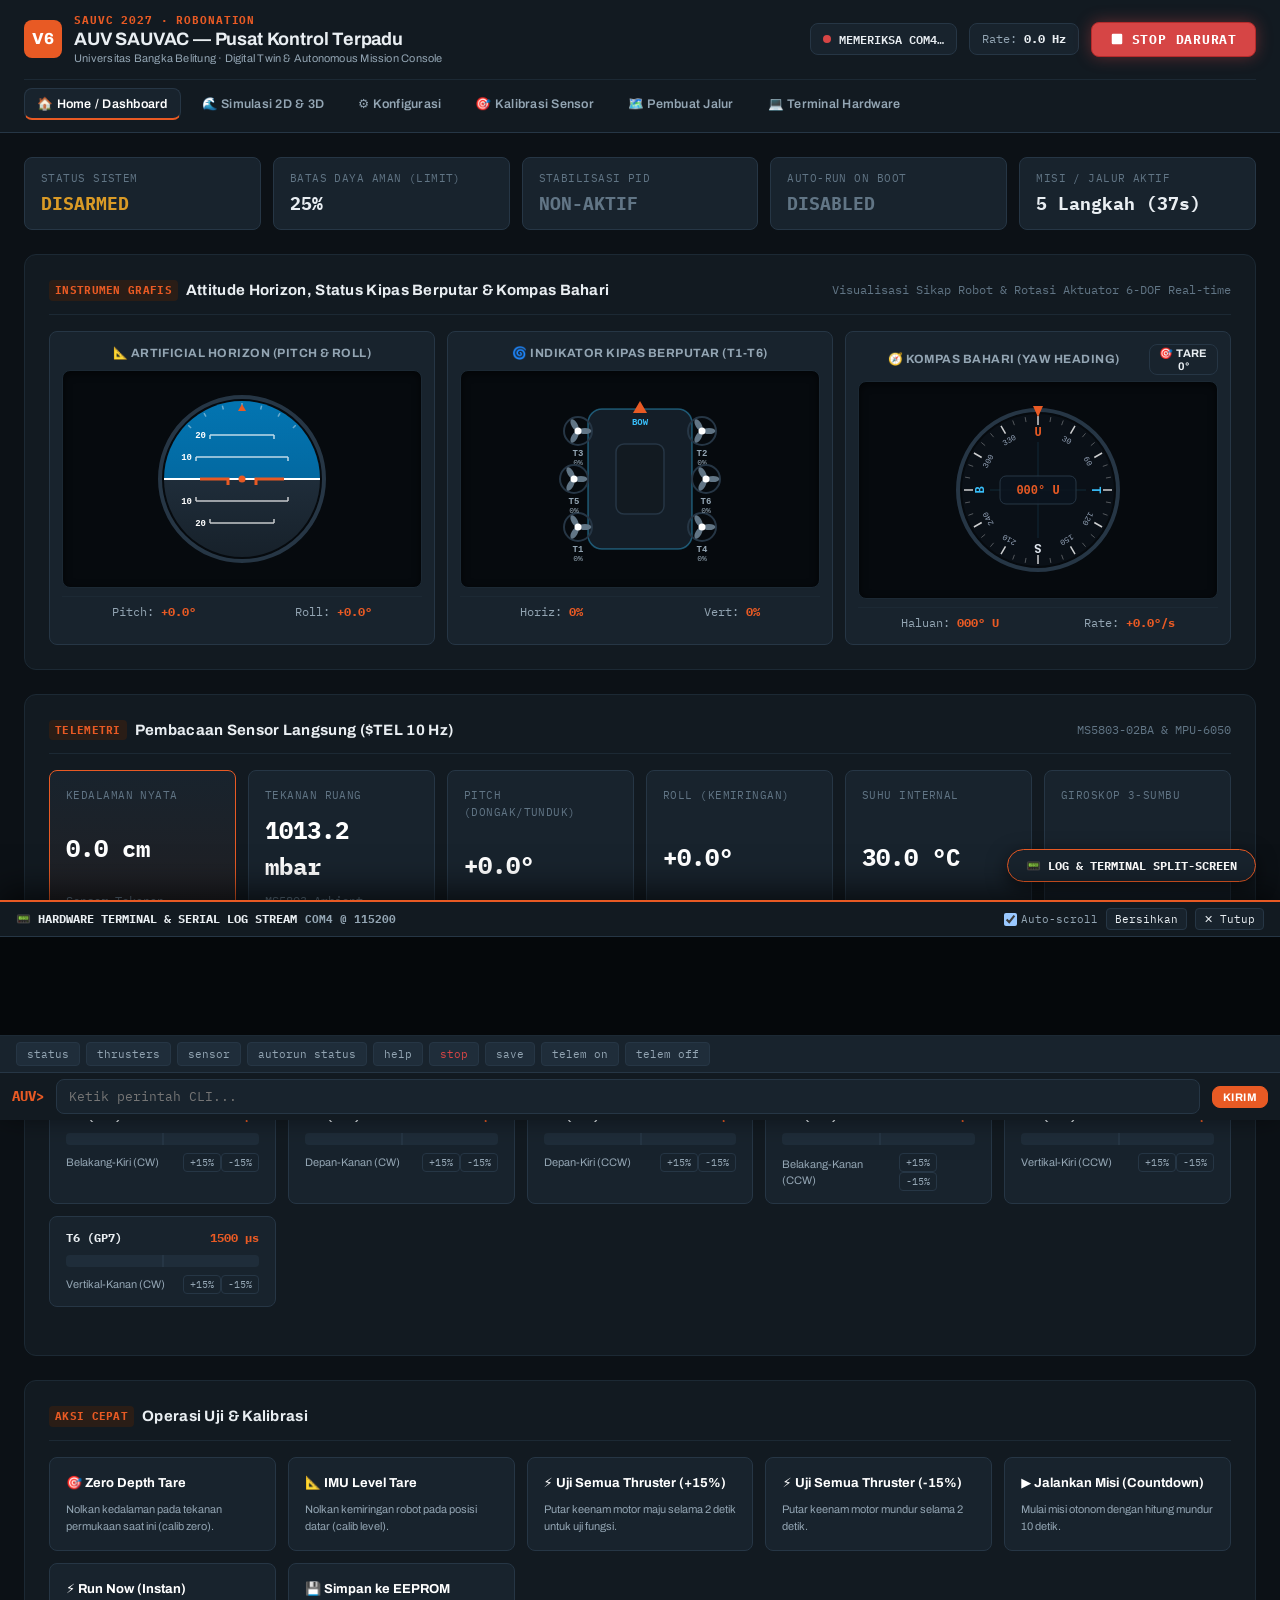
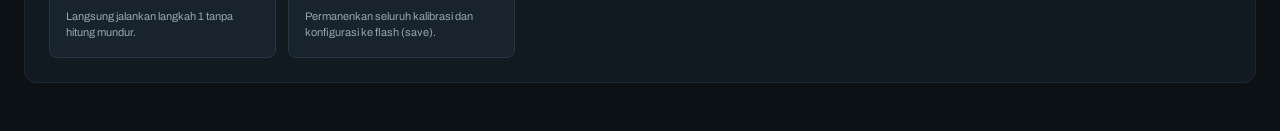
==== simulasi_auv/index.html @ d15368fb "feat: complete AUV digital twin simulator, bilingual documentation, and tools organization" ====
<!DOCTYPE html>
<html lang="id">
<head>
  <meta charset="UTF-8">
  <meta name="viewport" content="width=device-width, initial-scale=1.0">
  <title>AUV SAUVAC — Pusat Kontrol Terpadu & Digital Twin | UBB</title>
  <link rel="preconnect" href="https://fonts.googleapis.com">
  <link rel="preconnect" href="https://fonts.gstatic.com" crossorigin>
  <link href="https://fonts.googleapis.com/css2?family=Archivo:wght@400;500;600;700;800&family=IBM+Plex+Mono:wght@400;500;600;700&display=swap" rel="stylesheet">
  <!-- Three.js 3D Digital Twin Libraries -->
  <script src="libs/three.min.js"></script>
  <script src="libs/OrbitControls.js"></script>
  <script src="libs/STLLoader.js"></script>
  <!-- 2D Fossen Hydrodynamics Physics Engine & Airy Wave Model -->
  <script src="hydrodynamics.js"></script>
  <style>
    /* ============================================================
       DESIGN TOKENS — Industrial Dark Theme
       Warna: #0c1116, #121a21, Burnt Orange #e85a24
       Tipografi: Archivo (UI) & IBM Plex Mono (Data & Terminal)
       ============================================================ */
    :root {
      --bg: #0c1116;
      --surface: #121a21;
      --surface-2: #18232d;
      --surface-3: #1f2d3a;
      --line: #263645;
      --line-soft: #1c2934;
      --text: #e9eef2;
      --muted: #93a5b3;
      --faint: #617585;
      --accent: #e85a24;
      --accent-hover: #cf4c1c;
      --accent-soft: #2a1d16;
      --success: #2da57a;
      --warning: #d99a26;
      --danger: #d64545;
      --info: #4a90b8;
      --mono: "IBM Plex Mono", ui-monospace, SFMono-Regular, Menlo, monospace;
      --sans: "Archivo", system-ui, -apple-system, sans-serif;
      --s1: 4px; --s2: 8px; --s3: 12px; --s4: 16px; --s5: 24px; --s6: 32px;
      --r-s: 4px; --r-m: 8px; --r-l: 12px;
      --ease: cubic-bezier(.2, 0, 0, 1);
    }

    *, *::before, *::after { box-sizing: border-box; margin: 0; padding: 0; }
    html { color-scheme: dark; }
    body {
      background: var(--bg);
      color: var(--text);
      font-family: var(--sans);
      font-size: 14px;
      line-height: 1.5;
      min-height: 100vh;
      display: flex;
      flex-direction: column;
    }
    ::selection { background: var(--accent); color: #fff; }
    button, input, select, textarea { font-family: inherit; }
    button:focus-visible, input:focus-visible, select:focus-visible, textarea:focus-visible {
      outline: 2px solid var(--accent);
      outline-offset: 2px;
    }

    /* ---------- STICKY HEADER ---------- */
    header {
      border-bottom: 1px solid var(--line);
      background: var(--surface);
      padding: var(--s3) var(--s5);
      position: sticky;
      top: 0;
      z-index: 100;
      display: flex;
      flex-direction: column;
      gap: var(--s3);
    }
    .header-top {
      display: flex;
      justify-content: space-between;
      align-items: center;
      gap: var(--s4);
      flex-wrap: wrap;
    }
    .brand-wrap {
      display: flex;
      align-items: center;
      gap: var(--s3);
    }
    .logo-badge {
      background: var(--accent);
      color: #fff;
      width: 38px;
      height: 38px;
      border-radius: var(--r-m);
      display: flex;
      align-items: center;
      justify-content: center;
      font-weight: 800;
      font-size: 16px;
      letter-spacing: -.02em;
      flex: none;
    }
    .brand-title h1 {
      font-size: 18px;
      font-weight: 700;
      letter-spacing: -.01em;
      line-height: 1.2;
    }
    .brand-title p {
      font-size: 11px;
      color: var(--muted);
      letter-spacing: .02em;
    }
    .header-meta {
      display: flex;
      align-items: center;
      gap: var(--s3);
      flex-wrap: wrap;
    }
    .status-pill {
      display: inline-flex;
      align-items: center;
      gap: var(--s2);
      padding: 6px var(--s3);
      border-radius: var(--r-m);
      background: var(--surface-2);
      border: 1px solid var(--line);
      font-family: var(--mono);
      font-size: 12px;
      font-weight: 600;
    }
    .dot-pulse {
      width: 8px;
      height: 8px;
      border-radius: 50%;
      background: var(--success);
      flex: none;
      animation: pulse 2s var(--ease) infinite;
    }
    .dot-pulse.offline { background: var(--danger); animation: none; }
    @keyframes pulse { 0%, 100% { opacity: 1; } 50% { opacity: .35; } }

    .hz-badge {
      font-family: var(--mono);
      font-size: 12px;
      color: var(--muted);
      padding: 6px var(--s3);
      background: var(--surface-2);
      border: 1px solid var(--line);
      border-radius: var(--r-m);
    }
    .hz-badge b { color: var(--text); }

    .btn-estop {
      background: #d64545;
      color: #ffffff;
      border: 1px solid #b52b2b;
      padding: 8px 18px;
      border-radius: var(--r-m);
      font-family: var(--mono);
      font-weight: 800;
      font-size: 13px;
      letter-spacing: .06em;
      text-transform: uppercase;
      cursor: pointer;
      display: inline-flex;
      align-items: center;
      gap: 8px;
      box-shadow: 0 0 16px rgba(214, 69, 69, 0.4);
      transition: background 150ms var(--ease), transform 100ms var(--ease);
    }
    .btn-estop:hover { background: #ba2f2f; transform: scale(1.02); }
    .btn-estop:active { transform: scale(0.98); }

    /* ---------- TAB NAVIGATION BAR ---------- */
    .tab-bar {
      display: flex;
      gap: var(--s2);
      border-top: 1px solid var(--line-soft);
      padding-top: var(--s2);
      overflow-x: auto;
      scrollbar-width: none;
    }
    .tab-bar::-webkit-scrollbar { display: none; }
    .tab-btn {
      background: transparent;
      border: 1px solid transparent;
      color: var(--muted);
      padding: 7px 12px;
      border-radius: var(--r-m);
      font-size: 12.5px;
      font-weight: 600;
      letter-spacing: .02em;
      cursor: pointer;
      white-space: nowrap;
      display: inline-flex;
      align-items: center;
      gap: 6px;
      transition: color 150ms var(--ease), background 150ms var(--ease), border-color 150ms var(--ease);
    }
    .tab-btn:hover { color: var(--text); background: var(--surface-2); }
    .tab-btn.active {
      color: #fff;
      background: var(--surface-2);
      border-color: var(--line);
      border-bottom: 2px solid var(--accent);
    }

    /* ---------- MAIN WRAPPER & TAB CONTENT ---------- */
    main {
      flex: 1;
      width: 100%;
      max-width: 1560px;
      margin: 0 auto;
      padding: var(--s5);
    }
    .tab-content { display: none; }
    .tab-content.active { display: block; }

    /* ---------- COMMON CARDS & GRIDS ---------- */
    .card {
      background: var(--surface);
      border: 1px solid var(--line-soft);
      border-radius: var(--r-l);
      padding: var(--s5);
      margin-bottom: var(--s5);
    }
    .card-header {
      display: flex;
      justify-content: space-between;
      align-items: center;
      gap: var(--s3);
      padding-bottom: var(--s3);
      margin-bottom: var(--s4);
      border-bottom: 1px solid var(--line-soft);
      flex-wrap: wrap;
    }
    .card-header h2 {
      font-size: 15px;
      font-weight: 700;
      letter-spacing: .02em;
      display: flex;
      align-items: center;
      gap: var(--s2);
    }
    .card-header .sec-tag {
      font-family: var(--mono);
      font-size: 11px;
      color: var(--accent);
      background: var(--accent-soft);
      padding: 2px 6px;
      border-radius: var(--r-s);
    }
    .card-meta {
      font-family: var(--mono);
      font-size: 12px;
      color: var(--faint);
    }

    /* Common Buttons */
    .btn {
      display: inline-flex;
      align-items: center;
      gap: 6px;
      padding: 8px 16px;
      border-radius: var(--r-m);
      font-size: 12px;
      font-weight: 700;
      letter-spacing: .04em;
      text-transform: uppercase;
      cursor: pointer;
      border: 1px solid transparent;
      transition: background 150ms var(--ease), border-color 150ms var(--ease);
    }
    .btn-primary { background: var(--accent); color: #fff; border-color: var(--accent); }
    .btn-primary:hover { background: var(--accent-hover); }
    .btn-secondary { background: var(--surface-2); color: var(--text); border-color: var(--line); }
    .btn-secondary:hover { border-color: var(--muted); background: var(--surface-3); }
    .btn-danger { background: transparent; color: #f08a8a; border-color: #5a2b2b; }
    .btn-danger:hover { background: #2a1616; border-color: var(--danger); color: #fff; }
    .btn-sm { padding: 4px 10px; font-size: 11px; }

    /* Forms */
    .form-group {
      margin-bottom: var(--s4);
    }
    .form-label {
      display: flex;
      justify-content: space-between;
      font-size: 12px;
      font-weight: 600;
      color: var(--muted);
      margin-bottom: var(--s2);
    }
    .form-label b { color: var(--text); font-family: var(--mono); }
    input[type="text"], input[type="number"], select, textarea {
      width: 100%;
      background: var(--surface-2);
      border: 1px solid var(--line);
      border-radius: var(--r-m);
      color: var(--text);
      padding: 8px var(--s3);
      font-size: 13px;
    }
    input[type="range"] {
      width: 100%;
      height: 6px;
      background: var(--surface-3);
      border-radius: var(--r-s);
      outline: none;
      accent-color: var(--accent);
    }

    /* ---------- TAB 1: DASHBOARD ---------- */
    .overview-strip {
      display: grid;
      grid-template-columns: repeat(auto-fit, minmax(200px, 1fr));
      gap: var(--s3);
      margin-bottom: var(--s5);
    }
    .overview-tile {
      background: var(--surface-2);
      border: 1px solid var(--line);
      border-radius: var(--r-m);
      padding: var(--s3) var(--s4);
    }
    .overview-tile-label {
      font-size: 11px;
      color: var(--faint);
      font-family: var(--mono);
      text-transform: uppercase;
      letter-spacing: .04em;
    }
    .overview-tile-val {
      font-size: 18px;
      font-weight: 700;
      font-family: var(--mono);
      color: var(--text);
      margin-top: 4px;
    }

    .telemetry-grid {
      display: grid;
      grid-template-columns: repeat(auto-fit, minmax(180px, 1fr));
      gap: var(--s3);
      margin-bottom: var(--s5);
    }
    .telemetry-card {
      background: var(--surface-2);
      border: 1px solid var(--line);
      border-radius: var(--r-m);
      padding: var(--s4);
      display: flex;
      flex-direction: column;
      justify-content: space-between;
    }
    .telemetry-card.highlight {
      border-color: var(--accent);
      background: linear-gradient(180deg, var(--surface-2) 0%, rgba(232, 90, 36, 0.08) 100%);
    }
    .telemetry-val {
      font-size: 24px;
      font-weight: 800;
      font-family: var(--mono);
      color: #fff;
      margin: 8px 0;
    }

    /* Thrusters Grid */
    .thrusters-grid {
      display: grid;
      grid-template-columns: repeat(auto-fit, minmax(220px, 1fr));
      gap: var(--s3);
      margin-bottom: var(--s5);
    }
    .thruster-card {
      background: var(--surface-2);
      border: 1px solid var(--line);
      border-radius: var(--r-m);
      padding: var(--s3) var(--s4);
    }
    .thruster-card.active { border-color: var(--accent); }
    .thruster-header {
      display: flex;
      justify-content: space-between;
      align-items: baseline;
      font-size: 12px;
      font-weight: 700;
      font-family: var(--mono);
    }
    .thruster-pulse {
      color: var(--accent);
      font-weight: 800;
    }
    .level-bar-wrap {
      position: relative;
      height: 12px;
      background: var(--surface-3);
      border-radius: var(--r-s);
      margin: 8px 0;
      overflow: hidden;
    }
    .level-bar-center {
      position: absolute;
      left: 50%;
      top: 0;
      bottom: 0;
      width: 2px;
      background: var(--line);
      z-index: 2;
    }
    .level-bar-fill {
      position: absolute;
      top: 0;
      bottom: 0;
      background: var(--success);
      width: 0%;
      left: 50%;
      transition: width 100ms var(--ease), left 100ms var(--ease), background 100ms var(--ease);
    }
    .thruster-footer {
      display: flex;
      justify-content: space-between;
      font-size: 11px;
      color: var(--muted);
      align-items: center;
    }
    .thruster-test-btn {
      background: transparent;
      border: 1px solid var(--line);
      color: var(--muted);
      padding: 2px 6px;
      border-radius: var(--r-s);
      cursor: pointer;
      font-size: 10px;
      font-family: var(--mono);
    }
    .thruster-test-btn:hover { background: var(--surface-3); color: var(--text); }

    /* Quick Action Grid */
    .quick-actions-grid {
      display: grid;
      grid-template-columns: repeat(auto-fit, minmax(200px, 1fr));
      gap: var(--s3);
    }
    .action-tile {
      background: var(--surface-2);
      border: 1px solid var(--line);
      border-radius: var(--r-m);
      padding: var(--s4);
      display: flex;
      flex-direction: column;
      gap: 8px;
      cursor: pointer;
      text-align: left;
      transition: border-color 150ms var(--ease), transform 100ms var(--ease);
    }
    .action-tile:hover { border-color: var(--accent); transform: translateY(-2px); }
    .action-tile h4 { font-size: 13px; font-weight: 700; color: #fff; }
    .action-tile p { font-size: 11px; color: var(--muted); }

    /* ---------- TAB 2: SIMULASI 2D ---------- */
    .sim-layout {
      display: grid;
      grid-template-columns: 1fr 340px;
      gap: var(--s5);
      align-items: start;
    }
    @media (max-width: 1100px) { .sim-layout { grid-template-columns: 1fr; } }

    .canvas-box {
      background: #020b18;
      border: 1px solid var(--line);
      border-radius: var(--r-l);
      position: relative;
      overflow: hidden;
      width: 100%;
      height: 580px;
    }
    #simCanvas {
      width: 100%;
      height: 100%;
      display: block;
      touch-action: none;
      cursor: grab;
    }
    #simCanvas.grabbing { cursor: grabbing; }

    .view-switcher {
      position: absolute;
      top: 14px;
      right: 14px;
      display: flex;
      background: rgba(18, 26, 33, 0.85);
      backdrop-filter: blur(8px);
      border: 1px solid var(--line);
      border-radius: var(--r-m);
      overflow: hidden;
      z-index: 10;
    }
    .view-btn {
      background: transparent;
      border: none;
      color: var(--muted);
      padding: 6px 14px;
      font-size: 12px;
      font-weight: 700;
      cursor: pointer;
      transition: background 150ms var(--ease), color 150ms var(--ease);
    }
    .view-btn.active {
      background: var(--accent);
      color: #fff;
    }
    .canvas-hint {
      position: absolute;
      bottom: 12px;
      left: 80px;
      right: 12px;
      background: rgba(12, 17, 22, 0.75);
      backdrop-filter: blur(6px);
      border: 1px solid rgba(38, 54, 69, 0.5);
      border-radius: var(--r-s);
      padding: 6px 12px;
      font-size: 11px;
      color: var(--muted);
      pointer-events: none;
    }

    /* ---------- 3D DIGITAL TWIN VIEWPORT & MODE SWITCHER ---------- */
    .sim-mode-bar {
      display: flex;
      justify-content: space-between;
      align-items: center;
      gap: var(--s3);
      flex-wrap: wrap;
      margin-bottom: var(--s3);
      background: rgba(18, 26, 33, 0.9);
      border: 1px solid var(--line);
      border-radius: var(--r-m);
      padding: 8px 12px;
    }
    .sim-mode-pills {
      display: flex;
      gap: 4px;
      background: rgba(12, 17, 22, 0.85);
      border: 1px solid var(--line);
      border-radius: var(--r-s);
      padding: 3px;
    }
    .sim-mode-btn {
      background: transparent;
      border: none;
      color: var(--muted);
      padding: 6px 16px;
      font-size: 12.5px;
      font-weight: 700;
      border-radius: var(--r-s);
      cursor: pointer;
      transition: all 150ms var(--ease);
      display: flex;
      align-items: center;
      gap: 6px;
    }
    .sim-mode-btn.active {
      background: var(--accent);
      color: #fff;
      box-shadow: 0 2px 8px rgba(232, 90, 36, 0.35);
    }
    .sim-3d-toolbar {
      display: flex;
      align-items: center;
      gap: 8px;
      flex-wrap: wrap;
    }
    .sim-3d-cam-preset-bar {
      position: absolute;
      top: 12px;
      left: 12px;
      z-index: 10;
      display: flex;
      align-items: center;
      gap: 4px;
      background: rgba(12, 17, 22, 0.88);
      backdrop-filter: blur(8px);
      border: 1px solid var(--line);
      border-radius: var(--r-m);
      padding: 4px 8px;
      flex-wrap: wrap;
    }
    .cam-preset-btn {
      background: transparent;
      border: 1px solid transparent;
      color: var(--muted);
      padding: 4px 10px;
      font-size: 11px;
      font-weight: 600;
      border-radius: var(--r-s);
      cursor: pointer;
      transition: all 150ms var(--ease);
    }
    .cam-preset-btn:hover {
      color: var(--text);
      background: var(--surface-2);
      border-color: var(--line);
    }
    .cam-preset-btn.active {
      color: #fff;
      background: var(--surface-3);
      border-color: var(--accent);
      box-shadow: 0 1px 4px rgba(232, 90, 36, 0.3);
    }
    .sim-3d-hud-overlay {
      position: absolute;
      bottom: 44px;
      left: 14px;
      right: 14px;
      z-index: 10;
      background: rgba(12, 17, 22, 0.88);
      backdrop-filter: blur(8px);
      border: 1px solid var(--line);
      border-radius: var(--r-s);
      padding: 6px 12px;
      font-family: var(--mono);
      font-size: 11px;
      color: var(--accent);
      white-space: nowrap;
      overflow: hidden;
      text-overflow: ellipsis;
      pointer-events: none;
    }

    /* ---------- TAB 3: KONFIGURASI ---------- */
    .config-grid {
      display: grid;
      grid-template-columns: repeat(auto-fit, minmax(360px, 1fr));
      gap: var(--s5);
    }
    .config-table {
      width: 100%;
      border-collapse: collapse;
      font-size: 12px;
      margin-top: var(--s2);
    }
    .config-table th, .config-table td {
      padding: 8px 10px;
      border-bottom: 1px solid var(--line-soft);
      text-align: left;
    }
    .config-table th {
      font-family: var(--mono);
      color: var(--faint);
      font-weight: 600;
      text-transform: uppercase;
      font-size: 11px;
    }

    /* ---------- TAB 5: PEMBUAT JALUR ---------- */
    .route-table-wrapper {
      overflow-x: auto;
      margin-top: var(--s2);
      border-radius: var(--r-m);
      border: 1px solid var(--line-soft);
    }
    .route-table {
      width: 100%;
      min-width: 860px;
      border-collapse: collapse;
      font-size: 13px;
      scroll-margin-top: 150px;
    }
    .route-table th, .route-table td {
      padding: 8px 10px;
      border-bottom: 1px solid var(--line-soft);
      text-align: left;
      vertical-align: middle;
    }
    .route-table th {
      font-family: var(--mono);
      font-size: 11px;
      color: var(--muted);
      text-transform: uppercase;
      background: var(--surface);
      white-space: nowrap;
    }
    .route-table input, .route-table select {
      width: 100%;
      box-sizing: border-box;
      padding: 6px 8px;
      font-size: 12px;
      background: #0b1015;
      border: 1px solid var(--line);
      color: var(--text-bright);
      border-radius: var(--r-s);
      transition: border-color 0.15s ease;
    }
    .route-table input:focus, .route-table select:focus {
      outline: none;
      border-color: var(--accent);
    }
    .motor-badges-container {
      display: inline-flex;
      gap: 3px;
      align-items: center;
      flex-wrap: nowrap;
    }
    .thruster-badge {
      display: inline-flex;
      align-items: center;
      justify-content: center;
      width: 25px;
      height: 23px;
      border-radius: 4px;
      font-family: var(--mono);
      font-size: 10px;
      font-weight: 700;
      cursor: pointer;
      user-select: none;
      transition: all 0.15s ease;
      border: 1px solid transparent;
    }
    .thruster-badge.active-horiz {
      background: rgba(56, 189, 248, 0.18);
      color: #38bdf8;
      border-color: rgba(56, 189, 248, 0.65);
      box-shadow: 0 0 6px rgba(56, 189, 248, 0.25);
    }
    .thruster-badge.active-horiz:hover {
      background: rgba(56, 189, 248, 0.35);
      border-color: #38bdf8;
      transform: translateY(-1px);
    }
    .thruster-badge.active-vert {
      background: rgba(52, 211, 153, 0.18);
      color: #34d399;
      border-color: rgba(52, 211, 153, 0.65);
      box-shadow: 0 0 6px rgba(52, 211, 153, 0.25);
    }
    .thruster-badge.active-vert:hover {
      background: rgba(52, 211, 153, 0.35);
      border-color: #34d399;
      transform: translateY(-1px);
    }
    .thruster-badge.inactive {
      background: #151d24;
      color: #475569;
      border-color: #24303c;
      opacity: 0.7;
    }
    .thruster-badge.inactive:hover {
      background: #24303c;
      color: #94a3b8;
      opacity: 1;
    }
    .motor-legend-box {
      margin-top: var(--s4);
      padding: var(--s3) var(--s4);
      background: rgba(18, 26, 33, 0.85);
      border: 1px solid var(--line);
      border-radius: var(--r-m);
      font-size: 12px;
    }
    .motor-legend-title {
      font-weight: 700;
      color: var(--text-bright);
      margin-bottom: 8px;
      display: flex;
      align-items: center;
      justify-content: space-between;
    }
    .motor-legend-chips {
      display: flex;
      gap: 8px;
      flex-wrap: wrap;
    }
    .motor-chip {
      display: inline-flex;
      align-items: center;
      gap: 6px;
      padding: 4px 8px;
      border-radius: 4px;
      font-size: 11px;
      font-family: var(--mono);
      background: rgba(255, 255, 255, 0.03);
      border: 1px solid var(--line-soft);
    }

    /* ---------- TAB 6: TERMINAL HARDWARE ---------- */
    .terminal-container {
      background: #070b0e;
      border: 1px solid var(--line);
      border-radius: var(--r-l);
      display: flex;
      flex-direction: column;
      height: 600px;
      overflow: hidden;
    }
    .terminal-output {
      flex: 1;
      padding: var(--s4);
      overflow-y: auto;
      font-family: var(--mono);
      font-size: 12px;
      line-height: 1.6;
      scrollbar-width: thin;
      scrollbar-color: var(--line) transparent;
    }
    .term-line { margin-bottom: 2px; white-space: pre-wrap; word-break: break-all; }
    .term-line.in { color: #38bdf8; }
    .term-line.out { color: #a7f3d0; }
    .term-line.warn { color: #fde047; }
    .term-line.err { color: #f87171; }
    .terminal-bar {
      background: var(--surface);
      border-top: 1px solid var(--line);
      padding: var(--s3) var(--s4);
      display: flex;
      align-items: center;
      gap: var(--s3);
    }
    .prompt-label { font-family: var(--mono); font-weight: 700; color: var(--accent); }
    .terminal-input {
      flex: 1;
      background: var(--surface-2);
      border: 1px solid var(--line);
      border-radius: var(--r-m);
      color: #fff;
      font-family: var(--mono);
      font-size: 13px;
      padding: 8px var(--s3);
    }
    .shortcut-bar {
      display: flex;
      gap: 6px;
      padding: 6px var(--s4);
      background: var(--surface-2);
      border-top: 1px solid var(--line-soft);
      overflow-x: auto;
    }
    .shortcut-btn {
      background: var(--surface-3);
      border: 1px solid var(--line);
      color: var(--muted);
      padding: 4px 10px;
      border-radius: var(--r-s);
      font-family: var(--mono);
      font-size: 11px;
      cursor: pointer;
      white-space: nowrap;
    }
    .shortcut-btn:hover { color: #fff; border-color: var(--muted); }

    /* ---------- TOAST SYSTEM (TRUTHFUL ZERO FAKE) ---------- */
    #toastContainer {
      position: fixed;
      top: 84px;
      right: 24px;
      z-index: 9999;
      display: flex;
      flex-direction: column;
      gap: 10px;
      pointer-events: none;
      max-width: 440px;
      width: calc(100% - 48px);
    }
    .toast {
      pointer-events: auto;
      border-radius: var(--r-m);
      padding: 12px 16px;
      background: var(--surface);
      border: 1px solid var(--line);
      box-shadow: 0 8px 24px rgba(0,0,0,0.5);
      display: flex;
      align-items: flex-start;
      gap: 12px;
      animation: slideIn 200ms var(--ease);
      font-size: 13px;
    }
    @keyframes slideIn {
      from { transform: translateX(100%); opacity: 0; }
      to { transform: translateX(0); opacity: 1; }
    }
    .toast.success { border-left: 4px solid var(--success); }
    .toast.error { border-left: 4px solid var(--danger); }
    .toast.info { border-left: 4px solid var(--info); }
    .toast-icon { flex: none; font-size: 16px; margin-top: 1px; }
    .toast-content { flex: 1; }
    .toast-title { font-weight: 700; font-size: 12px; font-family: var(--mono); margin-bottom: 2px; }
    .toast.success .toast-title { color: var(--success); }
    .toast.error .toast-title { color: var(--danger); }
    .toast.info .toast-title { color: var(--info); }
    .toast-msg { color: var(--text); font-family: var(--mono); font-size: 12px; word-break: break-word; }

    /* ---------- INSTRUMENTS GRID (TAB 1 DASHBOARD) ---------- */
    .instruments-grid {
      display: grid;
      grid-template-columns: repeat(3, minmax(210px, 1fr));
      gap: var(--s3);
      margin-top: var(--s2);
    }
    @media (max-width: 900px) {
      .instruments-grid {
        grid-template-columns: 1fr;
      }
    }
    .instrument-box {
      background: var(--surface-2);
      border: 1px solid var(--line);
      border-radius: var(--r-m);
      padding: var(--s3);
      display: flex;
      flex-direction: column;
      align-items: center;
      position: relative;
    }
    .instrument-title {
      font-size: 12px;
      font-weight: 700;
      color: var(--muted);
      letter-spacing: 0.04em;
      text-transform: uppercase;
      margin-bottom: var(--s2);
      display: flex;
      align-items: center;
      gap: 6px;
      width: 100%;
      justify-content: center;
    }
    .instrument-canvas-wrap {
      display: flex;
      align-items: center;
      justify-content: center;
      background: #060a0e;
      border: 1px solid var(--line-soft);
      border-radius: var(--r-m);
      padding: 8px;
      width: 100%;
      box-shadow: inset 0 2px 8px rgba(0,0,0,0.6);
    }
    .instrument-readouts {
      display: flex;
      justify-content: space-around;
      width: 100%;
      margin-top: var(--s2);
      font-family: var(--mono);
      font-size: 12px;
      color: var(--muted);
      border-top: 1px solid var(--line-soft);
      padding-top: 6px;
    }
    .instrument-readouts b { color: var(--accent); }

    /* ---------- UNIVERSAL SPLIT-SCREEN TERMINAL DRAWER ---------- */
    body.drawer-open main {
      padding-bottom: 240px;
    }
    #splitTerminalDrawer {
      position: fixed;
      bottom: 0;
      left: 0;
      right: 0;
      height: 220px;
      max-height: 35vh;
      background: #070b0e;
      border-top: 2px solid var(--accent);
      box-shadow: 0 -8px 32px rgba(0,0,0,0.7);
      z-index: 950;
      display: flex;
      flex-direction: column;
      transform: translateY(100%);
      transition: transform 0.25s var(--ease);
    }
    #splitTerminalDrawer.open {
      transform: translateY(0);
    }
    .drawer-header {
      background: var(--surface);
      border-bottom: 1px solid var(--line);
      padding: 6px var(--s4);
      display: flex;
      align-items: center;
      justify-content: space-between;
      gap: var(--s3);
      user-select: none;
    }
    .drawer-title {
      font-family: var(--mono);
      font-size: 12px;
      font-weight: 700;
      color: var(--text);
      display: flex;
      align-items: center;
      gap: 8px;
    }
    .drawer-controls {
      display: flex;
      align-items: center;
      gap: var(--s2);
    }
    .drawer-btn {
      background: var(--surface-2);
      border: 1px solid var(--line);
      color: var(--text);
      font-family: var(--mono);
      font-size: 11px;
      padding: 3px 8px;
      border-radius: var(--r-s);
      cursor: pointer;
    }
    .drawer-btn:hover { background: var(--surface-3); border-color: var(--muted); }
    .drawer-output {
      flex: 1;
      padding: 8px var(--s4);
      overflow-y: auto;
      font-family: var(--mono);
      font-size: 11.5px;
      line-height: 1.5;
      background: #05080b;
      scrollbar-width: thin;
      scrollbar-color: var(--line) transparent;
    }
    .drawer-toggle-btn {
      position: fixed;
      bottom: 18px;
      right: 24px;
      z-index: 940;
      background: var(--surface-2);
      border: 1.5px solid var(--accent);
      color: #fff;
      border-radius: 24px;
      padding: 8px 18px;
      font-family: var(--mono);
      font-size: 12px;
      font-weight: 700;
      cursor: pointer;
      display: flex;
      align-items: center;
      gap: 8px;
      box-shadow: 0 6px 20px rgba(0,0,0,0.6);
      transition: all 0.2s var(--ease);
    }
    .drawer-toggle-btn:hover {
      background: var(--accent);
      transform: translateY(-2px);
    }
    .drawer-toggle-btn.active {
      background: var(--accent);
      border-color: #fff;
    }

    /* ---------- VIRTUAL MISSION RUNNER & MANUAL PAD (TAB 2) ---------- */
    .sim-hud-strip {
      background: rgba(11, 20, 30, 0.92);
      border: 1px solid var(--line);
      border-radius: var(--r-m);
      padding: var(--s3);
      display: flex;
      align-items: center;
      justify-content: space-between;
      gap: var(--s3);
      flex-wrap: wrap;
      margin-bottom: var(--s3);
    }
    .sim-hud-item {
      display: flex;
      flex-direction: column;
      gap: 2px;
    }
    .sim-hud-item-label {
      font-size: 10.5px;
      color: var(--muted);
      text-transform: uppercase;
      font-family: var(--mono);
    }
    .sim-hud-item-val {
      font-family: var(--mono);
      font-size: 13.5px;
      font-weight: 700;
      color: var(--text);
    }
    .sim-dpad {
      display: grid;
      grid-template-columns: repeat(3, 1fr);
      gap: 6px;
      max-width: 220px;
      margin: 8px auto;
    }
    .dpad-btn {
      background: var(--surface-2);
      border: 1px solid var(--line);
      color: var(--text);
      font-family: var(--mono);
      font-size: 11px;
      font-weight: 600;
      padding: 10px 4px;
      border-radius: var(--r-s);
      cursor: pointer;
      text-align: center;
    }
    .dpad-btn:active, .dpad-btn.pressed, .dpad-btn.active-pressing {
      background: var(--accent) !important;
      color: #fff !important;
      border-color: #fff !important;
      box-shadow: 0 0 12px var(--accent);
    }

    /* ---------- RL-PID ADAPTIVE CARD (TAB 3) ---------- */
    .rl-grid {
      display: grid;
      grid-template-columns: 1fr;
      gap: var(--s4);
      margin-top: var(--s3);
    }
    .rl-table {
      width: 100%;
      border-collapse: collapse;
      font-family: var(--mono);
      font-size: 12px;
    }
    .rl-table th, .rl-table td {
      padding: 8px 10px;
      border-bottom: 1px solid var(--line-soft);
      text-align: left;
    }
    .rl-table th {
      color: var(--muted);
      font-size: 11px;
      text-transform: uppercase;
    }
    .rl-badge {
      display: inline-block;
      padding: 2px 6px;
      border-radius: 4px;
      font-size: 10.5px;
      font-weight: 700;
    }
    .rl-badge.pos { background: rgba(45, 165, 122, 0.2); color: var(--success); border: 1px solid var(--success); }
    .rl-badge.neg { background: rgba(74, 144, 184, 0.2); color: var(--info); border: 1px solid var(--info); }
    .rl-badge.neu { background: rgba(147, 165, 179, 0.15); color: var(--muted); }
  </style>
</head>
<body>

  <!-- Toast Notification Container -->
  <div id="toastContainer"></div>

  <!-- STICKY HEADER -->
  <header>
    <div class="header-top">
      <div class="brand-wrap">
        <div class="logo-badge">V6</div>
        <div class="brand-title">
          <div style="font-family:var(--mono);font-size:11px;color:var(--accent);font-weight:700;letter-spacing:.08em;text-transform:uppercase">SAUVC 2027 · ROBONATION</div>
          <h1>AUV SAUVAC — Pusat Kontrol Terpadu</h1>
          <p>Universitas Bangka Belitung · Digital Twin &amp; Autonomous Mission Console</p>
        </div>
      </div>

      <div class="header-meta">
        <div class="status-pill">
          <span id="hwDot" class="dot-pulse offline"></span>
          <span id="hwStatusText">MEMERIKSA COM4…</span>
        </div>
        <div class="hz-badge">
          <span>Rate: </span><b id="hzVal">0.0 Hz</b>
        </div>
        <button class="btn-estop" onclick="triggerEmergencyStop()" title="Emergency Stop: Netralkan seluruh 6 thruster ke 1500us seketika">
          <svg width="14" height="14" viewBox="0 0 24 24" fill="currentColor"><rect x="3" y="3" width="18" height="18" rx="2"/></svg>
          STOP DARURAT
        </button>
      </div>
    </div>

    <!-- 6 PERSISTENT TABS -->
    <nav class="tab-bar" role="tablist">
      <button class="tab-btn active" onclick="switchTab('dashboard')">🏠 Home / Dashboard</button>
      <button class="tab-btn" onclick="switchTab('simulasi')">🌊 Simulasi 2D &amp; 3D</button>
      <button class="tab-btn" onclick="switchTab('konfigurasi')">⚙️ Konfigurasi</button>
      <button class="tab-btn" onclick="switchTab('kalibrasi')">🎯 Kalibrasi Sensor</button>
      <button class="tab-btn" onclick="switchTab('jalur')">🗺️ Pembuat Jalur</button>
      <button class="tab-btn" onclick="switchTab('terminal')">💻 Terminal Hardware</button>
    </nav>
  </header>

  <main>

    <!-- ========================================================
         TAB 1: HOME / DASHBOARD
         ======================================================== -->
    <section id="tab-dashboard" class="tab-content active">
      <!-- Status Strip -->
      <div class="overview-strip">
        <div class="overview-tile">
          <div class="overview-tile-label">Status Sistem</div>
          <div id="armStatusVal" class="overview-tile-val" style="color:var(--warning)">DISARMED</div>
        </div>
        <div class="overview-tile">
          <div class="overview-tile-label">Batas Daya Aman (Limit)</div>
          <div id="safetyLimitVal" class="overview-tile-val">25%</div>
        </div>
        <div class="overview-tile">
          <div class="overview-tile-label">Stabilisasi PID</div>
          <div id="pidStatusVal" class="overview-tile-val" style="color:var(--faint)">NON-AKTIF</div>
        </div>
        <div class="overview-tile">
          <div class="overview-tile-label">Auto-Run on Boot</div>
          <div id="autorunStatusVal" class="overview-tile-val" style="color:var(--faint)">DISABLED</div>
        </div>
        <div class="overview-tile">
          <div class="overview-tile-label">Misi / Jalur Aktif</div>
          <div id="missionSummaryVal" class="overview-tile-val">5 Langkah (37s)</div>
        </div>
      </div>

      <!-- Animated Cockpit Instruments (Attitude Horizon, Spinning Thrusters, Marine Compass) -->
      <div class="card">
        <div class="card-header">
          <h2><span class="sec-tag">INSTRUMEN GRAFIS</span> Attitude Horizon, Status Kipas Berputar &amp; Kompas Bahari</h2>
          <span class="card-meta">Visualisasi Sikap Robot &amp; Rotasi Aktuator 6-DOF Real-time</span>
        </div>
        <div class="instruments-grid">
          <!-- 1. Artificial Horizon (Attitude Gyro) -->
          <div class="instrument-box">
            <div class="instrument-title">📐 Artificial Horizon (Pitch &amp; Roll)</div>
            <div class="instrument-canvas-wrap">
              <canvas id="horizonCanvas" width="220" height="200"></canvas>
            </div>
            <div class="instrument-readouts">
              <span>Pitch: <b id="instPitchTxt">+0.0°</b></span>
              <span>Roll: <b id="instRollTxt">+0.0°</b></span>
            </div>
          </div>

          <!-- 2. Animated Thruster Layout (Spinning Propellers) -->
          <div class="instrument-box">
            <div class="instrument-title">🌀 Indikator Kipas Berputar (T1-T6)</div>
            <div class="instrument-canvas-wrap">
              <canvas id="thrusterLayoutCanvas" width="250" height="200"></canvas>
            </div>
            <div class="instrument-readouts">
              <span>Horiz: <b id="instHorizPowerTxt">0%</b></span>
              <span>Vert: <b id="instVertPowerTxt">0%</b></span>
            </div>
          </div>

          <!-- 3. Compass Heading HUD -->
          <div class="instrument-box">
            <div style="display:flex;justify-content:space-between;align-items:center;width:100%;margin-bottom:6px">
              <div class="instrument-title" style="margin:0">🧭 Kompas Bahari (Yaw Heading)</div>
              <button class="btn btn-secondary btn-sm" style="padding:2px 8px;font-size:11px" onclick="tareCompass()" title="Setel arah hadap robot saat ini sebagai 000° Utara">🎯 Tare 0°</button>
            </div>
            <div class="instrument-canvas-wrap">
              <canvas id="compassCanvas" width="220" height="200"></canvas>
            </div>
            <div class="instrument-readouts">
              <span>Haluan: <b id="instHeadingTxt">000° U</b></span>
              <span>Rate: <b id="instYawRateTxt">0.0°/s</b></span>
            </div>
          </div>
        </div>
      </div>

      <!-- Live Sensor Telemetry (Real $TEL) -->
      <div class="card">
        <div class="card-header">
          <h2><span class="sec-tag">TELEMETRI</span> Pembacaan Sensor Langsung ($TEL 10 Hz)</h2>
          <span class="card-meta">MS5803-02BA &amp; MPU-6050</span>
        </div>
        <div class="telemetry-grid">
          <div class="telemetry-card highlight">
            <span class="overview-tile-label">Kedalaman Nyata</span>
            <div id="telDepth" class="telemetry-val">0.0 cm</div>
            <span class="card-meta">Sensor Tekanan Barometrik</span>
          </div>
          <div class="telemetry-card">
            <span class="overview-tile-label">Tekanan Ruang</span>
            <div id="telPressure" class="telemetry-val">1013.2 mbar</div>
            <span class="card-meta">MS5803 Ambient Pressure</span>
          </div>
          <div class="telemetry-card">
            <span class="overview-tile-label">Pitch (Dongak/Tunduk)</span>
            <div id="telPitch" class="telemetry-val">+0.0°</div>
            <span class="card-meta">Sumbu Tilt Memanjang</span>
          </div>
          <div class="telemetry-card">
            <span class="overview-tile-label">Roll (Kemiringan)</span>
            <div id="telRoll" class="telemetry-val">+0.0°</div>
            <span class="card-meta">Sumbu Tilt Lateral</span>
          </div>
          <div class="telemetry-card">
            <span class="overview-tile-label">Suhu Internal</span>
            <div id="telTemp" class="telemetry-val">30.0 °C</div>
            <span class="card-meta">Kompartemen Tabung</span>
          </div>
          <div class="telemetry-card">
            <span class="overview-tile-label">Giroskop 3-Sumbu</span>
            <div id="telGyro" class="telemetry-val" style="font-size:16px;margin:12px 0">[0.0, 0.0, 0.0]</div>
            <span class="card-meta">GX, GY, GZ (dps)</span>
          </div>
        </div>
      </div>

      <!-- Live 6-Thruster Pulse Cards -->
      <div class="card">
        <div class="card-header">
          <h2><span class="sec-tag">AKTUATOR</span> Pulsa 6-Thruster Langsung (PWM µs)</h2>
          <span class="card-meta">Rentang: 1000 µs (Mundur) — 1500 µs (Netral) — 2000 µs (Maju)</span>
        </div>
        <div class="thrusters-grid">
          <!-- T1 -->
          <div id="cardT1" class="thruster-card">
            <div class="thruster-header"><span>T1 (GP2)</span><span id="pulseT1" class="thruster-pulse">1500 µs</span></div>
            <div class="level-bar-wrap"><div class="level-bar-center"></div><div id="barT1" class="level-bar-fill"></div></div>
            <div class="thruster-footer">
              <span>Belakang-Kiri (CW)</span>
              <div><button class="thruster-test-btn" onclick="testMotor(1, 15)">+15%</button><button class="thruster-test-btn" onclick="testMotor(1, -15)">-15%</button></div>
            </div>
          </div>
          <!-- T2 -->
          <div id="cardT2" class="thruster-card">
            <div class="thruster-header"><span>T2 (GP3)</span><span id="pulseT2" class="thruster-pulse">1500 µs</span></div>
            <div class="level-bar-wrap"><div class="level-bar-center"></div><div id="barT2" class="level-bar-fill"></div></div>
            <div class="thruster-footer">
              <span>Depan-Kanan (CW)</span>
              <div><button class="thruster-test-btn" onclick="testMotor(2, 15)">+15%</button><button class="thruster-test-btn" onclick="testMotor(2, -15)">-15%</button></div>
            </div>
          </div>
          <!-- T3 -->
          <div id="cardT3" class="thruster-card">
            <div class="thruster-header"><span>T3 (GP4)</span><span id="pulseT3" class="thruster-pulse">1500 µs</span></div>
            <div class="level-bar-wrap"><div class="level-bar-center"></div><div id="barT3" class="level-bar-fill"></div></div>
            <div class="thruster-footer">
              <span>Depan-Kiri (CCW)</span>
              <div><button class="thruster-test-btn" onclick="testMotor(3, 15)">+15%</button><button class="thruster-test-btn" onclick="testMotor(3, -15)">-15%</button></div>
            </div>
          </div>
          <!-- T4 -->
          <div id="cardT4" class="thruster-card">
            <div class="thruster-header"><span>T4 (GP5)</span><span id="pulseT4" class="thruster-pulse">1500 µs</span></div>
            <div class="level-bar-wrap"><div class="level-bar-center"></div><div id="barT4" class="level-bar-fill"></div></div>
            <div class="thruster-footer">
              <span>Belakang-Kanan (CCW)</span>
              <div><button class="thruster-test-btn" onclick="testMotor(4, 15)">+15%</button><button class="thruster-test-btn" onclick="testMotor(4, -15)">-15%</button></div>
            </div>
          </div>
          <!-- T5 -->
          <div id="cardT5" class="thruster-card">
            <div class="thruster-header"><span>T5 (GP6)</span><span id="pulseT5" class="thruster-pulse">1500 µs</span></div>
            <div class="level-bar-wrap"><div class="level-bar-center"></div><div id="barT5" class="level-bar-fill"></div></div>
            <div class="thruster-footer">
              <span>Vertikal-Kiri (CCW)</span>
              <div><button class="thruster-test-btn" onclick="testMotor(5, 15)">+15%</button><button class="thruster-test-btn" onclick="testMotor(5, -15)">-15%</button></div>
            </div>
          </div>
          <!-- T6 -->
          <div id="cardT6" class="thruster-card">
            <div class="thruster-header"><span>T6 (GP7)</span><span id="pulseT6" class="thruster-pulse">1500 µs</span></div>
            <div class="level-bar-wrap"><div class="level-bar-center"></div><div id="barT6" class="level-bar-fill"></div></div>
            <div class="thruster-footer">
              <span>Vertikal-Kanan (CW)</span>
              <div><button class="thruster-test-btn" onclick="testMotor(6, 15)">+15%</button><button class="thruster-test-btn" onclick="testMotor(6, -15)">-15%</button></div>
            </div>
          </div>
        </div>
      </div>

      <!-- Quick Action Tiles -->
      <div class="card">
        <div class="card-header">
          <h2><span class="sec-tag">AKSI CEPAT</span> Operasi Uji &amp; Kalibrasi</h2>
        </div>
        <div class="quick-actions-grid">
          <div class="action-tile" onclick="sendQuickParam('calib', {target:'zero'})">
            <h4>🎯 Zero Depth Tare</h4>
            <p>Nolkan kedalaman pada tekanan permukaan saat ini (calib zero).</p>
          </div>
          <div class="action-tile" onclick="sendQuickParam('calib', {target:'level'})">
            <h4>📐 IMU Level Tare</h4>
            <p>Nolkan kemiringan robot pada posisi datar (calib level).</p>
          </div>
          <div class="action-tile" onclick="testMotor('all', 15)">
            <h4>⚡ Uji Semua Thruster (+15%)</h4>
            <p>Putar keenam motor maju selama 2 detik untuk uji fungsi.</p>
          </div>
          <div class="action-tile" onclick="testMotor('all', -15)">
            <h4>⚡ Uji Semua Thruster (-15%)</h4>
            <p>Putar keenam motor mundur selama 2 detik.</p>
          </div>
          <div class="action-tile" onclick="triggerMissionAction('run')">
            <h4>▶ Jalankan Misi (Countdown)</h4>
            <p>Mulai misi otonom dengan hitung mundur 10 detik.</p>
          </div>
          <div class="action-tile" onclick="triggerMissionAction('run_now')">
            <h4>⚡ Run Now (Instan)</h4>
            <p>Langsung jalankan langkah 1 tanpa hitung mundur.</p>
          </div>
          <div class="action-tile" onclick="sendQuickParam('save', {})">
            <h4>💾 Simpan ke EEPROM</h4>
            <p>Permanenkan seluruh kalibrasi dan konfigurasi ke flash (save).</p>
          </div>
        </div>
      </div>
    </section>


    <!-- ========================================================
         TAB 2: SIMULASI 2D & 3D (DIGITAL TWIN POOL)
         ======================================================== -->
    <section id="tab-simulasi" class="tab-content">
      <!-- Digital Twin View Mode Switcher (2D vs 3D) -->
      <div class="sim-mode-bar">
        <div class="sim-mode-pills" role="group">
          <button id="btnMode2D" class="sim-mode-btn active" onclick="setSimDisplayMode('2d')">
            🌊 2D Kolam &amp; Grafis
          </button>
          <button id="btnMode3D" class="sim-mode-btn" onclick="setSimDisplayMode('3d')">
            🪐 3D Realistis (Three.js)
          </button>
        </div>
        <div id="sim3dToolbar" class="sim-3d-toolbar" style="display:none">
          <button id="btn3dFollow" class="btn btn-secondary btn-sm" onclick="Sim3D.toggleFollowCam()">🎥 Follow Cam: ON</button>
          <button class="btn btn-secondary btn-sm" onclick="Sim3D.resetCamera()">🎯 Reset Kamera</button>
          <button id="btn3dCadModel" class="btn btn-secondary btn-sm" onclick="Sim3D.toggleCadMode()">📦 Model: Authentic CAD STL</button>
          <button id="btn3dWireframe" class="btn btn-secondary btn-sm" onclick="Sim3D.toggleWireframe()">🕸️ Wireframe</button>
          <span class="badge" id="sim3dStlBadge" style="background:rgba(45,165,122,0.15);color:var(--success);border:1px solid var(--success);font-size:11px;padding:4px 8px;border-radius:var(--r-s)">STL: Siap</span>
        </div>
      </div>

      <!-- Virtual Mission Runner Banner -->
      <div class="sim-hud-strip">
        <div style="display:flex;align-items:center;gap:var(--s3);flex-wrap:wrap">
          <button id="simMissionRunBtn" class="btn btn-primary" onclick="startSimMission()">▶ JALANKAN SIMULASI JALUR (VIRTUAL POOL)</button>
          <button id="simMissionStopBtn" class="btn btn-danger" onclick="stopSimMission()" style="display:none">⏹ STOP SIMULASI</button>
          <button id="camFollowBtn" class="btn btn-secondary btn-sm" onclick="toggleCameraFollow()">🎥 Kamera Ikuti Robot: ON</button>
        </div>

        <div style="display:flex;align-items:center;gap:var(--s4);flex-wrap:wrap">
          <div class="sim-hud-item">
            <span class="sim-hud-item-label">Status Misi Virtual</span>
            <span id="simHudStep" class="sim-hud-item-val" style="color:var(--warning)">STANDBY</span>
          </div>
          <div class="sim-hud-item">
            <span class="sim-hud-item-label">Aksi &amp; Target</span>
            <span id="simHudAction" class="sim-hud-item-val">-</span>
          </div>
          <div class="sim-hud-item">
            <span class="sim-hud-item-label">Countdown Step</span>
            <span id="simHudTimer" class="sim-hud-item-val" style="color:var(--accent)">0.0s</span>
          </div>
          <div class="sim-hud-item">
            <span class="sim-hud-item-label">Posisi (X / Kedalaman)</span>
            <span id="simHudPos" class="sim-hud-item-val">X: 100cm | Z: 0cm</span>
          </div>
        </div>

        <!-- Progress bar container -->
        <div style="width:100%;height:6px;background:var(--surface-3);border-radius:3px;overflow:hidden;margin-top:4px">
          <div id="simHudProgressBar" style="width:0%;height:100%;background:var(--accent);transition:width 0.1s linear"></div>
        </div>
      </div>

      <div class="sim-layout">
        <!-- Canvas Stage -->
        <div class="card" style="padding:var(--s3);margin-bottom:0">
          <div class="card-header" style="margin-bottom:var(--s2);padding-bottom:var(--s2)">
            <h2><span class="sec-tag">DIGITAL TWIN</span> Kolam Simulasi Bawah Air (Digital Twin SAUVAC)</h2>
            <span id="canvasViewLabel" class="card-meta">Tampak Samping (Side View)</span>
          </div>
          <div class="canvas-box">
            <!-- 2D View Stage -->
            <div id="sim2dContainer" style="width:100%;height:100%;position:relative">
              <div class="view-switcher" role="group">
                <button id="vBtnSide" class="view-btn active" onclick="setSimView('side')">Samping</button>
                <button id="vBtnTop" class="view-btn" onclick="setSimView('top')">Atas</button>
                <button id="vBtnFront" class="view-btn" onclick="setSimView('front')">Depan</button>
              </div>
              <canvas id="simCanvas" width="1020" height="540"></canvas>
              <div class="canvas-hint">
                <b>Interaksi:</b> Seret robot untuk tenggelam/apung · Kemudikan dengan keyboard WASD / Q / E · Klik ganda untuk reset posisi.
              </div>
            </div>

            <!-- 3D Three.js View Stage -->
            <div id="sim3dContainer" style="display:none;width:100%;height:100%;position:relative">
              <!-- Floating Camera Preset Toolbar on 3D Viewport -->
              <div class="sim-3d-cam-preset-bar">
                <span style="font-size:11px;color:var(--muted);font-weight:bold;margin-right:4px">KAMERA:</span>
                <button class="cam-preset-btn active" id="btnCamChase" onclick="setCamPreset('chase')">🎥 Chase (Ikuti)</button>
                <button class="cam-preset-btn" id="btnCamSide" onclick="setCamPreset('side')">📐 Samping (12m)</button>
                <button class="cam-preset-btn" id="btnCamTop" onclick="setCamPreset('top')">🗺️ Atas</button>
                <button class="cam-preset-btn" id="btnCamFront" onclick="setCamPreset('front')">👁️ Haluan Depan</button>
                <button class="cam-preset-btn" id="btnCamGate" onclick="setCamPreset('gate')">🏁 Gawang SAUVC</button>
                <button class="cam-preset-btn" id="btnCamFree" onclick="setCamPreset('free')">🪐 Bebas Orbit</button>
              </div>

              <!-- 3D WebGL Viewport Container -->
              <div id="sim3dViewport" style="width:100%;height:100%;position:relative;background:#030b14"></div>

              <!-- Sleek Bottom Telemetry Overlay -->
              <div id="sim3dTelemetryOverlay" class="sim-3d-hud-overlay">
                POS: X: 100cm | DEPTH: 0.0cm · ATT: YAW: 0.0° | PITCH: 0.0° | ROLL: 0.0° · THRUST: IDLE
              </div>

              <!-- Floating On-Screen 3D Drive Pad Overlay -->
              <div class="sim-3d-floating-controls" style="position:absolute;bottom:48px;right:16px;z-index:25;background:rgba(12,17,22,0.88);backdrop-filter:blur(8px);border:1px solid var(--line);border-radius:var(--r-m);padding:8px 10px;box-shadow:0 8px 24px rgba(0,0,0,0.6);display:flex;flex-direction:column;align-items:center;gap:6px">
                <div style="font-size:10px;font-family:var(--mono);color:var(--muted);font-weight:700;letter-spacing:0.04em">🎮 KEMUDI 3D (WASD/QE)</div>
                <div style="display:grid;grid-template-columns:repeat(3,44px);gap:4px">
                  <button class="dpad-btn" id="dpad3dQ" onmousedown="manualDrive('dive')" onmouseup="manualDrive('idle')" ontouchstart="manualDrive('dive')" ontouchend="manualDrive('idle')" style="height:36px;font-size:10px;font-weight:700" title="Selam (Q)">⬇ Q<br><small style="font-size:8px">Selam</small></button>
                  <button class="dpad-btn" id="dpad3dW" onmousedown="manualDrive('forward')" onmouseup="manualDrive('idle')" ontouchstart="manualDrive('forward')" ontouchend="manualDrive('idle')" style="height:36px;font-size:10px;font-weight:700" title="Maju (W)">▲ W<br><small style="font-size:8px">Maju</small></button>
                  <button class="dpad-btn" id="dpad3dE" onmousedown="manualDrive('surface')" onmouseup="manualDrive('idle')" ontouchstart="manualDrive('surface')" ontouchend="manualDrive('idle')" style="height:36px;font-size:10px;font-weight:700" title="Naik (E)">⬆ E<br><small style="font-size:8px">Naik</small></button>
                  <button class="dpad-btn" id="dpad3dA" onmousedown="manualDrive('turn_left')" onmouseup="manualDrive('idle')" ontouchstart="manualDrive('turn_left')" ontouchend="manualDrive('idle')" style="height:36px;font-size:10px;font-weight:700" title="Kiri (A)">◀ A<br><small style="font-size:8px">Kiri</small></button>
                  <button class="dpad-btn" id="dpad3dStop" onclick="manualDrive('stop')" style="height:36px;font-size:10px;font-weight:700;background:var(--danger)" title="Stop">⏹<br><small style="font-size:8px">Stop</small></button>
                  <button class="dpad-btn" id="dpad3dD" onmousedown="manualDrive('turn_right')" onmouseup="manualDrive('idle')" ontouchstart="manualDrive('turn_right')" ontouchend="manualDrive('idle')" style="height:36px;font-size:10px;font-weight:700" title="Kanan (D)">▶ D<br><small style="font-size:8px">Kanan</small></button>
                  <div></div>
                  <button class="dpad-btn" id="dpad3dS" onmousedown="manualDrive('backward')" onmouseup="manualDrive('idle')" ontouchstart="manualDrive('backward')" ontouchend="manualDrive('idle')" style="height:36px;font-size:10px;font-weight:700" title="Mundur (S)">▼ S<br><small style="font-size:8px">Mundur</small></button>
                  <div></div>
                </div>
                <div style="display:flex;gap:4px;width:100%;margin-top:2px">
                  <button class="btn btn-secondary btn-sm" style="flex:1;padding:3px 4px;font-size:10px" onclick="applyDepthPreset(50)" title="Kunci Kedalaman 50cm">⚓ 50cm</button>
                  <button class="btn btn-secondary btn-sm" style="flex:1;padding:3px 4px;font-size:10px" onclick="applyDepthPreset(0)" title="Naik ke Permukaan">▲ 0cm</button>
                </div>
              </div>

              <!-- 3D Interactive Controls Hint -->
              <div class="canvas-hint" style="left:14px;right:180px">
                <b>Kontrol 3D:</b> Klik kiri &amp; seret untuk memutar kamera · Klik kanan &amp; seret untuk menggeser (pan) · Scroll untuk zoom · <b>WASD/Q/E</b> untuk mengemudi.
              </div>
            </div>
          </div>
        </div>

        <!-- Controls Sidebar -->
        <div class="card" style="margin-bottom:0">
          <div class="card-header">
            <h2><span class="sec-tag">KONTROL</span> Injeksi &amp; Kemudi Manual</h2>
          </div>

          <!-- Manual Drive Pad -->
          <div style="margin-bottom:var(--s3)">
            <div class="form-label" style="margin-bottom:4px"><b>🎮 Manual Drive Pad (WASD)</b></div>
            <div class="sim-dpad">
              <button class="dpad-btn" id="dpadBtnQ" onmousedown="manualDrive('dive')" onmouseup="manualDrive('idle')" ontouchstart="manualDrive('dive')" ontouchend="manualDrive('idle')" title="Selam (Q)">⬇ Q<br><small>Selam</small></button>
              <button class="dpad-btn" id="dpadBtnW" onmousedown="manualDrive('forward')" onmouseup="manualDrive('idle')" ontouchstart="manualDrive('forward')" ontouchend="manualDrive('idle')" title="Maju (W)">▲ W<br><small>Maju</small></button>
              <button class="dpad-btn" id="dpadBtnE" onmousedown="manualDrive('surface')" onmouseup="manualDrive('idle')" ontouchstart="manualDrive('surface')" ontouchend="manualDrive('idle')" title="Naik (E)">⬆ E<br><small>Naik</small></button>

              <button class="dpad-btn" id="dpadBtnA" onmousedown="manualDrive('turn_left')" onmouseup="manualDrive('idle')" ontouchstart="manualDrive('turn_left')" ontouchend="manualDrive('idle')" title="Kiri (A)">◀ A<br><small>Kiri</small></button>
              <button class="dpad-btn" id="dpadBtnStop" onclick="manualDrive('stop')" title="Stop (Spasi)" style="background:var(--danger)">⏹<br><small>Stop</small></button>
              <button class="dpad-btn" id="dpadBtnD" onmousedown="manualDrive('turn_right')" onmouseup="manualDrive('idle')" ontouchstart="manualDrive('turn_right')" ontouchend="manualDrive('idle')" title="Kanan (D)">▶ D<br><small>Kanan</small></button>

              <div></div>
              <button class="dpad-btn" id="dpadBtnS" onmousedown="manualDrive('backward')" onmouseup="manualDrive('idle')" ontouchstart="manualDrive('backward')" ontouchend="manualDrive('idle')" title="Mundur (S)">▼ S<br><small>Mundur</small></button>
              <div></div>
            </div>
            <div style="font-size:11px;color:var(--muted);text-align:center;margin-top:4px">
              Keyboard: <b>W/S</b> (Maju/Mundur), <b>A/D</b> (Belok), <b>Q/E</b> (Selam/Naik), <b>Spasi</b> (Stop)
            </div>
          </div>

          <hr style="border:0;border-top:1px solid var(--line-soft);margin:var(--s3) 0">

          <div class="form-group">
            <div class="form-label"><span>Kedalaman Air Manual</span><b id="simDepthTxt">0.0 cm</b></div>
            <input type="range" id="simDepthSlider" min="0" max="130" step="0.5" value="0" oninput="onSimSliderInput()">
          </div>
          <div class="form-group">
            <div class="form-label"><span>Kemiringan Roll</span><b id="simRollTxt">0.0°</b></div>
            <input type="range" id="simRollSlider" min="-30" max="30" step="0.5" value="0" oninput="onSimSliderInput()">
          </div>
          <div class="form-group">
            <div class="form-label"><span>Kemiringan Pitch</span><b id="simPitchTxt">0.0°</b></div>
            <input type="range" id="simPitchSlider" min="-30" max="30" step="0.5" value="0" oninput="onSimSliderInput()">
          </div>

          <div style="display:flex;gap:var(--s2);margin-bottom:var(--s3);flex-wrap:wrap">
            <button class="btn btn-secondary btn-sm" onclick="applyDepthPreset(0)">Permukaan (0cm)</button>
            <button class="btn btn-secondary btn-sm" onclick="applyDepthPreset(50)">Target Misi (50cm)</button>
            <button class="btn btn-secondary btn-sm" onclick="applyDepthPreset(100)">Dasar (100cm)</button>
          </div>

          <hr style="border:0;border-top:1px solid var(--line-soft);margin:var(--s3) 0">

          <!-- Parameter Fisika & Bobot Robot (Fossen 3-DOF Dynamic Mass Matrix) -->
          <div style="margin-bottom:var(--s3)">
            <div class="form-label" style="margin-bottom:6px">
              <b>⚖️ Parameter Fisika &amp; Bobot Robot</b>
              <span class="status-pill" style="font-size:9px;color:var(--accent);border-color:rgba(232,90,36,0.3)">FOSSEN 3-DOF</span>
            </div>

            <!-- Massa Kering Robot (m) -->
            <div class="form-group" style="margin-bottom:8px">
              <div class="form-label">
                <span>Massa Kering Robot (m)</span>
                <div style="display:flex;align-items:center;gap:6px">
                  <input type="number" id="simMassInput" min="8.0" max="25.0" step="0.1" value="14.5"
                         style="width:68px;padding:2px 6px;font-size:11px;background:var(--surface-3);border:1px solid var(--line);color:#fff;border-radius:4px"
                         onchange="onSimMassInputChange(this.value)">
                  <b id="simMassTxt" style="color:var(--accent)">14.5 kg</b>
                </div>
              </div>
              <input type="range" id="simMassSlider" min="8.0" max="25.0" step="0.1" value="14.5" oninput="onSimMassSliderChange(this.value)">
            </div>

            <!-- Gaya Apung Bersih (+Net Buoyancy) -->
            <div class="form-group" style="margin-bottom:8px">
              <div class="form-label">
                <span>Daya Apung Bersih (+Net Buoyancy)</span>
                <div style="display:flex;align-items:center;gap:6px">
                  <input type="number" id="simBuoyInput" min="50" max="500" step="5" value="150"
                         style="width:68px;padding:2px 6px;font-size:11px;background:var(--surface-3);border:1px solid var(--line);color:#fff;border-radius:4px"
                         onchange="onSimBuoyInputChange(this.value)">
                  <b id="simBuoyTxt" style="color:var(--success)">+150 g (+1.47N)</b>
                </div>
              </div>
              <input type="range" id="simBuoySlider" min="50" max="500" step="5" value="150" oninput="onSimBuoySliderChange(this.value)">
            </div>

            <!-- Skala Hambatan Air (Drag Multiplier) -->
            <div class="form-group" style="margin-bottom:8px">
              <div class="form-label">
                <span>Skala Drag Hidrodinamika</span>
                <b id="simDragTxt">1.00x</b>
              </div>
              <input type="range" id="simDragSlider" min="0.5" max="2.0" step="0.05" value="1.0" oninput="onSimDragSliderChange(this.value)">
            </div>

            <!-- Live Status Matriks Massa Fossen & Hidrostatis -->
            <div style="background:var(--surface-3);padding:8px 10px;border-radius:4px;border:1px solid var(--line);font-size:10px;font-family:var(--font-mono)">
              <div style="display:flex;justify-content:space-between;margin-bottom:3px">
                <span style="color:var(--muted)">Inersia Surge (M_surge):</span>
                <b id="hudMxTxt" style="color:var(--cyan)">18.00 kg</b>
              </div>
              <div style="display:flex;justify-content:space-between;margin-bottom:3px">
                <span style="color:var(--muted)">Inersia Heave (M_heave):</span>
                <b id="hudMzTxt" style="color:var(--cyan)">22.70 kg</b>
              </div>
              <div style="display:flex;justify-content:space-between;margin-bottom:3px">
                <span style="color:var(--muted)">Momen Pemulih (K_θ):</span>
                <b id="hudKthTxt" style="color:var(--warning)">6.40 N·m/rad</b>
              </div>
              <div style="display:flex;justify-content:space-between">
                <span style="color:var(--muted)">Periode Alami (T_n):</span>
                <b id="hudTnTxt" style="color:var(--success)">2.03 s</b>
              </div>
            </div>
          </div>

          <hr style="border:0;border-top:1px solid var(--line-soft);margin:var(--s3) 0">

          <!-- RL-PID Adaptif & Gangguan Hidrodinamika -->
          <div style="margin-bottom:var(--s3)">
            <div class="form-label" style="margin-bottom:6px"><b>🧠 RL-PID Adaptif &amp; Arus Air</b></div>
            <button id="simRlPidToggleBtn" class="btn btn-primary" style="width:100%;margin-bottom:8px" onclick="toggleSimRlPid()">
              🧠 RL-PID ADAPTIF: AKTIF
            </button>
            <div class="form-group" style="margin-bottom:8px">
              <div class="form-label"><span>Intensitas Arus Air &amp; Ombak</span><b id="simDistTxt">35%</b></div>
              <input type="range" id="simDistSlider" min="0" max="100" step="1" value="35" oninput="onSimDistSliderInput()">
            </div>
            <div style="display:flex;gap:4px;flex-direction:column">
              <button class="btn btn-secondary btn-sm" onclick="applyDisturbancePreset('surge')">⚡ Hantaman Arus Tiba-Tiba (+16cm/s)</button>
              <button class="btn btn-secondary btn-sm" onclick="applyDisturbancePreset('wave')">〰️ Ombak Permukaan (55%)</button>
              <button class="btn btn-secondary btn-sm" onclick="applyDisturbancePreset('calm')">🛡️ Kondisi Tenang (0%)</button>
            </div>
          </div>

          <hr style="border:0;border-top:1px solid var(--line-soft);margin:var(--s3) 0">

          <!-- Layer Overlay Visual Toggles -->
          <div style="margin-bottom:var(--s3)">
            <div class="form-label" style="margin-bottom:6px"><b>👁️ Layer Overlay Visual</b></div>
            <div style="display:grid;grid-template-columns:1fr 1fr;gap:6px">
              <button id="toggleRlHudBtn" class="btn btn-secondary btn-sm active" onclick="toggleSimLayer('hud')">🧠 HUD RL-PID</button>
              <button id="toggleCorridorBtn" class="btn btn-secondary btn-sm active" onclick="toggleSimLayer('corridor')">🎯 Koridor ±2cm</button>
              <button id="toggleFxBtn" class="btn btn-secondary btn-sm active" onclick="toggleSimLayer('fx')">✨ Kaustik &amp; Sinar</button>
              <button id="toggleGateBtn" class="btn btn-secondary btn-sm active" onclick="toggleSimLayer('gate')">🏁 Gawang SAUVC</button>
            </div>
          </div>

          <div style="display:flex;flex-direction:column;gap:var(--s2);margin-top:var(--s3)">
            <button id="waveToggleBtn" class="btn btn-secondary" onclick="toggleSimWave()">🌊 Aktifkan Ombak / Gelombang</button>
            <button class="btn btn-secondary" onclick="resetSimPosition()">🔄 Reset Posisi Robot</button>
          </div>
        </div>
      </div>
    </section>


    <!-- ========================================================
         TAB 3: KONFIGURASI PARAMETER
         ======================================================== -->
    <section id="tab-konfigurasi" class="tab-content">
      <div class="config-grid">
        <!-- Safety Cap & PID Master -->
        <div class="card">
          <div class="card-header">
            <h2><span class="sec-tag">SAFETY</span> Batas Daya &amp; Master PID</h2>
          </div>
          <div class="form-group">
            <div class="form-label"><span>Batas Daya Maksimum (Limit %)</span><b id="cfgLimitDisplay">25%</b></div>
            <input type="range" id="cfgLimitSlider" min="5" max="100" value="25" oninput="document.getElementById('cfgLimitDisplay').textContent=this.value+'%'">
            <button class="btn btn-secondary btn-sm" style="margin-top:8px" onclick="applyLimitConfig()">Terapkan Limit</button>
          </div>

          <hr style="border:0;border-top:1px solid var(--line-soft);margin:var(--s4) 0">

          <div class="form-group">
            <div class="form-label"><span>Master Stabilisasi PID Tertutup</span><b id="cfgPidStateDisplay">OFF</b></div>
            <div style="display:flex;gap:var(--s2);margin-top:6px">
              <button class="btn btn-primary btn-sm" onclick="setPidMasterState(true)">Aktifkan PID (pid on)</button>
              <button class="btn btn-danger btn-sm" onclick="setPidMasterState(false)">Non-aktifkan PID (pid off)</button>
            </div>
          </div>
        </div>

        <!-- ESC & Balance Trim -->
        <div class="card">
          <div class="card-header">
            <h2><span class="sec-tag">ESC &amp; TRIM</span> Deadband &amp; Motor Balance</h2>
          </div>
          <div class="form-group">
            <div class="form-label"><span>ESC Deadband (µs)</span><b id="cfgDeadbandDisplay">30 µs</b></div>
            <input type="range" id="cfgDeadbandSlider" min="0" max="80" value="30" oninput="document.getElementById('cfgDeadbandDisplay').textContent=this.value+' µs'">
            <button class="btn btn-secondary btn-sm" style="margin-top:8px" onclick="applyEscDeadband()">Terapkan Deadband</button>
          </div>

          <div class="form-group">
            <div class="form-label"><span>Horizontal Balance (Port T1/T3 vs Stbd T2/T4)</span><b id="cfgHorizBalanceDisplay">+0.0%</b></div>
            <input type="range" id="cfgHorizBalanceSlider" min="-20" max="20" step="0.5" value="0" oninput="document.getElementById('cfgHorizBalanceDisplay').textContent=(this.value>0?'+':'')+this.value+'%'">
            <button class="btn btn-secondary btn-sm" style="margin-top:8px" onclick="applyBalance('horiz')">Terapkan Balance Horisontal</button>
          </div>

          <div class="form-group">
            <div class="form-label"><span>Vertical Balance (T5 vs T6 Heave Trim)</span><b id="cfgVertBalanceDisplay">-2.0%</b></div>
            <input type="range" id="cfgVertBalanceSlider" min="-20" max="20" step="0.5" value="-2" oninput="document.getElementById('cfgVertBalanceDisplay').textContent=(this.value>0?'+':'')+this.value+'%'">
            <button class="btn btn-secondary btn-sm" style="margin-top:8px" onclick="applyBalance('vert')">Terapkan Balance Vertikal</button>
          </div>
        </div>

        <!-- PID Gains -->
        <div class="card">
          <div class="card-header">
            <h2><span class="sec-tag">TUNING</span> Parameter Gain PID Loop Tertutup</h2>
          </div>
          <!-- Depth PID -->
          <div style="margin-bottom:var(--s4)">
            <div class="form-label"><b>Depth PID (Kedalaman)</b></div>
            <div style="display:grid;grid-template-columns:1fr 1fr 1fr;gap:6px">
              <input type="number" id="pidDepthKp" placeholder="Kp" step="0.05" value="0.600">
              <input type="number" id="pidDepthKi" placeholder="Ki" step="0.001" value="0.000">
              <input type="number" id="pidDepthKd" placeholder="Kd" step="0.005" value="0.015">
            </div>
            <button class="btn btn-secondary btn-sm" style="margin-top:6px" onclick="applyPidGains('depth')">Update Depth PID</button>
          </div>
          <!-- Roll PID -->
          <div style="margin-bottom:var(--s4)">
            <div class="form-label"><b>Roll PID (Kemiringan Sisi)</b></div>
            <div style="display:grid;grid-template-columns:1fr 1fr 1fr;gap:6px">
              <input type="number" id="pidRollKp" placeholder="Kp" step="0.05" value="0.800">
              <input type="number" id="pidRollKi" placeholder="Ki" step="0.001" value="0.000">
              <input type="number" id="pidRollKd" placeholder="Kd" step="0.005" value="0.008">
            </div>
            <button class="btn btn-secondary btn-sm" style="margin-top:6px" onclick="applyPidGains('roll')">Update Roll PID</button>
          </div>
          <!-- Pitch PID -->
          <div>
            <div class="form-label"><b>Pitch PID (Kemiringan Depan-Belakang)</b></div>
            <div style="display:grid;grid-template-columns:1fr 1fr 1fr;gap:6px">
              <input type="number" id="pidPitchKp" placeholder="Kp" step="0.05" value="0.800">
              <input type="number" id="pidPitchKi" placeholder="Ki" step="0.001" value="0.000">
              <input type="number" id="pidPitchKd" placeholder="Kd" step="0.005" value="0.008">
            </div>
            <button class="btn btn-secondary btn-sm" style="margin-top:6px" onclick="applyPidGains('pitch')">Update Pitch PID</button>
          </div>
        </div>

        <!-- RL-PID Adaptive & Hydrodynamic Physics (Laptop Engine) -->
        <div class="card" style="grid-column: 1 / -1">
          <div class="card-header">
            <h2><span class="sec-tag">AI OPTIMIZER</span> RL-PID Adaptif &amp; Simulasi Fisika Hidrodinamika (Laptop Engine)</h2>
            <div style="display:flex;align-items:center;gap:var(--s2)">
              <span id="rlStatusBadge" class="status-pill" style="color:var(--success)">● AKTIF</span>
              <button class="btn btn-secondary btn-sm" onclick="toggleRlAdaptive()">Toggle Mode Adaptif</button>
            </div>
          </div>

          <p style="font-size:12px;color:var(--muted);margin-bottom:var(--s3)">
            Agen Reinforcement Learning Actor-Critic berjalan pada prosesor laptop, mensimulasikan persamaan gerak 6-DOF (massa, gaya apung positif, hambatan kuadratik air &amp; gelombang stokastik) untuk memodulasi gain PID secara optimal meminimalkan ITAE.
          </p>

          <!-- Gain Comparison Table -->
          <div style="overflow-x:auto;margin-bottom:var(--s3)">
            <table class="rl-table">
              <thead>
                <tr>
                  <th>Sumbu Kontrol</th>
                  <th>Baseline Kp</th>
                  <th>Baseline Ki</th>
                  <th>Baseline Kd</th>
                  <th>RL Modulated Kp</th>
                  <th>RL Modulated Ki</th>
                  <th>RL Modulated Kd</th>
                  <th>Status Adaptasi</th>
                </tr>
              </thead>
              <tbody>
                <tr>
                  <td><b>Depth (Kedalaman)</b></td>
                  <td id="rlBaseDepthKp">0.600</td>
                  <td id="rlBaseDepthKi">0.000</td>
                  <td id="rlBaseDepthKd">0.015</td>
                  <td id="rlAdpDepthKp" style="color:var(--accent);font-weight:700">0.785</td>
                  <td id="rlAdpDepthKi" style="color:var(--accent);font-weight:700">0.024</td>
                  <td id="rlAdpDepthKd" style="color:var(--accent);font-weight:700">0.038</td>
                  <td><span id="rlDepthDeltaBadge" class="rl-badge pos">+30.8%</span></td>
                </tr>
                <tr>
                  <td><b>Roll (Kemiringan)</b></td>
                  <td id="rlBaseRollKp">0.800</td>
                  <td id="rlBaseRollKi">0.000</td>
                  <td id="rlBaseRollKd">0.008</td>
                  <td id="rlAdpRollKp" style="color:var(--accent);font-weight:700">0.920</td>
                  <td id="rlAdpRollKi" style="color:var(--accent);font-weight:700">0.012</td>
                  <td id="rlAdpRollKd" style="color:var(--accent);font-weight:700">0.019</td>
                  <td><span id="rlRollDeltaBadge" class="rl-badge pos">+15.0%</span></td>
                </tr>
                <tr>
                  <td><b>Pitch (Trim Haluan)</b></td>
                  <td id="rlBasePitchKp">0.800</td>
                  <td id="rlBasePitchKi">0.000</td>
                  <td id="rlBasePitchKd">0.008</td>
                  <td id="rlAdpPitchKp" style="color:var(--accent);font-weight:700">0.890</td>
                  <td id="rlAdpPitchKi" style="color:var(--accent);font-weight:700">0.010</td>
                  <td id="rlAdpPitchKd" style="color:var(--accent);font-weight:700">0.018</td>
                  <td><span id="rlPitchDeltaBadge" class="rl-badge pos">+11.3%</span></td>
                </tr>
              </tbody>
            </table>
          </div>

          <!-- Dual Visual Canvas: Learning Curve & Step Response -->
          <div style="background:#070b0e;border:1px solid var(--line);border-radius:var(--r-m);padding:var(--s3);margin-bottom:var(--s3)">
            <div style="display:flex;justify-content:space-between;align-items:center;margin-bottom:6px">
              <span style="font-family:var(--mono);font-size:11px;color:var(--muted)">Kiri: Kurva Belajar Reward RL | Kanan: Respon Transien Step 50cm vs Gangguan Ombak</span>
              <span id="rlEpisodeTxt" style="font-family:var(--mono);font-size:11px;color:var(--accent)">Episode: 120 | Reward: -18.4</span>
            </div>
            <canvas id="rlChartCanvas" width="940" height="200" style="width:100%;height:200px;display:block"></canvas>
          </div>

          <!-- Disturbance Slider & Action Buttons -->
          <div style="display:grid;grid-template-columns:repeat(auto-fit, minmax(200px, 1fr));gap:var(--s3);align-items:center">
            <div class="form-group" style="margin-bottom:0">
              <div class="form-label"><span>Massa Kering Robot</span><b id="rlMassVal">14.5 kg</b></div>
              <input type="range" id="rlMassSlider" min="8.0" max="25.0" step="0.1" value="14.5" oninput="onRlMassSliderChange(this.value)">
            </div>
            <div class="form-group" style="margin-bottom:0">
              <div class="form-label"><span>Balas Apung (+Net Buoy)</span><b id="rlBuoyVal">+150 g</b></div>
              <input type="range" id="rlBuoySlider" min="50" max="500" step="5" value="150" oninput="onRlBuoySliderChange(this.value)">
            </div>
            <div class="form-group" style="margin-bottom:0">
              <div class="form-label"><span>Simulasi Gangguan Arus</span><b id="rlDistVal">35%</b></div>
              <input type="range" id="rlDistSlider" min="0" max="100" value="35" oninput="onRlDistSliderChange(this.value)">
            </div>
            <div style="display:flex;gap:var(--s2);flex-wrap:wrap">
              <button class="btn btn-primary" onclick="trainRlSimulation()">⚡ Latih RL-PID Sekarang</button>
              <button class="btn btn-secondary" onclick="applyRlGainsToHardware()">💾 Terapkan Hasil ke Robot</button>
            </div>
          </div>
        </div>

        <!-- Auto-Run Timing & EEPROM Actions -->
        <div class="card">
          <div class="card-header">
            <h2><span class="sec-tag">AUTORUN</span> Penjadwalan Boot &amp; Memori EEPROM</h2>
          </div>
          <div class="form-group">
            <div class="form-label"><span>Auto-Run Saat Booting</span><b id="cfgAutorunEnabledTxt">DISABLED</b></div>
            <div style="display:flex;gap:var(--s2);margin-top:6px">
              <button class="btn btn-primary btn-sm" onclick="setAutorunState(true)">Aktifkan (autorun on)</button>
              <button class="btn btn-danger btn-sm" onclick="setAutorunState(false)">Non-aktifkan (autorun off)</button>
            </div>
          </div>

          <div style="margin-bottom:var(--s4)">
            <div class="form-label"><span>Timing Countdown, Tare &amp; Level</span></div>
            <div style="display:grid;grid-template-columns:1fr 1fr 1fr;gap:6px">
              <div><small style="color:var(--faint)">Delay (s)</small><input type="number" id="cfgArDelay" value="10" min="3" max="60"></div>
              <div><small style="color:var(--faint)">Tare (T-s)</small><input type="number" id="cfgArTare" value="3" min="1" max="59"></div>
              <div><small style="color:var(--faint)">Level (T-s)</small><input type="number" id="cfgArLevel" value="6" min="1" max="59"></div>
            </div>
            <button class="btn btn-secondary btn-sm" style="margin-top:8px" onclick="applyAutorunTiming()">Terapkan Timing Autorun</button>
          </div>

          <hr style="border:0;border-top:1px solid var(--line-soft);margin:var(--s4) 0">

          <div style="display:flex;gap:var(--s2);flex-wrap:wrap">
            <button class="btn btn-primary" onclick="sendQuickParam('save', {})">💾 Simpan ke EEPROM (SAVE)</button>
            <button class="btn btn-danger" onclick="sendQuickParam('default', {})">🔄 Reset Factory Default</button>
          </div>
        </div>
      </div>

      <!-- Thrusters Table -->
      <div class="card">
        <div class="card-header">
          <h2><span class="sec-tag">TABEL</span> Konfigurasi Arah &amp; Trim Thruster</h2>
        </div>
        <table class="config-table">
          <thead>
            <tr>
              <th>ID</th>
              <th>Pin GP</th>
              <th>Posisi Thruster</th>
              <th>Arah Putaran</th>
              <th>Speed Trim / Scale</th>
              <th>Aksi Uji</th>
            </tr>
          </thead>
          <tbody id="cfgThrustersTbody">
            <!-- Rendered safely via DOM -->
          </tbody>
        </table>
      </div>
    </section>


    <!-- ========================================================
         TAB 4: KALIBRASI SENSOR
         ======================================================== -->
    <section id="tab-kalibrasi" class="tab-content">
      <div style="display:grid;grid-template-columns:repeat(auto-fit, minmax(360px, 1fr));gap:var(--s5)">
        <!-- 1-Click Depth Tare -->
        <div class="card">
          <div class="card-header">
            <h2><span class="sec-tag">DEPTH</span> 1-Klik Tare Kedalaman Permukaan</h2>
          </div>
          <p style="color:var(--muted);font-size:12px;margin-bottom:var(--s4)">
            Letakkan robot mengapung di permukaan air tenang, lalu klik tombol di bawah untuk mencatat tekanan referensi 0.0 cm.
          </p>
          <div class="overview-strip" style="margin-bottom:var(--s4)">
            <div class="overview-tile">
              <div class="overview-tile-label">Tekanan Saat Ini</div>
              <div id="calibCurPres" class="overview-tile-val">1013.2 mbar</div>
            </div>
            <div class="overview-tile">
              <div class="overview-tile-label">Kedalaman Terhitung</div>
              <div id="calibCurDepth" class="overview-tile-val">0.0 cm</div>
            </div>
          </div>
          <button class="btn btn-primary" style="width:100%;justify-content:center" onclick="sendQuickParam('calib', {target:'zero'})">
            🎯 Nolkan Kedalaman di Permukaan (calib zero)
          </button>
        </div>

        <!-- 1-Click IMU Level -->
        <div class="card">
          <div class="card-header">
            <h2><span class="sec-tag">IMU</span> 1-Klik Leveling Sikap Robot (Level Tare)</h2>
          </div>
          <p style="color:var(--muted);font-size:12px;margin-bottom:var(--s4)">
            Posisikan robot sejajar horison (level pitch &amp; roll), lalu klik tombol di bawah untuk merekam offset kemiringan 0.0°.
          </p>
          <div class="overview-strip" style="margin-bottom:var(--s4)">
            <div class="overview-tile">
              <div class="overview-tile-label">Pitch Saat Ini</div>
              <div id="calibCurPitch" class="overview-tile-val">+0.0°</div>
            </div>
            <div class="overview-tile">
              <div class="overview-tile-label">Roll Saat Ini</div>
              <div id="calibCurRoll" class="overview-tile-val">+0.0°</div>
            </div>
          </div>
          <button class="btn btn-primary" style="width:100%;justify-content:center" onclick="sendQuickParam('calib', {target:'level'})">
            📐 Level Sikap Robot (calib level)
          </button>
        </div>
      </div>
    </section>


    <!-- ========================================================
         TAB 5: PEMBUAT JALUR (MISSION ROUTE BUILDER)
         ======================================================== -->
    <section id="tab-jalur" class="tab-content">
      <!-- Mission HUD Tracker -->
      <div class="card" style="border-left:4px solid var(--accent)">
        <div class="card-header">
          <div style="display:flex;align-items:center;gap:12px">
            <span class="sec-tag">STATUS MISI</span>
            <span id="mStateTag" class="overview-tile-val" style="font-size:14px;color:var(--warning)">STANDBY</span>
          </div>
          <div style="display:flex;gap:var(--s2);flex-wrap:wrap">
            <button class="btn btn-primary btn-sm" onclick="triggerMissionAction('run')">▶ Run (10s Countdown)</button>
            <button class="btn btn-secondary btn-sm" onclick="triggerMissionAction('run_now')">⚡ Run Now</button>
            <button class="btn btn-danger btn-sm" onclick="triggerMissionAction('stop')">⏹ Stop / Abort</button>
          </div>
        </div>
        <div style="display:flex;justify-content:space-between;align-items:baseline;flex-wrap:wrap;gap:8px">
          <div id="mStepTitle" style="font-size:16px;font-weight:700">Langkah 1/5: Menyelam ke 50 cm</div>
          <div id="mTimerTxt" style="font-family:var(--mono);font-size:13px;color:var(--text)">Sisa: 5.0s</div>
        </div>
        <div style="margin-top:10px">
          <div class="level-bar-wrap" style="height:6px"><div id="mStepProgress" class="level-bar-fill" style="left:0;background:var(--accent)"></div></div>
          <div class="level-bar-wrap" style="height:4px;margin-top:4px"><div id="mOverallProgress" class="level-bar-fill" style="left:0;background:var(--info)"></div></div>
        </div>
      </div>

      <!-- Route Table Editor -->
      <div class="card">
        <div class="card-header">
          <h2><span class="sec-tag">EDITOR</span> Editor Langkah Misi Otonom Visual</h2>
          <div style="display:flex;gap:var(--s2)">
            <button class="btn btn-secondary btn-sm" onclick="addNewStep()">+ Tambah Langkah</button>
            <button class="btn btn-secondary btn-sm" onclick="loadDefaultSteps()">✨ Contoh SAUVC</button>
          </div>
        </div>

        <div class="route-table-wrapper">
          <table class="route-table">
            <thead>
              <tr>
                <th style="width:40px">No</th>
                <th style="min-width:140px">Nama Langkah</th>
                <th style="width:175px">Aksi</th>
                <th style="width:185px">Motor Aktif (Thruster)</th>
                <th style="width:80px">Daya (%)</th>
                <th style="width:80px">Durasi (s)</th>
                <th style="width:95px">Target (cm)</th>
                <th style="width:115px">Operasi</th>
              </tr>
            </thead>
            <tbody id="routeTableBody">
              <!-- Rendered safely via DOM -->
            </tbody>
          </table>
        </div>

        <!-- Panduan & Legend Motor -->
        <div class="motor-legend-box">
          <div class="motor-legend-title">
            <span>💡 PANDUAN MOTOR &amp; PENYESUAIAN PARAMETER THRUSTER</span>
            <span style="font-size:11px;color:var(--muted);font-weight:normal">Klik lencana [T1] - [T6] di tabel untuk mengubah motor aktif per langkah</span>
          </div>
          <div class="motor-legend-chips">
            <div class="motor-chip"><span class="thruster-badge active-horiz">T1</span> <span>GP2 (Rear-L) Belakang-Kiri CW</span></div>
            <div class="motor-chip"><span class="thruster-badge active-horiz">T2</span> <span>GP3 (Front-R) Depan-Kanan CW</span></div>
            <div class="motor-chip"><span class="thruster-badge active-horiz">T3</span> <span>GP4 (Front-L) Depan-Kiri CCW</span></div>
            <div class="motor-chip"><span class="thruster-badge active-horiz">T4</span> <span>GP5 (Rear-R) Belakang-Kanan CCW</span></div>
            <div class="motor-chip"><span class="thruster-badge active-vert">T5</span> <span>GP6 (Vert-L) Vertikal Kiri CCW Dive</span></div>
            <div class="motor-chip"><span class="thruster-badge active-vert">T6</span> <span>GP7 (Vert-R) Vertikal Kanan CW Dive</span></div>
          </div>
          <div style="margin-top:6px;font-size:11px;color:var(--muted);display:flex;gap:16px;flex-wrap:wrap">
            <span><span style="display:inline-block;width:8px;height:8px;border-radius:2px;background:#38bdf8;margin-right:4px"></span><b>T1–T4:</b> Vektor Horisontal 45° (Surge, Sway, Yaw)</span>
            <span><span style="display:inline-block;width:8px;height:8px;border-radius:2px;background:#34d399;margin-right:4px"></span><b>T5–T6:</b> Vertikal Heave / Depth Hold &amp; Roll Leveling</span>
            <span><span style="display:inline-block;width:8px;height:8px;border-radius:2px;background:#475569;margin-right:4px"></span><b>Abu-abu:</b> Motor Tidak Aktif / Netral (1500µs)</span>
          </div>
        </div>

        <!-- Actions -->
        <div style="display:flex;justify-content:space-between;align-items:center;margin-top:var(--s4);flex-wrap:wrap;gap:var(--s3)">
          <button class="btn btn-primary" onclick="uploadMissionToRobot()">
            🚀 Unggah Langsung ke Robot (/jalur.json)
          </button>
          <button class="btn btn-secondary btn-sm" onclick="toggleJsonEditor()">
            { } Tampilkan / Sembunyikan JSON Mentah
          </button>
        </div>

        <!-- Raw JSON Textarea (Two-Way Sync) -->
        <div id="jsonEditorWrap" style="display:none;margin-top:var(--s4)">
          <div class="form-label"><span>JSON /jalur.json Mentah</span><span>Sinkronisasi Otomatis</span></div>
          <textarea id="rawJsonTextarea" rows="10" style="font-family:var(--mono);font-size:12px"></textarea>
          <button class="btn btn-secondary btn-sm" style="margin-top:6px" onclick="applyJsonToTable()">
            📥 Terapkan JSON ke Tabel
          </button>
        </div>
      </div>
    </section>


    <!-- ========================================================
         TAB 6: TERMINAL HARDWARE
         ======================================================== -->
    <section id="tab-terminal" class="tab-content">
      <div class="terminal-container">
        <!-- Terminal Output -->
        <div id="termOutput" class="terminal-output">
          <div class="term-line out">======================================================================</div>
          <div class="term-line out"> AUV SAUVAC HARDWARE CONSOLE — COM4 @ 115200 BAUD</div>
          <div class="term-line out"> Dual-channel serial stream connected. Type 'help' for command reference.</div>
          <div class="term-line out">======================================================================</div>
        </div>

        <!-- Shortcuts Bar -->
        <div class="shortcut-bar">
          <button class="shortcut-btn" onclick="sendTerminalShortcut('status')">status</button>
          <button class="shortcut-btn" onclick="sendTerminalShortcut('thrusters')">thrusters</button>
          <button class="shortcut-btn" onclick="sendTerminalShortcut('sensor')">sensor</button>
          <button class="shortcut-btn" onclick="sendTerminalShortcut('autorun status')">autorun status</button>
          <button class="shortcut-btn" onclick="sendTerminalShortcut('help')">help</button>
          <button class="shortcut-btn" onclick="sendTerminalShortcut('save')">save</button>
          <button class="shortcut-btn" onclick="sendTerminalShortcut('default')">default</button>
          <button class="shortcut-btn" onclick="sendTerminalShortcut('telem on')">telem on</button>
          <button class="shortcut-btn" onclick="sendTerminalShortcut('telem off')">telem off</button>
          <button class="shortcut-btn" onclick="clearTerminalScreen()">bersihkan</button>
        </div>

        <!-- Command Input -->
        <div class="terminal-bar">
          <span class="prompt-label">AUV&gt;</span>
          <input type="text" id="termInput" class="terminal-input" placeholder="Ketik perintah (contoh: status, tes 1 15, limit 25)..." onkeydown="onTerminalKey(event)">
          <button class="btn btn-primary" onclick="submitTerminalCmd()">Kirim</button>
        </div>
      </div>
    </section>

  </main>

  <!-- ========================================================
       UNIVERSAL SPLIT-SCREEN TERMINAL & LOG DRAWER
       Accessible from ANY active tab!
       ======================================================== -->
  <button id="splitTermToggleBtn" class="drawer-toggle-btn" onclick="toggleSplitTerminal()">
    📟 LOG &amp; TERMINAL SPLIT-SCREEN
  </button>

  <aside id="splitTerminalDrawer" aria-label="Terminal Split Screen">
    <div class="drawer-header">
      <div class="drawer-title">
        <span>📟 HARDWARE TERMINAL &amp; SERIAL LOG STREAM</span>
        <span id="splitTermPortBadge" style="font-size:11px;color:var(--muted)">COM4 @ 115200</span>
      </div>
      <div class="drawer-controls">
        <label style="font-family:var(--mono);font-size:11px;color:var(--muted);display:flex;align-items:center;gap:4px;cursor:pointer">
          <input type="checkbox" id="splitAutoScroll" checked> Auto-scroll
        </label>
        <button class="drawer-btn" onclick="clearSplitTerminal()">Bersihkan</button>
        <button class="drawer-btn" onclick="toggleSplitTerminal()">✕ Tutup</button>
      </div>
    </div>

    <!-- Output Box -->
    <div id="splitTermOutput" class="drawer-output"></div>

    <!-- Quick Shortcuts -->
    <div class="shortcut-bar">
      <button class="shortcut-btn" onclick="sendSplitShortcut('status')">status</button>
      <button class="shortcut-btn" onclick="sendSplitShortcut('thrusters')">thrusters</button>
      <button class="shortcut-btn" onclick="sendSplitShortcut('sensor')">sensor</button>
      <button class="shortcut-btn" onclick="sendSplitShortcut('autorun status')">autorun status</button>
      <button class="shortcut-btn" onclick="sendSplitShortcut('help')">help</button>
      <button class="shortcut-btn" onclick="sendSplitShortcut('stop')" style="color:var(--danger)">stop</button>
      <button class="shortcut-btn" onclick="sendSplitShortcut('save')">save</button>
      <button class="shortcut-btn" onclick="sendSplitShortcut('telem on')">telem on</button>
      <button class="shortcut-btn" onclick="sendSplitShortcut('telem off')">telem off</button>
    </div>

    <!-- Command Input -->
    <div class="terminal-bar" style="padding:6px 12px">
      <span class="prompt-label">AUV&gt;</span>
      <input type="text" id="splitTermInput" class="terminal-input" placeholder="Ketik perintah CLI..." onkeydown="onSplitTerminalKey(event)">
      <button class="btn btn-primary btn-sm" onclick="submitSplitTerminalCmd()">Kirim</button>
    </div>
  </aside>

  <script>
    /* ============================================================
       APPLICATION LOGIC & STATE MANAGEMENT
       ============================================================ */
    let currentTab = 'dashboard';
    let appState = {
      connected: false,
      port: 'COM4',
      rate_hz: 0,
      sensors: { depth_cm: 0, pressure_mbar: 1013.25, pitch: 0, roll: 0, temp_c: 30, gyro: [0, 0, 0] },
      pulses: [1500, 1500, 1500, 1500, 1500, 1500],
      deltas: [0, 0, 0, 0, 0, 0],
      armed: 0,
      fsm_state: 0,
      config: { power_limit: 25, pid_enabled: false, thrusters: [], balance: { horiz: 0, vert: -2 }, esc: { deadband: 30 }, autorun: { enabled: false, delay: 10, tare: 3, level: 6 } },
      mission: { state: 'IDLE', steps: [] },
      logs: []
    };
    window.appState = appState;

    let missionSteps = [
      { langkah: 1, nama: "Menyelam ke 50 cm", aksi: "DIVE", daya: 15, durasi_detik: 5.0, target_cm: 50, motors: [5, 6] },
      { langkah: 2, nama: "Berenang Maju Lurus", aksi: "MAJU", daya: 20, durasi_detik: 12.0, target_cm: 50, motors: [1, 2, 3, 4, 5, 6] },
      { langkah: 3, nama: "Putar Haluan Kanan", aksi: "PUTAR", daya: 15, durasi_detik: 4.0, target_cm: 50, motors: [1, 2, 3, 4, 5, 6] },
      { langkah: 4, nama: "Berenang Kembali", aksi: "MAJU", daya: 20, durasi_detik: 12.0, target_cm: 50, motors: [1, 2, 3, 4, 5, 6] },
      { langkah: 5, nama: "Naik ke Permukaan", aksi: "SURFACE", daya: 15, durasi_detik: 4.0, target_cm: 0, motors: [5, 6] }
    ];

    // Terminal History
    let cmdHistory = [];
    let historyIdx = -1;
    let lastLogLen = 0;

    // Truthful Toast Notification System
    function showToast(type, title, msg) {
      const container = document.getElementById('toastContainer');
      const toast = document.createElement('div');
      toast.className = 'toast ' + type;
      
      const icon = document.createElement('div');
      icon.className = 'toast-icon';
      icon.textContent = type === 'success' ? '✓' : (type === 'error' ? '✕' : 'ℹ');

      const content = document.createElement('div');
      content.className = 'toast-content';

      const titleEl = document.createElement('div');
      titleEl.className = 'toast-title';
      titleEl.textContent = title || '';

      const msgEl = document.createElement('div');
      msgEl.className = 'toast-msg';
      msgEl.textContent = msg || '';

      content.appendChild(titleEl);
      content.appendChild(msgEl);
      toast.appendChild(icon);
      toast.appendChild(content);
      container.appendChild(toast);

      setTimeout(() => {
        toast.style.opacity = '0';
        toast.style.transform = 'translateX(100%)';
        toast.style.transition = 'all 200ms var(--ease)';
        setTimeout(() => toast.remove(), 250);
      }, 4500);
    }

    // Tab Navigation
    function switchTab(tabId) {
      currentTab = tabId;
      document.querySelectorAll('.tab-btn').forEach((btn, idx) => {
        const id = ['dashboard', 'simulasi', 'konfigurasi', 'kalibrasi', 'jalur', 'terminal'][idx];
        btn.classList.toggle('active', id === tabId);
      });
      document.querySelectorAll('.tab-content').forEach(sec => {
        sec.classList.remove('active');
      });
      const target = document.getElementById(`tab-${tabId}`);
      if (target) target.classList.add('active');

      if (tabId === 'jalur') renderRouteTable();
      if (tabId === 'konfigurasi') renderThrustersTable();
      if (tabId === 'simulasi') {
        if (simDisplayMode === '3d' && window.Sim3D) {
          if (!window.Sim3D.initialized) window.Sim3D.init('sim3dViewport');
          setTimeout(() => window.Sim3D.onResize(), 60);
        }
      }
    }

    // Auto switch tab if URL hash is present
    window.addEventListener('DOMContentLoaded', () => {
      const hash = window.location.hash.replace('#', '').toLowerCase();
      if (hash === '3d' || hash === 'sim3d') {
        switchTab('simulasi');
        setSimDisplayMode('3d');
      } else if (['dashboard', 'simulasi', 'konfigurasi', 'kalibrasi', 'jalur', 'terminal'].includes(hash)) {
        switchTab(hash);
      }
    });

    // Real API Polling Loop (15 Hz)
    async function pollState() {
      try {
        const res = await fetch('/api/state');
        if (res.ok) {
          appState = await res.json();
          window.appState = appState;
          if (!window._initialRouteLoaded && appState.mission && Array.isArray(appState.mission.steps) && appState.mission.steps.length > 0) {
            window._initialRouteLoaded = true;
            missionSteps = appState.mission.steps.map(s => ({
              ...s,
              motors: Array.isArray(s.motors) && s.motors.length > 0 ? s.motors : getDefaultMotors(s.aksi, s.target_cm)
            }));
            renderRouteTable();
          }
          if (!window._initialPhysicsLoaded && appState.physics) {
            window._initialPhysicsLoaded = true;
            if (hydroEngine) {
              if (appState.physics.mass_kg !== undefined) hydroEngine.setMass(appState.physics.mass_kg);
              if (appState.physics.net_buoyancy_g !== undefined) hydroEngine.setNetBuoyancy(appState.physics.net_buoyancy_g);
              if (appState.physics.drag_scale !== undefined) hydroEngine.setDragScale(appState.physics.drag_scale);
              updatePhysicsUiFromEngine();
            }
          }
          updateDashboardUi();
        }
      } catch (e) {
        appState.connected = false;
        updateDashboardUi();
      }
    }
    setInterval(pollState, 66); // ~15 Hz

    function updateDashboardUi() {
      // 1. Connection Header
      const hwDot = document.getElementById('hwDot');
      const hwStatus = document.getElementById('hwStatusText');
      const hzVal = document.getElementById('hzVal');

      if (appState.connected) {
        hwDot.className = 'dot-pulse';
        hwStatus.textContent = `${appState.port}: TERHUBUNG`;
      } else {
        hwDot.className = 'dot-pulse offline';
        hwStatus.textContent = `${appState.port}: TERPUTUS`;
      }
      hzVal.textContent = `${(appState.rate_hz || 0).toFixed(1)} Hz`;

      // 2. Overview Strip
      const armVal = document.getElementById('armStatusVal');
      if (appState.armed) {
        armVal.textContent = 'ARMED (MISI AKTIF)';
        armVal.style.color = 'var(--danger)';
      } else {
        armVal.textContent = 'DISARMED (STANDBY)';
        armVal.style.color = 'var(--success)';
      }

      document.getElementById('safetyLimitVal').textContent = (appState.config?.power_limit || 25) + '%';
      
      const pidVal = document.getElementById('pidStatusVal');
      if (appState.config?.pid_enabled) {
        pidVal.textContent = 'AKTIF (LOOP TERTUTUP)';
        pidVal.style.color = 'var(--success)';
      } else {
        pidVal.textContent = 'NON-AKTIF';
        pidVal.style.color = 'var(--faint)';
      }

      const arVal = document.getElementById('autorunStatusVal');
      arVal.textContent = appState.config?.autorun?.enabled ? 'ENABLED' : 'DISABLED';
      arVal.style.color = appState.config?.autorun?.enabled ? 'var(--success)' : 'var(--faint)';

      // 3. Sensor Cards
      const s = appState.sensors || {};
      document.getElementById('telDepth').textContent = (s.depth_cm || 0).toFixed(1) + ' cm';
      document.getElementById('telPressure').textContent = (s.pressure_mbar || 1013.2).toFixed(1) + ' mbar';
      document.getElementById('telPitch').textContent = ((s.pitch || 0) >= 0 ? '+' : '') + (s.pitch || 0).toFixed(1) + '°';
      document.getElementById('telRoll').textContent = ((s.roll || 0) >= 0 ? '+' : '') + (s.roll || 0).toFixed(1) + '°';
      document.getElementById('telTemp').textContent = (s.temp_c || 30.0).toFixed(1) + ' °C';
      
      const g = s.gyro || [0, 0, 0];
      document.getElementById('telGyro').textContent = `[${g[0].toFixed(1)}, ${g[1].toFixed(1)}, ${g[2].toFixed(1)}] dps`;

      // Calibration Tab Sync
      const curP = document.getElementById('calibCurPres');
      const curD = document.getElementById('calibCurDepth');
      const curPit = document.getElementById('calibCurPitch');
      const curRol = document.getElementById('calibCurRoll');
      if (curP) curP.textContent = (s.pressure_mbar || 1013.2).toFixed(1) + ' mbar';
      if (curD) curD.textContent = (s.depth_cm || 0).toFixed(1) + ' cm';
      if (curPit) curPit.textContent = ((s.pitch || 0) >= 0 ? '+' : '') + (s.pitch || 0).toFixed(1) + '°';
      if (curRol) curRol.textContent = ((s.roll || 0) >= 0 ? '+' : '') + (s.roll || 0).toFixed(1) + '°';

      // 4. Thruster Pulse Cards & Gauges
      for (let i = 0; i < 6; i++) {
        const id = i + 1;
        const pulse = appState.pulses[i] || 1500;
        const delta = appState.deltas[i] || 0;

        const pEl = document.getElementById(`pulseT${id}`);
        const barEl = document.getElementById(`barT${id}`);
        const cardEl = document.getElementById(`cardT${id}`);

        if (pEl) pEl.textContent = `${pulse} µs (${delta > 0 ? '+' : ''}${delta}%)`;
        if (cardEl) cardEl.classList.toggle('active', Math.abs(pulse - 1500) > 10);

        if (barEl) {
          const absD = Math.min(100, Math.abs(delta));
          const w = absD / 2.0; // 0 to 50%
          if (delta >= 0) {
            barEl.style.left = '50%';
            barEl.style.width = w + '%';
            barEl.style.background = 'var(--success)';
          } else {
            barEl.style.left = (50 - w) + '%';
            barEl.style.width = w + '%';
            barEl.style.background = 'var(--danger)';
          }
        }
      }

      // 5. Mission HUD
      const m = appState.mission || {};
      const mTag = document.getElementById('mStateTag');
      if (mTag) {
        mTag.textContent = m.state || 'IDLE';
        mTag.style.color = m.state === 'RUNNING' ? 'var(--success)' : (m.state === 'COUNTDOWN' ? 'var(--warning)' : 'var(--faint)');
      }
      const mTitle = document.getElementById('mStepTitle');
      if (mTitle) {
        if (m.state === 'COUNTDOWN') mTitle.textContent = `Persiapan Peluncuran: T-${m.countdown_remaining}s (Pre-Tare Scheduled)`;
        else if (m.state === 'RUNNING') mTitle.textContent = `Langkah ${m.current_step}/${m.total_steps}: ${m.step_name} [${m.step_action}]`;
        else if (m.state === 'COMPLETED') mTitle.textContent = '🎉 SELURUH MISI SELESAI DENGAN SUKSES!';
        else mTitle.textContent = 'Standby — Siap Menjalankan Jalur';
      }
      const mTimer = document.getElementById('mTimerTxt');
      if (mTimer) {
        if (m.state === 'COUNTDOWN') mTimer.textContent = `T-${m.countdown_remaining}s`;
        else if (m.state === 'RUNNING') mTimer.textContent = `Sisa: ${(m.remaining_sec || 0).toFixed(1)}s`;
        else mTimer.textContent = 'Standby';
      }
      const sBar = document.getElementById('mStepProgress');
      const oBar = document.getElementById('mOverallProgress');
      if (sBar) sBar.style.width = (m.step_progress_pct || 0) + '%';
      if (oBar) oBar.style.width = (m.overall_progress_pct || 0) + '%';

      // 6. Terminal stream (Synchronized to both Tab 6 & Universal Split Drawer)
      syncTerminalLogs();

      // 7. RL-PID Monitor Sync
      if (appState.rl_pid) {
        updateRlUi(appState.rl_pid);
      }
    }

    let lastRenderedLogCount = 0;
    function syncTerminalLogs() {
      if (!appState.logs) return;
      if (appState.logs.length < lastRenderedLogCount) {
        lastRenderedLogCount = 0;
      }
      if (appState.logs.length > lastRenderedLogCount) {
        const newLines = appState.logs.slice(lastRenderedLogCount);
        lastRenderedLogCount = appState.logs.length;
        newLines.forEach(line => {
          let cls = 'out';
          if (line.includes('>>>')) cls = 'in';
          else if (line.includes('ERR') || line.includes('gagal') || line.includes('Timeout')) cls = 'err';
          else if (line.includes('WARN')) cls = 'warn';
          appendTerminalLine(line, cls);
        });
      }
    }

    function appendTerminalLine(text, type = 'out') {
      const termBox = document.getElementById('termOutput');
      const splitBox = document.getElementById('splitTermOutput');
      const autoScrollSplit = document.getElementById('splitAutoScroll')?.checked ?? true;

      [termBox, splitBox].forEach(box => {
        if (!box) return;
        const div = document.createElement('div');
        div.className = `term-line ${type}`;
        div.textContent = text;
        box.appendChild(div);
      });

      if (termBox) termBox.scrollTop = termBox.scrollHeight;
      if (splitBox && autoScrollSplit) splitBox.scrollTop = splitBox.scrollHeight;
    }

    // TRUTHFUL API CALLS — ZERO FAKE TOASTS!
    async function postJson(url, payload) {
      try {
        const resp = await fetch(url, {
          method: 'POST',
          headers: { 'Content-Type': 'application/json' },
          body: JSON.stringify(payload)
        });
        const data = await resp.json();
        if (data.success) {
          const raw = data.reply || 'Perintah berhasil dieksekusi oleh Pico W';
          const cleanLine = raw.split('\n').filter(l => l.trim())[0] || raw;
          showToast('success', 'SUKSES (PERANGKAT KERAS)', cleanLine);
        } else {
          showToast('error', 'GAGAL / PERINGATAN', data.error || 'Perangkat keras tidak merespon atau terjadi kesalahan');
        }
        return data;
      } catch (err) {
        showToast('error', 'KESALAHAN KONEKSI', `Tidak dapat menghubungi server lokal: ${err.message}`);
        return { success: false, error: err.message };
      }
    }

    function triggerEmergencyStop() {
      postJson('/api/emergency_stop', {});
    }

    function testMotor(id, power) {
      postJson('/api/test_motor', { id, power });
    }

    function triggerMissionAction(action) {
      postJson('/api/mission_action', { action });
    }

    function sendQuickParam(type, extra = {}) {
      postJson('/api/param_update', { type, ...extra });
    }

    function applyLimitConfig() {
      const val = parseInt(document.getElementById('cfgLimitSlider').value);
      postJson('/api/param_update', { type: 'limit', value: val });
    }

    function setPidMasterState(enabled) {
      postJson('/api/param_update', { type: 'pid_state', enabled });
    }

    function applyPidGains(axis) {
      const kp = parseFloat(document.getElementById(`pid${axis.charAt(0).toUpperCase() + axis.slice(1)}Kp`).value);
      const ki = parseFloat(document.getElementById(`pid${axis.charAt(0).toUpperCase() + axis.slice(1)}Ki`).value);
      const kd = parseFloat(document.getElementById(`pid${axis.charAt(0).toUpperCase() + axis.slice(1)}Kd`).value);
      postJson('/api/param_update', { type: 'pid', axis, kp, ki, kd });
    }

    function applyEscDeadband() {
      const val = parseInt(document.getElementById('cfgDeadbandSlider').value);
      postJson('/api/param_update', { type: 'esc_deadband', value: val });
    }

    function applyBalance(axis) {
      const val = parseFloat(document.getElementById(`cfg${axis === 'horiz' ? 'Horiz' : 'Vert'}BalanceSlider`).value);
      postJson('/api/param_update', { type: 'balance', axis, value: val });
    }

    function setAutorunState(enabled) {
      postJson('/api/param_update', { type: 'autorun', enabled });
    }

    function applyAutorunTiming() {
      const delay = parseInt(document.getElementById('cfgArDelay').value);
      const tare = parseInt(document.getElementById('cfgArTare').value);
      const level = parseInt(document.getElementById('cfgArLevel').value);
      postJson('/api/param_update', { type: 'autorun_timing', delay, tare, level });
    }

    // Thruster Table Rendering using Safe DOM Methods
    function renderThrustersTable() {
      const tbody = document.getElementById('cfgThrustersTbody');
      if (!tbody) return;
      while (tbody.firstChild) tbody.removeChild(tbody.firstChild);

      const tList = appState.config?.thrusters || [
        { id: 1, pin: 2, pos: "Belakang-Kiri (CW)", reverse: 1, trim: 1.0 },
        { id: 2, pin: 3, pos: "Depan-Kanan (CW)", reverse: 1, trim: 1.0 },
        { id: 3, pin: 4, pos: "Depan-Kiri (CCW)", reverse: 0, trim: 1.0 },
        { id: 4, pin: 5, pos: "Belakang-Kanan (CCW)", reverse: 0, trim: 1.0 },
        { id: 5, pin: 6, pos: "Vertikal Kanan (CW Dive)", reverse: 0, trim: 1.0 },
        { id: 6, pin: 7, pos: "Vertikal Kiri (CCW Dive)", reverse: 1, trim: 1.0 }
      ];

      tList.forEach(t => {
        const tr = document.createElement('tr');

        const tdId = document.createElement('td');
        const bId = document.createElement('b');
        bId.textContent = `T${t.id}`;
        tdId.appendChild(bId);

        const tdPin = document.createElement('td');
        tdPin.textContent = `GP${t.pin}`;

        const tdPos = document.createElement('td');
        tdPos.textContent = t.pos;

        const tdRev = document.createElement('td');
        const btnRev = document.createElement('button');
        btnRev.className = 'btn btn-secondary btn-sm';
        btnRev.textContent = t.reverse ? '🔄 Reverse (1)' : '➡️ Normal (0)';
        btnRev.onclick = () => toggleThrusterRev(t.id, t.reverse ? 0 : 1);
        tdRev.appendChild(btnRev);

        const tdTrim = document.createElement('td');
        const trimWrap = document.createElement('div');
        trimWrap.style.cssText = 'display:flex;align-items:center;gap:6px';
        const trimIn = document.createElement('input');
        trimIn.type = 'number';
        trimIn.id = `trimInputT${t.id}`;
        trimIn.value = t.trim.toFixed(2);
        trimIn.min = '0.10';
        trimIn.max = '2.50';
        trimIn.step = '0.05';
        trimIn.style.width = '70px';
        const btnTrim = document.createElement('button');
        btnTrim.className = 'btn btn-secondary btn-sm';
        btnTrim.textContent = 'Set';
        btnTrim.onclick = () => applyThrusterTrim(t.id);
        trimWrap.appendChild(trimIn);
        trimWrap.appendChild(btnTrim);
        tdTrim.appendChild(trimWrap);

        const tdAction = document.createElement('td');
        const btnTestP = document.createElement('button');
        btnTestP.className = 'btn btn-secondary btn-sm';
        btnTestP.textContent = '+15%';
        btnTestP.onclick = () => testMotor(t.id, 15);
        const btnTestN = document.createElement('button');
        btnTestN.className = 'btn btn-secondary btn-sm';
        btnTestN.textContent = '-15%';
        btnTestN.style.marginLeft = '4px';
        btnTestN.onclick = () => testMotor(t.id, -15);
        tdAction.appendChild(btnTestP);
        tdAction.appendChild(btnTestN);

        tr.appendChild(tdId);
        tr.appendChild(tdPin);
        tr.appendChild(tdPos);
        tr.appendChild(tdRev);
        tr.appendChild(tdTrim);
        tr.appendChild(tdAction);
        tbody.appendChild(tr);
      });
    }

    function toggleThrusterRev(id, rev) {
      postJson('/api/param_update', { type: 'thruster', id, prop: 'reverse', value: rev });
    }

    function applyThrusterTrim(id) {
      const val = parseFloat(document.getElementById(`trimInputT${id}`).value);
      postJson('/api/param_update', { type: 'thruster', id, prop: 'trim', value: val });
    }

    function getDefaultMotors(action, targetCm) {
      const a = (action || '').toUpperCase().trim();
      if (a === 'DIVE' || a === 'SURFACE' || a === 'HOVER') return [5, 6];
      if (a === 'MAJU' || a === 'MUNDUR') return (targetCm > 0) ? [1, 2, 3, 4, 5, 6] : [1, 2, 3, 4];
      if (a === 'PUTAR' || a === 'KIRI' || a === 'KANAN') return (targetCm > 0) ? [1, 2, 3, 4, 5, 6] : [1, 2, 3, 4];
      if (a === 'TES_T1') return [1];
      if (a === 'TES_T2') return [2];
      if (a === 'TES_T3') return [3];
      if (a === 'TES_T4') return [4];
      if (a === 'TES_T5') return [5];
      if (a === 'TES_T6') return [6];
      if (a === 'TES_ALL') return [1, 2, 3, 4, 5, 6];
      return [1, 2, 3, 4, 5, 6];
    }

    function syncRawJson() {
      const el = document.getElementById('rawJsonTextarea');
      if (el) el.value = JSON.stringify(missionSteps, null, 2);
    }

    function onStepActionChange(idx, newAction) {
      if (!missionSteps[idx]) return;
      missionSteps[idx].aksi = newAction;
      missionSteps[idx].motors = getDefaultMotors(newAction, missionSteps[idx].target_cm);
      syncRawJson();
      renderRouteTable();
    }

    function toggleStepMotor(stepIdx, motorId) {
      const step = missionSteps[stepIdx];
      if (!step) return;
      if (!Array.isArray(step.motors)) {
        step.motors = getDefaultMotors(step.aksi, step.target_cm);
      }
      const mIdx = step.motors.indexOf(motorId);
      if (mIdx >= 0) {
        step.motors.splice(mIdx, 1);
      } else {
        step.motors.push(motorId);
        step.motors.sort((a, b) => a - b);
      }
      syncRawJson();
      renderRouteTable();
    }

    // ROUTE EDITOR (TAB 5) using Safe DOM construction
    function renderRouteTable() {
      const tbody = document.getElementById('routeTableBody');
      if (!tbody) return;
      while (tbody.firstChild) tbody.removeChild(tbody.firstChild);

      const thrusterTooltips = {
        1: 'T1: GP2 Rear-L (Belakang-Kiri CW)',
        2: 'T2: GP3 Front-R (Depan-Kanan CW)',
        3: 'T3: GP4 Front-L (Depan-Kiri CCW)',
        4: 'T4: GP5 Rear-R (Belakang-Kanan CCW)',
        5: 'T5: GP6 Vert-L (Vertikal Kiri CCW Dive)',
        6: 'T6: GP7 Vert-R (Vertikal Kanan CW Dive)'
      };

      missionSteps.forEach((s, idx) => {
        const tr = document.createElement('tr');

        // Ensure motors array exists
        if (!Array.isArray(s.motors)) {
          s.motors = getDefaultMotors(s.aksi, s.target_cm);
        }

        // 1. No
        const tdNo = document.createElement('td');
        const bNo = document.createElement('b');
        bNo.textContent = `#${idx + 1}`;
        tdNo.appendChild(bNo);

        // 2. Name
        const tdName = document.createElement('td');
        const inName = document.createElement('input');
        inName.type = 'text';
        inName.value = s.nama;
        inName.onchange = (e) => updateStepField(idx, 'nama', e.target.value);
        tdName.appendChild(inName);

        // 3. Action (Organized Optgroups)
        const tdAction = document.createElement('td');
        const selAction = document.createElement('select');

        const optGroupManeuver = document.createElement('optgroup');
        optGroupManeuver.label = "Manuver Robot (6-DOF)";
        const maneuvers = [
          { val: 'MAJU', label: 'MAJU (Maju Lurus)' },
          { val: 'DIVE', label: 'DIVE (Menyelam)' },
          { val: 'MUNDUR', label: 'MUNDUR (Mundur)' },
          { val: 'PUTAR', label: 'PUTAR (Putar Yaw)' },
          { val: 'KIRI', label: 'KIRI (Sway Kiri)' },
          { val: 'KANAN', label: 'KANAN (Sway Kanan)' },
          { val: 'SURFACE', label: 'SURFACE (Naik)' },
          { val: 'HOVER', label: 'HOVER (Tahan)' }
        ];
        maneuvers.forEach(m => {
          const opt = document.createElement('option');
          opt.value = m.val;
          opt.textContent = m.label;
          if (s.aksi === m.val) opt.selected = true;
          optGroupManeuver.appendChild(opt);
        });

        const optGroupTest = document.createElement('optgroup');
        optGroupTest.label = "Penyetelan & Uji Motor";
        const tests = [
          { val: 'TES_T1', label: 'TES_T1 (Rear-L)' },
          { val: 'TES_T2', label: 'TES_T2 (Front-R)' },
          { val: 'TES_T3', label: 'TES_T3 (Front-L)' },
          { val: 'TES_T4', label: 'TES_T4 (Rear-R)' },
          { val: 'TES_T5', label: 'TES_T5 (Vert-R)' },
          { val: 'TES_T6', label: 'TES_T6 (Vert-L)' },
          { val: 'TES_ALL', label: 'TES_ALL (Semua)' }
        ];
        tests.forEach(t => {
          const opt = document.createElement('option');
          opt.value = t.val;
          opt.textContent = t.label;
          if (s.aksi === t.val) opt.selected = true;
          optGroupTest.appendChild(opt);
        });

        selAction.appendChild(optGroupManeuver);
        selAction.appendChild(optGroupTest);
        selAction.onchange = (e) => onStepActionChange(idx, e.target.value);
        tdAction.appendChild(selAction);

        // 4. Motor Aktif (Interactive Badges T1..T6)
        const tdMotors = document.createElement('td');
        const badgeWrap = document.createElement('div');
        badgeWrap.className = 'motor-badges-container';

        for (let m = 1; m <= 6; m++) {
          const isActive = s.motors.includes(m);
          const badge = document.createElement('span');
          badge.className = 'thruster-badge';
          if (isActive) {
            badge.className += (m <= 4) ? ' active-horiz' : ' active-vert';
          } else {
            badge.className += ' inactive';
          }
          badge.textContent = `T${m}`;
          badge.title = `${thrusterTooltips[m]} — Status: ${isActive ? 'AKTIF (Klik untuk matikan)' : 'MATI (Klik untuk aktifkan)'}`;
          badge.onclick = () => toggleStepMotor(idx, m);
          badgeWrap.appendChild(badge);
        }
        tdMotors.appendChild(badgeWrap);

        // 5. Power
        const tdPower = document.createElement('td');
        const inPower = document.createElement('input');
        inPower.type = 'number';
        inPower.value = s.daya;
        inPower.min = '5';
        inPower.max = '100';
        inPower.style.width = '70px';
        inPower.onchange = (e) => updateStepField(idx, 'daya', parseFloat(e.target.value));
        tdPower.appendChild(inPower);

        // 6. Duration
        const tdDur = document.createElement('td');
        const inDur = document.createElement('input');
        inDur.type = 'number';
        inDur.value = s.durasi_detik;
        inDur.min = '0.5';
        inDur.max = '120';
        inDur.step = '0.5';
        inDur.style.width = '70px';
        inDur.onchange = (e) => updateStepField(idx, 'durasi_detik', parseFloat(e.target.value));
        tdDur.appendChild(inDur);

        // 7. Target Depth
        const tdTarget = document.createElement('td');
        const inTarget = document.createElement('input');
        inTarget.type = 'number';
        inTarget.value = s.target_cm || 0;
        inTarget.min = '0';
        inTarget.max = '140';
        inTarget.step = '1';
        inTarget.style.width = '80px';
        inTarget.onchange = (e) => updateStepField(idx, 'target_cm', parseFloat(e.target.value));
        tdTarget.appendChild(inTarget);

        // 8. Operations
        const tdOps = document.createElement('td');
        const btnUp = document.createElement('button');
        btnUp.className = 'btn btn-secondary btn-sm';
        btnUp.textContent = '⬆';
        btnUp.disabled = (idx === 0);
        btnUp.onclick = () => moveStep(idx, -1);

        const btnDown = document.createElement('button');
        btnDown.className = 'btn btn-secondary btn-sm';
        btnDown.textContent = '⬇';
        btnDown.style.marginLeft = '4px';
        btnDown.disabled = (idx === missionSteps.length - 1);
        btnDown.onclick = () => moveStep(idx, 1);

        const btnDel = document.createElement('button');
        btnDel.className = 'btn btn-danger btn-sm';
        btnDel.textContent = '🗑';
        btnDel.style.marginLeft = '4px';
        btnDel.onclick = () => deleteStep(idx);

        tdOps.appendChild(btnUp);
        tdOps.appendChild(btnDown);
        tdOps.appendChild(btnDel);

        tr.appendChild(tdNo);
        tr.appendChild(tdName);
        tr.appendChild(tdAction);
        tr.appendChild(tdMotors);
        tr.appendChild(tdPower);
        tr.appendChild(tdDur);
        tr.appendChild(tdTarget);
        tr.appendChild(tdOps);

        tbody.appendChild(tr);
      });

      // Update textarea
      syncRawJson();
    }

    function updateStepField(idx, field, val) {
      if (missionSteps[idx]) {
        missionSteps[idx][field] = val;
        syncRawJson();
      }
    }

    function addNewStep() {
      missionSteps.push({
        langkah: missionSteps.length + 1,
        nama: `Langkah ${missionSteps.length + 1}`,
        aksi: "MAJU",
        daya: 20,
        durasi_detik: 5.0,
        target_cm: 50.0,
        motors: [1, 2, 3, 4, 5, 6]
      });
      syncRawJson();
      renderRouteTable();
    }

    function deleteStep(idx) {
      if (missionSteps.length <= 1) {
        showToast('error', 'PERINGATAN', 'Minimal harus ada satu langkah misi!');
        return;
      }
      missionSteps.splice(idx, 1);
      missionSteps.forEach((s, i) => s.langkah = i + 1);
      syncRawJson();
      renderRouteTable();
    }

    function moveStep(idx, dir) {
      const target = idx + dir;
      if (target < 0 || target >= missionSteps.length) return;
      const tmp = missionSteps[idx];
      missionSteps[idx] = missionSteps[target];
      missionSteps[target] = tmp;
      missionSteps.forEach((s, i) => s.langkah = i + 1);
      syncRawJson();
      renderRouteTable();
    }

    function loadDefaultSteps() {
      missionSteps = [
        { langkah: 1, nama: "Menyelam ke 50 cm", aksi: "DIVE", daya: 15, durasi_detik: 5.0, target_cm: 50, motors: [5, 6] },
        { langkah: 2, nama: "Berenang Maju Lurus", aksi: "MAJU", daya: 20, durasi_detik: 12.0, target_cm: 50, motors: [1, 2, 3, 4, 5, 6] },
        { langkah: 3, nama: "Putar Haluan Kanan", aksi: "PUTAR", daya: 15, durasi_detik: 4.0, target_cm: 50, motors: [1, 2, 3, 4, 5, 6] },
        { langkah: 4, nama: "Berenang Kembali", aksi: "MAJU", daya: 20, durasi_detik: 12.0, target_cm: 50, motors: [1, 2, 3, 4, 5, 6] },
        { langkah: 5, nama: "Naik ke Permukaan", aksi: "SURFACE", daya: 15, durasi_detik: 4.0, target_cm: 0, motors: [5, 6] }
      ];
      syncRawJson();
      renderRouteTable();
      showToast('info', 'CONTOH SAUVC', '5 langkah default berhasil dimuat ke editor');
    }

    function toggleJsonEditor() {
      const wrap = document.getElementById('jsonEditorWrap');
      wrap.style.display = wrap.style.display === 'none' ? 'block' : 'none';
    }

    function applyJsonToTable() {
      try {
        const parsed = JSON.parse(document.getElementById('rawJsonTextarea').value);
        if (Array.isArray(parsed) && parsed.length > 0) {
          parsed.forEach((s, idx) => {
            if (!Array.isArray(s.motors) || s.motors.length === 0) {
              s.motors = getDefaultMotors(s.aksi, s.target_cm);
            } else {
              s.motors = s.motors.map(m => parseInt(m, 10)).filter(m => m >= 1 && m <= 6).sort((a,b)=>a-b);
            }
          });
          missionSteps = parsed;
          renderRouteTable();
          showToast('success', 'JSON DITERAPKAN', 'Data JSON berhasil disinkronkan ke tabel');
        } else {
          showToast('error', 'FORMAT SALAH', 'JSON harus berupa array tidak kosong');
        }
      } catch (e) {
        showToast('error', 'PARSING ERROR', `JSON tidak valid: ${e.message}`);
      }
    }

    async function uploadMissionToRobot() {
      showToast('info', 'MEMULAI UPLOAD', `Mengunggah ${missionSteps.length} langkah ke /jalur.json Pico W...`);
      await postJson('/api/mission_upload', { steps: missionSteps });
    }

    // TERMINAL HARDWARE (TAB 6)
    function onTerminalKey(e) {
      if (e.key === 'Enter') {
        submitTerminalCmd();
      } else if (e.key === 'ArrowUp') {
        if (cmdHistory.length > 0) {
          if (historyIdx === -1) historyIdx = cmdHistory.length - 1;
          else if (historyIdx > 0) historyIdx--;
          document.getElementById('termInput').value = cmdHistory[historyIdx] || '';
        }
      } else if (e.key === 'ArrowDown') {
        if (cmdHistory.length > 0 && historyIdx !== -1) {
          if (historyIdx < cmdHistory.length - 1) {
            historyIdx++;
            document.getElementById('termInput').value = cmdHistory[historyIdx] || '';
          } else {
            historyIdx = -1;
            document.getElementById('termInput').value = '';
          }
        }
      }
    }

    async function executeTerminalCommand(cmd, inputEl) {
      cmd = (cmd || '').trim();
      if (!cmd) return;
      if (inputEl) inputEl.value = '';

      cmdHistory.push(cmd);
      historyIdx = -1;
      splitCmdHistory.push(cmd);
      splitHistoryIdx = -1;

      // 1. Instantly display command in cyan
      appendTerminalLine(`>>> ${cmd}`, 'in');

      try {
        const resp = await fetch('/api/command', {
          method: 'POST',
          headers: { 'Content-Type': 'application/json' },
          body: JSON.stringify({ command: cmd })
        });
        const data = await resp.json();

        if (data.success) {
          if (data.reply) {
            const lines = data.reply.split('\n');
            lines.forEach(l => {
              if (l.trim()) appendTerminalLine(`<<< ${l}`, 'out');
            });
          }
        } else {
          appendTerminalLine(`❌ [GAGAL] ${data.error || 'Perangkat keras tidak merespon'}`, 'err');
        }
      } catch (err) {
        appendTerminalLine(`❌ [KONEKSI] Tidak dapat menghubungi server: ${err.message}`, 'err');
      }
    }

    function submitTerminalCmd() {
      const input = document.getElementById('termInput');
      executeTerminalCommand(input.value, input);
    }

    function sendTerminalShortcut(cmd) {
      executeTerminalCommand(cmd, document.getElementById('termInput'));
    }

    function clearTerminalScreen() {
      const box = document.getElementById('termOutput');
      if (box) {
        while (box.firstChild) box.removeChild(box.firstChild);
      }
      lastRenderedLogCount = appState.logs ? appState.logs.length : 0;
    }

    /* ============================================================
       UNIVERSAL SPLIT-SCREEN TERMINAL & LOG DRAWER LOGIC
       ============================================================ */
    let splitCmdHistory = [];
    let splitHistoryIdx = -1;

    function toggleSplitTerminal() {
      const drawer = document.getElementById('splitTerminalDrawer');
      const btn = document.getElementById('splitTermToggleBtn');
      const isOpen = drawer.classList.toggle('open');
      document.body.classList.toggle('drawer-open', isOpen);
      btn.classList.toggle('active', isOpen);
      if (isOpen) {
        document.getElementById('splitTermInput')?.focus();
        const box = document.getElementById('splitTermOutput');
        if (box) box.scrollTop = box.scrollHeight;
      }
    }

    function clearSplitTerminal() {
      const box = document.getElementById('splitTermOutput');
      if (box) {
        while (box.firstChild) box.removeChild(box.firstChild);
      }
      lastRenderedLogCount = appState.logs ? appState.logs.length : 0;
    }

    function onSplitTerminalKey(e) {
      if (e.key === 'Enter') {
        submitSplitTerminalCmd();
      } else if (e.key === 'ArrowUp') {
        if (splitCmdHistory.length > 0) {
          if (splitHistoryIdx === -1) splitHistoryIdx = splitCmdHistory.length - 1;
          else if (splitHistoryIdx > 0) splitHistoryIdx--;
          document.getElementById('splitTermInput').value = splitCmdHistory[splitHistoryIdx] || '';
        }
      } else if (e.key === 'ArrowDown') {
        if (splitCmdHistory.length > 0 && splitHistoryIdx !== -1) {
          if (splitHistoryIdx < splitCmdHistory.length - 1) {
            splitHistoryIdx++;
            document.getElementById('splitTermInput').value = splitCmdHistory[splitHistoryIdx] || '';
          } else {
            splitHistoryIdx = -1;
            document.getElementById('splitTermInput').value = '';
          }
        }
      }
    }

    function submitSplitTerminalCmd() {
      const input = document.getElementById('splitTermInput');
      executeTerminalCommand(input.value, input);
    }

    function sendSplitShortcut(cmd) {
      executeTerminalCommand(cmd, document.getElementById('splitTermInput'));
    }

    /* ============================================================
       TAB 1: COCKPIT INSTRUMENTS ANIMATION (HORIZON, MOTORS, COMPASS)
       ============================================================ */
    const instPropAngles = [0, 0, 0, 0, 0, 0];
    let instLastTime = performance.now();
    let clientHardwareYaw = 0.0;
    let clientGzBias = 0.0;

    async function tareCompass() {
      clientHardwareYaw = 0.0;
      simPhysics.yaw = 0.0;
      if (appState.sensors && Array.isArray(appState.sensors.gyro)) {
        clientGzBias = appState.sensors.gyro[2] || 0.0;
      }
      try {
        await fetch('/api/tare_compass', { method: 'POST' });
        showToast('info', 'KOMPAS DI-TARE', 'Arah hadap berhasil dinolkan ke 000° Utara!');
      } catch (e) {
        showToast('info', 'KOMPAS DI-TARE', 'Arah hadap lokal dinolkan ke 000° Utara!');
      }
    }

    function renderCockpitInstruments(now) {
      const dt = Math.min(0.06, (now - instLastTime) / 1000.0);
      instLastTime = now;

      const s = appState.sensors || {};
      const pitch = s.pitch || 0;
      const roll = s.roll || 0;
      const gyro = s.gyro || [0, 0, 0];
      const yawRate = gyro[2] || 0;

      // Real-time heading calculation from physical MPU-6050
      let yaw = 0;
      if (appState.connected) {
        if (s.yaw !== undefined) {
          let diff = (s.yaw - clientHardwareYaw);
          while (diff < -180) diff += 360;
          while (diff > 180) diff -= 360;
          clientHardwareYaw += diff * Math.min(1.0, dt * 10.0);
        }
        const effGz = yawRate - clientGzBias;
        if (Math.abs(effGz) > 0.8) {
          clientHardwareYaw = (clientHardwareYaw + effGz * dt) % 360.0;
          if (clientHardwareYaw < 0) clientHardwareYaw += 360.0;
        }
        yaw = clientHardwareYaw;
      } else {
        yaw = (simPhysics.yaw || 0);
      }

      // Update digital readout in DOM
      const headingEl = document.getElementById('instHeadingTxt');
      const yawRateEl = document.getElementById('instYawRateTxt');
      if (headingEl) {
        const normY = ((Math.round(yaw) % 360) + 360) % 360;
        let cName = 'U';
        if (normY >= 23 && normY < 68) cName = 'TL';
        else if (normY >= 68 && normY < 113) cName = 'T';
        else if (normY >= 113 && normY < 158) cName = 'TG';
        else if (normY >= 158 && normY < 203) cName = 'S';
        else if (normY >= 203 && normY < 248) cName = 'BD';
        else if (normY >= 248 && normY < 293) cName = 'B';
        else if (normY >= 293 && normY < 338) cName = 'BL';
        headingEl.textContent = `${String(normY).padStart(3, '0')}° ${cName}`;
      }
      if (yawRateEl) {
        yawRateEl.textContent = `${yawRate >= 0 ? '+' : ''}${yawRate.toFixed(1)}°/s`;
      }

      // 1. Attitude Horizon
      renderAttitudeHorizon(pitch, roll);

      // 2. Animated Thruster Layout
      renderThrusterLayout(appState.pulses, dt);

      // 3. Marine Compass HUD
      renderCompassHUD(yaw, yawRate);
    }

    function renderAttitudeHorizon(pitchDeg, rollDeg) {
      const cvs = document.getElementById('horizonCanvas');
      if (!cvs) return;
      const c = cvs.getContext('2d');
      const cx = cvs.width / 2;
      const cy = cvs.height / 2;
      const r = 78;

      c.clearRect(0, 0, cvs.width, cvs.height);

      // Outer Bezel Ring
      c.strokeStyle = '#263645';
      c.lineWidth = 4;
      c.beginPath();
      c.arc(cx, cy, r + 4, 0, Math.PI * 2);
      c.stroke();

      // Clip viewport
      c.save();
      c.beginPath();
      c.arc(cx, cy, r, 0, Math.PI * 2);
      c.clip();

      // Pitch & Roll Transform
      c.save();
      c.translate(cx, cy);
      c.rotate((-rollDeg * Math.PI) / 180.0);
      c.translate(0, pitchDeg * 2.2);

      // Sky (Upper half)
      const skyGrad = c.createLinearGradient(0, -180, 0, 0);
      skyGrad.addColorStop(0, '#0284c7');
      skyGrad.addColorStop(1, '#0369a1');
      c.fillStyle = skyGrad;
      c.fillRect(-180, -180, 360, 180);

      // Ground / Sea Floor (Lower half)
      const gndGrad = c.createLinearGradient(0, 0, 0, 180);
      gndGrad.addColorStop(0, '#1f2d3a');
      gndGrad.addColorStop(1, '#0c1116');
      c.fillStyle = gndGrad;
      c.fillRect(-180, 0, 360, 180);

      // Artificial Horizon Line
      c.strokeStyle = '#ffffff';
      c.lineWidth = 2;
      c.beginPath();
      c.moveTo(-180, 0);
      c.lineTo(180, 0);
      c.stroke();

      // Pitch Ladder Lines
      c.font = 'bold 9px monospace';
      c.fillStyle = '#ffffff';
      c.textAlign = 'right';

      // Pitch lines every 10 deg (2.2px per deg)
      const pitchMarks = [-20, -10, 10, 20];
      pitchMarks.forEach(deg => {
        const y = -deg * 2.2;
        const wLine = Math.abs(deg) === 20 ? 32 : 46;
        c.strokeStyle = 'rgba(255, 255, 255, 0.75)';
        c.lineWidth = 1.5;
        c.beginPath();
        c.moveTo(-wLine, y); c.lineTo(wLine, y);
        // End ticks
        const tickDir = deg > 0 ? 4 : -4;
        c.moveTo(-wLine, y); c.lineTo(-wLine, y + tickDir);
        c.moveTo(wLine, y); c.lineTo(wLine, y + tickDir);
        c.stroke();

        c.fillText(`${Math.abs(deg)}`, -wLine - 4, y + 3);
      });

      c.restore(); // Undo roll & pitch
      c.restore(); // Undo clip

      // Fixed Center Aircraft Symbol (Orange Crosshair / Wings)
      c.strokeStyle = '#e85a24';
      c.lineWidth = 3;
      c.beginPath();
      // Left Wing
      c.moveTo(cx - 42, cy); c.lineTo(cx - 14, cy); c.lineTo(cx - 14, cy + 6);
      // Right Wing
      c.moveTo(cx + 42, cy); c.lineTo(cx + 14, cy); c.lineTo(cx + 14, cy + 6);
      c.stroke();

      // Center Dot
      c.fillStyle = '#e85a24';
      c.beginPath();
      c.arc(cx, cy, 3.5, 0, Math.PI * 2);
      c.fill();

      // Top Roll Index Scale & Pointer
      c.strokeStyle = 'rgba(255, 255, 255, 0.4)';
      c.lineWidth = 1.5;
      [-45, -30, -15, 0, 15, 30, 45].forEach(deg => {
        const rad = (-deg - 90) * Math.PI / 180;
        const x1 = cx + (r - 2) * Math.cos(rad);
        const y1 = cy + (r - 2) * Math.sin(rad);
        const x2 = cx + (r - (deg === 0 ? 10 : 6)) * Math.cos(rad);
        const y2 = cy + (r - (deg === 0 ? 10 : 6)) * Math.sin(rad);
        c.beginPath(); c.moveTo(x1, y1); c.lineTo(x2, y2); c.stroke();
      });

      // Top zero roll marker triangle
      c.fillStyle = '#e85a24';
      c.beginPath();
      c.moveTo(cx, cy - r + 3);
      c.lineTo(cx - 4, cy - r + 10);
      c.lineTo(cx + 4, cy - r + 10);
      c.closePath();
      c.fill();

      // Digital Readouts
      const pTxt = document.getElementById('instPitchTxt');
      const rTxt = document.getElementById('instRollTxt');
      if (pTxt) pTxt.textContent = (pitchDeg >= 0 ? '+' : '') + pitchDeg.toFixed(1) + '°';
      if (rTxt) rTxt.textContent = (rollDeg >= 0 ? '+' : '') + rollDeg.toFixed(1) + '°';
    }

    function renderThrusterLayout(pulses, dt) {
      const cvs = document.getElementById('thrusterLayoutCanvas');
      if (!cvs) return;
      const c = cvs.getContext('2d');
      const cx = cvs.width / 2;
      const cy = cvs.height / 2;

      c.clearRect(0, 0, cvs.width, cvs.height);

      // Draw Mini AUV Top Hull Outline
      c.save();
      c.fillStyle = 'rgba(24, 35, 45, 0.85)';
      c.strokeStyle = 'rgba(56, 189, 248, 0.4)';
      c.lineWidth = 1.5;
      c.beginPath();
      c.roundRect(cx - 52, cy - 70, 104, 140, 14);
      c.fill();
      c.stroke();

      // Bow Arrow / Heading Marker
      c.fillStyle = '#e85a24';
      c.beginPath();
      c.moveTo(cx, cy - 78);
      c.lineTo(cx - 7, cy - 66);
      c.lineTo(cx + 7, cy - 66);
      c.closePath();
      c.fill();

      c.fillStyle = '#38bdf8';
      c.font = 'bold 9px monospace';
      c.textAlign = 'center';
      c.fillText('BOW', cx, cy - 54);

      // Center Electronics Tube
      c.fillStyle = '#121a21';
      c.strokeStyle = '#263645';
      c.beginPath();
      c.roundRect(cx - 24, cy - 35, 48, 70, 8);
      c.fill();
      c.stroke();
      c.restore();

      // Thruster Locations:
      // T3 (Front-Left), T2 (Front-Right)
      // T1 (Rear-Left),  T4 (Rear-Right)
      // T5 (Vert-Left),  T6 (Vert-Right)
      const tPos = [
        { id: 1, label: 'T1', x: cx - 62, y: cy + 48,  type: 'horiz' }, // T1 Rear-L
        { id: 2, label: 'T2', x: cx + 62, y: cy - 48,  type: 'horiz' }, // T2 Front-R
        { id: 3, label: 'T3', x: cx - 62, y: cy - 48,  type: 'horiz' }, // T3 Front-L
        { id: 4, label: 'T4', x: cx + 62, y: cy + 48,  type: 'horiz' }, // T4 Rear-R
        { id: 5, label: 'T5', x: cx - 66, y: cy,       type: 'vert'  }, // T5 Vert-L (Mid-Left)
        { id: 6, label: 'T6', x: cx + 66, y: cy,       type: 'vert'  }  // T6 Vert-R (Mid-Right)
      ];

      let horizPowerSum = 0;
      let vertPowerSum = 0;

      tPos.forEach((tp, i) => {
        const pulse = pulses[i] || 1500;
        const delta = pulse - 1500;
        const pct = Math.round(delta / 5.0);

        if (tp.type === 'horiz') horizPowerSum += Math.abs(pct);
        else vertPowerSum += Math.abs(pct);

        if (Math.abs(delta) > 5) {
          instPropAngles[i] += (delta / 500.0) * 40.0 * dt;
        }

        drawInstrumentPropeller(c, tp.x, tp.y, 14, instPropAngles[i], delta, tp.label, pct);
      });

      // Update Power Badges
      const hTxt = document.getElementById('instHorizPowerTxt');
      const vTxt = document.getElementById('instVertPowerTxt');
      if (hTxt) hTxt.textContent = `${Math.round(horizPowerSum / 4)}%`;
      if (vTxt) vTxt.textContent = `${Math.round(vertPowerSum / 2)}%`;
    }

    function drawInstrumentPropeller(c, x, y, radius, angle, delta, label, pct) {
      c.save();
      c.translate(x, y);

      const isSpinning = Math.abs(delta) > 5;
      let color = '#617585';
      let ringColor = '#263645';

      if (delta > 5) {
        color = '#34d399';
        ringColor = '#10b981';
      } else if (delta < -5) {
        color = '#f87171';
        ringColor = '#ef4444';
      }

      // Shroud Ring
      c.strokeStyle = ringColor;
      c.lineWidth = 2;
      c.beginPath();
      c.arc(0, 0, radius, 0, Math.PI * 2);
      c.stroke();

      if (isSpinning) {
        c.fillStyle = delta > 5 ? 'rgba(16, 185, 129, 0.25)' : 'rgba(239, 68, 68, 0.25)';
        c.beginPath();
        c.arc(0, 0, radius * 0.9, 0, Math.PI * 2);
        c.fill();
      }

      // 3 Blades
      c.save();
      c.rotate(angle);
      for (let b = 0; b < 3; b++) {
        c.rotate((Math.PI * 2) / 3);
        c.fillStyle = color;
        c.beginPath();
        c.ellipse(radius * 0.5, 0, radius * 0.45, radius * 0.22, 0, 0, Math.PI * 2);
        c.fill();
      }
      c.restore();

      // Hub
      c.fillStyle = '#ffffff';
      c.beginPath();
      c.arc(0, 0, radius * 0.25, 0, Math.PI * 2);
      c.fill();

      // Label & Throttle Badge
      c.fillStyle = isSpinning ? color : '#93a5b3';
      c.font = 'bold 9px monospace';
      c.textAlign = 'center';
      c.fillText(`${label}`, 0, radius + 11);
      c.font = '8px monospace';
      c.fillText(`${pct > 0 ? '+' : ''}${pct}%`, 0, radius + 20);

      c.restore();
    }

    function renderCompassHUD(yawDeg, yawRate) {
      const cvs = document.getElementById('compassCanvas');
      if (!cvs) return;
      const c = cvs.getContext('2d');
      const cx = cvs.width / 2;
      const cy = cvs.height / 2;
      const r = 76;

      c.clearRect(0, 0, cvs.width, cvs.height);

      // Outer Bezel Ring
      c.strokeStyle = '#263645';
      c.lineWidth = 4;
      c.beginPath();
      c.arc(cx, cy, r + 4, 0, Math.PI * 2);
      c.stroke();

      // Compass Rose Face
      c.fillStyle = '#0a1017';
      c.beginPath();
      c.arc(cx, cy, r, 0, Math.PI * 2);
      c.fill();

      // Rotating Compass Card
      c.save();
      c.translate(cx, cy);
      c.rotate((-yawDeg * Math.PI) / 180.0);

      // Degree ticks
      for (let deg = 0; deg < 360; deg += 10) {
        const rad = (deg - 90) * Math.PI / 180;
        const isMajor = deg % 30 === 0;
        const len = isMajor ? 9 : 5;
        const x1 = (r - 2) * Math.cos(rad);
        const y1 = (r - 2) * Math.sin(rad);
        const x2 = (r - 2 - len) * Math.cos(rad);
        const y2 = (r - 2 - len) * Math.sin(rad);

        c.strokeStyle = isMajor ? 'rgba(255, 255, 255, 0.8)' : 'rgba(255, 255, 255, 0.3)';
        c.lineWidth = isMajor ? 1.5 : 1;
        c.beginPath(); c.moveTo(x1, y1); c.lineTo(x2, y2); c.stroke();

        // Degree numbers
        if (isMajor && deg % 90 !== 0) {
          const tx = (r - 18) * Math.cos(rad);
          const ty = (r - 18) * Math.sin(rad);
          c.save();
          c.translate(tx, ty);
          c.rotate(rad + Math.PI / 2);
          c.fillStyle = '#94a3b8';
          c.font = '8px monospace';
          c.textAlign = 'center';
          c.fillText(`${deg}`, 0, 3);
          c.restore();
        }
      }

      // Cardinal Points (U, T, S, B)
      const cardinals = [
        { label: 'U', deg: 0,   color: '#e85a24' },
        { label: 'T', deg: 90,  color: '#38bdf8' },
        { label: 'S', deg: 180, color: '#e2e8f0' },
        { label: 'B', deg: 270, color: '#38bdf8' }
      ];

      cardinals.forEach(card => {
        const rad = (card.deg - 90) * Math.PI / 180;
        const tx = (r - 18) * Math.cos(rad);
        const ty = (r - 18) * Math.sin(rad);
        c.save();
        c.translate(tx, ty);
        c.rotate(rad + Math.PI / 2);
        c.fillStyle = card.color;
        c.font = 'bold 12px monospace';
        c.textAlign = 'center';
        c.fillText(card.label, 0, 4);
        c.restore();
      });

      // Internal Crosshair Lines
      c.strokeStyle = 'rgba(56, 189, 248, 0.15)';
      c.lineWidth = 1;
      c.beginPath();
      c.moveTo(-r + 28, 0); c.lineTo(r - 28, 0);
      c.moveTo(0, -r + 28); c.lineTo(0, r - 28);
      c.stroke();

      c.restore(); // Undo rotation

      // Fixed Orange Top Lubber Line / Heading Needle
      c.fillStyle = '#e85a24';
      c.beginPath();
      c.moveTo(cx, cy - r + 3);
      c.lineTo(cx - 5, cy - r - 8);
      c.lineTo(cx + 5, cy - r - 8);
      c.closePath();
      c.fill();

      // Central Digital Heading Box
      c.fillStyle = 'rgba(11, 20, 30, 0.88)';
      c.strokeStyle = '#263645';
      c.lineWidth = 1;
      c.beginPath();
      c.roundRect(cx - 38, cy - 14, 76, 28, 6);
      c.fill();
      c.stroke();

      const normYaw = ((Math.round(yawDeg) % 360) + 360) % 360;
      let cardName = 'U';
      if (normYaw >= 23 && normYaw < 68) cardName = 'TL';
      else if (normYaw >= 68 && normYaw < 113) cardName = 'T';
      else if (normYaw >= 113 && normYaw < 158) cardName = 'TG';
      else if (normYaw >= 158 && normYaw < 203) cardName = 'S';
      else if (normYaw >= 203 && normYaw < 248) cardName = 'BD';
      else if (normYaw >= 248 && normYaw < 293) cardName = 'B';
      else if (normYaw >= 293 && normYaw < 338) cardName = 'BL';

      c.fillStyle = '#e85a24';
      c.font = 'bold 12px monospace';
      c.textAlign = 'center';
      c.fillText(`${String(normYaw).padStart(3, '0')}° ${cardName}`, cx, cy + 4);

      // Digital Readout Text
      const hEl = document.getElementById('instHeadingTxt');
      const yEl = document.getElementById('instYawRateTxt');
      if (hEl) hEl.textContent = `${String(normYaw).padStart(3, '0')}° ${cardName}`;
      if (yEl) yEl.textContent = `${(yawRate >= 0 ? '+' : '') + yawRate.toFixed(1)}°/s`;
    }

    /* ============================================================
       TAB 3: RL-PID ADAPTIVE CONTROLLER & CHART (LAPTOP SIMULATION)
       ============================================================ */
    function updateRlUi(rlData) {
      if (!rlData) return;

      const badge = document.getElementById('rlStatusBadge');
      if (badge) {
        badge.textContent = `● ${rlData.status || 'AKTIF'}`;
        badge.style.color = rlData.status === 'TRAINING' ? 'var(--warning)' : (rlData.enabled ? 'var(--success)' : 'var(--faint)');
      }

      // Gains Table Update
      const bG = rlData.baseline_gains || {};
      const aG = rlData.adaptive_gains || {};
      const dG = rlData.gain_deltas || {};

      const setTxt = (id, val) => {
        const el = document.getElementById(id);
        if (el) el.textContent = val;
      };

      if (bG.depth) {
        setTxt('rlBaseDepthKp', bG.depth.kp?.toFixed(3));
        setTxt('rlBaseDepthKi', bG.depth.ki?.toFixed(3));
        setTxt('rlBaseDepthKd', bG.depth.kd?.toFixed(3));
      }
      if (aG.depth) {
        setTxt('rlAdpDepthKp', aG.depth.kp?.toFixed(3));
        setTxt('rlAdpDepthKi', aG.depth.ki?.toFixed(3));
        setTxt('rlAdpDepthKd', aG.depth.kd?.toFixed(3));
      }
      if (dG.depth) {
        const bd = document.getElementById('rlDepthDeltaBadge');
        if (bd) {
          const p = dG.depth.kp_delta_pct;
          bd.textContent = `${p >= 0 ? '+' : ''}${p.toFixed(1)}%`;
          bd.className = `rl-badge ${p > 0 ? 'pos' : p < 0 ? 'neg' : 'neu'}`;
        }
      }

      if (bG.roll) {
        setTxt('rlBaseRollKp', bG.roll.kp?.toFixed(3));
        setTxt('rlBaseRollKi', bG.roll.ki?.toFixed(3));
        setTxt('rlBaseRollKd', bG.roll.kd?.toFixed(3));
      }
      if (aG.roll) {
        setTxt('rlAdpRollKp', aG.roll.kp?.toFixed(3));
        setTxt('rlAdpRollKi', aG.roll.ki?.toFixed(3));
        setTxt('rlAdpRollKd', aG.roll.kd?.toFixed(3));
      }
      if (dG.roll) {
        const bd = document.getElementById('rlRollDeltaBadge');
        if (bd) {
          const p = dG.roll.kp_delta_pct;
          bd.textContent = `${p >= 0 ? '+' : ''}${p.toFixed(1)}%`;
          bd.className = `rl-badge ${p > 0 ? 'pos' : p < 0 ? 'neg' : 'neu'}`;
        }
      }

      if (bG.pitch) {
        setTxt('rlBasePitchKp', bG.pitch.kp?.toFixed(3));
        setTxt('rlBasePitchKi', bG.pitch.ki?.toFixed(3));
        setTxt('rlBasePitchKd', bG.pitch.kd?.toFixed(3));
      }
      if (aG.pitch) {
        setTxt('rlAdpPitchKp', aG.pitch.kp?.toFixed(3));
        setTxt('rlAdpPitchKi', aG.pitch.ki?.toFixed(3));
        setTxt('rlAdpPitchKd', aG.pitch.kd?.toFixed(3));
      }
      if (dG.pitch) {
        const bd = document.getElementById('rlPitchDeltaBadge');
        if (bd) {
          const p = dG.pitch.kp_delta_pct;
          bd.textContent = `${p >= 0 ? '+' : ''}${p.toFixed(1)}%`;
          bd.className = `rl-badge ${p > 0 ? 'pos' : p < 0 ? 'neg' : 'neu'}`;
        }
      }

      setTxt('rlEpisodeTxt', `Episode: ${rlData.episode_count || 0} | Reward: ${(rlData.current_reward || 0).toFixed(1)}`);

      // Draw RL Chart Canvas
      renderRlChart(rlData.reward_history || [], rlData.step_response || []);
    }

    function renderRlChart(rewardHistory, stepResponse) {
      const cvs = document.getElementById('rlChartCanvas');
      if (!cvs) return;
      const c = cvs.getContext('2d');
      const w = cvs.width;
      const h = cvs.height;

      c.clearRect(0, 0, w, h);

      // Background Grid
      c.fillStyle = '#060a0e';
      c.fillRect(0, 0, w, h);

      c.strokeStyle = 'rgba(38, 54, 69, 0.4)';
      c.lineWidth = 1;
      for (let x = 40; x < w; x += 40) {
        c.beginPath(); c.moveTo(x, 0); c.lineTo(x, h); c.stroke();
      }
      for (let y = 20; y < h; y += 35) {
        c.beginPath(); c.moveTo(0, y); c.lineTo(w, y); c.stroke();
      }

      // Middle Divider
      const midX = w / 2;
      c.strokeStyle = '#263645';
      c.lineWidth = 2;
      c.beginPath(); c.moveTo(midX, 0); c.lineTo(midX, h); c.stroke();

      // LEFT HALF: Reward Learning Curve
      const padL = 40, padR = midX - 20, padT = 25, padB = h - 25;
      const chartW = padR - padL;
      const chartH = padB - padT;

      c.fillStyle = '#94a3b8';
      c.font = 'bold 10px monospace';
      c.textAlign = 'left';
      c.fillText('KURVA BELAJAR REWARD (OPTIMISASI ITAE)', padL, 16);

      if (rewardHistory.length > 1) {
        const minR = Math.min(...rewardHistory) - 5;
        const maxR = Math.max(...rewardHistory) + 5;
        const rangeR = Math.max(1, maxR - minR);

        c.strokeStyle = '#38bdf8';
        c.lineWidth = 2;
        c.beginPath();
        rewardHistory.forEach((r, idx) => {
          const px = padL + (idx / (rewardHistory.length - 1)) * chartW;
          const py = padB - ((r - minR) / rangeR) * chartH;
          if (idx === 0) c.moveTo(px, py);
          else c.lineTo(px, py);
        });
        c.stroke();

        // Area under curve
        c.lineTo(padR, padB);
        c.lineTo(padL, padB);
        c.closePath();
        c.fillStyle = 'rgba(56, 189, 248, 0.08)';
        c.fill();
      }

      // RIGHT HALF: Step Response (Target 50 cm vs Actual Depth w/ Disturbance)
      const rpadL = midX + 30, rpadR = w - 20;
      const rchartW = rpadR - rpadL;

      c.fillStyle = '#94a3b8';
      c.font = 'bold 10px monospace';
      c.textAlign = 'left';
      c.fillText('RESPON KEDALAMAN SIMULASI (STEP 50 CM)', rpadL, 16);

      if (stepResponse.length > 1) {
        const maxD = 70.0; // cm scale

        // Target depth line (dashed orange)
        c.setLineDash([4, 4]);
        c.strokeStyle = '#e85a24';
        c.lineWidth = 1.5;
        c.beginPath();
        stepResponse.forEach((pt, idx) => {
          const px = rpadL + (idx / (stepResponse.length - 1)) * rchartW;
          const py = padT + (pt.target_cm / maxD) * chartH;
          if (idx === 0) c.moveTo(px, py);
          else c.lineTo(px, py);
        });
        c.stroke();
        c.setLineDash([]);

        // Actual simulated depth line (solid emerald green)
        c.strokeStyle = '#2da57a';
        c.lineWidth = 2.2;
        c.beginPath();
        stepResponse.forEach((pt, idx) => {
          const px = rpadL + (idx / (stepResponse.length - 1)) * rchartW;
          const py = padT + (pt.actual_cm / maxD) * chartH;
          if (idx === 0) c.moveTo(px, py);
          else c.lineTo(px, py);
        });
        c.stroke();

        // Legend
        c.fillStyle = '#e85a24';
        c.fillRect(rpadR - 150, 8, 12, 3);
        c.fillStyle = '#cbd5e1';
        c.font = '9px monospace';
        c.fillText('Target 50cm', rpadR - 134, 12);

        c.fillStyle = '#2da57a';
        c.fillRect(rpadR - 65, 8, 12, 3);
        c.fillStyle = '#cbd5e1';
        c.fillText('Actual RL', rpadR - 49, 12);
      }
    }

    async function trainRlSimulation() {
      showToast('info', 'PELATIHAN SIMULASI', 'Menjalankan simulasi hidrodinamika & optimisasi RL pada laptop...');
      const slider = document.getElementById('rlDistSlider');
      const disturbance = slider ? parseFloat(slider.value) / 100.0 : 0.35;
      
      const res = await postJson('/api/rl_pid/train', { disturbance, episodes: 40 });
      if (res && res.success && res.result) {
        updateRlUi(res.result);
        showToast('success', 'PELATIHAN SELESAI', `Reward optimal: ${res.result.current_reward} (Episode: ${res.result.episode_count})`);
      }
    }

    async function applyRlGainsToHardware() {
      showToast('info', 'MENERAPKAN KE ROBOT', 'Mengirim gain PID optimal ke Pico W dan menyimpan ke EEPROM...');
      const res = await postJson('/api/rl_pid/apply', {});
      if (res) {
        if (res.success) {
          showToast('success', 'BERHASIL DISIMPAN', res.reply || 'Gain PID optimal telah dipermanenkan ke EEPROM robot');
        } else if (res.offline) {
          showToast('warn', 'ROBOT OFFLINE', res.reply || 'Pico W terputus. Gain disimpan pada simulator laptop.');
        } else {
          showToast('error', 'GAGAL MENERAPKAN', res.error || 'Terjadi kesalahan serial saat memperbarui PID');
        }
      }
    }

    async function toggleRlAdaptive() {
      const isEnabled = !(appState.rl_pid?.enabled);
      const res = await postJson('/api/rl_pid/toggle', { enabled: isEnabled });
      if (res && res.status) updateRlUi(res.status);
    }

    function onRlDistSliderChange(val) {
      document.getElementById('rlDistVal').textContent = `${val}%`;
      postJson('/api/rl_pid/config', { disturbance: parseFloat(val) / 100.0 });
    }

    /* ============================================================
       TAB 2: 2D DIGITAL TWIN CANVAS (HIGH-FIDELITY UNDERWATER SIMULATION)
       Water Caustics, Volumetric God Rays, 3-Tier Particles,
       SAUVC Competition Gate, Propeller Motion Blur & RL-PID HUD
       ============================================================ */
    const canvas = document.getElementById('simCanvas');
    const ctx = canvas.getContext('2d');
    let simView = 'side'; // 'side', 'top', 'front'

    // Load CAD Sprites
    const cadImages = {
      side: new Image(),
      top: new Image(),
      front: new Image()
    };
    cadImages.side.src = '/assets/robot_side.png';
    cadImages.top.src = '/assets/robot_top.png';
    cadImages.front.src = '/assets/robot_front.png';

    // Comprehensive 2D & 3D Hydrodynamic Physics State
    const simPhysics = {
      x: 100.0,            // cm along pool (0 to 1200 cm)
      y: 0.0,              // cm lateral across pool width (-230 to +230 cm)
      depth: 0.0,          // cm depth (0 = surface, 138 = pool floor)
      vx: 0.0,             // cm/s surge velocity
      vz: 0.0,             // cm/s heave velocity
      yaw: 0.0,            // deg (0-360)
      vyaw: 0.0,           // deg/s
      pitch: 0.0,          // deg (-30 to +30)
      roll: 0.0,           // deg (-30 to +30)
      cameraX: 100.0,      // smoothly tracks x
      cameraFollow: true,
      manualDrive: 'idle',
      virtualMissionActive: false,
      virtualStepIdx: 0,
      virtualStepStartTime: 0,
      virtualMissionCompleted: false,
      virtualPulses: [1500, 1500, 1500, 1500, 1500, 1500],
      // Enhanced Hydrodynamics & RL-PID State
      disturbanceLevel: 0.35,     // 0.0 to 1.0 (water current & wave intensity)
      currentVelocityX: 6.0,      // cm/s active water flow
      surgeSpike: 0.0,            // transient impulse (cm/s)
      heaveSpike: 0.0,            // transient heave impulse (cm/s)
      targetDepthCm: 50.0,        // setpoint corridor (cm)
      rlPidEnabled: true,
      showRlHud: true,
      showCorridor: true,
      showFx: true,
      showGate: true,
      latestPhysState: null
    };
    window.simPhysics = simPhysics;

    // 2D Fossen Hydrodynamics Physics Engine Instance
    const hydroEngine = typeof AUVHydrodynamics2D !== 'undefined'
      ? new AUVHydrodynamics2D({ m: 14.5, netBuoyancyGrams: 150.0, dragScale: 1.0 })
      : null;

    // Interactive Drag & Wobble Physics
    const interact = {
      dragging: false,
      startX: 0, startY: 0,
      wobblePitch: 0,
      wobbleRoll: 0,
      shake: 0
    };

    // Propeller Angles (T1 - T6)
    const propAngles = [0, 0, 0, 0, 0, 0];

    // 1. Ambient Rising Micro-Bubbles with Sinusoidal Wobble
    const poolBubbles = [];
    for (let i = 0; i < 35; i++) {
      poolBubbles.push({
        x: 80 + Math.random() * 900,
        y: 70 + Math.random() * 435,
        r: Math.random() * 1.8 + 0.8,
        speed: Math.random() * 0.65 + 0.35,
        wobbleSpeed: Math.random() * 2.2 + 1.2,
        wobbleAmp: Math.random() * 0.7 + 0.3,
        phase: Math.random() * Math.PI * 2
      });
    }

    // 2. Suspended Marine Silt / Marine Snow (drift with current, light up in god rays)
    const marineSnow = [];
    for (let i = 0; i < 60; i++) {
      marineSnow.push({
        x: 80 + Math.random() * 900,
        y: 75 + Math.random() * 420,
        r: Math.random() * 1.2 + 0.5,
        vx: (Math.random() - 0.5) * 0.4,
        vy: Math.random() * 0.2 - 0.05,
        baseAlpha: Math.random() * 0.25 + 0.15
      });
    }

    // 3. Surface Pop Splash Rings
    const surfacePops = [];

    // 4. Cavitation Thruster Plumes
    const thrusterBubbles = [];

    // Procedural Offscreen Caustics Generator (160x80 buffer with Sine LUT)
    const causticsCanvas = document.createElement('canvas');
    causticsCanvas.width = 160;
    causticsCanvas.height = 80;
    const causticsCtx = causticsCanvas.getContext('2d');
    const causticsImgData = causticsCtx.createImageData(160, 80);
    const causticsPixels = new Uint32Array(causticsImgData.data.buffer);

    const sinLUT = new Float32Array(256);
    for (let i = 0; i < 256; i++) {
      sinLUT[i] = Math.sin((i / 256) * Math.PI * 2);
    }

    let causticsFrameCounter = 0;
    function updateCausticsTexture(timeSec) {
      const cw = 160, ch = 80;
      const p1 = Math.floor(timeSec * 35) & 255;
      const p2 = Math.floor(timeSec * 50) & 255;
      const p3 = Math.floor(timeSec * 22) & 255;
      
      let idx = 0;
      for (let y = 0; y < ch; y++) {
        const y1 = (y * 5 + p1) & 255;
        const y2 = (y * 7 - p2) & 255;
        for (let x = 0; x < cw; x++) {
          const x1 = (x * 4 + p1) & 255;
          const x2 = (x * 6 - p2) & 255;
          const x3 = ((x + y) * 3 + p3) & 255;
          
          const v = sinLUT[x1] + sinLUT[y1] + sinLUT[x2] + sinLUT[y2] + sinLUT[x3];
          const diff = 1.0 - Math.abs(v * 0.25);
          const alpha = diff > 0.45 ? Math.floor(Math.pow(diff, 3.2) * 140) : 0;
          
          // Little-endian ABGR: Alpha << 24 | Blue (255) << 16 | Green (225) << 8 | Red (150)
          causticsPixels[idx++] = (alpha << 24) | (0xFF << 16) | (0xE1 << 8) | 0x96;
        }
      }
      causticsCtx.putImageData(causticsImgData, 0, 0);
    }

    let simDisplayMode = '2d';
    function setSimDisplayMode(mode) {
      simDisplayMode = mode;
      const btn2d = document.getElementById('btnMode2D');
      const btn3d = document.getElementById('btnMode3D');
      const box2d = document.getElementById('sim2dContainer');
      const box3d = document.getElementById('sim3dContainer');
      const tb3d = document.getElementById('sim3dToolbar');
      const label = document.getElementById('canvasViewLabel');

      if (mode === '3d') {
        if (btn2d) btn2d.classList.remove('active');
        if (btn3d) btn3d.classList.add('active');
        if (box2d) box2d.style.display = 'none';
        if (box3d) box3d.style.display = 'block';
        if (tb3d) tb3d.style.display = 'flex';
        if (label) label.textContent = '3D Digital Twin Realistis (Three.js WebGL Engine)';
        if (window.Sim3D) {
          if (!window.Sim3D.initialized) {
            window.Sim3D.init('sim3dViewport');
          }
          setTimeout(() => window.Sim3D.onResize(), 50);
        }
      } else {
        if (btn3d) btn3d.classList.remove('active');
        if (btn2d) btn2d.classList.add('active');
        if (box3d) box3d.style.display = 'none';
        if (tb3d) tb3d.style.display = 'none';
        if (box2d) box2d.style.display = 'block';
        setSimView(simView);
      }
    }

    function setCamPreset(preset) {
      if (window.Sim3D && window.Sim3D.setCameraPreset) {
        window.Sim3D.setCameraPreset(preset);
      }
      document.querySelectorAll('.cam-preset-btn').forEach(btn => btn.classList.remove('active'));
      const activeBtn = document.getElementById(`btnCam${preset.charAt(0).toUpperCase() + preset.slice(1)}`);
      if (activeBtn) activeBtn.classList.add('active');
    }

    function setSimView(view) {
      simView = view;
      document.getElementById('vBtnSide')?.classList.toggle('active', view === 'side');
      document.getElementById('vBtnTop')?.classList.toggle('active', view === 'top');
      document.getElementById('vBtnFront')?.classList.toggle('active', view === 'front');

      const label = document.getElementById('canvasViewLabel');
      if (label) {
        if (view === 'side') label.textContent = 'Tampak Samping (Pitch, Heave & Jalur Kolam 12m)';
        else if (view === 'top') label.textContent = 'Tampak Atas (4 Vektor & 2 Vertikal)';
        else if (view === 'front') label.textContent = 'Tampak Depan (Roll & Vertikal)';
      }
    }

    function toggleCameraFollow() {
      simPhysics.cameraFollow = !simPhysics.cameraFollow;
      const btn = document.getElementById('camFollowBtn');
      if (btn) btn.textContent = simPhysics.cameraFollow ? '🎥 Kamera Ikuti Robot: ON' : '🌐 Tampilan Penuh Kolam: ON';
    }

    function onSimSliderInput() {
      const depth = parseFloat(document.getElementById('simDepthSlider').value);
      const roll = parseFloat(document.getElementById('simRollSlider').value);
      const pitch = parseFloat(document.getElementById('simPitchSlider').value);

      document.getElementById('simDepthTxt').textContent = depth.toFixed(1) + ' cm';
      document.getElementById('simRollTxt').textContent = roll.toFixed(1) + '°';
      document.getElementById('simPitchTxt').textContent = pitch.toFixed(1) + '°';

      simPhysics.depth = depth;
      simPhysics.roll = roll;
      simPhysics.pitch = pitch;

      fetch('/api/control', {
        method: 'POST',
        headers: { 'Content-Type': 'application/json' },
        body: JSON.stringify({ depth, roll, pitch, x: simPhysics.x, yaw: simPhysics.yaw })
      }).catch(() => {});
    }

    function applyDepthPreset(d) {
      const s = document.getElementById('simDepthSlider');
      if (s) s.value = d;
      simPhysics.depth = d;
      simPhysics.targetDepthCm = d;
      onSimSliderInput();
    }

    let waveActive = false;
    function toggleSimWave() {
      waveActive = !waveActive;
      const btn = document.getElementById('waveToggleBtn');
      if (btn) {
        btn.classList.toggle('btn-primary', waveActive);
        btn.textContent = waveActive ? '🌊 Gelombang Aktif (Non-aktifkan)' : '🌊 Aktifkan Ombak / Gelombang';
      }
      fetch('/api/control', {
        method: 'POST',
        headers: { 'Content-Type': 'application/json' },
        body: JSON.stringify({ wave: waveActive })
      }).catch(() => {});
    }

    function resetSimPosition() {
      if (hydroEngine) hydroEngine.reset(1.0, 0.0, 0.0);
      simPhysics.x = 100.0;
      simPhysics.depth = 0.0;
      simPhysics.vx = 0.0;
      simPhysics.vz = 0.0;
      simPhysics.yaw = 0.0;
      simPhysics.vyaw = 0.0;
      simPhysics.pitch = 0.0;
      simPhysics.roll = 0.0;
      simPhysics.cameraX = 100.0;
      simPhysics.surgeSpike = 0.0;
      simPhysics.heaveSpike = 0.0;
      interact.wobblePitch = 0;
      interact.wobbleRoll = 0;
      interact.shake = 0;
      applyDepthPreset(0);
      showToast('info', 'RESET POSISI', 'Posisi robot simulasi dikembalikan ke titik awal kolam (X: 100cm, Kedalaman: 0cm)');
    }

    /* ---------- CONFIGURABLE PHYSICS & VEHICLE MASS CONTROLS ---------- */
    function updatePhysicsUiFromEngine() {
      if (!hydroEngine) return;
      const s = hydroEngine.getPhysicsSummary();

      const mInput = document.getElementById('simMassInput');
      const mSlider = document.getElementById('simMassSlider');
      const mTxt = document.getElementById('simMassTxt');
      const rlMassVal = document.getElementById('rlMassVal');
      const rlMassSlider = document.getElementById('rlMassSlider');
      if (mInput && document.activeElement !== mInput) mInput.value = s.massKg;
      if (mSlider) mSlider.value = s.massKg;
      if (mTxt) mTxt.textContent = `${s.massKg.toFixed(1)} kg`;
      if (rlMassVal) rlMassVal.textContent = `${s.massKg.toFixed(1)} kg`;
      if (rlMassSlider) rlMassSlider.value = s.massKg;

      const bInput = document.getElementById('simBuoyInput');
      const bSlider = document.getElementById('simBuoySlider');
      const bTxt = document.getElementById('simBuoyTxt');
      const rlBuoyVal = document.getElementById('rlBuoyVal');
      const rlBuoySlider = document.getElementById('rlBuoySlider');
      if (bInput && document.activeElement !== bInput) bInput.value = s.netBuoyancyGrams;
      if (bSlider) bSlider.value = s.netBuoyancyGrams;
      if (bTxt) bTxt.textContent = `+${s.netBuoyancyGrams.toFixed(0)} g (+${s.buoyancyForceN.toFixed(2)}N)`;
      if (rlBuoyVal) rlBuoyVal.textContent = `+${s.netBuoyancyGrams.toFixed(0)} g`;
      if (rlBuoySlider) rlBuoySlider.value = s.netBuoyancyGrams;

      const dSlider = document.getElementById('simDragSlider');
      const dTxt = document.getElementById('simDragTxt');
      if (dSlider) dSlider.value = s.dragScale;
      if (dTxt) dTxt.textContent = `${s.dragScale.toFixed(2)}x`;

      const mxEl = document.getElementById('hudMxTxt');
      const mzEl = document.getElementById('hudMzTxt');
      const kthEl = document.getElementById('hudKthTxt');
      const tnEl = document.getElementById('hudTnTxt');
      if (mxEl) mxEl.textContent = `${s.totalMassSurge.toFixed(2)} kg`;
      if (mzEl) mzEl.textContent = `${s.totalMassHeave.toFixed(2)} kg`;
      if (kthEl) kthEl.textContent = `${s.pitchStiffness.toFixed(2)} N·m/rad`;
      if (tnEl) tnEl.textContent = `${s.naturalPeriodSec.toFixed(2)} s`;
    }

    let _physDebounceTimer = null;
    function syncPhysicsToBackend(mass, buoy, drag) {
      if (_physDebounceTimer) clearTimeout(_physDebounceTimer);
      _physDebounceTimer = setTimeout(() => {
        fetch('/api/physics_config', {
          method: 'POST',
          headers: { 'Content-Type': 'application/json' },
          body: JSON.stringify({ mass, net_buoyancy_g: buoy, drag_scale: drag })
        }).catch(() => {});
      }, 150);
    }

    function onSimMassSliderChange(val) {
      const m = parseFloat(val);
      if (hydroEngine) hydroEngine.setMass(m);
      updatePhysicsUiFromEngine();
      syncPhysicsToBackend(m, hydroEngine ? hydroEngine.netBuoyancyGrams : 150.0, hydroEngine ? hydroEngine.dragScale : 1.0);
    }

    function onSimMassInputChange(val) {
      const m = Math.max(8.0, Math.min(25.0, parseFloat(val) || 14.5));
      if (hydroEngine) hydroEngine.setMass(m);
      updatePhysicsUiFromEngine();
      syncPhysicsToBackend(m, hydroEngine ? hydroEngine.netBuoyancyGrams : 150.0, hydroEngine ? hydroEngine.dragScale : 1.0);
    }

    function onSimBuoySliderChange(val) {
      const b = parseFloat(val);
      if (hydroEngine) hydroEngine.setNetBuoyancy(b);
      updatePhysicsUiFromEngine();
      syncPhysicsToBackend(hydroEngine ? hydroEngine.m : 14.5, b, hydroEngine ? hydroEngine.dragScale : 1.0);
    }

    function onSimBuoyInputChange(val) {
      const b = Math.max(50.0, Math.min(500.0, parseFloat(val) || 150.0));
      if (hydroEngine) hydroEngine.setNetBuoyancy(b);
      updatePhysicsUiFromEngine();
      syncPhysicsToBackend(hydroEngine ? hydroEngine.m : 14.5, b, hydroEngine ? hydroEngine.dragScale : 1.0);
    }

    function onSimDragSliderChange(val) {
      const d = parseFloat(val);
      if (hydroEngine) hydroEngine.setDragScale(d);
      updatePhysicsUiFromEngine();
      syncPhysicsToBackend(hydroEngine ? hydroEngine.m : 14.5, hydroEngine ? hydroEngine.netBuoyancyGrams : 150.0, d);
    }

    function onRlMassSliderChange(val) {
      onSimMassSliderChange(val);
    }

    function onRlBuoySliderChange(val) {
      onSimBuoySliderChange(val);
    }

    /* ---------- RL-PID & DISTURBANCE INTERACTIVE CONTROLS ---------- */
    function toggleSimRlPid() {
      simPhysics.rlPidEnabled = !simPhysics.rlPidEnabled;
      if (hydroEngine) hydroEngine.rlEnabled = simPhysics.rlPidEnabled;
      const btn = document.getElementById('simRlPidToggleBtn');
      if (btn) {
        btn.classList.toggle('btn-primary', simPhysics.rlPidEnabled);
        btn.classList.toggle('btn-secondary', !simPhysics.rlPidEnabled);
        btn.textContent = simPhysics.rlPidEnabled ? '🧠 RL-PID ADAPTIF: AKTIF' : '⚙️ RL-PID ADAPTIF: NON-AKTIF';
      }
      fetch('/api/rl_pid/toggle', {
        method: 'POST',
        headers: { 'Content-Type': 'application/json' },
        body: JSON.stringify({ enabled: simPhysics.rlPidEnabled })
      }).catch(() => {});
      showToast(simPhysics.rlPidEnabled ? 'success' : 'info', 'RL-PID ADAPTIF', `Mode adaptif online ${simPhysics.rlPidEnabled ? 'DIAKTIFKAN' : 'DINON-AKTIFKAN'}.`);
    }

    function onSimDistSliderInput() {
      const slider = document.getElementById('simDistSlider');
      if (!slider) return;
      const val = parseInt(slider.value, 10);
      document.getElementById('simDistTxt').textContent = val + '%';
      simPhysics.disturbanceLevel = val / 100.0;
      simPhysics.currentVelocityX = simPhysics.disturbanceLevel * 18.0;
      if (hydroEngine) {
        hydroEngine.currentVelocityX = (simPhysics.disturbanceLevel * 18.0) / 100.0;
      }
      
      fetch('/api/rl_pid/config', {
        method: 'POST',
        headers: { 'Content-Type': 'application/json' },
        body: JSON.stringify({ disturbance: simPhysics.disturbanceLevel })
      }).catch(() => {});
    }

    function applyDisturbancePreset(type) {
      if (type === 'calm') {
        simPhysics.disturbanceLevel = 0.0;
        simPhysics.currentVelocityX = 0.0;
        simPhysics.surgeSpike = 0.0;
        simPhysics.heaveSpike = 0.0;
        waveActive = false;
        if (hydroEngine) {
          hydroEngine.waveActive = false;
          hydroEngine.currentVelocityX = 0.0;
        }
        showToast('info', 'KONDISI TENANG', 'Arus air & ombak diatur ke 0% (Air Tenang).');
      } else if (type === 'wave') {
        simPhysics.disturbanceLevel = 0.55;
        simPhysics.currentVelocityX = 8.5;
        waveActive = true;
        if (hydroEngine) {
          hydroEngine.waveActive = true;
          hydroEngine.currentVelocityX = 0.085;
        }
        showToast('warning', 'OMBAK PERMUKAAN', 'Gelombang permukaan dan arus air aktif (55%). RL-PID mengompensasi roll/pitch.');
      } else if (type === 'surge') {
        simPhysics.disturbanceLevel = 0.85;
        simPhysics.currentVelocityX = 18.0;
        simPhysics.surgeSpike = 16.0;
        simPhysics.heaveSpike = 8.0;
        if (hydroEngine) {
          hydroEngine.injectCurrentSurge(0.16, 0.08);
          hydroEngine.currentVelocityX = 0.18;
        }
        showToast('danger', 'HANTAMAN ARUS TIBA-TIBA', 'Hantaman arus air mendadak (+16 cm/s surge, +8 cm/s heave)! RL-PID merespons aktif.');
      }
      
      const s = document.getElementById('simDistSlider');
      if (s) {
        s.value = Math.round(simPhysics.disturbanceLevel * 100);
        document.getElementById('simDistTxt').textContent = s.value + '%';
      }
      const wBtn = document.getElementById('waveToggleBtn');
      if (wBtn) {
        wBtn.classList.toggle('btn-primary', waveActive);
        wBtn.textContent = waveActive ? '🌊 Gelombang Aktif (Non-aktifkan)' : '🌊 Aktifkan Ombak / Gelombang';
      }
      
      fetch('/api/rl_pid/config', {
        method: 'POST',
        headers: { 'Content-Type': 'application/json' },
        body: JSON.stringify({ disturbance: simPhysics.disturbanceLevel })
      }).catch(() => {});
    }

    function toggleSimLayer(layer) {
      if (layer === 'hud') {
        simPhysics.showRlHud = !simPhysics.showRlHud;
        document.getElementById('toggleRlHudBtn')?.classList.toggle('active', simPhysics.showRlHud);
      } else if (layer === 'corridor') {
        simPhysics.showCorridor = !simPhysics.showCorridor;
        document.getElementById('toggleCorridorBtn')?.classList.toggle('active', simPhysics.showCorridor);
      } else if (layer === 'fx') {
        simPhysics.showFx = !simPhysics.showFx;
        document.getElementById('toggleFxBtn')?.classList.toggle('active', simPhysics.showFx);
      } else if (layer === 'gate') {
        simPhysics.showGate = !simPhysics.showGate;
        document.getElementById('toggleGateBtn')?.classList.toggle('active', simPhysics.showGate);
      }
    }

    /* ---------- VIRTUAL MISSION RUNNER (JALANKAN SIMULASI JALUR) ---------- */
    function startSimMission() {
      simPhysics.virtualMissionActive = true;
      simPhysics.virtualMissionCompleted = false;
      simPhysics.virtualStepIdx = 0;
      simPhysics.virtualStepStartTime = performance.now();
      simPhysics.x = 80.0;
      simPhysics.depth = 0.0;
      simPhysics.yaw = 0.0;
      simPhysics.vx = 0.0;
      simPhysics.vz = 0.0;

      const rBtn = document.getElementById('simMissionRunBtn');
      const sBtn = document.getElementById('simMissionStopBtn');
      if (rBtn) rBtn.style.display = 'none';
      if (sBtn) sBtn.style.display = 'inline-flex';

      showToast('info', 'SIMULASI JALUR DIMULAI', `Menjalankan ${missionSteps.length} langkah misi pada kolam virtual...`);
      fetch('/api/sim_mission', {
        method: 'POST',
        headers: { 'Content-Type': 'application/json' },
        body: JSON.stringify({ action: 'start' })
      }).catch(() => {});
    }

    function stopSimMission(completed = false) {
      simPhysics.virtualMissionActive = false;
      simPhysics.virtualMissionCompleted = completed;
      simPhysics.virtualPulses = [1500, 1500, 1500, 1500, 1500, 1500];

      const rBtn = document.getElementById('simMissionRunBtn');
      const sBtn = document.getElementById('simMissionStopBtn');
      if (rBtn) rBtn.style.display = 'inline-flex';
      if (sBtn) sBtn.style.display = 'none';

      if (completed) {
        const hStep = document.getElementById('simHudStep');
        if (hStep) { hStep.textContent = '🎉 SELESAI'; hStep.style.color = 'var(--success)'; }
        const pBar = document.getElementById('simHudProgressBar');
        if (pBar) pBar.style.width = '100%';
        showToast('success', 'SIMULASI SELESAI', 'Seluruh rangkaian langkah misi virtual telah tuntas dieksekusi!');
      } else {
        const hStep = document.getElementById('simHudStep');
        if (hStep) { hStep.textContent = 'STANDBY'; hStep.style.color = 'var(--warning)'; }
        showToast('info', 'SIMULASI BERHENTI', 'Simulasi jalur virtual dihentikan.');
      }

      fetch('/api/sim_mission', {
        method: 'POST',
        headers: { 'Content-Type': 'application/json' },
        body: JSON.stringify({ action: 'stop' })
      }).catch(() => {});
    }

    /* ---------- MANUAL DRIVE PAD & KEYBOARD WASD ---------- */
    // Polaritas ESC Hardware: T1:rev=1, T2:rev=1, T3:rev=0, T4:rev=0, T5:rev=0, T6:rev=1
    function manualDrive(action) {
      simPhysics.manualDrive = action;
      if (action === 'forward') {
        // Semua motor horizontal menghasilkan gaya dorong maju:
        // T1(rev=1) -> 1350, T2(rev=1) -> 1350, T3(rev=0) -> 1650, T4(rev=0) -> 1650
        simPhysics.virtualPulses = [1350, 1350, 1650, 1650, 1500, 1500];
      } else if (action === 'backward') {
        // Semua motor horizontal menghasilkan gaya dorong mundur:
        // T1(rev=1) -> 1650, T2(rev=1) -> 1650, T3(rev=0) -> 1350, T4(rev=0) -> 1350
        simPhysics.virtualPulses = [1650, 1650, 1350, 1350, 1500, 1500];
      } else if (action === 'turn_left') {
        // Geleng Kiri (Port): Motor kiri mundur, motor kanan maju:
        // T1(RL, Port, rev=1) -> 1650, T3(FL, Port, rev=0) -> 1350
        // T2(FR, Stbd, rev=1) -> 1350, T4(RR, Stbd, rev=0) -> 1650
        simPhysics.virtualPulses = [1650, 1350, 1350, 1650, 1500, 1500];
      } else if (action === 'turn_right') {
        // Geleng Kanan (Starboard): Motor kiri maju, motor kanan mundur:
        // T1(RL, Port, rev=1) -> 1350, T3(FL, Port, rev=0) -> 1650
        // T2(FR, Stbd, rev=1) -> 1650, T4(RR, Stbd, rev=0) -> 1350
        simPhysics.virtualPulses = [1350, 1650, 1650, 1350, 1500, 1500];
      } else if (action === 'dive') {
        // Selam ke bawah (Heave Down):
        // T5(Mid-Left, rev=1) -> 1320 (dorong bawah), T6(Mid-Right, rev=0) -> 1680 (dorong bawah)
        simPhysics.virtualPulses = [1500, 1500, 1500, 1500, 1320, 1680];
        simPhysics.targetDepthCm = Math.min(138.0, (simPhysics.depth || 0) + 6.0);
        if (hydroEngine) hydroEngine.pid.targetZ = simPhysics.targetDepthCm / 100.0;
      } else if (action === 'surface') {
        // Naik ke permukaan (Heave Up):
        // T5(Mid-Left, rev=1) -> 1680 (dorong atas), T6(Mid-Right, rev=0) -> 1320 (dorong atas)
        simPhysics.virtualPulses = [1500, 1500, 1500, 1500, 1680, 1320];
        simPhysics.targetDepthCm = Math.max(0.0, (simPhysics.depth || 0) - 6.0);
        if (hydroEngine) hydroEngine.pid.targetZ = simPhysics.targetDepthCm / 100.0;
      } else if (action === 'stop') {
        simPhysics.manualDrive = 'idle';
        simPhysics.virtualPulses = [1500, 1500, 1500, 1500, 1500, 1500];
        simPhysics.targetDepthCm = simPhysics.depth || 0.0;
        if (hydroEngine) {
          hydroEngine.nu = [0, 0, 0];
          hydroEngine.actualThrustX = 0;
          hydroEngine.actualThrustZ = 0;
          hydroEngine.actualThrustQ = 0;
          hydroEngine.actualThrustYaw = 0;
          hydroEngine.pid.targetZ = simPhysics.targetDepthCm / 100.0;
        }
      } else {
        simPhysics.virtualPulses = [1500, 1500, 1500, 1500, 1500, 1500];
        simPhysics.targetDepthCm = simPhysics.depth || 0.0;
        if (hydroEngine) hydroEngine.pid.targetZ = simPhysics.targetDepthCm / 100.0;
      }
      updateDrivePadVisuals(action);
    }

    function updateDrivePadVisuals(action) {
      const padMap = {
        'forward': ['dpadBtnW', 'dpad3dW'],
        'backward': ['dpadBtnS', 'dpad3dS'],
        'turn_left': ['dpadBtnA', 'dpad3dA'],
        'turn_right': ['dpadBtnD', 'dpad3dD'],
        'dive': ['dpadBtnQ', 'dpad3dQ'],
        'surface': ['dpadBtnE', 'dpad3dE'],
        'stop': ['dpadBtnStop', 'dpad3dStop']
      };
      document.querySelectorAll('.dpad-btn').forEach(btn => btn.classList.remove('active-pressing'));
      if (padMap[action]) {
        padMap[action].forEach(id => {
          const el = document.getElementById(id);
          if (el) el.classList.add('active-pressing');
        });
      }
    }

    // Global mouseup and touchend guard so driving never gets stuck
    window.addEventListener('mouseup', () => {
      if (simPhysics.manualDrive !== 'idle') manualDrive('idle');
    });
    window.addEventListener('touchend', () => {
      if (simPhysics.manualDrive !== 'idle') manualDrive('idle');
    });

    // Keyboard listener for driving virtual robot
    window.addEventListener('keydown', e => {
      if (['INPUT', 'TEXTAREA', 'SELECT'].includes(e.target.tagName)) return;
      if (e.code === 'KeyW' || e.code === 'ArrowUp') { manualDrive('forward'); e.preventDefault(); }
      else if (e.code === 'KeyS' || e.code === 'ArrowDown') { manualDrive('backward'); e.preventDefault(); }
      else if (e.code === 'KeyA' || e.code === 'ArrowLeft') { manualDrive('turn_left'); e.preventDefault(); }
      else if (e.code === 'KeyD' || e.code === 'ArrowRight') { manualDrive('turn_right'); e.preventDefault(); }
      else if (e.code === 'KeyQ') { manualDrive('dive'); e.preventDefault(); }
      else if (e.code === 'KeyE') { manualDrive('surface'); e.preventDefault(); }
      else if (e.code === 'Space') { manualDrive('stop'); e.preventDefault(); }
    });

    window.addEventListener('keyup', e => {
      if (['INPUT', 'TEXTAREA', 'SELECT'].includes(e.target.tagName)) return;
      if (['KeyW', 'KeyS', 'KeyA', 'KeyD', 'KeyQ', 'KeyE', 'ArrowUp', 'ArrowDown', 'ArrowLeft', 'ArrowRight'].includes(e.code)) {
        manualDrive('idle');
      }
    });

    // Pointer Interaction Drag Listeners
    canvas.addEventListener('pointerdown', e => {
      const rect = canvas.getBoundingClientRect();
      const x = (e.clientX - rect.left) * (canvas.width / rect.width);
      const y = (e.clientY - rect.top) * (canvas.height / rect.height);
      interact.dragging = true;
      canvas.classList.add('grabbing');
      interact.startX = x;
      interact.startY = y;
    });

    window.addEventListener('pointermove', e => {
      if (!interact.dragging) return;
      const rect = canvas.getBoundingClientRect();
      const x = (e.clientX - rect.left) * (canvas.width / rect.width);
      const y = (e.clientY - rect.top) * (canvas.height / rect.height);
      const dx = x - interact.startX;
      const dy = y - interact.startY;

      simPhysics.x = Math.max(30, Math.min(1170, simPhysics.x + dx * 0.8));
      simPhysics.depth = Math.max(0, Math.min(138, simPhysics.depth + dy * 0.35));
      interact.wobblePitch = Math.max(-25, Math.min(25, interact.wobblePitch + dy * 0.2));
      interact.wobbleRoll = Math.max(-25, Math.min(25, interact.wobbleRoll + dx * 0.2));

      interact.startX = x;
      interact.startY = y;
    });

    window.addEventListener('pointerup', () => {
      interact.dragging = false;
      canvas.classList.remove('grabbing');
    });

    canvas.addEventListener('dblclick', resetSimPosition);

    /* ============================================================
       CANVAS HIGH-FIDELITY VISUAL EFFECT RENDERERS
       ============================================================ */

    // Render Volumetric Sunlight God Rays (Crepuscular Rays)
    function renderGodRays(nowSec, rulerX, surfaceY, bottomY) {
      if (!simPhysics.showFx) return;
      ctx.save();
      ctx.globalCompositeOperation = 'screen';
      
      const rays = [
        { x: rulerX + 80,  w1: 25, w2: 110, angle: 0.38, speed: 0.55, phase: 0.0 },
        { x: rulerX + 250, w1: 45, w2: 145, angle: 0.40, speed: 0.75, phase: 1.8 },
        { x: rulerX + 440, w1: 32, w2: 125, angle: 0.36, speed: 0.48, phase: 3.4 },
        { x: rulerX + 660, w1: 50, w2: 165, angle: 0.42, speed: 0.68, phase: 5.1 },
        { x: rulerX + 860, w1: 36, w2: 135, angle: 0.37, speed: 0.85, phase: 2.2 }
      ];
      
      for (const r of rays) {
        const pulse = Math.sin(nowSec * r.speed + r.phase) * 0.035 + 0.055;
        const dx = Math.tan(r.angle) * (bottomY - surfaceY);
        
        const grad = ctx.createLinearGradient(r.x, surfaceY, r.x + dx, bottomY);
        grad.addColorStop(0.0, `rgba(186, 230, 253, ${(pulse * 1.4).toFixed(3)})`);
        grad.addColorStop(0.3, `rgba(125, 211, 252, ${(pulse * 1.0).toFixed(3)})`);
        grad.addColorStop(0.7, `rgba(56, 189, 248, ${(pulse * 0.45).toFixed(3)})`);
        grad.addColorStop(1.0, 'rgba(14, 165, 233, 0.0)');
        
        ctx.fillStyle = grad;
        ctx.beginPath();
        ctx.moveTo(r.x - r.w1 / 2, surfaceY);
        ctx.lineTo(r.x + r.w1 / 2, surfaceY);
        ctx.lineTo(r.x + dx + r.w2 / 2, bottomY);
        ctx.lineTo(r.x + dx - r.w2 / 2, bottomY);
        ctx.closePath();
        ctx.fill();
      }
      ctx.restore();
    }

    // Render Procedural Refractive Water Caustics
    function renderProceduralCaustics(rulerX, surfaceY, bottomY, w, h, rHeight) {
      if (!simPhysics.showFx) return;
      ctx.save();
      ctx.globalCompositeOperation = 'screen';
      
      // 1. Dancing Caustics on Pool Floor
      const floorCausticY = bottomY - 60;
      const floorCausticH = h - floorCausticY;
      ctx.drawImage(causticsCanvas, rulerX, floorCausticY, w - rulerX, floorCausticH);
      
      // 2. Subtle Mid-Water Column Caustic Highlights
      ctx.globalAlpha = 0.38;
      ctx.drawImage(causticsCanvas, rulerX, surfaceY + 30, w - rulerX, rHeight * 0.65);
      
      ctx.restore();
    }

    // Render Ceramic Competition Pool Floor Tiles (0m - 12m)
    function renderPoolFloorTiles(camOffset, worldScale, rulerX, bottomY, w, h) {
      ctx.save();
      const floorH = h - bottomY;
      const tileSizeCm = 50.0;
      const tileSizePx = tileSizeCm * worldScale;
      
      // Draw alternating ceramic floor tiles
      for (let cm = 0; cm < 1250; cm += tileSizeCm) {
        const tileX = camOffset + cm * worldScale;
        if (tileX < rulerX - tileSizePx || tileX > w + tileSizePx) continue;
        
        const isAlt = (Math.floor(cm / tileSizeCm)) % 2 === 0;
        ctx.fillStyle = isAlt ? '#0b1626' : '#08101c';
        ctx.fillRect(Math.max(rulerX, tileX), bottomY, tileSizePx, floorH);
        
        // Tile grout lines
        ctx.strokeStyle = 'rgba(56, 189, 248, 0.12)';
        ctx.lineWidth = 1;
        ctx.strokeRect(Math.max(rulerX, tileX), bottomY, tileSizePx, floorH);
      }
      
      // High-Visibility Competition Lane Floor Stripe
      const startStripeX = camOffset + 0;
      const endStripeX = camOffset + 1200 * worldScale;
      ctx.strokeStyle = '#eab308'; // Competition yellow center line
      ctx.lineWidth = 4;
      ctx.beginPath();
      ctx.moveTo(Math.max(rulerX, startStripeX), bottomY + 3);
      ctx.lineTo(Math.min(w, endStripeX), bottomY + 3);
      ctx.stroke();
      
      // Top Floor Luminous Bevel
      ctx.fillStyle = 'rgba(56, 189, 248, 0.45)';
      ctx.fillRect(rulerX, bottomY, w - rulerX, 2.5);
      ctx.restore();
    }

    // Render SAUVC Competition Qualification Gate (5m Mark)
    function renderSauvcGate(camOffset, worldScale, rulerX, surfaceY, bottomY, w, rHeight) {
      if (!simPhysics.showGate) return;
      const gateWorldX = 500.0; // 5.0 meters mark (SAUVC Gate Frame)
      const screenX = camOffset + gateWorldX * worldScale;
      
      if (screenX < rulerX - 60 || screenX > w + 60) return;
      
      const gateTargetZ = 50.0; // 50 cm target qualification depth
      const gateY = surfaceY + (gateTargetZ / 140.0) * rHeight;
      const clearanceHalfH = (16.0 / 140.0) * rHeight; // ±16 cm clearance window
      
      ctx.save();
      const postW = 10;
      const postSpacing = 36;
      
      // Twin Yellow PVC Vertical Posts
      ctx.fillStyle = '#eab308';
      ctx.fillRect(screenX - postSpacing / 2, surfaceY - 6, postW, rHeight + 6);
      ctx.strokeStyle = '#ca8a04';
      ctx.lineWidth = 1.5;
      ctx.strokeRect(screenX - postSpacing / 2, surfaceY - 6, postW, rHeight + 6);
      
      ctx.fillRect(screenX + postSpacing / 2 - postW, surfaceY - 6, postW, rHeight + 6);
      ctx.strokeRect(screenX + postSpacing / 2 - postW, surfaceY - 6, postW, rHeight + 6);
      
      // Top Flotation Buoys (International Orange)
      ctx.fillStyle = '#ea580c';
      ctx.beginPath();
      ctx.ellipse(screenX - postSpacing / 2 + postW / 2, surfaceY - 8, 8, 12, 0, 0, Math.PI * 2);
      ctx.fill();
      ctx.stroke();
      
      ctx.beginPath();
      ctx.ellipse(screenX + postSpacing / 2 - postW / 2, surfaceY - 8, 8, 12, 0, 0, Math.PI * 2);
      ctx.fill();
      ctx.stroke();
      
      // Submerged Horizontal Crossbar (50 cm target)
      ctx.fillStyle = '#eab308';
      ctx.fillRect(screenX - postSpacing / 2 - 8, gateY - 6, postSpacing + 16, 12);
      ctx.strokeStyle = '#000';
      ctx.lineWidth = 1;
      ctx.strokeRect(screenX - postSpacing / 2 - 8, gateY - 6, postSpacing + 16, 12);
      
      // Black & Yellow Hazard Stripes on Crossbar
      ctx.fillStyle = '#000';
      for (let i = -14; i < postSpacing + 12; i += 10) {
        ctx.beginPath();
        ctx.moveTo(screenX - postSpacing / 2 + i, gateY + 6);
        ctx.lineTo(screenX - postSpacing / 2 + i + 5, gateY - 6);
        ctx.lineTo(screenX - postSpacing / 2 + i + 9, gateY - 6);
        ctx.lineTo(screenX - postSpacing / 2 + i + 4, gateY + 6);
        ctx.closePath();
        ctx.fill();
      }
      
      // Target Clearance Zone Envelope
      ctx.fillStyle = 'rgba(16, 185, 129, 0.16)';
      ctx.fillRect(screenX - postSpacing / 2, gateY - clearanceHalfH, postSpacing, clearanceHalfH * 2);
      ctx.strokeStyle = '#10b981';
      ctx.lineWidth = 1.5;
      ctx.setLineDash([3, 3]);
      ctx.strokeRect(screenX - postSpacing / 2, gateY - clearanceHalfH, postSpacing, clearanceHalfH * 2);
      ctx.setLineDash([]);
      
      // Gate Header Banner
      ctx.fillStyle = '#e85a24';
      ctx.fillRect(screenX - 48, surfaceY - 26, 96, 16);
      ctx.fillStyle = '#fff';
      ctx.font = 'bold 9px monospace';
      ctx.textAlign = 'center';
      ctx.fillText('GAWANG SAUVC', screenX, surfaceY - 14);
      
      // Depth Tag Beside Crossbar
      ctx.fillStyle = 'rgba(15, 23, 42, 0.88)';
      ctx.fillRect(screenX + postSpacing / 2 + 5, gateY - 8, 56, 16);
      ctx.strokeStyle = '#eab308';
      ctx.lineWidth = 1;
      ctx.strokeRect(screenX + postSpacing / 2 + 5, gateY - 8, 56, 16);
      ctx.fillStyle = '#eab308';
      ctx.font = 'bold 9px monospace';
      ctx.fillText('Z: 50cm', screenX + postSpacing / 2 + 33, gateY + 4);
      
      // Live Gate Clearance Detection Flag
      const distToGate = Math.abs(simPhysics.x - gateWorldX);
      if (distToGate < 45.0) {
        const isClearing = Math.abs(simPhysics.depth - gateTargetZ) <= 14.0;
        ctx.fillStyle = isClearing ? 'rgba(16, 185, 129, 0.92)' : 'rgba(239, 68, 68, 0.92)';
        ctx.fillRect(screenX - 58, gateY - clearanceHalfH - 22, 116, 18);
        ctx.fillStyle = '#fff';
        ctx.font = 'bold 10px monospace';
        ctx.fillText(isClearing ? '✅ LOLOS GAWANG' : '⚠️ DEVIASI KEDALAMAN', screenX, gateY - clearanceHalfH - 9);
      }
      ctx.restore();
    }

    // Render Semi-Transparent Target Depth Corridor (±2 cm tolerance)
    function renderTargetCorridor(targetDepthCm, currentDepthCm, rulerX, surfaceY, rHeight, w) {
      if (!simPhysics.showCorridor) return;
      const targetY = surfaceY + (targetDepthCm / 140.0) * rHeight;
      const tolPx = (2.0 / 140.0) * rHeight; // ±2 cm in pixels (~5.7 px)
      const inCorridor = Math.abs(currentDepthCm - targetDepthCm) <= 2.0;
      
      ctx.save();
      // Semi-transparent corridor fill
      ctx.fillStyle = inCorridor ? 'rgba(16, 185, 129, 0.12)' : 'rgba(232, 90, 36, 0.08)';
      ctx.fillRect(rulerX, targetY - tolPx, w - rulerX, tolPx * 2);
      
      // Upper & Lower Tolerance Dashed Boundaries
      ctx.strokeStyle = inCorridor ? 'rgba(16, 185, 129, 0.75)' : 'rgba(245, 158, 11, 0.65)';
      ctx.lineWidth = 1;
      ctx.setLineDash([4, 4]);
      ctx.beginPath();
      ctx.moveTo(rulerX, targetY - tolPx); ctx.lineTo(w, targetY - tolPx);
      ctx.moveTo(rulerX, targetY + tolPx); ctx.lineTo(w, targetY + tolPx);
      ctx.stroke();
      ctx.setLineDash([]);
      
      // Centerline
      ctx.strokeStyle = inCorridor ? '#10b981' : '#e85a24';
      ctx.lineWidth = 1.5;
      ctx.beginPath();
      ctx.moveTo(rulerX, targetY); ctx.lineTo(w, targetY);
      ctx.stroke();
      
      // Corridor Flag Badge on Right
      const badgeText = inCorridor 
        ? `🎯 TARGET: ${targetDepthCm.toFixed(1)}cm (±2cm TERKUNCI)` 
        : `🎯 TARGET: ${targetDepthCm.toFixed(1)}cm (DEVIASI ${(currentDepthCm - targetDepthCm > 0 ? '+' : '') + (currentDepthCm - targetDepthCm).toFixed(1)}cm)`;
      
      ctx.font = 'bold 9px monospace';
      const tw = ctx.measureText(badgeText).width;
      ctx.fillStyle = 'rgba(15, 23, 42, 0.90)';
      ctx.fillRect(w - tw - 26, targetY - 10, tw + 18, 20);
      ctx.strokeStyle = inCorridor ? '#10b981' : '#f59e0b';
      ctx.lineWidth = 1;
      ctx.strokeRect(w - tw - 26, targetY - 10, tw + 18, 20);
      
      ctx.fillStyle = inCorridor ? '#34d399' : '#fbbf24';
      ctx.textAlign = 'right';
      ctx.fillText(badgeText, w - 17, targetY + 3.5);
      ctx.restore();
    }

    // Render Water Current Disturbance Vector & Streamlines
    function renderDisturbanceVector(distLevel, currentVelX, rulerX, surfaceY, bottomY, w) {
      if (distLevel <= 0.005) return;
      
      ctx.save();
      // Flow indicator badge (Top Center-Right of water)
      const badgeX = rulerX + 310;
      const badgeY = surfaceY + 16;
      const flowSpeed = (distLevel * 0.45).toFixed(2);
      const flowDir = currentVelX >= 0 ? '➔' : '⬅';
      
      ctx.fillStyle = 'rgba(15, 23, 42, 0.88)';
      ctx.strokeStyle = 'rgba(56, 189, 248, 0.4)';
      ctx.lineWidth = 1;
      ctx.fillRect(badgeX, badgeY, 185, 24);
      ctx.strokeRect(badgeX, badgeY, 185, 24);
      
      ctx.fillStyle = '#38bdf8';
      ctx.font = 'bold 10px monospace';
      ctx.textAlign = 'left';
      ctx.fillText(`🌊 ARUS: ${flowSpeed} m/s ${flowDir} (${Math.round(distLevel * 100)}%)`, badgeX + 8, badgeY + 16);
      
      // Drifting streamline arrows
      ctx.strokeStyle = 'rgba(56, 189, 248, 0.16)';
      ctx.lineWidth = 1.2;
      const streamPhase = (performance.now() * 0.001 * currentVelX * 12.0) % 80;
      for (let sy = surfaceY + 45; sy < bottomY - 30; sy += 55) {
        for (let sx = rulerX + streamPhase; sx < w; sx += 90) {
          ctx.beginPath();
          ctx.moveTo(sx, sy);
          ctx.lineTo(sx + 20, sy);
          ctx.lineTo(sx + 16, sy - 3);
          ctx.moveTo(sx + 20, sy);
          ctx.lineTo(sx + 16, sy + 3);
          ctx.stroke();
        }
      }
      ctx.restore();
    }

    // Render Three-Tier Particle System
    function renderParticles(dt, rulerX, surfaceY, bottomY, w) {
      // 1. Ambient Micro-Bubbles with Sinusoidal Wobble & Surface Pop
      ctx.fillStyle = 'rgba(255, 255, 255, 0.28)';
      poolBubbles.forEach(b => {
        b.y -= b.speed;
        b.phase += b.wobbleSpeed * dt;
        const wobbleX = b.x + Math.sin(b.phase) * b.wobbleAmp;
        
        if (b.y <= surfaceY) {
          surfacePops.push({ x: wobbleX, y: surfaceY, r: 1.0, maxR: 7.0 + Math.random() * 3.0, alpha: 0.8 });
          b.y = bottomY - 6;
          b.x = rulerX + 15 + Math.random() * (w - rulerX - 30);
        }
        
        ctx.beginPath();
        ctx.arc(wobbleX, b.y, b.r, 0, Math.PI * 2);
        ctx.fill();
        
        // Specular highlight dot
        ctx.fillStyle = 'rgba(255, 255, 255, 0.65)';
        ctx.beginPath();
        ctx.arc(wobbleX - b.r * 0.3, b.y - b.r * 0.3, b.r * 0.35, 0, Math.PI * 2);
        ctx.fill();
        ctx.fillStyle = 'rgba(255, 255, 255, 0.28)';
      });

      // 2. Suspended Marine Silt / Marine Snow (illuminated by god rays)
      marineSnow.forEach(s => {
        s.x += (s.vx + simPhysics.currentVelocityX * 0.08) * dt * 30.0;
        s.y += s.vy * dt * 30.0;
        
        if (s.x > w) s.x = rulerX + 5;
        else if (s.x < rulerX) s.x = w - 5;
        if (s.y > bottomY - 5) s.y = surfaceY + 10;
        else if (s.y < surfaceY) s.y = bottomY - 10;
        
        // Volumetric ray lighting interaction: check if inside any god ray
        const rayMod = Math.sin((s.x - rulerX) * 0.015 + s.y * 0.008) > 0.3;
        const alpha = rayMod ? Math.min(0.75, s.baseAlpha * 2.8) : s.baseAlpha;
        
        ctx.fillStyle = rayMod ? `rgba(224, 242, 254, ${alpha.toFixed(2)})` : `rgba(186, 230, 253, ${alpha.toFixed(2)})`;
        ctx.beginPath();
        ctx.arc(s.x, s.y, rayMod ? s.r * 1.3 : s.r, 0, Math.PI * 2);
        ctx.fill();
      });

      // 3. Surface Pop Splash Rings
      for (let i = surfacePops.length - 1; i >= 0; i--) {
        const p = surfacePops[i];
        p.r += dt * 18.0;
        p.alpha -= dt * 1.8;
        if (p.alpha <= 0 || p.r >= p.maxR) {
          surfacePops.splice(i, 1);
          continue;
        }
        ctx.strokeStyle = `rgba(186, 230, 253, ${p.alpha.toFixed(2)})`;
        ctx.lineWidth = 1;
        ctx.beginPath();
        ctx.ellipse(p.x, p.y, p.r, p.r * 0.45, 0, 0, Math.PI * 2);
        ctx.stroke();
      }
    }

    // Render Live RL-PID Intelligence HUD on Canvas
    function renderRlPidCanvasHud(targetDepthCm, currentDepthCm, errZ, vz, pitchRate, rulerX, surfaceY) {
      if (!simPhysics.showRlHud) return;
      
      const rl = appState.rl_pid;
      const isEnabled = hydroEngine ? hydroEngine.rlEnabled : (rl ? rl.enabled : simPhysics.rlPidEnabled);
      const status = isEnabled ? 'AKTIF' : 'NON-AKTIF';
      
      const kp = hydroEngine ? hydroEngine.pid.activeKp_z : ((rl && rl.adaptive_gains) ? rl.adaptive_gains.depth.kp : 0.785);
      const ki = hydroEngine ? hydroEngine.pid.baseKi_z : ((rl && rl.adaptive_gains) ? rl.adaptive_gains.depth.ki : 0.024);
      const kd = hydroEngine ? hydroEngine.pid.activeKd_z : ((rl && rl.adaptive_gains) ? rl.adaptive_gains.depth.kd : 0.038);
      
      const baseKp = hydroEngine ? hydroEngine.pid.baseKp_z : 38.0;
      const baseKd = hydroEngine ? hydroEngine.pid.baseKd_z : 26.0;
      const dKp = ((kp - baseKp) / baseKp) * 100.0;
      const dKi = 0.0;
      const dKd = ((kd - baseKd) / baseKd) * 100.0;
      
      // Dynamic Color-Coded Adjustment Glow:
      // Green = Piercing deadband / current (Kp boost), Cyan = Fine setpoint lock, Amber = Damping resonance (Kd boost)
      let glowColor = hydroEngine ? hydroEngine.pid.modeGlow : '#06b6d4';
      let modeLabel = hydroEngine ? hydroEngine.pid.mode : 'SETPOINT LOCK';
      let modeDesc = 'Presisi tinggi (koridor ±2cm)';
      
      if (!isEnabled) {
        glowColor = '#64748b';
        modeLabel = 'PID BASELINE (MANUAL)';
        modeDesc = 'Adaptasi RL dinon-aktifkan';
      } else if (modeLabel === 'BOOST_DEADBAND_KP' || Math.abs(errZ) > 3.0) {
        glowColor = '#10b981'; // Green
        modeLabel = 'BOOST DEADBAND (Kp)';
        modeDesc = `Menembus deadband ESC (err ${errZ > 0 ? '+' : ''}${errZ.toFixed(1)}cm)`;
      } else if (modeLabel === 'DAMPING_KINETIK_KD' || Math.abs(vz) > 3.5 || Math.abs(pitchRate) > 4.0) {
        glowColor = '#f59e0b'; // Gold / Amber
        modeLabel = 'DAMPING KINETIK (Kd)';
        modeDesc = 'Meredam osilasi & turbulensi fluida';
      } else {
        glowColor = '#06b6d4'; // Cyan
        modeLabel = 'FINE-TUNING KORIDOR';
        modeDesc = `Menahan gaya apung (+${hydroEngine ? hydroEngine.netBuoyancy.toFixed(2) : '1.47'}N)`;
      }
      
      const hudX = rulerX + 16;
      const hudY = surfaceY + 14;
      const hudW = 280;
      const hudH = 112;
      
      ctx.save();
      // Glassmorphism Card
      ctx.fillStyle = 'rgba(12, 17, 22, 0.88)';
      ctx.strokeStyle = glowColor;
      ctx.lineWidth = 1.5;
      ctx.shadowColor = glowColor;
      ctx.shadowBlur = 10;
      ctx.beginPath();
      ctx.roundRect(hudX, hudY, hudW, hudH, 6);
      ctx.fill();
      ctx.stroke();
      ctx.shadowBlur = 0;
      
      // Header
      ctx.fillStyle = '#fff';
      ctx.font = 'bold 11px sans-serif';
      ctx.textAlign = 'left';
      ctx.fillText('🧠 RL-PID INTELLIGENCE HUD', hudX + 10, hudY + 16);
      
      // Status Pill
      ctx.fillStyle = isEnabled ? 'rgba(16, 185, 129, 0.25)' : 'rgba(100, 116, 139, 0.25)';
      ctx.fillRect(hudX + hudW - 72, hudY + 5, 62, 15);
      ctx.strokeStyle = isEnabled ? '#10b981' : '#64748b';
      ctx.lineWidth = 1;
      ctx.strokeRect(hudX + hudW - 72, hudY + 5, 62, 15);
      ctx.fillStyle = isEnabled ? '#34d399' : '#94a3b8';
      ctx.font = 'bold 9px monospace';
      ctx.textAlign = 'center';
      ctx.fillText(status, hudX + hudW - 41, hudY + 16);
      
      // Divider
      ctx.strokeStyle = 'rgba(38, 54, 69, 0.7)';
      ctx.beginPath();
      ctx.moveTo(hudX + 10, hudY + 24); ctx.lineTo(hudX + hudW - 10, hudY + 24);
      ctx.stroke();
      
      // 3 Gain Badges (Kp, Ki, Kd)
      const badgeW = 82;
      const badgeY = hudY + 30;
      const gains = [
        { label: 'Kp (Depth)', val: kp.toFixed(3), delta: (dKp >= 0 ? '+' : '') + dKp.toFixed(0) + '%', col: glowColor },
        { label: 'Ki (Trim)',  val: ki.toFixed(3), delta: (dKi >= 0 ? '+' : '') + dKi.toFixed(0) + '%', col: '#38bdf8' },
        { label: 'Kd (Damp)',  val: kd.toFixed(4), delta: (dKd >= 0 ? '+' : '') + dKd.toFixed(0) + '%', col: '#f59e0b' }
      ];
      
      for (let i = 0; i < 3; i++) {
        const g = gains[i];
        const bx = hudX + 10 + i * (badgeW + 6);
        ctx.fillStyle = 'rgba(18, 26, 33, 0.9)';
        ctx.fillRect(bx, badgeY, badgeW, 42);
        ctx.strokeStyle = 'rgba(56, 189, 248, 0.25)';
        ctx.strokeRect(bx, badgeY, badgeW, 42);
        
        ctx.fillStyle = '#94a3b8';
        ctx.font = '9px sans-serif';
        ctx.textAlign = 'center';
        ctx.fillText(g.label, bx + badgeW / 2, badgeY + 11);
        
        ctx.fillStyle = '#fff';
        ctx.font = 'bold 12px monospace';
        ctx.fillText(g.val, bx + badgeW / 2, badgeY + 25);
        
        ctx.fillStyle = g.col;
        ctx.font = 'bold 9px monospace';
        ctx.fillText(g.delta, bx + badgeW / 2, badgeY + 37);
      }
      
      // Dynamic Heuristic Explanation Line
      ctx.fillStyle = glowColor;
      ctx.font = 'bold 10px monospace';
      ctx.textAlign = 'left';
      ctx.fillText(`⚡ ${modeLabel}`, hudX + 10, hudY + 86);
      
      ctx.fillStyle = '#94a3b8';
      ctx.font = '9px sans-serif';
      ctx.fillText(modeDesc, hudX + 10, hudY + 99);
      
      ctx.restore();
    }

    // Render Floating Adaptive Gain Badges & Status directly above robot
    function renderRobotFloatingGainBadges(rx, ry, pState) {
      if (!simPhysics.showRlHud) return;
      const glow = pState ? (pState.rlGlow || '#06b6d4') : (hydroEngine ? hydroEngine.pid.modeGlow : '#06b6d4');
      const mode = pState ? (pState.rlMode || 'SETPOINT_LOCK') : (hydroEngine ? hydroEngine.pid.mode : 'SETPOINT_LOCK');
      const kp = pState ? pState.activeKp : (hydroEngine ? hydroEngine.pid.activeKp_z : 38.0);
      const ki = pState ? pState.activeKi : (hydroEngine ? hydroEngine.pid.baseKi_z : 6.0);
      const kd = pState ? pState.activeKd : (hydroEngine ? hydroEngine.pid.activeKd_z : 26.0);

      ctx.save();
      ctx.translate(rx, ry - 66);

      // Outer subtle dynamic glow
      ctx.shadowColor = glow;
      ctx.shadowBlur = 9;

      // Background card
      ctx.fillStyle = 'rgba(12, 17, 22, 0.90)';
      ctx.strokeStyle = glow;
      ctx.lineWidth = 1.4;
      ctx.beginPath();
      ctx.roundRect(-108, -17, 216, 34, 6);
      ctx.fill();
      ctx.stroke();
      ctx.shadowBlur = 0;

      // Mode label text
      let modeText = '🎯 KORIDOR LOCK (±2cm)';
      if (!simPhysics.rlPidEnabled || mode === 'BASELINE_MANUAL') {
        modeText = '⚙️ PID BASELINE (OFF)';
      } else if (mode === 'BOOST_DEADBAND_KP') {
        modeText = '⚡ BOOST DEADBAND (Kp)';
      } else if (mode === 'DAMPING_KINETIK_KD') {
        modeText = '🛡️ DAMPING OSILASI (Kd)';
      }

      ctx.fillStyle = glow;
      ctx.font = 'bold 8.5px monospace';
      ctx.textAlign = 'center';
      ctx.fillText(modeText, 0, -6);

      // 3 Mini Gain Tags: Kp, Ki, Kd
      ctx.font = 'bold 9px monospace';

      // Kp badge
      ctx.fillStyle = mode === 'BOOST_DEADBAND_KP' ? '#10b981' : '#94a3b8';
      ctx.fillText(`Kp: ${kp.toFixed(1)}`, -66, 9);

      // Ki badge
      ctx.fillStyle = '#38bdf8';
      ctx.fillText(`Ki: ${ki.toFixed(1)}`, 0, 9);

      // Kd badge
      ctx.fillStyle = mode === 'DAMPING_KINETIK_KD' ? '#f59e0b' : '#94a3b8';
      ctx.fillText(`Kd: ${kd.toFixed(1)}`, 66, 9);

      ctx.restore();
    }

    /* ============================================================
       SIMULATION MAIN RENDER LOOP (60 FPS)
       ============================================================ */
    let lastTime = performance.now();
    let ripplePhase = 0;

    function renderSim(now) {
      const dt = Math.min(0.06, (now - lastTime) / 1000.0);
      lastTime = now;
      ripplePhase += dt * 3.0;

      const w = canvas.width;
      const h = canvas.height;
      const rulerX = 75;
      const surfaceY = 70;
      const bottomY = h - 35;
      const rHeight = bottomY - surfaceY;

      // Update caustics texture every 2nd frame (30 Hz)
      causticsFrameCounter++;
      if (causticsFrameCounter % 2 === 0) {
        updateCausticsTexture(now * 0.001);
      }

      // 1. Determine active motor pulses based on mode
      let activePulses = [1500, 1500, 1500, 1500, 1500, 1500];

      if (simPhysics.virtualMissionActive) {
        if (missionSteps.length > 0 && simPhysics.virtualStepIdx < missionSteps.length) {
          const step = missionSteps[simPhysics.virtualStepIdx];
          const stepDur = step.durasi_detik || 5.0;
          const stepElapsed = (now - simPhysics.virtualStepStartTime) / 1000.0;
          const stepRem = Math.max(0.0, stepDur - stepElapsed);
          const targetZ = step.target_cm !== undefined ? step.target_cm : 50.0;
          const daya = step.daya || 15.0;
          const aksi = (step.aksi || 'IDLE').toUpperCase();
          simPhysics.targetDepthCm = targetZ;

          // Closed loop Depth Hold PID in virtual water
          const errZ = targetZ - simPhysics.depth;
          let pVert = 1500 + Math.max(-130, Math.min(130, errZ * 4.2));
          if (Math.abs(errZ) < 2.0) {
            pVert = 1515; // anti-buoyancy steady state trim
          }

          if (aksi === 'DIVE' || aksi === 'SELAM') {
            activePulses = [1500, 1500, 1500, 1500, pVert, pVert];
          } else if (aksi === 'MAJU' || aksi === 'FORWARD') {
            const pFwd = 1500 + Math.round(daya * 5.0);
            activePulses = [pFwd, pFwd, pFwd, pFwd, pVert, pVert];
          } else if (aksi === 'MUNDUR' || aksi === 'BACKWARD') {
            const pBwd = 1500 - Math.round(daya * 5.0);
            activePulses = [pBwd, pBwd, pBwd, pBwd, pVert, pVert];
          } else if (aksi === 'PUTAR' || aksi === 'TURN') {
            const pTurn = Math.round(daya * 5.0);
            activePulses = [1500 - pTurn, 1500 + pTurn, 1500 - pTurn, 1500 + pTurn, pVert, pVert];
          } else if (aksi === 'SURFACE' || aksi === 'NAIK') {
            activePulses = [1500, 1500, 1500, 1500, 1470, 1470];
          } else {
            activePulses = [1500, 1500, 1500, 1500, pVert, pVert];
          }

          simPhysics.virtualPulses = activePulses;

          if (stepElapsed >= stepDur) {
            simPhysics.virtualStepIdx++;
            simPhysics.virtualStepStartTime = now;
            if (simPhysics.virtualStepIdx >= missionSteps.length) {
              stopSimMission(true);
            }
          }

          const hStep = document.getElementById('simHudStep');
          if (hStep) {
            hStep.textContent = `Langkah ${simPhysics.virtualStepIdx + 1}/${missionSteps.length}`;
            hStep.style.color = 'var(--success)';
          }
          const hAction = document.getElementById('simHudAction');
          if (hAction) hAction.textContent = `${aksi} (${daya}%, Target ${targetZ}cm)`;
          const hTimer = document.getElementById('simHudTimer');
          if (hTimer) hTimer.textContent = `${stepRem.toFixed(1)}s`;
          const pBar = document.getElementById('simHudProgressBar');
          if (pBar) pBar.style.width = `${Math.min(100, (stepElapsed / stepDur) * 100).toFixed(1)}%`;
        }
      } else if (simPhysics.manualDrive !== 'idle') {
        activePulses = simPhysics.virtualPulses;
      } else if (appState.connected) {
        activePulses = appState.pulses || [1500, 1500, 1500, 1500, 1500, 1500];
      } else {
        activePulses = appState.pulses || [1500, 1500, 1500, 1500, 1500, 1500];
      }

      // 2. Real Hydrodynamic Physics Integration via AUVHydrodynamics2D & Fossen Planar Equations
      const physDt = Math.min(0.033, dt);
      if (hydroEngine) {
        hydroEngine.waveActive = waveActive;
        hydroEngine.currentVelocityX = simPhysics.currentVelocityX / 100.0;
        hydroEngine.rlEnabled = simPhysics.rlPidEnabled;
        hydroEngine.pid.targetZ = simPhysics.targetDepthCm / 100.0;

        if (Math.abs(simPhysics.surgeSpike) > 0.1 || Math.abs(simPhysics.heaveSpike) > 0.1) {
          hydroEngine.injectCurrentSurge(simPhysics.surgeSpike / 100.0, simPhysics.heaveSpike / 100.0);
          simPhysics.surgeSpike = 0;
          simPhysics.heaveSpike = 0;
        }

        if (!interact.dragging) {
          const phys = hydroEngine.step(physDt, { pulses: activePulses }, now * 0.001);
          simPhysics.x = phys.xCm;
          simPhysics.y = (phys.yCm !== undefined) ? phys.yCm : (simPhysics.y || 0.0);
          simPhysics.depth = phys.depthCm;
          simPhysics.vx = phys.u * 100.0;
          simPhysics.vz = phys.w * 100.0;
          simPhysics.pitch = Math.max(-35, Math.min(35, phys.pitchDeg + interact.wobblePitch));
          simPhysics.yaw = phys.yawDeg;
          simPhysics.vyaw = (phys.q * 180.0) / Math.PI;
          simPhysics.latestPhysState = phys;
        } else {
          hydroEngine.eta[0] = simPhysics.x / 100.0;
          hydroEngine.eta[1] = simPhysics.depth / 100.0;
          hydroEngine.nu[0] = 0.0;
          hydroEngine.nu[1] = 0.0;
          simPhysics.latestPhysState = {
            activeKp: hydroEngine.pid.activeKp_z,
            activeKi: hydroEngine.pid.baseKi_z,
            activeKd: hydroEngine.pid.activeKd_z,
            rlMode: 'MANUAL_DRAGGING',
            rlGlow: '#38bdf8'
          };
        }
      }

      // Roll dynamics
      const waveRoll = waveActive ? 8.0 * Math.cos(ripplePhase * 0.8) : 0;
      simPhysics.roll = Math.max(-30, Math.min(30, waveRoll + interact.wobbleRoll));

      // Propeller Rotation
      for (let i = 0; i < 6; i++) {
        const delta = activePulses[i] - 1500;
        if (Math.abs(delta) > 5) {
          propAngles[i] += (delta / 500.0) * 45.0 * dt;
        }
      }

      // Camera Tracking
      if (simPhysics.cameraFollow) {
        simPhysics.cameraX += (simPhysics.x - simPhysics.cameraX) * 0.08;
      } else {
        simPhysics.cameraX = 600.0;
      }

      // Update HUD Position readout
      const hPos = document.getElementById('simHudPos');
      if (hPos) hPos.textContent = `X: ${simPhysics.x.toFixed(0)}cm | Z: ${simPhysics.depth.toFixed(1)}cm | ${simPhysics.yaw.toFixed(0)}°`;

      // 3. LAYER 1: Draw Deep Water Underwater Gradient Background
      const waterGrad = ctx.createLinearGradient(0, surfaceY, 0, h);
      waterGrad.addColorStop(0.0, '#0284c7');
      waterGrad.addColorStop(0.25, '#0369a1');
      waterGrad.addColorStop(0.65, '#0f172a');
      waterGrad.addColorStop(1.0, '#030712');
      ctx.fillStyle = waterGrad;
      ctx.fillRect(0, 0, w, h);

      // Sky / poolside zone above water surface
      ctx.fillStyle = '#08101a';
      ctx.fillRect(0, 0, w, surfaceY);

      // Camera Offset Calculation
      const viewCenterX = rulerX + (w - rulerX) / 2.0;
      const worldScale = (w - rulerX) / 600.0;
      const camOffset = viewCenterX - simPhysics.cameraX * worldScale;

      // 4. LAYER 2: Volumetric God Rays (Crepuscular Sunlight Shafts)
      renderGodRays(now * 0.001, rulerX, surfaceY, bottomY);

      // 5. LAYER 3: Competition Pool Infrastructure (Floor Tiles, Markers & Walls)
      renderPoolFloorTiles(camOffset, worldScale, rulerX, bottomY, w, h);

      // Pool Length Markers & Lane Grid (0m to 12m)
      ctx.save();
      for (let cm = 0; cm <= 1200; cm += 100) {
        const lineX = camOffset + cm * worldScale;
        if (lineX < rulerX - 20 || lineX > w + 20) continue;

        const meter = cm / 100;
        ctx.strokeStyle = cm % 200 === 0 ? 'rgba(56, 189, 248, 0.22)' : 'rgba(56, 189, 248, 0.08)';
        ctx.lineWidth = cm % 200 === 0 ? 1.5 : 1;
        ctx.beginPath();
        ctx.moveTo(lineX, surfaceY);
        ctx.lineTo(lineX, bottomY);
        ctx.stroke();

        // Length Marker Flag at Top Air Zone
        ctx.fillStyle = cm % 200 === 0 ? '#e85a24' : '#617585';
        ctx.font = 'bold 10px monospace';
        ctx.textAlign = 'center';
        ctx.fillText(`${meter}m`, lineX, surfaceY - 14);

        // Surface Lane Float Marker
        ctx.fillStyle = cm % 200 === 0 ? '#e85a24' : '#38bdf8';
        ctx.beginPath();
        ctx.arc(lineX, surfaceY, 3.5, 0, Math.PI * 2);
        ctx.fill();

        // Floor Target Cross Marker (Optical Flow Calibration)
        ctx.strokeStyle = 'rgba(56, 189, 248, 0.40)';
        ctx.lineWidth = 2;
        ctx.beginPath();
        ctx.moveTo(lineX - 12, bottomY - 5); ctx.lineTo(lineX + 12, bottomY - 5);
        ctx.moveTo(lineX, bottomY - 15); ctx.lineTo(lineX, bottomY);
        ctx.stroke();
      }

      // Pool Start Block (0m) on Left
      const startX = camOffset + 0;
      if (startX > rulerX - 50 && startX < w) {
        ctx.fillStyle = '#18232d';
        ctx.fillRect(startX - 22, surfaceY - 26, 22, 26);
        ctx.strokeStyle = '#e85a24';
        ctx.lineWidth = 2;
        ctx.strokeRect(startX - 22, surfaceY - 26, 22, 26);
        ctx.fillStyle = '#fff';
        ctx.font = 'bold 9px monospace';
        ctx.fillText('START', startX - 11, surfaceY - 9);
      }

      // Pool Turn Wall (12m) on Right
      const endX = camOffset + 1200 * worldScale;
      if (endX > rulerX && endX < w + 50) {
        ctx.fillStyle = '#18232d';
        ctx.fillRect(endX, surfaceY, 32, rHeight);
        ctx.strokeStyle = '#38bdf8';
        ctx.strokeRect(endX, surfaceY, 32, rHeight);
        ctx.fillStyle = '#38bdf8';
        ctx.fillText('12m WALL', endX + 16, surfaceY + 22);
      }
      ctx.restore();

      // 6. LAYER 4: Procedural Refractive Water Caustics on Pool Floor
      renderProceduralCaustics(rulerX, surfaceY, bottomY, w, h, rHeight);

      // 7. LAYER 5: SAUVC Competition Qualification Gate
      renderSauvcGate(camOffset, worldScale, rulerX, surfaceY, bottomY, w, rHeight);

      // 8. LAYER 6: Semi-Transparent Target Depth Corridor (±2 cm tolerance)
      renderTargetCorridor(simPhysics.targetDepthCm, simPhysics.depth, rulerX, surfaceY, rHeight, w);

      // 9. LAYER 7: Water Current Disturbance Streamlines & Flow Vector
      renderDisturbanceVector(simPhysics.disturbanceLevel, simPhysics.currentVelocityX, rulerX, surfaceY, bottomY, w);

      // 10. LAYER 8: Three-Tier Particle System (Bubbles, Marine Snow, Surface Pops)
      renderParticles(dt, rulerX, surfaceY, bottomY, w);

      // Calculate Robot Screen Coordinates
      const robotScreenX = Math.max(rulerX + 40, Math.min(w - 40, camOffset + simPhysics.x * worldScale));
      const robotScreenY = surfaceY + (simPhysics.depth / 140.0) * rHeight;

      // 11. LAYER 9: Robot Floor Drop Shadow
      const shadowW = Math.max(70, 220 * (1.0 - (simPhysics.depth / 140.0) * 0.35));
      ctx.save();
      ctx.fillStyle = 'rgba(2, 6, 14, 0.50)';
      ctx.beginPath();
      ctx.ellipse(robotScreenX, bottomY - 3, shadowW / 2, 7, 0, 0, Math.PI * 2);
      ctx.fill();
      ctx.restore();

      // 12. LAYER 10: Draw Robot (CAD Model with Rim Lighting & Actuators)
      if (simView === 'side') {
        renderCadSide(robotScreenX, robotScreenY, simPhysics.pitch, dt, activePulses);
      } else if (simView === 'top') {
        renderCadTop(robotScreenX, robotScreenY, dt, activePulses);
      } else {
        renderCadFront(robotScreenX, robotScreenY, simPhysics.roll, dt, activePulses);
      }

      // 12b. LAYER 10b: Floating Adaptive Gain Badges & Status directly above robot
      if (simPhysics.showRlHud) {
        renderRobotFloatingGainBadges(robotScreenX, robotScreenY, simPhysics.latestPhysState);
      }

      // 13. LAYER 11: Thruster Cavitation Plumes
      renderCavitationBubbles();

      // 14. LAYER 12: Water Surface Dynamics & Wave Crests
      ctx.beginPath();
      ctx.moveTo(rulerX, surfaceY);
      for (let x = rulerX; x <= w; x += 8) {
        const waveAmp = waveActive ? (6.0 + simPhysics.disturbanceLevel * 4.0) : 2.5;
        const yW = surfaceY + Math.sin(x * 0.025 + ripplePhase) * waveAmp + Math.sin(x * 0.06 - ripplePhase * 1.5) * (waveAmp * 0.3);
        ctx.lineTo(x, yW);
      }
      ctx.strokeStyle = 'rgba(125, 211, 252, 0.85)';
      ctx.lineWidth = 2.5;
      ctx.stroke();

      // 15. LAYER 13: Pool Depth Ruler (0 to 140 cm) on Left Margin
      ctx.fillStyle = 'rgba(15, 23, 42, 0.96)';
      ctx.fillRect(0, 0, rulerX, h);
      ctx.strokeStyle = 'rgba(56, 189, 248, 0.35)';
      ctx.lineWidth = 2;
      ctx.beginPath(); ctx.moveTo(rulerX, 0); ctx.lineTo(rulerX, h); ctx.stroke();

      ctx.textAlign = 'right';
      ctx.font = '10px monospace';
      for (let cm = 0; cm <= 140; cm += 10) {
        const mY = surfaceY + (cm / 140.0) * rHeight;
        ctx.beginPath();
        if (cm % 20 === 0) {
          ctx.strokeStyle = 'rgba(255, 255, 255, 0.7)';
          ctx.moveTo(rulerX - 16, mY); ctx.lineTo(rulerX, mY);
          ctx.fillStyle = '#38bdf8';
          ctx.fillText(`${cm} cm`, rulerX - 20, mY + 3);
        } else {
          ctx.strokeStyle = 'rgba(255, 255, 255, 0.3)';
          ctx.moveTo(rulerX - 8, mY); ctx.lineTo(rulerX, mY);
        }
        ctx.stroke();
      }

      // Live Depth Pointer Indicator on Ruler
      ctx.fillStyle = '#e85a24';
      ctx.beginPath();
      ctx.moveTo(rulerX, robotScreenY);
      ctx.lineTo(rulerX - 10, robotScreenY - 5);
      ctx.lineTo(rulerX - 10, robotScreenY + 5);
      ctx.closePath();
      ctx.fill();

      // 16. LAYER 14: Interactive RL-PID Intelligence HUD Overlay
      const errZ = simPhysics.targetDepthCm - simPhysics.depth;
      renderRlPidCanvasHud(simPhysics.targetDepthCm, simPhysics.depth, errZ, simPhysics.vz, simPhysics.pitch, rulerX, surfaceY);

      // Animate Tab 1 Cockpit Instruments at 60 FPS
      renderCockpitInstruments(now);

      requestAnimationFrame(renderSim);
    }

    // Propeller Drawing with Radial Motion Blur Disc & Aluminum Shroud
    function draw3BladePropeller(x, y, radius, angle, pulse, label) {
      ctx.save();
      ctx.translate(x, y);

      const delta = pulse - 1500;
      const isSpinning = Math.abs(delta) > 5;
      
      let bladeColor = '#94a3b8';
      let glowColor = 'rgba(148, 163, 184, 0.2)';
      if (delta > 5) {
        bladeColor = '#34d399';
        glowColor = 'rgba(16, 185, 129, 0.6)';
      } else if (delta < -5) {
        bladeColor = '#f87171';
        glowColor = 'rgba(239, 68, 68, 0.6)';
      }

      // Metallic Nozzle Shroud Ring
      ctx.strokeStyle = isSpinning ? (delta > 5 ? '#10b981' : '#ef4444') : '#475569';
      ctx.lineWidth = 2.5;
      ctx.beginPath();
      ctx.arc(0, 0, radius, 0, Math.PI * 2);
      ctx.stroke();

      // High-RPM Radial Motion Blur Disc
      if (Math.abs(delta) > 35) {
        const blurAlpha = Math.min(0.40, (Math.abs(delta) / 500.0) * 0.45);
        ctx.fillStyle = delta > 0 ? `rgba(52, 211, 153, ${blurAlpha})` : `rgba(248, 113, 113, ${blurAlpha})`;
        ctx.beginPath();
        ctx.arc(0, 0, radius * 0.92, 0, Math.PI * 2);
        ctx.fill();
      }

      // 3 Blades
      ctx.save();
      ctx.rotate(angle);
      for (let b = 0; b < 3; b++) {
        ctx.rotate((Math.PI * 2) / 3);
        ctx.fillStyle = bladeColor;
        ctx.beginPath();
        ctx.ellipse(radius * 0.48, 0, radius * 0.46, radius * 0.22, 0, 0, Math.PI * 2);
        ctx.fill();
        ctx.strokeStyle = '#0f172a';
        ctx.lineWidth = 1;
        ctx.stroke();
      }
      ctx.restore();

      // Hub
      ctx.fillStyle = '#ffffff';
      ctx.beginPath();
      ctx.arc(0, 0, radius * 0.24, 0, Math.PI * 2);
      ctx.fill();

      // Label Badge
      if (label) {
        ctx.fillStyle = 'rgba(15, 23, 42, 0.90)';
        ctx.fillRect(-28, radius + 4, 56, 16);
        ctx.strokeStyle = isSpinning ? (delta > 5 ? '#10b981' : '#ef4444') : 'rgba(255, 255, 255, 0.2)';
        ctx.strokeRect(-28, radius + 4, 56, 16);
        ctx.fillStyle = isSpinning ? (delta > 5 ? '#34d399' : '#f87171') : '#cbd5e1';
        ctx.font = 'bold 9px monospace';
        ctx.textAlign = 'center';
        ctx.fillText(label, 0, radius + 15);
      }

      ctx.restore();
    }

    // Thrust Vector Directional Arrow with Real Newton Force Readout
    function drawThrustVector(x, y, angleRad, pulse) {
      const delta = pulse - 1500;
      if (Math.abs(delta) < 8) return;
      
      const frac = delta / 500.0;
      // Reverse thrust camber factor penalty 1.35x
      const forceN = delta > 0 
        ? Math.pow(Math.abs(frac), 1.8) * 26.0 
        : -Math.pow(Math.abs(frac), 1.8) * (26.0 / 1.35);
      const len = Math.min(42, Math.abs(frac) * 44 + 10);
      const dir = delta > 0 ? 1 : -1;
      const effAngle = angleRad + (dir > 0 ? 0 : Math.PI);

      ctx.save();
      ctx.translate(x, y);
      ctx.rotate(effAngle);
      
      const col = delta > 0 ? '#34d399' : '#f87171';
      ctx.strokeStyle = col;
      ctx.lineWidth = 3;
      ctx.beginPath();
      ctx.moveTo(0, 0); ctx.lineTo(0, -len);
      ctx.lineTo(-4, -len + 6); ctx.moveTo(0, -len); ctx.lineTo(4, -len + 6);
      ctx.stroke();
      
      // Real Newton Force Readout Tag
      ctx.rotate(-effAngle);
      ctx.fillStyle = 'rgba(15, 23, 42, 0.94)';
      ctx.fillRect(-22, -len - 14, 44, 13);
      ctx.strokeStyle = col;
      ctx.lineWidth = 1;
      ctx.strokeRect(-22, -len - 14, 44, 13);
      ctx.fillStyle = col;
      ctx.font = 'bold 8.5px monospace';
      ctx.textAlign = 'center';
      ctx.fillText(`${forceN > 0 ? '+' : ''}${forceN.toFixed(1)}N`, 0, -len - 4);
      
      ctx.restore();
    }

    function renderCadSide(cx, cy, pitchDeg, dt, pulses) {
      const p = pulses || appState.pulses || [1500, 1500, 1500, 1500, 1500, 1500];
      ctx.save();
      ctx.translate(cx, cy);
      ctx.rotate((-pitchDeg * Math.PI) / 180.0);

      const img = cadImages.side;
      const targetW = 215;
      const targetH = targetW * (424 / 738);

      // Transparent CAD Hull Rim-Lighting & Acrylic Reflection
      ctx.shadowColor = 'rgba(56, 189, 248, 0.35)';
      ctx.shadowBlur = 8;
      if (img.complete && img.naturalWidth > 0) {
        ctx.drawImage(img, -targetW / 2, -targetH / 2, targetW, targetH);
      } else {
        ctx.fillStyle = '#0284c7';
        ctx.strokeStyle = '#38bdf8';
        ctx.lineWidth = 2;
        ctx.beginPath(); ctx.roundRect(-85, -30, 170, 60, 14); ctx.fill(); ctx.stroke();
      }
      ctx.shadowBlur = 0;

      const leftNozzleX = ((98.5 - 369.0) / 738.0) * targetW;
      const leftNozzleY = ((200.0 - 212.0) / 424.0) * targetH;

      const rightNozzleX = ((624.4 - 369.0) / 738.0) * targetW;
      const rightNozzleY = ((202.7 - 212.0) / 424.0) * targetH;

      const vertNozzleX = ((361.8 - 369.0) / 738.0) * targetW;
      const vertNozzleY = ((83.5 - 212.0) / 424.0) * targetH;

      const pRear = (p[0] + p[3]) / 2.0;
      draw3BladePropeller(leftNozzleX, leftNozzleY, 10, propAngles[0], pRear, 'T1/T4');
      drawThrustVector(leftNozzleX, leftNozzleY, Math.PI, pRear);

      const pFront = (p[1] + p[2]) / 2.0;
      draw3BladePropeller(rightNozzleX, rightNozzleY, 10, propAngles[1], pFront, 'T2/T3');
      drawThrustVector(rightNozzleX, rightNozzleY, 0, pFront);

      const pVert = (p[4] + p[5]) / 2.0;
      draw3BladePropeller(vertNozzleX, vertNozzleY, 11, propAngles[4], pVert, 'T5/T6');
      drawThrustVector(vertNozzleX, vertNozzleY, Math.PI / 2, pVert);

      // Attitude Horizon Guide
      ctx.strokeStyle = 'rgba(16, 185, 129, 0.7)';
      ctx.lineWidth = 1.2;
      ctx.beginPath();
      ctx.moveTo(-targetW / 2 - 18, 0); ctx.lineTo(targetW / 2 + 18, 0);
      ctx.stroke();

      // Pitch angle readout
      ctx.fillStyle = 'rgba(3, 7, 18, 0.85)';
      ctx.fillRect(-30, -targetH / 2 - 18, 60, 16);
      ctx.fillStyle = '#38bdf8';
      ctx.font = 'bold 9px monospace';
      ctx.textAlign = 'center';
      ctx.fillText(`P: ${pitchDeg.toFixed(1)}°`, 0, -targetH / 2 - 6);

      if (Math.abs(pFront - 1500) > 15 && Math.random() < 0.35) {
        spawnThrusterBubble(cx + rightNozzleX, cy + rightNozzleY, pFront - 1500, 'horiz');
      }
      if (Math.abs(pRear - 1500) > 15 && Math.random() < 0.35) {
        spawnThrusterBubble(cx + leftNozzleX, cy + leftNozzleY, pRear - 1500, 'horiz');
      }

      ctx.restore();
    }

    function renderCadTop(cx, cy, dt, pulses) {
      const p = pulses || appState.pulses || [1500, 1500, 1500, 1500, 1500, 1500];
      ctx.save();
      ctx.translate(cx, cy);

      const img = cadImages.top;
      const targetW = 175;
      const targetH = targetW * (536 / 473);

      ctx.shadowColor = 'rgba(56, 189, 248, 0.35)';
      ctx.shadowBlur = 8;
      if (img.complete && img.naturalWidth > 0) {
        ctx.drawImage(img, -targetW / 2, -targetH / 2, targetW, targetH);
      } else {
        ctx.fillStyle = '#0284c7';
        ctx.strokeStyle = '#38bdf8';
        ctx.lineWidth = 2;
        ctx.beginPath(); ctx.roundRect(-60, -70, 120, 140, 14); ctx.fill(); ctx.stroke();
      }
      ctx.shadowBlur = 0;

      const t3X = ((45.0 - 236.5) / 473.0) * targetW;
      const t3Y = ((55.0 - 268.0) / 536.0) * targetH;

      const t2X = ((428.0 - 236.5) / 473.0) * targetW;
      const t2Y = ((55.0 - 268.0) / 536.0) * targetH;

      const t1X = ((45.0 - 236.5) / 473.0) * targetW;
      const t1Y = ((475.0 - 268.0) / 536.0) * targetH;

      const t4X = ((428.0 - 236.5) / 473.0) * targetW;
      const t4Y = ((475.0 - 268.0) / 536.0) * targetH;

      // Authentic Central Ducted Vertical Thrusters:
      // T5 (Mid-Left Vert) sits in the left duct (Col 126.0)
      // T6 (Mid-Right Vert) sits in the right duct (Col 347.0)
      const t5X = ((126.0 - 236.5) / 473.0) * targetW;
      const t5Y = ((268.0 - 268.0) / 536.0) * targetH;

      const t6X = ((347.0 - 236.5) / 473.0) * targetW;
      const t6Y = ((268.0 - 268.0) / 536.0) * targetH;

      draw3BladePropeller(t3X, t3Y, 11, propAngles[2], p[2], 'T3-FL');
      drawThrustVector(t3X, t3Y, -Math.PI / 4, p[2]);

      draw3BladePropeller(t2X, t2Y, 11, propAngles[1], p[1], 'T2-FR');
      drawThrustVector(t2X, t2Y, Math.PI / 4, p[1]);

      draw3BladePropeller(t1X, t1Y, 11, propAngles[0], p[0], 'T1-RL');
      drawThrustVector(t1X, t1Y, -3 * Math.PI / 4, p[0]);

      draw3BladePropeller(t4X, t4Y, 11, propAngles[3], p[3], 'T4-RR');
      drawThrustVector(t4X, t4Y, 3 * Math.PI / 4, p[3]);

      draw3BladePropeller(t5X, t5Y, 13, propAngles[4], p[4], 'T5-ML');
      draw3BladePropeller(t6X, t6Y, 13, propAngles[5], p[5], 'T6-MR');

      ctx.fillStyle = '#38bdf8';
      ctx.font = 'bold 9px sans-serif';
      ctx.textAlign = 'center';
      ctx.fillText('⬆ HALUAN / BOW (FORWARD)', 0, -targetH / 2 - 10);

      ctx.restore();
    }

    function renderCadFront(cx, cy, rollDeg, dt, pulses) {
      const p = pulses || appState.pulses || [1500, 1500, 1500, 1500, 1500, 1500];
      ctx.save();
      ctx.translate(cx, cy);
      ctx.rotate((-rollDeg * Math.PI) / 180.0);

      const img = cadImages.front;
      const targetW = 245;
      const targetH = targetW * (424 / 838);

      ctx.shadowColor = 'rgba(56, 189, 248, 0.35)';
      ctx.shadowBlur = 8;
      if (img.complete && img.naturalWidth > 0) {
        ctx.drawImage(img, -targetW / 2, -targetH / 2, targetW, targetH);
      } else {
        ctx.fillStyle = '#0284c7';
        ctx.strokeStyle = '#38bdf8';
        ctx.lineWidth = 2;
        ctx.beginPath(); ctx.roundRect(-80, -30, 160, 60, 14); ctx.fill(); ctx.stroke();
      }
      ctx.shadowBlur = 0;

      const t5X = ((126.0 - 419.0) / 838.0) * targetW;
      const t5Y = ((131.0 - 212.0) / 424.0) * targetH;

      const t6X = ((712.0 - 419.0) / 838.0) * targetW;
      const t6Y = ((130.0 - 212.0) / 424.0) * targetH;

      draw3BladePropeller(t5X, t5Y, 12, propAngles[4], p[4], 'T5');
      drawThrustVector(t5X, t5Y, Math.PI / 2, p[4]);

      draw3BladePropeller(t6X, t6Y, 12, propAngles[5], p[5], 'T6');
      drawThrustVector(t6X, t6Y, Math.PI / 2, p[5]);

      ctx.strokeStyle = 'rgba(255, 255, 255, 0.4)';
      ctx.lineWidth = 1;
      ctx.beginPath();
      ctx.moveTo(-targetW / 2 - 20, 0); ctx.lineTo(-targetW / 2, 0);
      ctx.moveTo(targetW / 2, 0); ctx.lineTo(targetW / 2 + 20, 0);
      ctx.stroke();

      ctx.fillStyle = 'rgba(3, 7, 18, 0.88)';
      ctx.fillRect(-25, targetH / 2 + 8, 50, 16);
      ctx.strokeStyle = '#0284c7';
      ctx.strokeRect(-25, targetH / 2 + 8, 50, 16);
      ctx.fillStyle = '#38bdf8';
      ctx.font = 'bold 9px monospace';
      ctx.textAlign = 'center';
      ctx.fillText(`R: ${rollDeg.toFixed(1)}°`, 0, targetH / 2 + 20);

      if (Math.abs(p[4] - 1500) > 15 && Math.random() < 0.4) {
        spawnThrusterBubble(cx + t5X, cy + t5Y, p[4] - 1500, 'vert');
      }
      if (Math.abs(p[5] - 1500) > 15 && Math.random() < 0.4) {
        spawnThrusterBubble(cx + t6X, cy + t6Y, p[5] - 1500, 'vert');
      }

      ctx.restore();
    }

    function spawnThrusterBubble(tx, ty, delta, type) {
      const dir = delta > 0 ? 1 : -1;
      thrusterBubbles.push({
        x: tx + (Math.random() - 0.5) * 8,
        y: ty + (Math.random() - 0.5) * 8,
        vx: type === 'horiz' ? -dir * (Math.random() * 3 + 2.5) : (Math.random() - 0.5) * 2,
        vy: type === 'vert' ? -dir * (Math.random() * 3 + 2.5) : (Math.random() - 0.5) * 2,
        r: Math.random() * 2 + 1,
        life: 1.0,
        decay: Math.random() * 0.035 + 0.02
      });
    }

    function renderCavitationBubbles() {
      for (let i = thrusterBubbles.length - 1; i >= 0; i--) {
        const tb = thrusterBubbles[i];
        tb.x += tb.vx;
        tb.y += tb.vy;
        tb.vx *= 0.95;
        tb.vy *= 0.95;
        tb.vy -= 0.05; // slight buoyant rise
        tb.life -= tb.decay;
        if (tb.life <= 0) {
          thrusterBubbles.splice(i, 1);
          continue;
        }
        ctx.fillStyle = `rgba(255, 255, 255, ${(tb.life * 0.65).toFixed(2)})`;
        ctx.beginPath();
        ctx.arc(tb.x, tb.y, tb.r * (2.0 - tb.life), 0, Math.PI * 2);
        ctx.fill();
      }
    }

    // Initialize Animations, Telemetry & Tables
    updatePhysicsUiFromEngine();
    pollState();
    requestAnimationFrame(renderSim);
    renderRouteTable();
    renderThrustersTable();
  </script>
  <!-- Three.js 3D Simulation Digital Twin Engine -->
  <script src="sim3d.js"></script>
  <script>
    // Pre-initialize 3D Engine on load
    window.addEventListener('DOMContentLoaded', () => {
      if (window.Sim3D && !window.Sim3D.initialized) {
        window.Sim3D.init('sim3dViewport');
      }
    });
  </script>
</body>
</html>
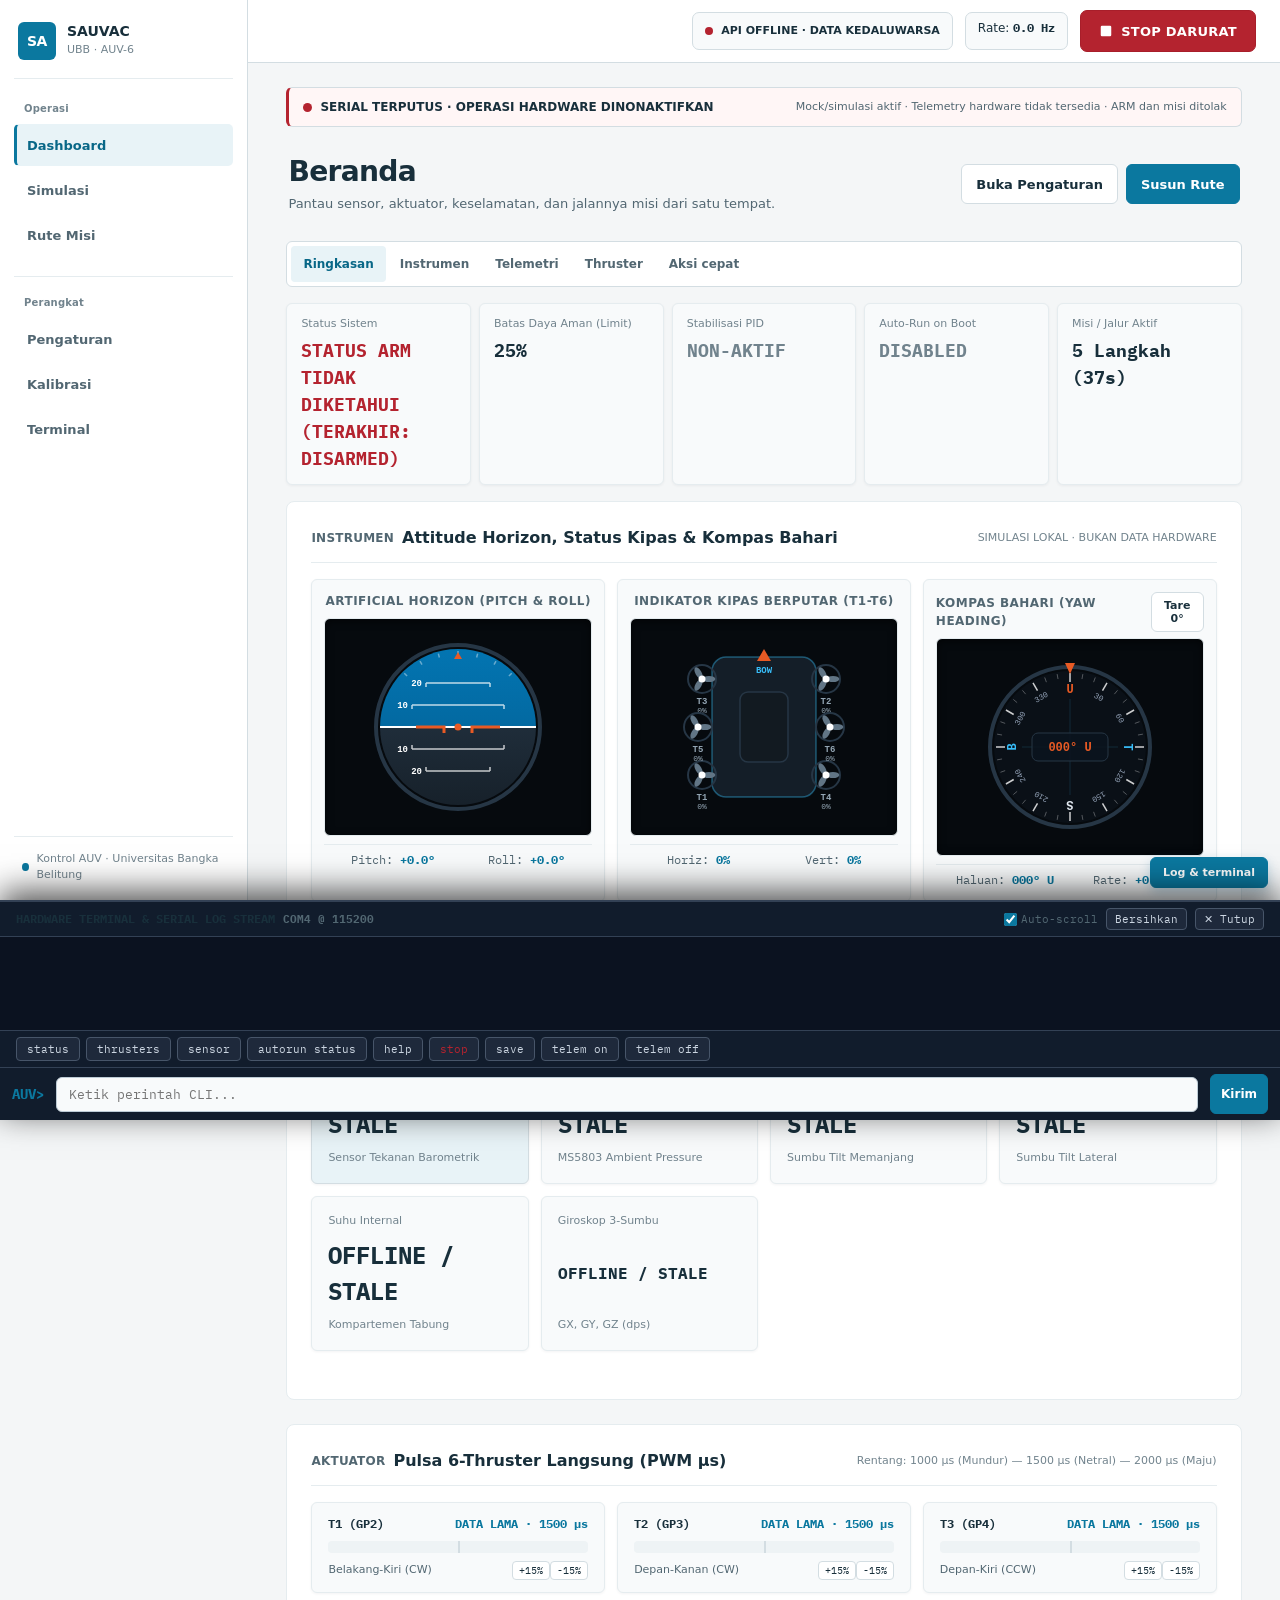
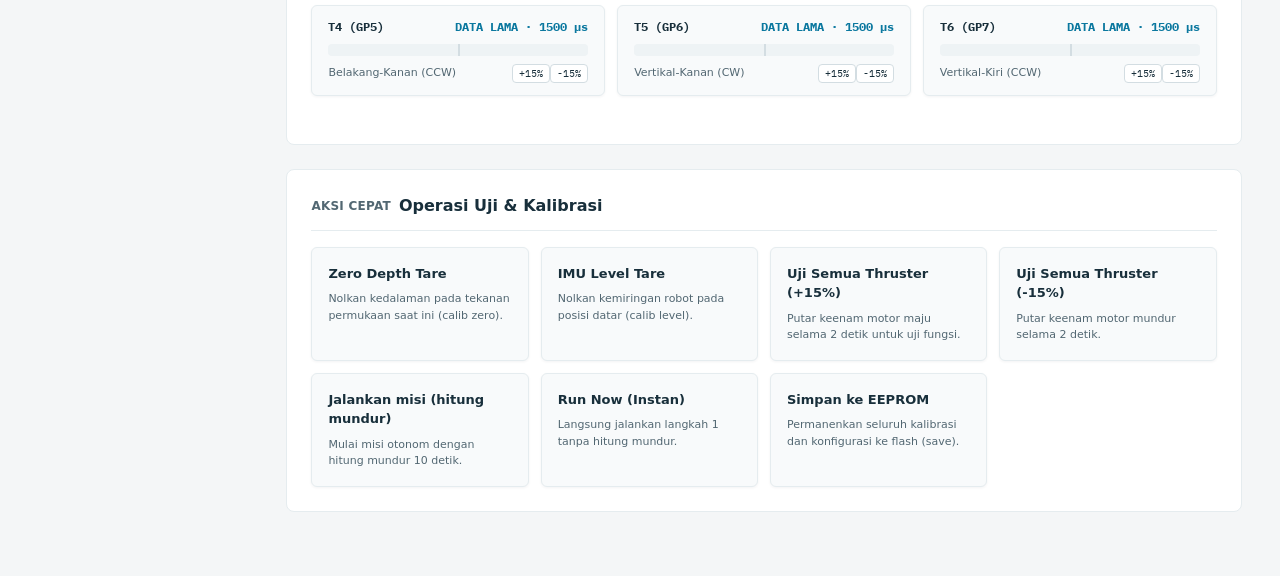
==== commit 3db57393: "chore: organize repository structure and documentation - Move HIL_GUIDE.md to docs/guides/ - Move AN" ====
--- a/simulasi_auv/index.html
+++ b/simulasi_auv/index.html
@@ -3,7 +3,7 @@
 <head>
   <meta charset="UTF-8">
   <meta name="viewport" content="width=device-width, initial-scale=1.0">
-  <title>AUV SAUVAC — Pusat Kontrol Terpadu & Digital Twin | UBB</title>
+  <title>SAUVAC | Dashboard AUV</title>
   <link rel="preconnect" href="https://fonts.googleapis.com">
   <link rel="preconnect" href="https://fonts.gstatic.com" crossorigin>
   <link href="https://fonts.googleapis.com/css2?family=Archivo:wght@400;500;600;700;800&family=IBM+Plex+Mono:wght@400;500;600;700&display=swap" rel="stylesheet">
@@ -12,30 +12,35 @@
   <script src="libs/OrbitControls.js"></script>
   <script src="libs/STLLoader.js"></script>
   <!-- 2D Fossen Hydrodynamics Physics Engine & Airy Wave Model -->
-  <script src="hydrodynamics.js"></script>
+  <script src="hydrodynamics.js?v=3"></script>
   <style>
     /* ============================================================
-       DESIGN TOKENS — Industrial Dark Theme
-       Warna: #0c1116, #121a21, Burnt Orange #e85a24
+       DESIGN TOKENS — Bright Engineering Dashboard
        Tipografi: Archivo (UI) & IBM Plex Mono (Data & Terminal)
        ============================================================ */
     :root {
-      --bg: #0c1116;
-      --surface: #121a21;
-      --surface-2: #18232d;
-      --surface-3: #1f2d3a;
-      --line: #263645;
-      --line-soft: #1c2934;
-      --text: #e9eef2;
-      --muted: #93a5b3;
-      --faint: #617585;
-      --accent: #e85a24;
-      --accent-hover: #cf4c1c;
-      --accent-soft: #2a1d16;
-      --success: #2da57a;
-      --warning: #d99a26;
-      --danger: #d64545;
-      --info: #4a90b8;
+      --bg: #f1f5f9;
+      --surface: #ffffff;
+      --surface-2: #f8fafc;
+      --surface-3: #eef4f9;
+      --line: #cbd5e1;
+      --line-soft: #e2e8f0;
+      --text: #0f172a;
+      --muted: #475569;
+      --faint: #64748b;
+      --accent: #0369a1;
+      --accent-hover: #075985;
+      --accent-ink: #ffffff;
+      --accent-soft: #e0f2fe;
+      --success: #15803d;
+      --warning: #a16207;
+      --danger: #b91c1c;
+      --info: #0369a1;
+      --terminal-bg: #0b1220;
+      --terminal-panel: #111c2c;
+      --terminal-line: #334155;
+      --terminal-text: #e2e8f0;
+      --sidebar-width: 248px;
       --mono: "IBM Plex Mono", ui-monospace, SFMono-Regular, Menlo, monospace;
       --sans: "Archivo", system-ui, -apple-system, sans-serif;
       --s1: 4px; --s2: 8px; --s3: 12px; --s4: 16px; --s5: 24px; --s6: 32px;
@@ -44,7 +49,7 @@
     }
 
     *, *::before, *::after { box-sizing: border-box; margin: 0; padding: 0; }
-    html { color-scheme: dark; }
+    html { color-scheme: light; }
     body {
       background: var(--bg);
       color: var(--text);
@@ -76,40 +81,10 @@
     }
     .header-top {
       display: flex;
-      justify-content: space-between;
+      justify-content: flex-end;
       align-items: center;
       gap: var(--s4);
       flex-wrap: wrap;
-    }
-    .brand-wrap {
-      display: flex;
-      align-items: center;
-      gap: var(--s3);
-    }
-    .logo-badge {
-      background: var(--accent);
-      color: #fff;
-      width: 38px;
-      height: 38px;
-      border-radius: var(--r-m);
-      display: flex;
-      align-items: center;
-      justify-content: center;
-      font-weight: 800;
-      font-size: 16px;
-      letter-spacing: -.02em;
-      flex: none;
-    }
-    .brand-title h1 {
-      font-size: 18px;
-      font-weight: 700;
-      letter-spacing: -.01em;
-      line-height: 1.2;
-    }
-    .brand-title p {
-      font-size: 11px;
-      color: var(--muted);
-      letter-spacing: .02em;
     }
     .header-meta {
       display: flex;
@@ -125,7 +100,7 @@
       border-radius: var(--r-m);
       background: var(--surface-2);
       border: 1px solid var(--line);
-      font-family: var(--mono);
+      font-family: var(--sans);
       font-size: 12px;
       font-weight: 600;
     }
@@ -135,13 +110,12 @@
       border-radius: 50%;
       background: var(--success);
       flex: none;
-      animation: pulse 2s var(--ease) infinite;
+      animation: none;
     }
     .dot-pulse.offline { background: var(--danger); animation: none; }
-    @keyframes pulse { 0%, 100% { opacity: 1; } 50% { opacity: .35; } }
 
     .hz-badge {
-      font-family: var(--mono);
+      font-family: var(--sans);
       font-size: 12px;
       color: var(--muted);
       padding: 6px var(--s3);
@@ -157,20 +131,20 @@
       border: 1px solid #b52b2b;
       padding: 8px 18px;
       border-radius: var(--r-m);
-      font-family: var(--mono);
-      font-weight: 800;
-      font-size: 13px;
-      letter-spacing: .06em;
+      font-family: var(--sans);
+      font-weight: 700;
+      font-size: 12px;
+      letter-spacing: .02em;
       text-transform: uppercase;
       cursor: pointer;
       display: inline-flex;
       align-items: center;
       gap: 8px;
-      box-shadow: 0 0 16px rgba(214, 69, 69, 0.4);
-      transition: background 150ms var(--ease), transform 100ms var(--ease);
-    }
-    .btn-estop:hover { background: #ba2f2f; transform: scale(1.02); }
-    .btn-estop:active { transform: scale(0.98); }
+      box-shadow: none;
+      transition: background 150ms var(--ease), border-color 150ms var(--ease);
+    }
+    .btn-estop:hover { background: #ba2f2f; transform: none; }
+    .btn-estop:active { transform: none; }
 
     /* ---------- TAB NAVIGATION BAR ---------- */
     .tab-bar {
@@ -210,9 +184,9 @@
     main {
       flex: 1;
       width: 100%;
-      max-width: 1560px;
+      max-width: 1520px;
       margin: 0 auto;
-      padding: var(--s5);
+      padding: var(--s4) var(--s5) var(--s6);
     }
     .tab-content { display: none; }
     .tab-content.active { display: block; }
@@ -244,7 +218,7 @@
       gap: var(--s2);
     }
     .card-header .sec-tag {
-      font-family: var(--mono);
+      font-family: var(--sans);
       font-size: 11px;
       color: var(--accent);
       background: var(--accent-soft);
@@ -252,7 +226,7 @@
       border-radius: var(--r-s);
     }
     .card-meta {
-      font-family: var(--mono);
+      font-family: var(--sans);
       font-size: 12px;
       color: var(--faint);
     }
@@ -266,8 +240,8 @@
       border-radius: var(--r-m);
       font-size: 12px;
       font-weight: 700;
-      letter-spacing: .04em;
-      text-transform: uppercase;
+      letter-spacing: 0;
+      text-transform: none;
       cursor: pointer;
       border: 1px solid transparent;
       transition: background 150ms var(--ease), border-color 150ms var(--ease);
@@ -314,7 +288,7 @@
     /* ---------- TAB 1: DASHBOARD ---------- */
     .overview-strip {
       display: grid;
-      grid-template-columns: repeat(auto-fit, minmax(200px, 1fr));
+      grid-template-columns: repeat(5, minmax(0, 1fr));
       gap: var(--s3);
       margin-bottom: var(--s5);
     }
@@ -327,9 +301,9 @@
     .overview-tile-label {
       font-size: 11px;
       color: var(--faint);
-      font-family: var(--mono);
-      text-transform: uppercase;
-      letter-spacing: .04em;
+      font-family: var(--sans);
+      text-transform: none;
+      letter-spacing: 0;
     }
     .overview-tile-val {
       font-size: 18px;
@@ -337,6 +311,111 @@
       font-family: var(--mono);
       color: var(--text);
       margin-top: 4px;
+    }
+    .dashboard-heading {
+      display: flex;
+      align-items: flex-end;
+      justify-content: space-between;
+      gap: var(--s4);
+      margin: 4px 0 var(--s3);
+      padding: var(--s2) 2px var(--s3);
+    }
+    .dashboard-heading h2 {
+      color: var(--text);
+      font-size: 24px;
+      font-weight: 700;
+      letter-spacing: -.02em;
+      line-height: 1.2;
+    }
+    .dashboard-heading p { margin-top: 5px; color: var(--muted); font-size: 13px; }
+    .dashboard-shortcuts { display: flex; flex-wrap: wrap; gap: var(--s2); }
+    .dashboard-section-nav {
+      position: sticky;
+      top: var(--dashboard-sticky-top, 120px);
+      z-index: 80;
+      display: flex;
+      align-items: center;
+      gap: var(--s2);
+      overflow-x: auto;
+      margin: 0 0 var(--s5);
+      padding: var(--s2) 0 0;
+      border: 0;
+      border-top: 1px solid var(--line-soft);
+      border-radius: 0;
+      background: rgba(255, 255, 255, .97);
+      box-shadow: 0 2px 8px rgba(15, 23, 42, .04);
+      scrollbar-width: none;
+      backdrop-filter: none;
+    }
+    .dashboard-section-nav::-webkit-scrollbar { display: none; }
+    .dashboard-section-nav a {
+      display: inline-flex;
+      align-items: center;
+      justify-content: center;
+      gap: 7px;
+      min-height: 40px;
+      padding: 8px 14px;
+      border: 1px solid transparent;
+      border-radius: var(--r-m);
+      color: var(--muted);
+      font-size: 12px;
+      font-weight: 700;
+      text-decoration: none;
+      white-space: nowrap;
+      transition: color 180ms var(--ease), background 180ms var(--ease), border-color 180ms var(--ease);
+    }
+    .dashboard-section-nav a:hover { background: var(--surface-2); color: var(--text); }
+    .dashboard-section-nav a.active {
+      border-color: var(--accent);
+      background: var(--accent);
+      color: #fff;
+    }
+    #tab-dashboard .card { border-radius: 8px; }
+    #tab-dashboard .card-header h2 { font-size: 16px; }
+    #tab-dashboard .card-header .sec-tag {
+      padding: 0;
+      border-radius: 0;
+      background: transparent;
+      font-size: 12px;
+      font-weight: 600;
+    }
+    #dashboard-status, #dashboard-instruments, #dashboard-telemetry,
+    #dashboard-thrusters, #dashboard-actions {
+      scroll-margin-top: calc(var(--dashboard-sticky-top, 120px) + 56px);
+    }
+    #dashboard-status .overview-tile {
+      border-color: var(--line-soft);
+      border-top: 1px solid var(--line-soft);
+      border-radius: var(--r-m);
+      background: var(--surface-2);
+      box-shadow: 0 1px 3px rgba(15, 23, 42, .05);
+    }
+    @media (max-width: 1180px) {
+      .overview-strip { grid-template-columns: repeat(3, minmax(0, 1fr)); }
+      main { padding-inline: var(--s4); }
+    }
+    @media (max-width: 720px) {
+      header { padding: var(--s3); }
+      .header-top { align-items: flex-start; }
+      .header-meta { width: 100%; }
+      .btn-estop { margin-left: auto; }
+      main { padding: var(--s3); }
+      .overview-strip { grid-template-columns: repeat(2, minmax(0, 1fr)); }
+      .card { padding: var(--s4); margin-bottom: var(--s4); }
+      .card-header { align-items: flex-start; }
+      .card-meta { width: 100%; }
+      .telemetry-grid { grid-template-columns: repeat(2, minmax(0, 1fr)); }
+      .thrusters-grid { grid-template-columns: repeat(2, minmax(0, 1fr)); }
+      .dashboard-heading { align-items: flex-start; flex-direction: column; }
+      .dashboard-shortcuts { width: 100%; }
+      .dashboard-shortcuts .btn { flex: 1 1 auto; }
+      .dashboard-section-nav { top: var(--dashboard-sticky-top, 150px); margin-inline: calc(var(--s3) * -1); padding-inline: var(--s3); border-radius: 0; }
+    }
+    @media (max-width: 480px) {
+      .overview-strip,
+      .telemetry-grid,
+      .thrusters-grid { grid-template-columns: 1fr; }
+      .header-meta .hz-badge { display: none; }
     }
 
     .telemetry-grid {
@@ -356,13 +435,13 @@
     }
     .telemetry-card.highlight {
       border-color: var(--accent);
-      background: linear-gradient(180deg, var(--surface-2) 0%, rgba(232, 90, 36, 0.08) 100%);
+      background: var(--accent-soft);
     }
     .telemetry-val {
       font-size: 24px;
       font-weight: 800;
       font-family: var(--mono);
-      color: #fff;
+      color: var(--text);
       margin: 8px 0;
     }
 
@@ -462,11 +541,70 @@
     /* ---------- TAB 2: SIMULASI 2D ---------- */
     .sim-layout {
       display: grid;
-      grid-template-columns: 1fr 340px;
+      grid-template-columns: minmax(0, 1fr) minmax(300px, 340px);
       gap: var(--s5);
       align-items: start;
     }
+    .sim-layout > .card,
+    .canvas-box,
+    #sim3dContainer,
+    #sim3dViewport {
+      min-width: 0;
+      max-width: 100%;
+    }
+    #sim3dViewport canvas { max-width: 100%; }
     @media (max-width: 1100px) { .sim-layout { grid-template-columns: 1fr; } }
+    .sim-control-group {
+      margin-bottom: var(--s2);
+      border: 1px solid var(--line-soft);
+      border-radius: var(--r-m);
+      background: rgba(2, 11, 24, 0.35);
+      overflow: hidden;
+    }
+    .sim-control-group > summary {
+      display: flex;
+      align-items: center;
+      justify-content: space-between;
+      gap: var(--s2);
+      min-height: 46px;
+      padding: 10px 12px;
+      color: var(--text);
+      font-weight: 700;
+      cursor: pointer;
+      list-style: none;
+    }
+    .sim-control-group > summary::-webkit-details-marker { display: none; }
+    .sim-control-group > summary::after {
+      content: '+';
+      color: var(--muted);
+      font-family: var(--mono);
+      font-size: 16px;
+    }
+    .sim-control-group[open] > summary::after { content: '-'; }
+    .sim-control-group > summary:focus-visible {
+      outline: 2px solid var(--accent);
+      outline-offset: -2px;
+    }
+    .sim-control-content { padding: 0 12px 12px; }
+    .sim-control-summary-meta {
+      margin-left: auto;
+      color: var(--muted);
+      font-size: 12px;
+      font-weight: 500;
+      text-align: right;
+    }
+    .sim-control-note {
+      margin: 0 0 var(--s3);
+      color: var(--muted);
+      font-size: 12px;
+      line-height: 1.5;
+    }
+    .sim-sync-status {
+      margin: 8px 0 0;
+      color: var(--muted);
+      font-size: 12px;
+      line-height: 1.45;
+    }
 
     .canvas-box {
       background: #020b18;
@@ -490,28 +628,27 @@
       position: absolute;
       top: 14px;
       right: 14px;
-      display: flex;
       background: rgba(18, 26, 33, 0.85);
       backdrop-filter: blur(8px);
       border: 1px solid var(--line);
       border-radius: var(--r-m);
-      overflow: hidden;
       z-index: 10;
     }
-    .view-btn {
+    .view-switcher select {
+      min-height: 44px;
+      padding: 8px 34px 8px 12px;
+      border: none;
       background: transparent;
-      border: none;
-      color: var(--muted);
-      padding: 6px 14px;
+      color: var(--text);
       font-size: 12px;
       font-weight: 700;
       cursor: pointer;
-      transition: background 150ms var(--ease), color 150ms var(--ease);
-    }
-    .view-btn.active {
-      background: var(--accent);
-      color: #fff;
-    }
+    }
+    .view-switcher select:focus-visible {
+      outline: 2px solid var(--accent);
+      outline-offset: 2px;
+    }
+    .view-switcher option { background: #121a21; color: var(--text); }
     .canvas-hint {
       position: absolute;
       bottom: 12px;
@@ -522,7 +659,7 @@
       border: 1px solid rgba(38, 54, 69, 0.5);
       border-radius: var(--r-s);
       padding: 6px 12px;
-      font-size: 11px;
+      font-size: 12px;
       color: var(--muted);
       pointer-events: none;
     }
@@ -609,6 +746,17 @@
       background: var(--surface-3);
       border-color: var(--accent);
       box-shadow: 0 1px 4px rgba(232, 90, 36, 0.3);
+    }
+    @media (max-width: 720px) {
+      .canvas-box { height: 420px; }
+      .sim-3d-cam-preset-bar {
+        max-width: calc(100% - 24px);
+        flex-wrap: nowrap;
+        overflow-x: auto;
+        scrollbar-width: none;
+      }
+      .sim-3d-cam-preset-bar::-webkit-scrollbar { display: none; }
+      .cam-preset-btn { flex: 0 0 auto; white-space: nowrap; }
     }
     .sim-3d-hud-overlay {
       position: absolute;
@@ -690,13 +838,344 @@
       font-size: 12px;
       background: #0b1015;
       border: 1px solid var(--line);
-      color: var(--text-bright);
+      color: var(--text);
       border-radius: var(--r-s);
       transition: border-color 0.15s ease;
     }
     .route-table input:focus, .route-table select:focus {
       outline: none;
       border-color: var(--accent);
+    }
+    .route-builder-panel {
+      margin: var(--s4) 0;
+      padding: 18px;
+      border: 1px solid var(--line-soft);
+      border-radius: 12px;
+      background: var(--surface);
+    }
+    .route-builder-heading {
+      display: flex;
+      justify-content: space-between;
+      align-items: flex-start;
+      gap: var(--s3);
+      flex-wrap: wrap;
+      margin-bottom: var(--s3);
+    }
+    .route-builder-heading h3 { font-size: 14px; }
+    .route-builder-heading p { margin-top: 3px; color: var(--muted); font-size: 12px; }
+    .route-canvas-layout {
+      display: grid;
+      grid-template-columns: minmax(0, 196px) minmax(0, 1fr);
+      gap: var(--s4);
+      align-items: stretch;
+      transition: none;
+    }
+    .route-piece-tray {
+      min-width: 0;
+      overflow: hidden;
+      padding: var(--s3);
+      border: 1px solid var(--line-soft);
+      border-radius: 10px;
+      background: var(--surface-2);
+      transition: transform 160ms ease, opacity 160ms ease, visibility 0s;
+    }
+    .route-canvas-layout.tray-collapsed {
+      grid-template-columns: 0 minmax(0, 1fr);
+      gap: 0;
+    }
+    .route-canvas-layout.tray-collapsed .route-piece-tray {
+      transform: translateX(-12px);
+      opacity: 0;
+      visibility: hidden;
+      pointer-events: none;
+      padding: 0;
+      border-width: 0;
+      transition: transform 160ms ease, opacity 160ms ease, visibility 0s linear 160ms;
+    }
+    .route-tray-heading, .route-canvas-toolbar {
+      display: flex;
+      align-items: center;
+      justify-content: space-between;
+      gap: var(--s2);
+    }
+    .route-tray-heading { margin-bottom: var(--s3); font-size: 12px; font-weight: 700; }
+    .route-tray-heading small { color: var(--faint); font-size: 10px; font-weight: 500; }
+    .route-action-palette {
+      display: grid;
+      grid-template-columns: 1fr;
+      gap: 7px;
+    }
+    .route-add-btn {
+      position: relative;
+      display: inline-flex;
+      align-items: center;
+      gap: 7px;
+      width: 100%;
+      min-height: 40px;
+      padding: 6px 11px;
+      border: 1px solid var(--line);
+      border-left: 3px solid #38bdf8;
+      border-radius: var(--r-m);
+      background: var(--surface);
+      color: var(--text);
+      font: 600 12px var(--sans);
+      cursor: grab;
+      user-select: none;
+      transition: background 160ms var(--ease), border-color 160ms var(--ease), color 160ms var(--ease);
+    }
+    .route-add-btn::after {
+      position: absolute;
+      top: calc(50% - 6px);
+      right: -7px;
+      width: 12px;
+      height: 12px;
+      border: 2px solid #7dd3fc;
+      border-radius: 50%;
+      background: var(--surface);
+      content: "";
+    }
+    .route-add-btn:active { cursor: grabbing; }
+    .route-add-btn:hover { border-color: var(--accent); background: var(--accent-soft); color: var(--accent-hover); }
+    .route-add-btn span {
+      display: grid;
+      place-items: center;
+      width: 20px;
+      height: 20px;
+      border-radius: 6px;
+      background: var(--accent-soft);
+      color: var(--accent);
+      font-family: var(--mono);
+      font-size: 14px;
+      line-height: 1;
+    }
+    .route-tray-note { margin-top: var(--s3); color: var(--faint); font-size: 11px; line-height: 1.45; }
+    .route-canvas-shell { min-width: 0; }
+    .route-canvas-toolbar { min-height: 28px; margin-bottom: 6px; }
+    .route-canvas-toolbar-actions { display: flex; align-items: center; gap: 10px; }
+    .route-canvas-label {
+      display: inline-flex;
+      align-items: center;
+      gap: 7px;
+      color: var(--muted);
+      font: 700 10px var(--mono);
+      letter-spacing: .08em;
+    }
+    .route-canvas-dot { width: 7px; height: 7px; border-radius: 50%; background: var(--success); }
+    .route-canvas-hint { color: var(--faint); font-size: 10px; }
+    .route-fullscreen-btn {
+      display: inline-flex;
+      align-items: center;
+      justify-content: center;
+      gap: 6px;
+      min-height: 36px;
+      white-space: nowrap;
+    }
+    .route-tray-toggle-btn {
+      display: inline-flex;
+      align-items: center;
+      justify-content: center;
+      gap: 6px;
+      min-height: 36px;
+      white-space: nowrap;
+    }
+    .route-tray-toggle-btn svg { width: 14px; height: 14px; }
+    .route-fullscreen-btn svg { width: 14px; height: 14px; }
+    .route-builder-panel:fullscreen {
+      display: flex;
+      flex-direction: column;
+      width: 100vw;
+      height: 100vh;
+      box-sizing: border-box;
+      margin: 0;
+      overflow: auto;
+      border: 0;
+      border-radius: 0;
+      padding: clamp(16px, 2vw, 32px);
+      background: var(--surface);
+    }
+    .route-builder-panel:fullscreen .route-canvas-layout {
+      flex: 1 1 auto;
+      min-height: 0;
+    }
+    .route-builder-panel:fullscreen .route-canvas-shell {
+      display: flex;
+      flex-direction: column;
+      min-height: 0;
+    }
+    .route-builder-panel:fullscreen .route-canvas-surface {
+      flex: 1 1 auto;
+      min-height: 0;
+    }
+    .route-canvas-surface {
+      display: flex;
+      align-items: stretch;
+      min-height: 220px;
+      overflow: hidden;
+      border: 1px solid #cbd5e1;
+      border-radius: 10px;
+      background-color: #f8fafc;
+      background-image: radial-gradient(#cbd5e1 0.8px, transparent 0.8px);
+      background-size: 16px 16px;
+    }
+    .route-endpoint {
+      display: flex;
+      align-items: center;
+      justify-content: center;
+      flex: 0 0 56px;
+      color: var(--faint);
+      font: 700 9px var(--mono);
+      letter-spacing: .06em;
+    }
+    .route-endpoint span {
+      padding: 5px 6px;
+      border: 1px solid var(--line);
+      border-radius: 5px;
+      background: #fff;
+    }
+    .route-endpoint.start span { border-color: #86efac; color: #166534; }
+    .route-endpoint.finish span { border-color: #fcd34d; color: #92400e; }
+    .route-board {
+      display: flex;
+      flex: 1 1 auto;
+      align-items: center;
+      min-width: 0;
+      gap: 0;
+      overflow-x: auto;
+      padding: 14px 4px;
+      scrollbar-width: thin;
+      scrollbar-color: var(--line) transparent;
+    }
+    .route-node-wrap {
+      display: flex;
+      align-items: center;
+      flex: 0 0 230px;
+      cursor: grab;
+    }
+    .route-node-wrap:active { cursor: grabbing; }
+    .route-node-wrap.dragging { opacity: .45; }
+    .route-node-wrap.drop-target .route-node { border-color: var(--accent); box-shadow: 0 0 0 2px var(--accent-soft); }
+    .route-node {
+      position: relative;
+      width: 202px;
+      min-height: 156px;
+      padding: var(--s3);
+      border: 1px solid #94a3b8;
+      border-radius: 10px;
+      background: var(--surface);
+      box-shadow: 0 3px 8px rgba(15, 23, 42, .08);
+      transition: border-color 160ms var(--ease), box-shadow 160ms var(--ease), transform 160ms var(--ease);
+    }
+    .route-node::before, .route-node::after {
+      position: absolute;
+      top: calc(50% - 8px);
+      width: 16px;
+      height: 16px;
+      border: 2px solid #7dd3fc;
+      border-radius: 50%;
+      content: "";
+      z-index: 1;
+    }
+    .route-node::before { left: -9px; background: #f8fafc; }
+    .route-node::after { right: -9px; background: var(--surface); }
+    .route-node:hover { border-color: #7dd3fc; transform: translateY(-2px); }
+    .route-node-top, .route-node-controls { display: flex; align-items: center; justify-content: space-between; gap: var(--s2); }
+    .route-node-number {
+      display: grid;
+      place-items: center;
+      width: 28px;
+      height: 28px;
+      border-radius: 50%;
+      background: var(--accent-soft);
+      color: var(--accent-hover);
+      font: 700 11px var(--mono);
+    }
+    .route-node-action {
+      padding: 3px 7px;
+      border: 1px solid var(--line-soft);
+      border-radius: 5px;
+      background: var(--surface-2);
+      color: var(--accent-hover);
+      font: 700 10px var(--mono);
+      letter-spacing: .04em;
+    }
+    .route-node-name {
+      display: block;
+      margin: var(--s2) 0 6px;
+      overflow: hidden;
+      color: var(--text);
+      font-size: 13px;
+      font-weight: 700;
+      text-overflow: ellipsis;
+      white-space: nowrap;
+    }
+    .route-node-meta, .route-node-motors { color: var(--muted); font: 11px/1.5 var(--mono); }
+    .route-node-motors { margin-top: 3px; color: var(--faint); }
+    .route-node-controls { justify-content: flex-end; margin-top: var(--s2); }
+    .route-node-controls button {
+      min-width: 36px;
+      min-height: 36px;
+      border: 1px solid var(--line);
+      border-radius: 6px;
+      background: var(--surface);
+      color: var(--text);
+      cursor: pointer;
+    }
+    .route-node-controls button:hover:not(:disabled) { border-color: var(--accent); color: var(--accent); }
+    .route-node-controls button:disabled { cursor: not-allowed; opacity: .45; }
+    .route-connector {
+      position: relative;
+      flex: 1 1 28px;
+      min-width: 28px;
+      height: 2px;
+      margin: 0 8px;
+      background: #7dd3fc;
+    }
+    .route-connector::after {
+      position: absolute;
+      top: -4px;
+      right: -1px;
+      width: 8px;
+      height: 8px;
+      border-top: 2px solid var(--accent);
+      border-right: 2px solid var(--accent);
+      content: "";
+      transform: rotate(45deg);
+    }
+    .route-board-empty { padding: var(--s4); color: var(--muted); font-size: 13px; text-align: center; }
+    @media (max-width: 720px) {
+      .route-builder-panel { padding: var(--s3); }
+      .route-canvas-layout { position: relative; display: block; }
+      .route-piece-tray {
+        position: absolute;
+        z-index: 5;
+        top: 34px;
+        bottom: 0;
+        left: 0;
+        width: min(240px, calc(100% - 32px));
+        overflow: auto;
+        box-shadow: 0 12px 30px rgba(15, 23, 42, .18);
+      }
+      .route-action-palette { grid-template-columns: repeat(2, minmax(0, 1fr)); }
+      .route-canvas-surface { flex-direction: column; }
+      .route-endpoint { flex: 0 0 36px; }
+      .route-board { flex-direction: column; overflow-x: visible; }
+      .route-node-wrap { flex: none; flex-direction: column; align-items: stretch; }
+      .route-node { width: 100%; min-height: 0; }
+      .route-node::before, .route-node::after { left: calc(50% - 8px); right: auto; }
+      .route-node::before { top: -9px; background: #f8fafc; }
+      .route-node::after { top: auto; bottom: -9px; background: var(--surface); }
+      .route-connector { flex: none; width: 2px; min-width: 0; height: 22px; margin: 4px auto; }
+      .route-connector::after { top: auto; right: -3px; bottom: 0; transform: rotate(135deg); }
+      .route-add-btn { justify-content: flex-start; }
+      .route-add-btn::after { right: 6px; }
+      .route-canvas-hint { max-width: 120px; text-align: right; }
+      .route-canvas-toolbar-actions { gap: 6px; }
+      .route-fullscreen-btn { min-height: 44px; padding: 6px 8px; }
+      .route-fullscreen-btn span { font-size: 11px; }
+      .route-tray-toggle-btn { min-height: 44px; padding: 6px 8px; }
+      .route-tray-toggle-btn span { font-size: 11px; }
+      .route-builder-panel:fullscreen .route-canvas-layout { display: flex; flex-direction: column; }
+      .route-builder-panel:fullscreen .route-canvas-shell { flex: 1 1 auto; }
     }
     .motor-badges-container {
       display: inline-flex;
@@ -762,7 +1241,7 @@
     }
     .motor-legend-title {
       font-weight: 700;
-      color: var(--text-bright);
+      color: var(--text);
       margin-bottom: 8px;
       display: flex;
       align-items: center;
@@ -1021,31 +1500,33 @@
     }
     .drawer-toggle-btn {
       position: fixed;
-      bottom: 18px;
-      right: 24px;
+      bottom: 12px;
+      right: 12px;
       z-index: 940;
-      background: var(--surface-2);
-      border: 1.5px solid var(--accent);
-      color: #fff;
-      border-radius: 24px;
-      padding: 8px 18px;
-      font-family: var(--mono);
-      font-size: 12px;
-      font-weight: 700;
+      background: #fff;
+      border: 1px solid var(--line);
+      color: var(--text);
+      border-radius: var(--r-m);
+      padding: 8px 12px;
+      font-family: var(--sans);
+      font-size: 11px;
+      font-weight: 600;
       cursor: pointer;
       display: flex;
       align-items: center;
-      gap: 8px;
-      box-shadow: 0 6px 20px rgba(0,0,0,0.6);
-      transition: all 0.2s var(--ease);
+      gap: 6px;
+      box-shadow: 0 2px 6px rgba(16, 38, 53, .12);
+      transition: background-color 150ms ease, border-color 150ms ease, color 150ms ease;
     }
     .drawer-toggle-btn:hover {
-      background: var(--accent);
-      transform: translateY(-2px);
+      background: var(--accent-soft);
+      border-color: var(--accent);
+      color: var(--accent-hover);
     }
     .drawer-toggle-btn.active {
       background: var(--accent);
-      border-color: #fff;
+      border-color: var(--accent);
+      color: #fff;
     }
 
     /* ---------- VIRTUAL MISSION RUNNER & MANUAL PAD (TAB 2) ---------- */
@@ -1097,6 +1578,7 @@
       cursor: pointer;
       text-align: center;
     }
+    .sim-dpad .dpad-btn { min-height: 44px; font-size: 12px; }
     .dpad-btn:active, .dpad-btn.pressed, .dpad-btn.active-pressing {
       background: var(--accent) !important;
       color: #fff !important;
@@ -1104,7 +1586,7 @@
       box-shadow: 0 0 12px var(--accent);
     }
 
-    /* ---------- RL-PID ADAPTIVE CARD (TAB 3) ---------- */
+    /* ---------- Experimental PID gain search card (TAB 3) ---------- */
     .rl-grid {
       display: grid;
       grid-template-columns: 1fr;
@@ -1137,59 +1619,551 @@
     .rl-badge.pos { background: rgba(45, 165, 122, 0.2); color: var(--success); border: 1px solid var(--success); }
     .rl-badge.neg { background: rgba(74, 144, 184, 0.2); color: var(--info); border: 1px solid var(--info); }
     .rl-badge.neu { background: rgba(147, 165, 179, 0.15); color: var(--muted); }
+
+    /* ---------- BRIGHT PROFESSIONAL CONTROL SURFACE ---------- */
+    body { background: var(--bg); color: var(--text); }
+    header {
+      background: rgba(255, 255, 255, .97);
+      border-bottom-color: var(--line);
+      box-shadow: 0 2px 12px rgba(15, 23, 42, .06);
+    }
+    .tab-bar {
+      border-top-color: var(--line-soft);
+      gap: var(--s2);
+      padding-top: var(--s3);
+    }
+    .tab-btn {
+      min-height: 42px;
+      padding: 7px 12px;
+      border-radius: 9px;
+      color: var(--muted);
+      font-size: 13px;
+      font-weight: 650;
+      letter-spacing: .01em;
+      transition: color 180ms var(--ease), background 180ms var(--ease), border-color 180ms var(--ease);
+    }
+    .tab-btn:hover { background: #f1f5f9; color: var(--text); }
+    .tab-btn.active {
+      background: var(--accent);
+      border-color: var(--accent);
+      border-bottom: 1px solid var(--accent);
+      color: #fff;
+    }
+    .tab-index {
+      display: inline-grid;
+      place-items: center;
+      min-width: 24px;
+      height: 24px;
+      padding: 0 4px;
+      border-radius: 6px;
+      background: #e0f2fe;
+      color: #075985;
+      font-family: var(--mono);
+      font-size: 10px;
+      font-weight: 700;
+    }
+    .tab-btn.active .tab-index { background: rgba(255, 255, 255, .18); color: #fff; }
+    .status-pill, .hz-badge {
+      background: var(--surface-2);
+      border-color: var(--line);
+      color: var(--text);
+    }
+    .btn, .btn-estop, .tab-btn, .sim-mode-btn, .cam-preset-btn,
+    .thruster-test-btn, .dpad-btn, .shortcut-btn, .drawer-btn, .drawer-toggle-btn,
+    .btn-motion, .btn-heave, .preset-pill {
+      transition: color 180ms var(--ease), background-color 180ms var(--ease),
+        border-color 180ms var(--ease), box-shadow 180ms var(--ease), transform 180ms var(--ease);
+    }
+    .btn {
+      min-height: 40px;
+      padding: 8px 14px;
+      border-radius: 9px;
+      font-size: 13px;
+      letter-spacing: .01em;
+      text-transform: none;
+    }
+    .btn-primary, .btn-action {
+      background: var(--accent);
+      border-color: var(--accent);
+      color: #fff;
+    }
+    .btn-primary:hover, .btn-action:hover {
+      background: var(--accent-hover);
+      border-color: var(--accent-hover);
+      transform: translateY(-1px);
+    }
+    .btn-secondary {
+      background: #fff;
+      border-color: var(--line);
+      color: var(--text);
+    }
+    .btn-secondary:hover {
+      background: #f0f9ff;
+      border-color: var(--accent);
+      color: var(--accent);
+    }
+    .btn-danger {
+      background: #fff1f2;
+      border-color: #fecdd3;
+      color: #991b1b;
+    }
+    .btn-danger:hover {
+      background: #ffe4e6;
+      border-color: #fda4af;
+      color: #7f1d1d;
+    }
+    .btn-sm { min-height: 36px; padding: 6px 10px; font-size: 12px; }
+    .btn-estop {
+      min-height: 42px;
+      background: var(--danger);
+      border-color: #991b1b;
+      border-radius: 9px;
+      box-shadow: 0 2px 5px rgba(185, 28, 28, .18);
+      font-family: var(--sans);
+      font-size: 13px;
+      letter-spacing: .02em;
+    }
+    .btn-estop:hover { background: #991b1b; transform: translateY(-1px); }
+    body.wifi-parameter-mode #experimentalPidCard {
+      display: none !important;
+    }
+    body.wifi-parameter-mode #cfgThrustersTbody .btn-sm { min-height: 44px; }
+    button:disabled {
+      cursor: not-allowed;
+      opacity: .58;
+      transform: none;
+      box-shadow: none;
+    }
+    button:focus-visible, a:focus-visible, input:focus-visible,
+    select:focus-visible, textarea:focus-visible {
+      outline: 3px solid #38bdf8;
+      outline-offset: 2px;
+    }
+    .card, .overview-tile, .telemetry-card, .thruster-card, .instrument-box, .action-tile {
+      border-color: var(--line-soft);
+      box-shadow: 0 1px 3px rgba(15, 23, 42, .05);
+    }
+    .card { background: #fff; }
+    .overview-tile, .telemetry-card, .thruster-card, .instrument-box, .action-tile {
+      background: var(--surface-2);
+    }
+    .telemetry-val, .action-tile h4 { color: var(--text); }
+    .telemetry-card.highlight { background: #f0f9ff; }
+    .thruster-card.active { background: #f0f9ff; }
+    .thruster-test-btn, .dpad-btn, .btn-motion, .btn-heave {
+      background: #fff;
+      border-color: var(--line);
+      color: var(--text);
+    }
+    .thruster-test-btn:hover, .dpad-btn:hover, .btn-motion:hover, .btn-heave:hover {
+      background: #e0f2fe;
+      border-color: var(--accent);
+      color: var(--accent);
+    }
+    .btn-motion.center-stop {
+      background: #fee2e2;
+      border-color: #fecaca;
+      color: #991b1b;
+    }
+    .btn-motion.center-stop:hover { background: #fecaca; color: #7f1d1d; }
+    .sim-hud-strip, .sim-mode-bar {
+      background: #fff;
+      border-color: var(--line);
+      box-shadow: 0 1px 3px rgba(15, 23, 42, .04);
+    }
+    .sim-mode-pills { background: #f1f5f9; border-color: var(--line); }
+    .sim-mode-btn.active { box-shadow: none; }
+    .cam-preset-btn { color: #cbd5e1; }
+    .cam-preset-btn:hover { background: #334155; border-color: #475569; color: #fff; }
+    .cam-preset-btn.active {
+      background: var(--accent);
+      border-color: var(--accent);
+      color: #fff;
+      box-shadow: none;
+    }
+    .canvas-hint { color: #e2e8f0; }
+    .sim-3d-hud-overlay { color: #7dd3fc; }
+    .route-table th { background: #f1f5f9; }
+    .route-table input, .route-table select {
+      background: #fff;
+      border-color: var(--line);
+      color: var(--text);
+    }
+    .thruster-badge.active-horiz {
+      background: #e0f2fe;
+      color: #075985;
+      border-color: #7dd3fc;
+      box-shadow: none;
+    }
+    .thruster-badge.active-vert {
+      background: #dcfce7;
+      color: #166534;
+      border-color: #86efac;
+      box-shadow: none;
+    }
+    .thruster-badge.inactive { background: #f1f5f9; color: #64748b; border-color: #cbd5e1; }
+    .motor-legend-box { background: #fff; border-color: var(--line); }
+    .motor-chip { background: #f8fafc; border-color: var(--line-soft); }
+    .tab-content input:not([type="range"]):not([type="checkbox"]):not(.terminal-input),
+    .tab-content select, .tab-content textarea {
+      background: #fff;
+      border-color: var(--line);
+      color: var(--text);
+    }
+    input[type="range"] { accent-color: var(--accent); }
+    input[type="checkbox"] { accent-color: var(--accent); }
+    .terminal-container, #splitTerminalDrawer {
+      background: var(--terminal-bg);
+      border-color: var(--terminal-line);
+    }
+    .terminal-output, .drawer-output {
+      background: var(--terminal-bg);
+      color: var(--terminal-text);
+      scrollbar-color: var(--terminal-line) transparent;
+    }
+    .term-line.in { color: #38bdf8; }
+    .term-line.out { color: #4ade80; }
+    .term-line.warn { color: #fde047; }
+    .term-line.err { color: #f87171; }
+    .terminal-bar, .shortcut-bar, .drawer-header {
+      background: var(--terminal-panel);
+      border-color: var(--terminal-line);
+      color: var(--terminal-text);
+    }
+    .terminal-input {
+      background: var(--terminal-bg);
+      border-color: var(--terminal-line);
+      color: var(--terminal-text);
+    }
+    .shortcut-btn, .drawer-btn {
+      background: #1e293b;
+      border-color: #475569;
+      color: #cbd5e1;
+    }
+    .shortcut-btn:hover, .drawer-btn:hover {
+      background: #334155;
+      border-color: #94a3b8;
+      color: #fff;
+    }
+    .drawer-toggle-btn {
+      background: var(--accent);
+      border-color: var(--accent);
+      color: #fff;
+      box-shadow: 0 4px 12px rgba(3, 105, 161, .22);
+    }
+    .drawer-toggle-btn:hover { background: var(--accent-hover); }
+    .toast {
+      background: #fff;
+      border-color: var(--line);
+      box-shadow: 0 8px 24px rgba(15, 23, 42, .14);
+    }
+    @media (max-width: 720px) {
+      .tab-bar { margin-inline: -12px; padding-inline: 12px; }
+      .tab-btn, .btn, .btn-sm, .btn-estop, .cam-preset-btn,
+      .thruster-test-btn, .shortcut-btn, .drawer-btn, .preset-pill {
+        min-height: 44px;
+      }
+    }
+    .app-shell { position: relative; flex: 1; min-height: 100vh; }
+    .app-content {
+      display: flex;
+      flex-direction: column;
+      width: calc(100% - var(--sidebar-width));
+      min-width: 0;
+      min-height: 100vh;
+      margin-left: var(--sidebar-width);
+      transition: none;
+    }
+    .app-sidebar {
+      position: fixed;
+      inset: 0 auto 0 0;
+      z-index: 120;
+      display: flex;
+      flex-direction: column;
+      gap: 24px;
+      width: var(--sidebar-width);
+      height: 100vh;
+      padding: 22px 14px 16px;
+      background: #fff;
+      border-right: 1px solid var(--line);
+      box-shadow: 2px 0 12px rgba(15, 23, 42, .04);
+      transition: transform 220ms var(--ease), visibility 0s linear;
+    }
+    .sidebar-brand { display: flex; align-items: center; gap: 11px; padding: 0 6px; }
+    .sidebar-close-btn {
+      display: inline-grid;
+      place-items: center;
+      width: 36px;
+      height: 36px;
+      flex: none;
+      margin-left: auto;
+      border: 1px solid var(--line-soft);
+      border-radius: 8px;
+      background: #fff;
+      color: var(--muted);
+      cursor: pointer;
+    }
+    .sidebar-close-btn:hover { border-color: var(--accent); background: #f0f9ff; color: var(--accent); }
+    .sidebar-close-btn svg { width: 16px; height: 16px; }
+    .sidebar-logo {
+      display: grid;
+      place-items: center;
+      width: 40px;
+      height: 40px;
+      flex: none;
+      border-radius: 10px;
+      background: var(--accent);
+      color: #fff;
+      font-weight: 800;
+      letter-spacing: -.03em;
+    }
+    .sidebar-brand-copy { display: flex; flex-direction: column; gap: 2px; }
+    .sidebar-brand-copy strong { color: var(--text); font-size: 14px; line-height: 1.2; }
+    .sidebar-section-label {
+      margin: 0 8px -14px;
+      color: var(--faint);
+      font-size: 10px;
+      font-weight: 700;
+      letter-spacing: .02em;
+      text-transform: none;
+    }
+    .sidebar-config-link {
+      display: flex;
+      align-items: center;
+      gap: 10px;
+      min-height: 52px;
+      padding: 8px 10px;
+      border: 1px solid var(--line-soft);
+      border-radius: 9px;
+      background: var(--surface-2);
+      color: var(--text);
+      text-decoration: none;
+      transition: background 180ms var(--ease), border-color 180ms var(--ease), color 180ms var(--ease);
+    }
+    .sidebar-config-link:hover {
+      background: #e0f2fe;
+      border-color: #bae6fd;
+      color: #075985;
+    }
+    .sidebar-config-link svg { flex: none; color: var(--accent); }
+    .sidebar-config-link span { display: flex; flex-direction: column; gap: 2px; }
+    .sidebar-config-link strong { font-size: 12px; line-height: 1.3; }
+    .sidebar-config-link small { color: var(--faint); font-size: 10px; line-height: 1.3; }
+    .app-sidebar .tab-bar {
+      display: flex;
+      flex-direction: column;
+      gap: 6px;
+      overflow: visible;
+      border: 0;
+      padding: 0;
+    }
+    .app-sidebar .tab-btn {
+      justify-content: flex-start;
+      width: 100%;
+      min-height: 44px;
+      padding: 8px 10px;
+      border: 1px solid transparent;
+      border-radius: 9px;
+      color: var(--muted);
+      font-size: 13px;
+      text-align: left;
+    }
+    .app-sidebar .tab-btn:hover { background: #f1f5f9; color: var(--text); }
+    .app-sidebar .tab-btn.active {
+      background: #e0f2fe;
+      border-color: #bae6fd;
+      border-bottom: 1px solid #bae6fd;
+      color: #075985;
+    }
+    .app-sidebar .tab-index { background: #fff; color: #075985; }
+    .app-sidebar .tab-btn.active .tab-index { background: var(--accent); color: #fff; }
+    .sidebar-footer {
+      display: flex;
+      align-items: center;
+      gap: 9px;
+      margin-top: auto;
+      padding: 12px 9px 2px;
+      border-top: 1px solid var(--line-soft);
+      color: var(--faint);
+      font-size: 11px;
+    }
+    .sidebar-footer-mark { width: 8px; height: 8px; border-radius: 50%; background: var(--accent); }
+    .sidebar-toggle {
+      display: none;
+      align-items: center;
+      justify-content: center;
+      gap: 7px;
+      min-height: 40px;
+      padding: 7px 10px;
+      border: 1px solid var(--line);
+      border-radius: 9px;
+      background: #fff;
+      color: var(--text);
+      font: 600 12px var(--sans);
+      cursor: pointer;
+    }
+    .sidebar-toggle:hover { background: #f0f9ff; border-color: var(--accent); color: var(--accent); }
+    .sidebar-backdrop { display: none; }
+    body.sidebar-collapsed .app-sidebar {
+      transform: translateX(-102%);
+      visibility: hidden;
+      transition: transform 220ms var(--ease), visibility 0s linear 220ms;
+    }
+    body.sidebar-collapsed .app-content { width: 100%; margin-left: 0; }
+    body.sidebar-collapsed .sidebar-toggle { display: inline-flex; }
+    .skip-link {
+      position: fixed;
+      top: -60px;
+      left: 12px;
+      z-index: 10000;
+      padding: 10px 14px;
+      border-radius: 8px;
+      background: var(--accent);
+      color: #fff;
+      font-weight: 700;
+      text-decoration: none;
+    }
+    .skip-link:focus { top: 12px; }
+    @media (max-width: 900px) {
+      :root { --sidebar-width: 0px; }
+      .app-content { width: 100%; margin-left: 0; }
+      .app-sidebar {
+        z-index: 980;
+        width: min(280px, calc(100vw - 48px));
+        transform: translateX(-102%);
+        visibility: hidden;
+        transition: transform 220ms var(--ease), visibility 0s linear 220ms;
+      }
+      .app-sidebar.open { transform: translateX(0); visibility: visible; transition-delay: 0s; }
+      .sidebar-toggle { display: inline-flex; }
+      .sidebar-backdrop {
+        position: fixed;
+        inset: 0;
+        z-index: 970;
+        display: block;
+        border: 0;
+        background: rgba(15, 23, 42, .38);
+        cursor: pointer;
+      }
+      .sidebar-backdrop[hidden] { display: none; }
+      body.sidebar-open { overflow: hidden; }
+      .app-sidebar .tab-bar { margin-inline: 0; padding-inline: 0; }
+      .header-meta { gap: 8px; }
+    }
   </style>
+  <link rel="stylesheet" href="ui.css?v=7">
 </head>
 <body>
 
   <!-- Toast Notification Container -->
   <div id="toastContainer"></div>
-
-  <!-- STICKY HEADER -->
-  <header>
-    <div class="header-top">
-      <div class="brand-wrap">
-        <div class="logo-badge">V6</div>
-        <div class="brand-title">
-          <div style="font-family:var(--mono);font-size:11px;color:var(--accent);font-weight:700;letter-spacing:.08em;text-transform:uppercase">SAUVC 2027 · ROBONATION</div>
-          <h1>AUV SAUVAC — Pusat Kontrol Terpadu</h1>
-          <p>Universitas Bangka Belitung · Digital Twin &amp; Autonomous Mission Console</p>
+  <a class="skip-link" href="#mainContent">Lewati ke konten utama</a>
+
+  <div class="app-shell">
+    <div class="app-content">
+      <!-- STICKY HEADER -->
+      <header>
+        <div class="header-top">
+          <div class="header-meta">
+            <button id="sidebarToggleBtn" class="sidebar-toggle" type="button" aria-controls="appSidebar" aria-expanded="false" onclick="toggleSidebar()">
+              <svg width="16" height="16" viewBox="0 0 24 24" fill="none" stroke="currentColor" stroke-width="2" aria-hidden="true"><path d="M4 6h16M4 12h16M4 18h16"/></svg>
+              Menu
+            </button>
+            <nav id="appSidebar" class="app-sidebar" aria-label="Navigasi utama" aria-hidden="true" inert>
+              <div class="sidebar-brand">
+                <div class="sidebar-logo" aria-hidden="true">SA</div>
+                <div class="sidebar-brand-copy">
+                  <strong>SAUVAC</strong>
+                  <small>UBB · AUV-6</small>
+                </div>
+                <button class="sidebar-close-btn" type="button" aria-label="Tutup menu" onclick="toggleSidebar(false)">
+                  <svg viewBox="0 0 24 24" fill="none" stroke="currentColor" stroke-width="2" aria-hidden="true"><path d="m6 6 12 12M18 6 6 18"/></svg>
+                </button>
+              </div>
+              <div class="sidebar-nav-group">
+                <div class="sidebar-section-label">Operasi</div>
+                <div class="tab-bar">
+                  <button id="nav-dashboard" class="tab-btn active" aria-current="page" aria-controls="tab-dashboard" onclick="switchTab('dashboard')">
+                    Dashboard
+                  </button>
+                  <button id="nav-simulasi" class="tab-btn" aria-controls="tab-simulasi" onclick="switchTab('simulasi')">
+                    Simulasi
+                  </button>
+                  <button id="nav-jalur" class="tab-btn" aria-controls="tab-jalur" onclick="switchTab('jalur')">
+                    Rute Misi
+                  </button>
+                </div>
+              </div>
+              <div class="sidebar-nav-group">
+                <div class="sidebar-section-label">Perangkat</div>
+                <div class="tab-bar">
+                  <button id="nav-konfigurasi" class="tab-btn" aria-controls="tab-konfigurasi" onclick="switchTab('konfigurasi')">
+                    Pengaturan
+                  </button>
+                  <button id="nav-kalibrasi" class="tab-btn" aria-controls="tab-kalibrasi" onclick="switchTab('kalibrasi')">
+                    Kalibrasi
+                  </button>
+                  <button id="nav-terminal" class="tab-btn" aria-controls="tab-terminal" onclick="switchTab('terminal')">
+                    Terminal
+                  </button>
+                </div>
+              </div>
+              <div class="sidebar-footer">
+                <span class="sidebar-footer-mark" aria-hidden="true"></span>
+                <span>Kontrol AUV · Universitas Bangka Belitung</span>
+              </div>
+            </nav>
+            <div class="status-pill">
+              <span id="hwDot" class="dot-pulse offline"></span>
+              <span id="hwStatusText">MEMERIKSA USB SERIAL…</span>
+            </div>
+            <div class="hz-badge">
+              <span>Rate: </span><b id="hzVal">0.0 Hz</b>
+            </div>
+            <button class="btn-estop" onclick="triggerEmergencyStop()" title="Emergency Stop: Netralkan seluruh 6 thruster ke 1500us seketika">
+              <svg width="14" height="14" viewBox="0 0 24 24" fill="currentColor"><rect x="3" y="3" width="18" height="18" rx="2"/></svg>
+              STOP DARURAT
+            </button>
+          </div>
         </div>
-      </div>
-
-      <div class="header-meta">
-        <div class="status-pill">
-          <span id="hwDot" class="dot-pulse offline"></span>
-          <span id="hwStatusText">MEMERIKSA COM4…</span>
+      </header>
+      <button id="sidebarBackdrop" class="sidebar-backdrop" type="button" aria-label="Tutup menu navigasi" onclick="toggleSidebar(false)" hidden></button>
+
+      <main id="mainContent" tabindex="-1">
+        <div id="safetyStatusBanner" class="safety-status-banner" role="status" aria-live="polite">
+          <div class="safety-status-main">
+            <span id="safetyStatusDot" class="safety-status-dot"></span>
+            <strong id="safetyStatusTitle">Memeriksa keamanan sistem…</strong>
+          </div>
+          <div id="safetyStatusDetails" class="safety-status-details">
+            Serial · Telemetry · Sensor · ARM · Watchdog
+          </div>
         </div>
-        <div class="hz-badge">
-          <span>Rate: </span><b id="hzVal">0.0 Hz</b>
-        </div>
-        <button class="btn-estop" onclick="triggerEmergencyStop()" title="Emergency Stop: Netralkan seluruh 6 thruster ke 1500us seketika">
-          <svg width="14" height="14" viewBox="0 0 24 24" fill="currentColor"><rect x="3" y="3" width="18" height="18" rx="2"/></svg>
-          STOP DARURAT
-        </button>
-      </div>
-    </div>
-
-    <!-- 6 PERSISTENT TABS -->
-    <nav class="tab-bar" role="tablist">
-      <button class="tab-btn active" onclick="switchTab('dashboard')">🏠 Home / Dashboard</button>
-      <button class="tab-btn" onclick="switchTab('simulasi')">🌊 Simulasi 2D &amp; 3D</button>
-      <button class="tab-btn" onclick="switchTab('konfigurasi')">⚙️ Konfigurasi</button>
-      <button class="tab-btn" onclick="switchTab('kalibrasi')">🎯 Kalibrasi Sensor</button>
-      <button class="tab-btn" onclick="switchTab('jalur')">🗺️ Pembuat Jalur</button>
-      <button class="tab-btn" onclick="switchTab('terminal')">💻 Terminal Hardware</button>
-    </nav>
-  </header>
-
-  <main>
 
     <!-- ========================================================
          TAB 1: HOME / DASHBOARD
          ======================================================== -->
     <section id="tab-dashboard" class="tab-content active">
+      <div class="dashboard-heading">
+        <div>
+          <h2>Beranda</h2>
+          <p>Pantau sensor, aktuator, keselamatan, dan jalannya misi dari satu tempat.</p>
+        </div>
+        <div class="dashboard-shortcuts">
+          <button type="button" class="btn btn-secondary" onclick="switchTab('konfigurasi')">Buka Pengaturan</button>
+          <button type="button" class="btn btn-primary" onclick="switchTab('jalur')">Susun Rute</button>
+        </div>
+      </div>
+      <nav id="dashboardSectionNav" class="dashboard-section-nav" aria-label="Navigasi bagian beranda">
+        <a class="active" href="#dashboard-status" aria-current="location">Ringkasan</a>
+        <a href="#dashboard-instruments">Instrumen</a>
+        <a href="#dashboard-telemetry">Telemetri</a>
+        <a href="#dashboard-thrusters">Thruster</a>
+        <a href="#dashboard-actions">Aksi cepat</a>
+      </nav>
+
       <!-- Status Strip -->
-      <div class="overview-strip">
+      <div id="dashboard-status" class="overview-strip">
         <div class="overview-tile">
           <div class="overview-tile-label">Status Sistem</div>
           <div id="armStatusVal" class="overview-tile-val" style="color:var(--warning)">DISARMED</div>
@@ -1213,15 +2187,15 @@
       </div>
 
       <!-- Animated Cockpit Instruments (Attitude Horizon, Spinning Thrusters, Marine Compass) -->
-      <div class="card">
+      <div id="dashboard-instruments" class="card">
         <div class="card-header">
-          <h2><span class="sec-tag">INSTRUMEN GRAFIS</span> Attitude Horizon, Status Kipas Berputar &amp; Kompas Bahari</h2>
-          <span class="card-meta">Visualisasi Sikap Robot &amp; Rotasi Aktuator 6-DOF Real-time</span>
+          <h2><span class="sec-tag">INSTRUMEN</span> Attitude Horizon, Status Kipas &amp; Kompas Bahari</h2>
+          <span id="instrumentSourceLabel" class="card-meta">Visualisasi sikap &amp; rotasi aktuator (bukan simulasi 6-DOF tervalidasi)</span>
         </div>
         <div class="instruments-grid">
           <!-- 1. Artificial Horizon (Attitude Gyro) -->
           <div class="instrument-box">
-            <div class="instrument-title">📐 Artificial Horizon (Pitch &amp; Roll)</div>
+            <div class="instrument-title">Artificial Horizon (Pitch &amp; Roll)</div>
             <div class="instrument-canvas-wrap">
               <canvas id="horizonCanvas" width="220" height="200"></canvas>
             </div>
@@ -1233,7 +2207,7 @@
 
           <!-- 2. Animated Thruster Layout (Spinning Propellers) -->
           <div class="instrument-box">
-            <div class="instrument-title">🌀 Indikator Kipas Berputar (T1-T6)</div>
+            <div class="instrument-title">Indikator Kipas Berputar (T1-T6)</div>
             <div class="instrument-canvas-wrap">
               <canvas id="thrusterLayoutCanvas" width="250" height="200"></canvas>
             </div>
@@ -1246,8 +2220,8 @@
           <!-- 3. Compass Heading HUD -->
           <div class="instrument-box">
             <div style="display:flex;justify-content:space-between;align-items:center;width:100%;margin-bottom:6px">
-              <div class="instrument-title" style="margin:0">🧭 Kompas Bahari (Yaw Heading)</div>
-              <button class="btn btn-secondary btn-sm" style="padding:2px 8px;font-size:11px" onclick="tareCompass()" title="Setel arah hadap robot saat ini sebagai 000° Utara">🎯 Tare 0°</button>
+              <div class="instrument-title" style="margin:0">Kompas Bahari (Yaw Heading)</div>
+              <button class="btn btn-secondary btn-sm" style="padding:2px 8px;font-size:11px" onclick="tareCompass()" title="Nolkan heading pada tampilan kontrol; tidak mengubah kalibrasi sensor Pico W">Tare 0°</button>
             </div>
             <div class="instrument-canvas-wrap">
               <canvas id="compassCanvas" width="220" height="200"></canvas>
@@ -1261,14 +2235,17 @@
       </div>
 
       <!-- Live Sensor Telemetry (Real $TEL) -->
-      <div class="card">
+      <div id="dashboard-telemetry" class="card">
         <div class="card-header">
-          <h2><span class="sec-tag">TELEMETRI</span> Pembacaan Sensor Langsung ($TEL 10 Hz)</h2>
-          <span class="card-meta">MS5803-02BA &amp; MPU-6050</span>
+          <h2><span class="sec-tag">TELEMETRI</span> Data Sensor ($TEL 10 Hz)</h2>
+          <div style="display:flex;align-items:center;gap:8px;flex-wrap:wrap;justify-content:flex-end">
+            <span id="sensorSourceVal" class="card-meta" role="status" aria-live="polite">SUMBER DATA MENUNGGU</span>
+            <span class="card-meta">MS5803-02BA &amp; MPU-6050</span>
+          </div>
         </div>
         <div class="telemetry-grid">
           <div class="telemetry-card highlight">
-            <span class="overview-tile-label">Kedalaman Nyata</span>
+            <span class="overview-tile-label">Kedalaman</span>
             <div id="telDepth" class="telemetry-val">0.0 cm</div>
             <span class="card-meta">Sensor Tekanan Barometrik</span>
           </div>
@@ -1301,7 +2278,7 @@
       </div>
 
       <!-- Live 6-Thruster Pulse Cards -->
-      <div class="card">
+      <div id="dashboard-thrusters" class="card">
         <div class="card-header">
           <h2><span class="sec-tag">AKTUATOR</span> Pulsa 6-Thruster Langsung (PWM µs)</h2>
           <span class="card-meta">Rentang: 1000 µs (Mundur) — 1500 µs (Netral) — 2000 µs (Maju)</span>
@@ -1348,7 +2325,7 @@
             <div class="thruster-header"><span>T5 (GP6)</span><span id="pulseT5" class="thruster-pulse">1500 µs</span></div>
             <div class="level-bar-wrap"><div class="level-bar-center"></div><div id="barT5" class="level-bar-fill"></div></div>
             <div class="thruster-footer">
-              <span>Vertikal-Kiri (CCW)</span>
+              <span>Vertikal-Kanan (CW)</span>
               <div><button class="thruster-test-btn" onclick="testMotor(5, 15)">+15%</button><button class="thruster-test-btn" onclick="testMotor(5, -15)">-15%</button></div>
             </div>
           </div>
@@ -1357,7 +2334,7 @@
             <div class="thruster-header"><span>T6 (GP7)</span><span id="pulseT6" class="thruster-pulse">1500 µs</span></div>
             <div class="level-bar-wrap"><div class="level-bar-center"></div><div id="barT6" class="level-bar-fill"></div></div>
             <div class="thruster-footer">
-              <span>Vertikal-Kanan (CW)</span>
+              <span>Vertikal-Kiri (CCW)</span>
               <div><button class="thruster-test-btn" onclick="testMotor(6, 15)">+15%</button><button class="thruster-test-btn" onclick="testMotor(6, -15)">-15%</button></div>
             </div>
           </div>
@@ -1365,37 +2342,37 @@
       </div>
 
       <!-- Quick Action Tiles -->
-      <div class="card">
+      <div id="dashboard-actions" class="card">
         <div class="card-header">
           <h2><span class="sec-tag">AKSI CEPAT</span> Operasi Uji &amp; Kalibrasi</h2>
         </div>
         <div class="quick-actions-grid">
           <div class="action-tile" onclick="sendQuickParam('calib', {target:'zero'})">
-            <h4>🎯 Zero Depth Tare</h4>
+            <h4>Zero Depth Tare</h4>
             <p>Nolkan kedalaman pada tekanan permukaan saat ini (calib zero).</p>
           </div>
           <div class="action-tile" onclick="sendQuickParam('calib', {target:'level'})">
-            <h4>📐 IMU Level Tare</h4>
+            <h4>IMU Level Tare</h4>
             <p>Nolkan kemiringan robot pada posisi datar (calib level).</p>
           </div>
           <div class="action-tile" onclick="testMotor('all', 15)">
-            <h4>⚡ Uji Semua Thruster (+15%)</h4>
+            <h4>Uji Semua Thruster (+15%)</h4>
             <p>Putar keenam motor maju selama 2 detik untuk uji fungsi.</p>
           </div>
           <div class="action-tile" onclick="testMotor('all', -15)">
-            <h4>⚡ Uji Semua Thruster (-15%)</h4>
+            <h4>Uji Semua Thruster (-15%)</h4>
             <p>Putar keenam motor mundur selama 2 detik.</p>
           </div>
           <div class="action-tile" onclick="triggerMissionAction('run')">
-            <h4>▶ Jalankan Misi (Countdown)</h4>
+            <h4>Jalankan misi (hitung mundur)</h4>
             <p>Mulai misi otonom dengan hitung mundur 10 detik.</p>
           </div>
           <div class="action-tile" onclick="triggerMissionAction('run_now')">
-            <h4>⚡ Run Now (Instan)</h4>
+            <h4>Run Now (Instan)</h4>
             <p>Langsung jalankan langkah 1 tanpa hitung mundur.</p>
           </div>
           <div class="action-tile" onclick="sendQuickParam('save', {})">
-            <h4>💾 Simpan ke EEPROM</h4>
+            <h4>Simpan ke EEPROM</h4>
             <p>Permanenkan seluruh kalibrasi dan konfigurasi ke flash (save).</p>
           </div>
         </div>
@@ -1410,18 +2387,18 @@
       <!-- Digital Twin View Mode Switcher (2D vs 3D) -->
       <div class="sim-mode-bar">
         <div class="sim-mode-pills" role="group">
-          <button id="btnMode2D" class="sim-mode-btn active" onclick="setSimDisplayMode('2d')">
-            🌊 2D Kolam &amp; Grafis
+          <button id="btnMode2D" class="sim-mode-btn" onclick="setSimDisplayMode('2d')">
+            2D Profil
           </button>
-          <button id="btnMode3D" class="sim-mode-btn" onclick="setSimDisplayMode('3d')">
-            🪐 3D Realistis (Three.js)
+          <button id="btnMode3D" class="sim-mode-btn active" onclick="setSimDisplayMode('3d')">
+            3D Realistis (Three.js)
           </button>
         </div>
-        <div id="sim3dToolbar" class="sim-3d-toolbar" style="display:none">
-          <button id="btn3dFollow" class="btn btn-secondary btn-sm" onclick="Sim3D.toggleFollowCam()">🎥 Follow Cam: ON</button>
-          <button class="btn btn-secondary btn-sm" onclick="Sim3D.resetCamera()">🎯 Reset Kamera</button>
-          <button id="btn3dCadModel" class="btn btn-secondary btn-sm" onclick="Sim3D.toggleCadMode()">📦 Model: Authentic CAD STL</button>
-          <button id="btn3dWireframe" class="btn btn-secondary btn-sm" onclick="Sim3D.toggleWireframe()">🕸️ Wireframe</button>
+        <div id="sim3dToolbar" class="sim-3d-toolbar" style="display:flex">
+          <button id="btn3dFollow" class="btn btn-secondary btn-sm" onclick="Sim3D.toggleFollowCam()">Kolam Utuh</button>
+          <button class="btn btn-secondary btn-sm" onclick="Sim3D.resetCamera()">Reset Kamera</button>
+          <button id="btn3dCadModel" class="btn btn-secondary btn-sm" onclick="Sim3D.toggleCadMode()">Model: CAD STL</button>
+          <button id="btn3dWireframe" class="btn btn-secondary btn-sm" onclick="Sim3D.toggleWireframe()">Wireframe</button>
           <span class="badge" id="sim3dStlBadge" style="background:rgba(45,165,122,0.15);color:var(--success);border:1px solid var(--success);font-size:11px;padding:4px 8px;border-radius:var(--r-s)">STL: Siap</span>
         </div>
       </div>
@@ -1429,12 +2406,19 @@
       <!-- Virtual Mission Runner Banner -->
       <div class="sim-hud-strip">
         <div style="display:flex;align-items:center;gap:var(--s3);flex-wrap:wrap">
-          <button id="simMissionRunBtn" class="btn btn-primary" onclick="startSimMission()">▶ JALANKAN SIMULASI JALUR (VIRTUAL POOL)</button>
-          <button id="simMissionStopBtn" class="btn btn-danger" onclick="stopSimMission()" style="display:none">⏹ STOP SIMULASI</button>
-          <button id="camFollowBtn" class="btn btn-secondary btn-sm" onclick="toggleCameraFollow()">🎥 Kamera Ikuti Robot: ON</button>
+          <button id="simStartBtn" class="btn btn-primary" onclick="startSimulation()">Mulai simulasi</button>
+          <button id="simMissionRunBtn" class="btn btn-secondary" onclick="startSimMission()">Jalankan misi dari permukaan</button>
+          <button id="simMissionPauseBtn" class="btn btn-secondary" onclick="pauseVirtualMission()" style="display:none">Jeda misi</button>
+          <button id="simMissionResumeBtn" class="btn btn-primary" onclick="resumeVirtualMission()" style="display:none">Lanjutkan misi</button>
+          <button id="simMissionStopBtn" class="btn btn-danger" onclick="stopSimMission()" style="display:none">Hentikan simulasi</button>
+          <button id="camFollowBtn" class="btn btn-secondary btn-sm" onclick="toggleCameraFollow()" style="display:none">Kamera Ikuti Robot: ON</button>
         </div>
 
         <div style="display:flex;align-items:center;gap:var(--s4);flex-wrap:wrap">
+          <div class="sim-hud-item">
+            <span class="sim-hud-item-label">Status Simulasi</span>
+            <span id="simRuntimeStatus" class="sim-hud-item-val" style="color:var(--warning)" aria-live="polite">BERHENTI</span>
+          </div>
           <div class="sim-hud-item">
             <span class="sim-hud-item-label">Status Misi Virtual</span>
             <span id="simHudStep" class="sim-hud-item-val" style="color:var(--warning)">STANDBY</span>
@@ -1459,38 +2443,61 @@
         </div>
       </div>
 
+      <div class="card" style="margin-bottom:var(--s3)" role="region" aria-labelledby="hilPanelTitle">
+        <div style="display:flex;align-items:center;justify-content:space-between;gap:var(--s4);flex-wrap:wrap">
+          <div style="min-width:240px;flex:1">
+            <h3 id="hilPanelTitle" style="margin:0 0 6px">HIL Aktuator Fisik <span class="badge">DEFAULT OFF</span></h3>
+            <p style="margin:0;color:var(--muted);font-size:12px;line-height:1.5">
+              Simulasi tetap virtual kecuali HIL di-arm. Saat aktif, perintah thruster simulasi dikirim ke Pico W dengan batas ±75µs dari netral dan watchdog 350ms. Ini menguji aktuator, bukan gaya dorong di dalam air.
+            </p>
+          </div>
+          <label for="hilSafetyCheck" style="display:flex;align-items:flex-start;gap:10px;max-width:390px;font-size:12px;line-height:1.45">
+            <input id="hilSafetyCheck" type="checkbox" style="margin-top:3px;width:18px;height:18px;flex:0 0 auto">
+            <span>Saya sudah melepas propeller, mengikat robot, dan memastikan cutoff daya dapat dijangkau.</span>
+          </label>
+          <div style="display:flex;align-items:center;gap:8px;flex-wrap:wrap">
+            <button id="hilArmBtn" class="btn btn-danger" onclick="armHil()" disabled>ARM HIL</button>
+            <button id="hilStopBtn" class="btn btn-secondary" onclick="stopHil()" disabled>STOP / DISARM</button>
+            <span id="hilStatus" class="badge" aria-live="polite">VIRTUAL ONLY</span>
+          </div>
+        </div>
+      </div>
+
       <div class="sim-layout">
         <!-- Canvas Stage -->
         <div class="card" style="padding:var(--s3);margin-bottom:0">
           <div class="card-header" style="margin-bottom:var(--s2);padding-bottom:var(--s2)">
             <h2><span class="sec-tag">DIGITAL TWIN</span> Kolam Simulasi Bawah Air (Digital Twin SAUVAC)</h2>
-            <span id="canvasViewLabel" class="card-meta">Tampak Samping (Side View)</span>
+            <span id="canvasViewLabel" class="card-meta">Kolam utuh · kamera isometrik</span>
           </div>
           <div class="canvas-box">
             <!-- 2D View Stage -->
-            <div id="sim2dContainer" style="width:100%;height:100%;position:relative">
+            <div id="sim2dContainer" style="display:none;width:100%;height:100%;position:relative">
               <div class="view-switcher" role="group">
-                <button id="vBtnSide" class="view-btn active" onclick="setSimView('side')">Samping</button>
-                <button id="vBtnTop" class="view-btn" onclick="setSimView('top')">Atas</button>
-                <button id="vBtnFront" class="view-btn" onclick="setSimView('front')">Depan</button>
+                <select id="simViewSelect" aria-label="Sudut pandang simulasi 2D" onchange="setSimView(this.value)">
+                  <option value="side">Samping</option>
+                  <option value="top">Atas</option>
+                  <option value="front">Depan</option>
+                </select>
               </div>
               <canvas id="simCanvas" width="1020" height="540"></canvas>
               <div class="canvas-hint">
-                <b>Interaksi:</b> Seret robot untuk tenggelam/apung · Kemudikan dengan keyboard WASD / Q / E · Klik ganda untuk reset posisi.
+                <b>Interaksi:</b> Seret robot untuk tenggelam/apung · WASD/Q/E untuk mengemudi · Klik ganda untuk reset. Putaran kipas mengikuti PWM dan deadband, bukan RPM terukur.
               </div>
             </div>
 
             <!-- 3D Three.js View Stage -->
-            <div id="sim3dContainer" style="display:none;width:100%;height:100%;position:relative">
+            <div id="sim3dContainer" style="width:100%;height:100%;position:relative">
               <!-- Floating Camera Preset Toolbar on 3D Viewport -->
               <div class="sim-3d-cam-preset-bar">
                 <span style="font-size:11px;color:var(--muted);font-weight:bold;margin-right:4px">KAMERA:</span>
-                <button class="cam-preset-btn active" id="btnCamChase" onclick="setCamPreset('chase')">🎥 Chase (Ikuti)</button>
-                <button class="cam-preset-btn" id="btnCamSide" onclick="setCamPreset('side')">📐 Samping (12m)</button>
-                <button class="cam-preset-btn" id="btnCamTop" onclick="setCamPreset('top')">🗺️ Atas</button>
-                <button class="cam-preset-btn" id="btnCamFront" onclick="setCamPreset('front')">👁️ Haluan Depan</button>
-                <button class="cam-preset-btn" id="btnCamGate" onclick="setCamPreset('gate')">🏁 Gawang SAUVC</button>
-                <button class="cam-preset-btn" id="btnCamFree" onclick="setCamPreset('free')">🪐 Bebas Orbit</button>
+                <button class="cam-preset-btn active" id="btnCamPool" onclick="setCamPreset('pool')">Kolam Utuh</button>
+                <button class="cam-preset-btn" id="btnCamChase" onclick="setCamPreset('chase')">Chase (Ikuti)</button>
+                <button class="cam-preset-btn" id="btnCamSide" onclick="setCamPreset('side')">Samping (12m)</button>
+                <button class="cam-preset-btn" id="btnCamTop" onclick="setCamPreset('top')">Atas</button>
+                <button class="cam-preset-btn" id="btnCamFront" onclick="setCamPreset('front')">Haluan Depan</button>
+                <button class="cam-preset-btn" id="btnCamGate" onclick="setCamPreset('gate')">Gawang SAUVC</button>
+                <button class="cam-preset-btn" id="btnCamFree" onclick="setCamPreset('free')">Bebas Orbit</button>
               </div>
 
               <!-- 3D WebGL Viewport Container -->
@@ -1503,20 +2510,20 @@
 
               <!-- Floating On-Screen 3D Drive Pad Overlay -->
               <div class="sim-3d-floating-controls" style="position:absolute;bottom:48px;right:16px;z-index:25;background:rgba(12,17,22,0.88);backdrop-filter:blur(8px);border:1px solid var(--line);border-radius:var(--r-m);padding:8px 10px;box-shadow:0 8px 24px rgba(0,0,0,0.6);display:flex;flex-direction:column;align-items:center;gap:6px">
-                <div style="font-size:10px;font-family:var(--mono);color:var(--muted);font-weight:700;letter-spacing:0.04em">🎮 KEMUDI 3D (WASD/QE)</div>
+                <div style="font-size:10px;font-family:var(--sans);color:var(--muted);font-weight:700;letter-spacing:0.02em">KEMUDI 3D (WASD/QE)</div>
                 <div style="display:grid;grid-template-columns:repeat(3,44px);gap:4px">
                   <button class="dpad-btn" id="dpad3dQ" onmousedown="manualDrive('dive')" onmouseup="manualDrive('idle')" ontouchstart="manualDrive('dive')" ontouchend="manualDrive('idle')" style="height:36px;font-size:10px;font-weight:700" title="Selam (Q)">⬇ Q<br><small style="font-size:8px">Selam</small></button>
                   <button class="dpad-btn" id="dpad3dW" onmousedown="manualDrive('forward')" onmouseup="manualDrive('idle')" ontouchstart="manualDrive('forward')" ontouchend="manualDrive('idle')" style="height:36px;font-size:10px;font-weight:700" title="Maju (W)">▲ W<br><small style="font-size:8px">Maju</small></button>
                   <button class="dpad-btn" id="dpad3dE" onmousedown="manualDrive('surface')" onmouseup="manualDrive('idle')" ontouchstart="manualDrive('surface')" ontouchend="manualDrive('idle')" style="height:36px;font-size:10px;font-weight:700" title="Naik (E)">⬆ E<br><small style="font-size:8px">Naik</small></button>
                   <button class="dpad-btn" id="dpad3dA" onmousedown="manualDrive('turn_left')" onmouseup="manualDrive('idle')" ontouchstart="manualDrive('turn_left')" ontouchend="manualDrive('idle')" style="height:36px;font-size:10px;font-weight:700" title="Kiri (A)">◀ A<br><small style="font-size:8px">Kiri</small></button>
-                  <button class="dpad-btn" id="dpad3dStop" onclick="manualDrive('stop')" style="height:36px;font-size:10px;font-weight:700;background:var(--danger)" title="Stop">⏹<br><small style="font-size:8px">Stop</small></button>
+                  <button class="dpad-btn" id="dpad3dStop" onclick="manualDrive('stop')" style="height:36px;font-size:10px;font-weight:700;background:var(--danger)" title="Netralisasi thruster; jika misi berjalan, misi dan simulasi dihentikan">⏹<br><small style="font-size:8px">Netral</small></button>
                   <button class="dpad-btn" id="dpad3dD" onmousedown="manualDrive('turn_right')" onmouseup="manualDrive('idle')" ontouchstart="manualDrive('turn_right')" ontouchend="manualDrive('idle')" style="height:36px;font-size:10px;font-weight:700" title="Kanan (D)">▶ D<br><small style="font-size:8px">Kanan</small></button>
                   <div></div>
                   <button class="dpad-btn" id="dpad3dS" onmousedown="manualDrive('backward')" onmouseup="manualDrive('idle')" ontouchstart="manualDrive('backward')" ontouchend="manualDrive('idle')" style="height:36px;font-size:10px;font-weight:700" title="Mundur (S)">▼ S<br><small style="font-size:8px">Mundur</small></button>
                   <div></div>
                 </div>
                 <div style="display:flex;gap:4px;width:100%;margin-top:2px">
-                  <button class="btn btn-secondary btn-sm" style="flex:1;padding:3px 4px;font-size:10px" onclick="applyDepthPreset(50)" title="Kunci Kedalaman 50cm">⚓ 50cm</button>
+                  <button class="btn btn-secondary btn-sm" style="flex:1;padding:3px 4px;font-size:10px" onclick="applyDepthPreset(50)" title="Kunci Kedalaman 50cm">50cm</button>
                   <button class="btn btn-secondary btn-sm" style="flex:1;padding:3px 4px;font-size:10px" onclick="applyDepthPreset(0)" title="Naik ke Permukaan">▲ 0cm</button>
                 </div>
               </div>
@@ -1532,154 +2539,122 @@
         <!-- Controls Sidebar -->
         <div class="card" style="margin-bottom:0">
           <div class="card-header">
-            <h2><span class="sec-tag">KONTROL</span> Injeksi &amp; Kemudi Manual</h2>
+            <h2><span class="sec-tag">KONTROL</span> Simulasi 2D</h2>
           </div>
 
-          <!-- Manual Drive Pad -->
-          <div style="margin-bottom:var(--s3)">
-            <div class="form-label" style="margin-bottom:4px"><b>🎮 Manual Drive Pad (WASD)</b></div>
-            <div class="sim-dpad">
-              <button class="dpad-btn" id="dpadBtnQ" onmousedown="manualDrive('dive')" onmouseup="manualDrive('idle')" ontouchstart="manualDrive('dive')" ontouchend="manualDrive('idle')" title="Selam (Q)">⬇ Q<br><small>Selam</small></button>
-              <button class="dpad-btn" id="dpadBtnW" onmousedown="manualDrive('forward')" onmouseup="manualDrive('idle')" ontouchstart="manualDrive('forward')" ontouchend="manualDrive('idle')" title="Maju (W)">▲ W<br><small>Maju</small></button>
-              <button class="dpad-btn" id="dpadBtnE" onmousedown="manualDrive('surface')" onmouseup="manualDrive('idle')" ontouchstart="manualDrive('surface')" ontouchend="manualDrive('idle')" title="Naik (E)">⬆ E<br><small>Naik</small></button>
-
-              <button class="dpad-btn" id="dpadBtnA" onmousedown="manualDrive('turn_left')" onmouseup="manualDrive('idle')" ontouchstart="manualDrive('turn_left')" ontouchend="manualDrive('idle')" title="Kiri (A)">◀ A<br><small>Kiri</small></button>
-              <button class="dpad-btn" id="dpadBtnStop" onclick="manualDrive('stop')" title="Stop (Spasi)" style="background:var(--danger)">⏹<br><small>Stop</small></button>
-              <button class="dpad-btn" id="dpadBtnD" onmousedown="manualDrive('turn_right')" onmouseup="manualDrive('idle')" ontouchstart="manualDrive('turn_right')" ontouchend="manualDrive('idle')" title="Kanan (D)">▶ D<br><small>Kanan</small></button>
-
-              <div></div>
-              <button class="dpad-btn" id="dpadBtnS" onmousedown="manualDrive('backward')" onmouseup="manualDrive('idle')" ontouchstart="manualDrive('backward')" ontouchend="manualDrive('idle')" title="Mundur (S)">▼ S<br><small>Mundur</small></button>
-              <div></div>
-            </div>
-            <div style="font-size:11px;color:var(--muted);text-align:center;margin-top:4px">
-              Keyboard: <b>W/S</b> (Maju/Mundur), <b>A/D</b> (Belok), <b>Q/E</b> (Selam/Naik), <b>Spasi</b> (Stop)
-            </div>
-          </div>
-
-          <hr style="border:0;border-top:1px solid var(--line-soft);margin:var(--s3) 0">
-
-          <div class="form-group">
-            <div class="form-label"><span>Kedalaman Air Manual</span><b id="simDepthTxt">0.0 cm</b></div>
-            <input type="range" id="simDepthSlider" min="0" max="130" step="0.5" value="0" oninput="onSimSliderInput()">
-          </div>
-          <div class="form-group">
-            <div class="form-label"><span>Kemiringan Roll</span><b id="simRollTxt">0.0°</b></div>
-            <input type="range" id="simRollSlider" min="-30" max="30" step="0.5" value="0" oninput="onSimSliderInput()">
-          </div>
-          <div class="form-group">
-            <div class="form-label"><span>Kemiringan Pitch</span><b id="simPitchTxt">0.0°</b></div>
-            <input type="range" id="simPitchSlider" min="-30" max="30" step="0.5" value="0" oninput="onSimSliderInput()">
-          </div>
-
-          <div style="display:flex;gap:var(--s2);margin-bottom:var(--s3);flex-wrap:wrap">
-            <button class="btn btn-secondary btn-sm" onclick="applyDepthPreset(0)">Permukaan (0cm)</button>
-            <button class="btn btn-secondary btn-sm" onclick="applyDepthPreset(50)">Target Misi (50cm)</button>
-            <button class="btn btn-secondary btn-sm" onclick="applyDepthPreset(100)">Dasar (100cm)</button>
-          </div>
-
-          <hr style="border:0;border-top:1px solid var(--line-soft);margin:var(--s3) 0">
-
-          <!-- Parameter Fisika & Bobot Robot (Fossen 3-DOF Dynamic Mass Matrix) -->
-          <div style="margin-bottom:var(--s3)">
-            <div class="form-label" style="margin-bottom:6px">
-              <b>⚖️ Parameter Fisika &amp; Bobot Robot</b>
-              <span class="status-pill" style="font-size:9px;color:var(--accent);border-color:rgba(232,90,36,0.3)">FOSSEN 3-DOF</span>
-            </div>
-
-            <!-- Massa Kering Robot (m) -->
-            <div class="form-group" style="margin-bottom:8px">
-              <div class="form-label">
-                <span>Massa Kering Robot (m)</span>
-                <div style="display:flex;align-items:center;gap:6px">
-                  <input type="number" id="simMassInput" min="8.0" max="25.0" step="0.1" value="14.5"
-                         style="width:68px;padding:2px 6px;font-size:11px;background:var(--surface-3);border:1px solid var(--line);color:#fff;border-radius:4px"
-                         onchange="onSimMassInputChange(this.value)">
-                  <b id="simMassTxt" style="color:var(--accent)">14.5 kg</b>
-                </div>
+          <details class="sim-control-group" open>
+            <summary><span>Kemudi &amp; posisi</span><span class="sim-control-summary-meta">WASD / Q-E</span></summary>
+            <div class="sim-control-content">
+              <div class="form-label" style="margin-bottom:4px"><b>Kemudi manual</b></div>
+              <div class="sim-dpad">
+                <button class="dpad-btn" id="dpadBtnQ" onmousedown="manualDrive('dive')" onmouseup="manualDrive('idle')" ontouchstart="manualDrive('dive')" ontouchend="manualDrive('idle')" title="Selam (Q)">⬇ Q<br><small>Selam</small></button>
+                <button class="dpad-btn" id="dpadBtnW" onmousedown="manualDrive('forward')" onmouseup="manualDrive('idle')" ontouchstart="manualDrive('forward')" ontouchend="manualDrive('idle')" title="Maju (W)">▲ W<br><small>Maju</small></button>
+                <button class="dpad-btn" id="dpadBtnE" onmousedown="manualDrive('surface')" onmouseup="manualDrive('idle')" ontouchstart="manualDrive('surface')" ontouchend="manualDrive('idle')" title="Naik (E)">⬆ E<br><small>Naik</small></button>
+                <button class="dpad-btn" id="dpadBtnA" onmousedown="manualDrive('turn_left')" onmouseup="manualDrive('idle')" ontouchstart="manualDrive('turn_left')" ontouchend="manualDrive('idle')" title="Kiri (A)">◀ A<br><small>Kiri</small></button>
+                <button class="dpad-btn" id="dpadBtnStop" onclick="manualDrive('stop')" title="Netralisasi thruster; jika misi berjalan, misi dan simulasi dihentikan (Spasi)" style="background:var(--danger)">⏹<br><small>Netral</small></button>
+                <button class="dpad-btn" id="dpadBtnD" onmousedown="manualDrive('turn_right')" onmouseup="manualDrive('idle')" ontouchstart="manualDrive('turn_right')" ontouchend="manualDrive('idle')" title="Kanan (D)">▶ D<br><small>Kanan</small></button>
+                <div></div>
+                <button class="dpad-btn" id="dpadBtnS" onmousedown="manualDrive('backward')" onmouseup="manualDrive('idle')" ontouchstart="manualDrive('backward')" ontouchend="manualDrive('idle')" title="Mundur (S)">▼ S<br><small>Mundur</small></button>
+                <div></div>
               </div>
-              <input type="range" id="simMassSlider" min="8.0" max="25.0" step="0.1" value="14.5" oninput="onSimMassSliderChange(this.value)">
-            </div>
-
-            <!-- Gaya Apung Bersih (+Net Buoyancy) -->
-            <div class="form-group" style="margin-bottom:8px">
-              <div class="form-label">
-                <span>Daya Apung Bersih (+Net Buoyancy)</span>
-                <div style="display:flex;align-items:center;gap:6px">
-                  <input type="number" id="simBuoyInput" min="50" max="500" step="5" value="150"
-                         style="width:68px;padding:2px 6px;font-size:11px;background:var(--surface-3);border:1px solid var(--line);color:#fff;border-radius:4px"
-                         onchange="onSimBuoyInputChange(this.value)">
-                  <b id="simBuoyTxt" style="color:var(--success)">+150 g (+1.47N)</b>
-                </div>
+              <p class="sim-control-note" style="text-align:center">Keyboard: W/S maju-mundur, A/D belok, Q/E selam-naik, Spasi stop.</p>
+              <div class="form-group">
+                <div class="form-label"><span>Kedalaman</span><b id="simDepthTxt">0.0 cm</b></div>
+                <input type="range" id="simDepthSlider" min="0" max="130" step="0.5" value="0" oninput="onSimSliderInput()">
               </div>
-              <input type="range" id="simBuoySlider" min="50" max="500" step="5" value="150" oninput="onSimBuoySliderChange(this.value)">
-            </div>
-
-            <!-- Skala Hambatan Air (Drag Multiplier) -->
-            <div class="form-group" style="margin-bottom:8px">
-              <div class="form-label">
-                <span>Skala Drag Hidrodinamika</span>
-                <b id="simDragTxt">1.00x</b>
+              <div class="form-group">
+                <div class="form-label"><span>Roll</span><b id="simRollTxt">0.0°</b></div>
+                <input type="range" id="simRollSlider" min="-30" max="30" step="0.5" value="0" oninput="onSimSliderInput()">
               </div>
-              <input type="range" id="simDragSlider" min="0.5" max="2.0" step="0.05" value="1.0" oninput="onSimDragSliderChange(this.value)">
-            </div>
-
-            <!-- Live Status Matriks Massa Fossen & Hidrostatis -->
-            <div style="background:var(--surface-3);padding:8px 10px;border-radius:4px;border:1px solid var(--line);font-size:10px;font-family:var(--font-mono)">
-              <div style="display:flex;justify-content:space-between;margin-bottom:3px">
-                <span style="color:var(--muted)">Inersia Surge (M_surge):</span>
-                <b id="hudMxTxt" style="color:var(--cyan)">18.00 kg</b>
+              <div class="form-group">
+                <div class="form-label"><span>Pitch</span><b id="simPitchTxt">0.0°</b></div>
+                <input type="range" id="simPitchSlider" min="-30" max="30" step="0.5" value="0" oninput="onSimSliderInput()">
               </div>
-              <div style="display:flex;justify-content:space-between;margin-bottom:3px">
-                <span style="color:var(--muted)">Inersia Heave (M_heave):</span>
-                <b id="hudMzTxt" style="color:var(--cyan)">22.70 kg</b>
-              </div>
-              <div style="display:flex;justify-content:space-between;margin-bottom:3px">
-                <span style="color:var(--muted)">Momen Pemulih (K_θ):</span>
-                <b id="hudKthTxt" style="color:var(--warning)">6.40 N·m/rad</b>
-              </div>
-              <div style="display:flex;justify-content:space-between">
-                <span style="color:var(--muted)">Periode Alami (T_n):</span>
-                <b id="hudTnTxt" style="color:var(--success)">2.03 s</b>
+              <div style="display:flex;gap:var(--s2);flex-wrap:wrap">
+                <button class="btn btn-secondary btn-sm" onclick="applyDepthPreset(0)">Permukaan (0 cm)</button>
+                <button class="btn btn-secondary btn-sm" onclick="applyDepthPreset(50)">Target (50 cm)</button>
+                <button class="btn btn-secondary btn-sm" onclick="applyDepthPreset(100)">Dasar (100 cm)</button>
               </div>
             </div>
-          </div>
-
-          <hr style="border:0;border-top:1px solid var(--line-soft);margin:var(--s3) 0">
-
-          <!-- RL-PID Adaptif & Gangguan Hidrodinamika -->
-          <div style="margin-bottom:var(--s3)">
-            <div class="form-label" style="margin-bottom:6px"><b>🧠 RL-PID Adaptif &amp; Arus Air</b></div>
-            <button id="simRlPidToggleBtn" class="btn btn-primary" style="width:100%;margin-bottom:8px" onclick="toggleSimRlPid()">
-              🧠 RL-PID ADAPTIF: AKTIF
-            </button>
-            <div class="form-group" style="margin-bottom:8px">
-              <div class="form-label"><span>Intensitas Arus Air &amp; Ombak</span><b id="simDistTxt">35%</b></div>
-              <input type="range" id="simDistSlider" min="0" max="100" step="1" value="35" oninput="onSimDistSliderInput()">
+          </details>
+
+          <details class="sim-control-group">
+            <summary><span>Fisika kendaraan</span><span id="simPhysicsSummary" class="sim-control-summary-meta">14.5 kg / +150 g / drag 1.00x</span></summary>
+            <div class="sim-control-content">
+              <p class="sim-control-note">Pengaturan ini hanya untuk simulator laptop, bukan konfigurasi Pico. Gunakan massa kering dan daya apung bersih hasil pengukuran; nilai awal bukan hasil ukur robot.</p>
+              <div class="form-label" style="margin-bottom:var(--s3)">
+                <span>Parameter model</span>
+                <span class="status-pill" style="font-size:10px;color:var(--accent);border-color:rgba(232,90,36,0.3)">4-DOF TEREDUKSI</span>
+              </div>
+              <div class="form-group">
+                <div class="form-label">
+                  <label for="simMassInput">Massa kering</label>
+                  <div style="display:flex;align-items:center;gap:6px">
+                    <input type="number" id="simMassInput" min="5" max="50" step="0.1" value="14.5"
+                           style="width:76px;padding:4px 6px;font-size:12px;background:var(--surface-3);border:1px solid var(--line);color:#fff;border-radius:4px"
+                           onchange="onSimMassInputChange(this.value)">
+                    <b id="simMassTxt" style="color:var(--accent)">14.5 kg</b>
+                  </div>
+                </div>
+                <input type="range" id="simMassSlider" min="5" max="50" step="0.1" value="14.5" aria-label="Massa kering simulasi dalam kilogram" oninput="onSimMassSliderChange(this.value)">
+              </div>
+              <div class="form-group">
+                <div class="form-label">
+                  <label for="simBuoyInput">Daya apung bersih (negatif turun, positif naik)</label>
+                  <div style="display:flex;align-items:center;gap:6px">
+                    <input type="number" id="simBuoyInput" min="-1000" max="1000" step="5" value="150"
+                           style="width:76px;padding:4px 6px;font-size:12px;background:var(--surface-3);border:1px solid var(--line);color:#fff;border-radius:4px"
+                           onchange="onSimBuoyInputChange(this.value)">
+                    <b id="simBuoyTxt" style="color:var(--success)">+150 g (+1.47 N)</b>
+                  </div>
+                </div>
+                <input type="range" id="simBuoySlider" min="-1000" max="1000" step="5" value="150" aria-label="Daya apung bersih simulasi dalam gram; negatif turun, positif naik" oninput="onSimBuoySliderChange(this.value)">
+              </div>
+              <div class="form-group">
+                <div class="form-label"><label for="simDragSlider">Skala hambatan air</label><b id="simDragTxt">1.00x</b></div>
+                <input type="range" id="simDragSlider" min="0.2" max="5" step="0.05" value="1" aria-label="Skala drag hidrodinamika" oninput="onSimDragSliderChange(this.value)">
+              </div>
+              <div style="background:var(--surface-3);padding:8px 10px;border-radius:4px;border:1px solid var(--line);font-size:11px;font-family:var(--mono)">
+                <div style="display:flex;justify-content:space-between;margin-bottom:3px"><span style="color:var(--muted)">Inersia surge:</span><b id="hudMxTxt" style="color:var(--info)">18.00 kg</b></div>
+                <div style="display:flex;justify-content:space-between;margin-bottom:3px"><span style="color:var(--muted)">Inersia heave:</span><b id="hudMzTxt" style="color:var(--info)">22.70 kg</b></div>
+                <div style="display:flex;justify-content:space-between;margin-bottom:3px"><span style="color:var(--muted)">Momen pemulih pitch:</span><b id="hudKthTxt" style="color:var(--warning)">6.40 N·m/rad</b></div>
+                <div style="display:flex;justify-content:space-between"><span style="color:var(--muted)">Periode alami:</span><b id="hudTnTxt" style="color:var(--success)">2.03 s</b></div>
+              </div>
+              <p id="simPhysicsSyncStatus" class="sim-sync-status" role="status" aria-live="polite">Perubahan akan disinkronkan ke server simulasi, tidak ke Pico.</p>
             </div>
-            <div style="display:flex;gap:4px;flex-direction:column">
-              <button class="btn btn-secondary btn-sm" onclick="applyDisturbancePreset('surge')">⚡ Hantaman Arus Tiba-Tiba (+16cm/s)</button>
-              <button class="btn btn-secondary btn-sm" onclick="applyDisturbancePreset('wave')">〰️ Ombak Permukaan (55%)</button>
-              <button class="btn btn-secondary btn-sm" onclick="applyDisturbancePreset('calm')">🛡️ Kondisi Tenang (0%)</button>
+          </details>
+
+          <details class="sim-control-group">
+            <summary><span>PID &amp; kondisi air</span><span class="sim-control-summary-meta">simulasi</span></summary>
+            <div class="sim-control-content">
+              <p class="sim-control-note">PID heuristik dan arus/ombak ini untuk eksperimen model laptop; tidak membuktikan performa kontrol pada robot nyata.</p>
+              <button id="simRlPidToggleBtn" class="btn btn-secondary" style="width:100%;margin-bottom:var(--s3)" onclick="toggleSimRlPid()">PID HEURISTIK: NON-AKTIF</button>
+              <div class="form-group">
+                <div class="form-label"><label for="simDistSlider">Intensitas arus</label><b id="simDistTxt">0%</b></div>
+                <input type="range" id="simDistSlider" min="0" max="100" step="1" value="0" aria-label="Intensitas arus simulasi" oninput="onSimDistSliderInput()">
+              </div>
+              <div style="display:flex;gap:var(--s2);flex-direction:column">
+                <button class="btn btn-secondary btn-sm" onclick="applyDisturbancePreset('surge')">Hantaman arus (+16 cm/s)</button>
+                <button class="btn btn-secondary btn-sm" onclick="applyDisturbancePreset('wave')">Ombak permukaan (55%)</button>
+                <button class="btn btn-secondary btn-sm" onclick="applyDisturbancePreset('calm')">Kondisi tenang (0%)</button>
+              </div>
+              <button id="waveToggleBtn" class="btn btn-secondary" style="width:100%;margin-top:var(--s3)" onclick="toggleSimWave()">Aktifkan ombak / gelombang</button>
             </div>
-          </div>
-
-          <hr style="border:0;border-top:1px solid var(--line-soft);margin:var(--s3) 0">
-
-          <!-- Layer Overlay Visual Toggles -->
-          <div style="margin-bottom:var(--s3)">
-            <div class="form-label" style="margin-bottom:6px"><b>👁️ Layer Overlay Visual</b></div>
-            <div style="display:grid;grid-template-columns:1fr 1fr;gap:6px">
-              <button id="toggleRlHudBtn" class="btn btn-secondary btn-sm active" onclick="toggleSimLayer('hud')">🧠 HUD RL-PID</button>
-              <button id="toggleCorridorBtn" class="btn btn-secondary btn-sm active" onclick="toggleSimLayer('corridor')">🎯 Koridor ±2cm</button>
-              <button id="toggleFxBtn" class="btn btn-secondary btn-sm active" onclick="toggleSimLayer('fx')">✨ Kaustik &amp; Sinar</button>
-              <button id="toggleGateBtn" class="btn btn-secondary btn-sm active" onclick="toggleSimLayer('gate')">🏁 Gawang SAUVC</button>
+          </details>
+
+          <details class="sim-control-group">
+            <summary><span>Tampilan &amp; overlay</span><span class="sim-control-summary-meta">visual saja</span></summary>
+            <div class="sim-control-content">
+              <div style="display:grid;grid-template-columns:1fr 1fr;gap:var(--s2)">
+                <button id="toggleRlHudBtn" class="btn btn-secondary btn-sm active" onclick="toggleSimLayer('hud')">HUD PID</button>
+                <button id="toggleCorridorBtn" class="btn btn-secondary btn-sm active" onclick="toggleSimLayer('corridor')">Koridor ±2 cm</button>
+                <button id="toggleFxBtn" class="btn btn-secondary btn-sm active" onclick="toggleSimLayer('fx')">Kaustik &amp; sinar</button>
+                <button id="toggleGateBtn" class="btn btn-secondary btn-sm active" onclick="toggleSimLayer('gate')">Gawang SAUVC</button>
+              </div>
             </div>
-          </div>
-
-          <div style="display:flex;flex-direction:column;gap:var(--s2);margin-top:var(--s3)">
-            <button id="waveToggleBtn" class="btn btn-secondary" onclick="toggleSimWave()">🌊 Aktifkan Ombak / Gelombang</button>
-            <button class="btn btn-secondary" onclick="resetSimPosition()">🔄 Reset Posisi Robot</button>
-          </div>
+          </details>
+
+          <button class="btn btn-secondary" style="width:100%" onclick="resetSimPosition()">Reset posisi robot</button>
         </div>
       </div>
     </section>
@@ -1689,6 +2664,128 @@
          TAB 3: KONFIGURASI PARAMETER
          ======================================================== -->
     <section id="tab-konfigurasi" class="tab-content">
+      <div class="card" aria-labelledby="configTransportHeading">
+        <div class="card-header">
+          <h2 id="configTransportHeading"><span class="sec-tag">TRANSPORT</span> Koneksi Konfigurasi Pico W</h2>
+        </div>
+        <div class="form-group">
+          <label class="form-label" for="configTransportSelect">Transport konfigurasi</label>
+          <select id="configTransportSelect" onchange="setConfigTransport(this.value)" style="min-height:44px;width:min(100%,360px)">
+            <option value="serial" selected>USB Serial (default)</option>
+            <option value="wifi">Pico W Wi-Fi (kontrol &amp; parameter)</option>
+          </select>
+          <p style="font-size:12px;color:var(--muted);margin-top:8px">
+            USB Serial menggunakan bridge laptop yang sudah ada. Wi-Fi memakai access point Pico W
+            ber-password dan UDP <code>192.168.4.1:4210</code>; sambungkan laptop ke SSID
+            <code>SAUVAC-XXXX</code> (suffix dari MAC) menggunakan kredensial privat firmware terlebih dahulu.
+            AP hanya aktif bila firmware dibangun dengan password WPA privat non-placeholder sepanjang
+            12–63 karakter. Server web/API tetap hanya mendengarkan loopback laptop.
+          </p>
+          <div id="firmwareIdentityStatus" style="margin-top:10px;padding:10px;border:1px solid var(--line);border-radius:8px;font-family:var(--mono);font-size:11px">
+            Firmware/board: menunggu telemetry.
+          </div>
+          <div style="margin-top:10px;padding:10px;border:1px solid var(--warning);border-radius:8px;font-size:12px;color:var(--muted)">
+            <strong>Persiapan OTA:</strong> firmware OTA-capable pertama kali tetap harus dipasang lewat USB/BOOTSEL.
+            Setelah itu, firmware <code>.bin</code> dapat diteruskan dashboard melalui Python ke Pico W lewat Wi-Fi.
+            File UF2 hanya untuk pemulihan BOOTSEL.
+          </div>
+        </div>
+        <div id="wifiConfigPanel" hidden>
+          <div id="wifiConnectionStatus" role="status" aria-live="polite" style="padding:10px;border:1px solid var(--line);border-radius:8px;margin-bottom:10px">
+            Wi-Fi belum diperiksa. Pilih Pico W Wi-Fi lalu baca konfigurasi.
+          </div>
+          <p style="font-size:12px;color:var(--muted)">
+            Kanal Wi-Fi sekarang menyediakan parameter, terminal CLI aman, telemetri/status polling,
+            kontrol motor, misi, kalibrasi, Auto-Run, dan emergency stop. Perintah HIL fisik
+            tetap membutuhkan interlock USB/serial. Status koneksi adalah hasil readback terakhir,
+            bukan substitusi watchdog USB.
+          </p>
+          <div id="wifiFirmwareStatus" class="card-meta" role="status" aria-live="polite">Status firmware belum dibaca.</div>
+          <div class="wifi-firmware-update" aria-labelledby="wifiFirmwareUpdateHeading">
+            <h3 id="wifiFirmwareUpdateHeading">Pembaruan firmware lewat Wi-Fi</h3>
+            <p>
+              Python lokal hanya menjadi perantara upload ke endpoint OTA Pico W; kanal perintah UDP berhenti
+              sementara saat perangkat menulis dan restart. Gunakan password AP Pico W yang sama.
+            </p>
+            <div class="wifi-firmware-grid">
+              <div>
+                <label for="wifiFirmwareFile">Firmware Pico W (.bin, maks. 800 KiB)</label>
+                <input id="wifiFirmwareFile" type="file" accept=".bin,application/octet-stream"
+                  aria-describedby="wifiFirmwareSafetyNote" onchange="updateWifiControls()">
+              </div>
+              <div>
+                <label for="wifiFirmwarePassword">Password privat AP Pico W</label>
+                <input id="wifiFirmwarePassword" type="password" autocomplete="off"
+                  aria-describedby="wifiFirmwareSafetyNote" oninput="updateWifiControls()">
+              </div>
+            </div>
+            <p id="wifiFirmwareSafetyNote" class="wifi-firmware-warning">
+              Lepas propeler/isolasi thruster, pastikan perangkat idle dan disarmed serta Auto-Run nonaktif.
+              Firmware memeriksa kondisi aman lagi sebelum menerima file. Jangan matikan daya selama upload.
+            </p>
+            <div class="wifi-firmware-actions">
+              <button type="button" id="wifiFirmwareUpdateButton" class="btn btn-primary"
+                onclick="uploadWifiFirmware()" disabled>Upload firmware &amp; restart Pico</button>
+              <progress id="wifiFirmwareProgress" max="100" value="0" aria-label="Progres upload firmware" hidden></progress>
+            </div>
+            <div id="wifiFirmwareUploadStatus" class="wifi-firmware-upload-status" role="status" aria-live="polite">
+              Hubungkan dan baca status Pico W. Upload baru aktif saat idle, disarmed, dan Auto-Run nonaktif.
+            </div>
+          </div>
+          <div id="wifiDirtyStatus" role="status" aria-live="polite" style="margin-top:8px"></div>
+          <div style="display:flex;gap:var(--s2);flex-wrap:wrap;margin-top:12px">
+            <button type="button" id="wifiReadButton" class="btn btn-secondary" onclick="refreshWifiConfig()">Hubungkan / Baca Ulang</button>
+            <button type="button" id="wifiApplyButton" class="btn btn-primary" onclick="sendWifiOperation('apply')" disabled>Terapkan ke perangkat</button>
+            <button type="button" id="wifiSaveButton" class="btn btn-primary" onclick="sendWifiOperation('save')" disabled>Simpan ke EEPROM</button>
+            <button type="button" id="wifiDiscardButton" class="btn btn-secondary" onclick="sendWifiOperation('discard')" disabled>Buang perubahan</button>
+          </div>
+          <p style="font-size:12px;color:var(--warning);margin-top:10px">
+            Perubahan pertama-tama ditahapkan. “Terapkan” mengubah konfigurasi aktif, “Simpan” menulis
+            EEPROM, dan “Buang” memulihkan konfigurasi tersimpan. Perangkat harus idle dan disarmed.
+          </p>
+        </div>
+      </div>
+      <div class="card" aria-labelledby="configAuditHeading">
+        <div class="card-header">
+          <h2 id="configAuditHeading"><span class="sec-tag">AUDIT</span> Riwayat Konfigurasi &amp; Operasi Kritis</h2>
+          <button type="button" class="btn btn-secondary btn-sm" onclick="refreshConfigAudit()">Muat Ulang</button>
+        </div>
+        <div id="configAuditList" role="log" aria-live="polite"
+          style="max-height:180px;overflow:auto;font-family:var(--mono);font-size:11px;color:var(--muted);line-height:1.6">
+          Riwayat perubahan belum dimuat.
+        </div>
+      </div>
+      <div class="card" aria-labelledby="configBackupHeading">
+        <div class="card-header">
+          <h2 id="configBackupHeading"><span class="sec-tag">BACKUP</span> Ekspor &amp; Restore Konfigurasi</h2>
+        </div>
+        <p style="font-size:12px;color:var(--muted)">
+          Backup disimpan di server dan berisi konfigurasi parameter aktif. Restore hanya USB Serial,
+          memerlukan perangkat idle/disarmed, dan selalu diakhiri dengan <code>save</code> ke EEPROM.
+        </p>
+        <div style="display:flex;gap:var(--s2);flex-wrap:wrap;margin-top:10px">
+          <button type="button" class="btn btn-secondary" onclick="exportConfigBackup()">Ekspor JSON / Backup Server</button>
+          <label class="btn btn-primary" style="cursor:pointer">
+            Pilih &amp; Restore JSON
+            <input id="configBackupFile" type="file" accept=".json,application/json" hidden
+              onchange="importConfigBackup(this.files?.[0])">
+          </label>
+        </div>
+        <div id="configBackupStatus" role="status" aria-live="polite"
+          style="margin-top:10px;font-family:var(--mono);font-size:11px;color:var(--muted)">
+          Belum ada operasi backup.
+        </div>
+      </div>
+      <div class="card" aria-labelledby="configDiffHeading">
+        <div class="card-header">
+          <h2 id="configDiffHeading"><span class="sec-tag">DRAFT</span> Live Diff Konfigurasi</h2>
+          <button type="button" class="btn btn-secondary btn-sm" onclick="refreshConfigDiff()">Perbarui Diff</button>
+        </div>
+        <div id="configDiffList" role="list"
+          style="max-height:220px;overflow:auto;font-family:var(--mono);font-size:11px;line-height:1.7">
+          Belum ada perubahan draft.
+        </div>
+      </div>
       <div class="config-grid">
         <!-- Safety Cap & PID Master -->
         <div class="card">
@@ -1698,14 +2795,14 @@
           <div class="form-group">
             <div class="form-label"><span>Batas Daya Maksimum (Limit %)</span><b id="cfgLimitDisplay">25%</b></div>
             <input type="range" id="cfgLimitSlider" min="5" max="100" value="25" oninput="document.getElementById('cfgLimitDisplay').textContent=this.value+'%'">
-            <button class="btn btn-secondary btn-sm" style="margin-top:8px" onclick="applyLimitConfig()">Terapkan Limit</button>
+            <button id="cfgLimitApplyButton" class="btn btn-secondary btn-sm" style="margin-top:8px" onclick="applyLimitConfig()">Terapkan Limit</button>
           </div>
 
           <hr style="border:0;border-top:1px solid var(--line-soft);margin:var(--s4) 0">
 
           <div class="form-group">
             <div class="form-label"><span>Master Stabilisasi PID Tertutup</span><b id="cfgPidStateDisplay">OFF</b></div>
-            <div style="display:flex;gap:var(--s2);margin-top:6px">
+            <div id="configPidStateActions" style="display:flex;gap:var(--s2);margin-top:6px">
               <button class="btn btn-primary btn-sm" onclick="setPidMasterState(true)">Aktifkan PID (pid on)</button>
               <button class="btn btn-danger btn-sm" onclick="setPidMasterState(false)">Non-aktifkan PID (pid off)</button>
             </div>
@@ -1720,19 +2817,19 @@
           <div class="form-group">
             <div class="form-label"><span>ESC Deadband (µs)</span><b id="cfgDeadbandDisplay">30 µs</b></div>
             <input type="range" id="cfgDeadbandSlider" min="0" max="80" value="30" oninput="document.getElementById('cfgDeadbandDisplay').textContent=this.value+' µs'">
-            <button class="btn btn-secondary btn-sm" style="margin-top:8px" onclick="applyEscDeadband()">Terapkan Deadband</button>
+            <button id="cfgDeadbandApplyButton" class="btn btn-secondary btn-sm" style="margin-top:8px" onclick="applyEscDeadband()">Terapkan Deadband</button>
           </div>
 
           <div class="form-group">
             <div class="form-label"><span>Horizontal Balance (Port T1/T3 vs Stbd T2/T4)</span><b id="cfgHorizBalanceDisplay">+0.0%</b></div>
             <input type="range" id="cfgHorizBalanceSlider" min="-20" max="20" step="0.5" value="0" oninput="document.getElementById('cfgHorizBalanceDisplay').textContent=(this.value>0?'+':'')+this.value+'%'">
-            <button class="btn btn-secondary btn-sm" style="margin-top:8px" onclick="applyBalance('horiz')">Terapkan Balance Horisontal</button>
+            <button id="cfgHorizApplyButton" class="btn btn-secondary btn-sm" style="margin-top:8px" onclick="applyBalance('horiz')">Terapkan Balance Horisontal</button>
           </div>
 
           <div class="form-group">
             <div class="form-label"><span>Vertical Balance (T5 vs T6 Heave Trim)</span><b id="cfgVertBalanceDisplay">-2.0%</b></div>
             <input type="range" id="cfgVertBalanceSlider" min="-20" max="20" step="0.5" value="-2" oninput="document.getElementById('cfgVertBalanceDisplay').textContent=(this.value>0?'+':'')+this.value+'%'">
-            <button class="btn btn-secondary btn-sm" style="margin-top:8px" onclick="applyBalance('vert')">Terapkan Balance Vertikal</button>
+            <button id="cfgVertApplyButton" class="btn btn-secondary btn-sm" style="margin-top:8px" onclick="applyBalance('vert')">Terapkan Balance Vertikal</button>
           </div>
         </div>
 
@@ -1749,7 +2846,7 @@
               <input type="number" id="pidDepthKi" placeholder="Ki" step="0.001" value="0.000">
               <input type="number" id="pidDepthKd" placeholder="Kd" step="0.005" value="0.015">
             </div>
-            <button class="btn btn-secondary btn-sm" style="margin-top:6px" onclick="applyPidGains('depth')">Update Depth PID</button>
+            <button id="cfgDepthPidApplyButton" class="btn btn-secondary btn-sm" style="margin-top:6px" onclick="applyPidGains('depth')">Update Depth PID</button>
           </div>
           <!-- Roll PID -->
           <div style="margin-bottom:var(--s4)">
@@ -1759,32 +2856,25 @@
               <input type="number" id="pidRollKi" placeholder="Ki" step="0.001" value="0.000">
               <input type="number" id="pidRollKd" placeholder="Kd" step="0.005" value="0.008">
             </div>
-            <button class="btn btn-secondary btn-sm" style="margin-top:6px" onclick="applyPidGains('roll')">Update Roll PID</button>
+            <button id="cfgRollPidApplyButton" class="btn btn-secondary btn-sm" style="margin-top:6px" onclick="applyPidGains('roll')">Update Roll PID</button>
           </div>
-          <!-- Pitch PID -->
-          <div>
-            <div class="form-label"><b>Pitch PID (Kemiringan Depan-Belakang)</b></div>
-            <div style="display:grid;grid-template-columns:1fr 1fr 1fr;gap:6px">
-              <input type="number" id="pidPitchKp" placeholder="Kp" step="0.05" value="0.800">
-              <input type="number" id="pidPitchKi" placeholder="Ki" step="0.001" value="0.000">
-              <input type="number" id="pidPitchKd" placeholder="Kd" step="0.005" value="0.008">
-            </div>
-            <button class="btn btn-secondary btn-sm" style="margin-top:6px" onclick="applyPidGains('pitch')">Update Pitch PID</button>
+          <div role="note" style="padding:10px;border:1px solid var(--line);border-radius:8px;color:var(--warning)">
+            Pitch stabilization is disabled until the thruster geometry and pitch authority are verified.
           </div>
         </div>
 
-        <!-- RL-PID Adaptive & Hydrodynamic Physics (Laptop Engine) -->
-        <div class="card" style="grid-column: 1 / -1">
+        <!-- Experimental PID Gain Search (Laptop Model) -->
+        <div id="experimentalPidCard" class="card" style="grid-column: 1 / -1">
           <div class="card-header">
-            <h2><span class="sec-tag">AI OPTIMIZER</span> RL-PID Adaptif &amp; Simulasi Fisika Hidrodinamika (Laptop Engine)</h2>
+            <h2><span class="sec-tag">EKSPERIMEN</span> Pencarian Gain PID &amp; Respons Kedalaman Model Laptop</h2>
             <div style="display:flex;align-items:center;gap:var(--s2)">
-              <span id="rlStatusBadge" class="status-pill" style="color:var(--success)">● AKTIF</span>
-              <button class="btn btn-secondary btn-sm" onclick="toggleRlAdaptive()">Toggle Mode Adaptif</button>
+              <span id="rlStatusBadge" class="status-pill" style="color:var(--success)">● EKSPERIMEN</span>
+              <button class="btn btn-secondary btn-sm" onclick="toggleRlAdaptive()">Toggle Mode Gain Simulasi</button>
             </div>
           </div>
 
           <p style="font-size:12px;color:var(--muted);margin-bottom:var(--s3)">
-            Agen Reinforcement Learning Actor-Critic berjalan pada prosesor laptop, mensimulasikan persamaan gerak 6-DOF (massa, gaya apung positif, hambatan kuadratik air &amp; gelombang stokastik) untuk memodulasi gain PID secara optimal meminimalkan ITAE.
+            Experimental laptop-only gain search over a reduced depth-response model. It is not reinforcement learning, a full 6-DOF model, or evidence of safe hardware tuning.
           </p>
 
           <!-- Gain Comparison Table -->
@@ -1796,10 +2886,10 @@
                   <th>Baseline Kp</th>
                   <th>Baseline Ki</th>
                   <th>Baseline Kd</th>
-                  <th>RL Modulated Kp</th>
-                  <th>RL Modulated Ki</th>
-                  <th>RL Modulated Kd</th>
-                  <th>Status Adaptasi</th>
+                  <th>Gain Kandidat Kp</th>
+                  <th>Gain Kandidat Ki</th>
+                  <th>Gain Kandidat Kd</th>
+                  <th>Status Pencarian</th>
                 </tr>
               </thead>
               <tbody>
@@ -1824,45 +2914,31 @@
                   <td><span id="rlRollDeltaBadge" class="rl-badge pos">+15.0%</span></td>
                 </tr>
                 <tr>
-                  <td><b>Pitch (Trim Haluan)</b></td>
-                  <td id="rlBasePitchKp">0.800</td>
-                  <td id="rlBasePitchKi">0.000</td>
-                  <td id="rlBasePitchKd">0.008</td>
-                  <td id="rlAdpPitchKp" style="color:var(--accent);font-weight:700">0.890</td>
-                  <td id="rlAdpPitchKi" style="color:var(--accent);font-weight:700">0.010</td>
-                  <td id="rlAdpPitchKd" style="color:var(--accent);font-weight:700">0.018</td>
-                  <td><span id="rlPitchDeltaBadge" class="rl-badge pos">+11.3%</span></td>
+                  <td><b>Pitch</b></td>
+                  <td colspan="6">Unsupported — no verified pitch actuator authority</td>
                 </tr>
               </tbody>
             </table>
           </div>
 
-          <!-- Dual Visual Canvas: Learning Curve & Step Response -->
+          <!-- Candidate score and reduced-model depth response -->
           <div style="background:#070b0e;border:1px solid var(--line);border-radius:var(--r-m);padding:var(--s3);margin-bottom:var(--s3)">
             <div style="display:flex;justify-content:space-between;align-items:center;margin-bottom:6px">
-              <span style="font-family:var(--mono);font-size:11px;color:var(--muted)">Kiri: Kurva Belajar Reward RL | Kanan: Respon Transien Step 50cm vs Gangguan Ombak</span>
-              <span id="rlEpisodeTxt" style="font-family:var(--mono);font-size:11px;color:var(--accent)">Episode: 120 | Reward: -18.4</span>
+              <span style="font-family:var(--mono);font-size:11px;color:var(--muted)">Kiri: Skor pencarian kandidat | Kanan: Respons kedalaman pada model tereduksi</span>
+              <span id="rlEpisodeTxt" style="font-family:var(--mono);font-size:11px;color:var(--accent)">Kandidat: 120 | Skor: -18.4</span>
             </div>
             <canvas id="rlChartCanvas" width="940" height="200" style="width:100%;height:200px;display:block"></canvas>
           </div>
 
-          <!-- Disturbance Slider & Action Buttons -->
           <div style="display:grid;grid-template-columns:repeat(auto-fit, minmax(200px, 1fr));gap:var(--s3);align-items:center">
-            <div class="form-group" style="margin-bottom:0">
-              <div class="form-label"><span>Massa Kering Robot</span><b id="rlMassVal">14.5 kg</b></div>
-              <input type="range" id="rlMassSlider" min="8.0" max="25.0" step="0.1" value="14.5" oninput="onRlMassSliderChange(this.value)">
-            </div>
-            <div class="form-group" style="margin-bottom:0">
-              <div class="form-label"><span>Balas Apung (+Net Buoy)</span><b id="rlBuoyVal">+150 g</b></div>
-              <input type="range" id="rlBuoySlider" min="50" max="500" step="5" value="150" oninput="onRlBuoySliderChange(this.value)">
-            </div>
-            <div class="form-group" style="margin-bottom:0">
-              <div class="form-label"><span>Simulasi Gangguan Arus</span><b id="rlDistVal">35%</b></div>
-              <input type="range" id="rlDistSlider" min="0" max="100" value="35" oninput="onRlDistSliderChange(this.value)">
+            <div class="sim-control-note" style="margin:0">
+              <div>Fisika aktif: <b id="rlPhysicsSummary">14.5 kg / +150 g / drag 1.00x</b></div>
+              <div>Gangguan dari Simulasi 2D: <b id="rlDistVal">0%</b></div>
+              <div>Nilai ini hanya untuk eksperimen laptop, bukan setelan Pico.</div>
             </div>
             <div style="display:flex;gap:var(--s2);flex-wrap:wrap">
-              <button class="btn btn-primary" onclick="trainRlSimulation()">⚡ Latih RL-PID Sekarang</button>
-              <button class="btn btn-secondary" onclick="applyRlGainsToHardware()">💾 Terapkan Hasil ke Robot</button>
+              <button class="btn btn-primary" onclick="trainRlSimulation()">Cari Gain PID Kandidat</button>
+              <button class="btn btn-secondary" onclick="applyRlGainsToHardware()">Terapkan Gain Depth/Roll ke Robot</button>
             </div>
           </div>
         </div>
@@ -1874,7 +2950,7 @@
           </div>
           <div class="form-group">
             <div class="form-label"><span>Auto-Run Saat Booting</span><b id="cfgAutorunEnabledTxt">DISABLED</b></div>
-            <div style="display:flex;gap:var(--s2);margin-top:6px">
+            <div id="configAutorunStateActions" style="display:flex;gap:var(--s2);margin-top:6px">
               <button class="btn btn-primary btn-sm" onclick="setAutorunState(true)">Aktifkan (autorun on)</button>
               <button class="btn btn-danger btn-sm" onclick="setAutorunState(false)">Non-aktifkan (autorun off)</button>
             </div>
@@ -1887,14 +2963,14 @@
               <div><small style="color:var(--faint)">Tare (T-s)</small><input type="number" id="cfgArTare" value="3" min="1" max="59"></div>
               <div><small style="color:var(--faint)">Level (T-s)</small><input type="number" id="cfgArLevel" value="6" min="1" max="59"></div>
             </div>
-            <button class="btn btn-secondary btn-sm" style="margin-top:8px" onclick="applyAutorunTiming()">Terapkan Timing Autorun</button>
+            <button id="cfgAutorunTimingButton" class="btn btn-secondary btn-sm" style="margin-top:8px" onclick="applyAutorunTiming()">Terapkan Timing Autorun</button>
           </div>
 
           <hr style="border:0;border-top:1px solid var(--line-soft);margin:var(--s4) 0">
 
           <div style="display:flex;gap:var(--s2);flex-wrap:wrap">
-            <button class="btn btn-primary" onclick="sendQuickParam('save', {})">💾 Simpan ke EEPROM (SAVE)</button>
-            <button class="btn btn-danger" onclick="sendQuickParam('default', {})">🔄 Reset Factory Default</button>
+            <button id="cfgSaveButton" class="btn btn-primary" onclick="sendQuickParam('save', {})">Simpan ke EEPROM (SAVE)</button>
+            <button id="cfgFactoryResetButton" class="btn btn-danger" onclick="sendQuickParam('default', {})">Reset Factory Default</button>
           </div>
         </div>
       </div>
@@ -1904,21 +2980,26 @@
         <div class="card-header">
           <h2><span class="sec-tag">TABEL</span> Konfigurasi Arah &amp; Trim Thruster</h2>
         </div>
-        <table class="config-table">
-          <thead>
-            <tr>
-              <th>ID</th>
-              <th>Pin GP</th>
-              <th>Posisi Thruster</th>
-              <th>Arah Putaran</th>
-              <th>Speed Trim / Scale</th>
-              <th>Aksi Uji</th>
-            </tr>
-          </thead>
-          <tbody id="cfgThrustersTbody">
-            <!-- Rendered safely via DOM -->
-          </tbody>
-        </table>
+        <div class="config-table-wrapper">
+          <table class="config-table">
+            <thead>
+              <tr>
+                <th>ID</th>
+                <th>Pin GP</th>
+                <th>Posisi Thruster</th>
+                <th>Arah Putaran</th>
+                <th>Speed Trim / Scale</th>
+                <th>Pulse Min (µs)</th>
+                <th>Neutral (µs)</th>
+                <th>Pulse Max (µs)</th>
+                <th id="cfgActionHeading">Aksi Uji</th>
+              </tr>
+            </thead>
+            <tbody id="cfgThrustersTbody">
+              <!-- Rendered safely via DOM -->
+            </tbody>
+          </table>
+        </div>
       </div>
     </section>
 
@@ -1947,7 +3028,7 @@
             </div>
           </div>
           <button class="btn btn-primary" style="width:100%;justify-content:center" onclick="sendQuickParam('calib', {target:'zero'})">
-            🎯 Nolkan Kedalaman di Permukaan (calib zero)
+            Nolkan Kedalaman di Permukaan (calib zero)
           </button>
         </div>
 
@@ -1970,7 +3051,7 @@
             </div>
           </div>
           <button class="btn btn-primary" style="width:100%;justify-content:center" onclick="sendQuickParam('calib', {target:'level'})">
-            📐 Level Sikap Robot (calib level)
+            Level Sikap Robot (calib level)
           </button>
         </div>
       </div>
@@ -1981,6 +3062,15 @@
          TAB 5: PEMBUAT JALUR (MISSION ROUTE BUILDER)
          ======================================================== -->
     <section id="tab-jalur" class="tab-content">
+      <div id="missionSafetyStrip" class="mission-safety-strip" role="status" aria-live="polite">
+        <div>
+          <span class="sec-tag">VALIDASI MISI</span>
+          <strong id="missionSafetyTitle">Memeriksa rute dan perangkat…</strong>
+        </div>
+        <div id="missionSafetyChecks" class="mission-safety-checks">
+          <span>Rute</span><span>Serial</span><span>Idle/Disarmed</span><span>Telemetry</span>
+        </div>
+      </div>
       <!-- Mission HUD Tracker -->
       <div class="card" style="border-left:4px solid var(--accent)">
         <div class="card-header">
@@ -1989,9 +3079,11 @@
             <span id="mStateTag" class="overview-tile-val" style="font-size:14px;color:var(--warning)">STANDBY</span>
           </div>
           <div style="display:flex;gap:var(--s2);flex-wrap:wrap">
-            <button class="btn btn-primary btn-sm" onclick="triggerMissionAction('run')">▶ Run (10s Countdown)</button>
-            <button class="btn btn-secondary btn-sm" onclick="triggerMissionAction('run_now')">⚡ Run Now</button>
-            <button class="btn btn-danger btn-sm" onclick="triggerMissionAction('stop')">⏹ Stop / Abort</button>
+            <button class="btn btn-primary btn-sm" onclick="triggerMissionAction('run')">Jalankan (10 dtk)</button>
+            <button class="btn btn-secondary btn-sm" onclick="triggerMissionAction('run_now')">Run Now</button>
+            <button id="hardwareMissionPauseBtn" class="btn btn-secondary btn-sm" onclick="pauseHardwareMission()">Jeda</button>
+            <button id="hardwareMissionResumeBtn" class="btn btn-primary btn-sm" onclick="resumeHardwareMission()" style="display:none">Lanjutkan</button>
+            <button class="btn btn-danger btn-sm" onclick="triggerMissionAction('stop')">Hentikan / batalkan</button>
           </div>
         </div>
         <div style="display:flex;justify-content:space-between;align-items:baseline;flex-wrap:wrap;gap:8px">
@@ -2010,9 +3102,136 @@
           <h2><span class="sec-tag">EDITOR</span> Editor Langkah Misi Otonom Visual</h2>
           <div style="display:flex;gap:var(--s2)">
             <button class="btn btn-secondary btn-sm" onclick="addNewStep()">+ Tambah Langkah</button>
-            <button class="btn btn-secondary btn-sm" onclick="loadDefaultSteps()">✨ Contoh SAUVC</button>
+            <button class="btn btn-secondary btn-sm" onclick="loadDefaultSteps()">Contoh SAUVC</button>
           </div>
         </div>
+
+        <div class="route-builder-panel">
+          <div class="route-builder-heading">
+            <div>
+              <h3>Canvas Puzzle Misi</h3>
+              <p>Seret keping aksi ke canvas, lalu susun checkpoint menjadi urutan misi.</p>
+            </div>
+            <span id="routeStepCount" class="card-meta">0 checkpoint</span>
+          </div>
+          <div id="routeCanvasLayout" class="route-canvas-layout">
+            <aside id="routePieceTray" class="route-piece-tray" aria-label="Keping aksi misi">
+              <div class="route-tray-heading"><span>Keping Aksi</span><small>Seret ke canvas</small></div>
+              <div class="route-action-palette" aria-label="Tambah aksi ke jalur">
+                <button type="button" class="route-add-btn" data-action="DIVE" draggable="true" onclick="addRouteAction('DIVE')" ondragstart="startRouteActionDrag(event, 'DIVE')"><span>+</span>Selam</button>
+                <button type="button" class="route-add-btn" data-action="MAJU" draggable="true" onclick="addRouteAction('MAJU')" ondragstart="startRouteActionDrag(event, 'MAJU')"><span>+</span>Maju</button>
+                <button type="button" class="route-add-btn" data-action="MUNDUR" draggable="true" onclick="addRouteAction('MUNDUR')" ondragstart="startRouteActionDrag(event, 'MUNDUR')"><span>+</span>Mundur</button>
+                <button type="button" class="route-add-btn" data-action="PUTAR" draggable="true" onclick="addRouteAction('PUTAR')" ondragstart="startRouteActionDrag(event, 'PUTAR')"><span>+</span>Putar</button>
+                <button type="button" class="route-add-btn" data-action="KIRI" draggable="true" onclick="addRouteAction('KIRI')" ondragstart="startRouteActionDrag(event, 'KIRI')"><span>+</span>Geser kiri</button>
+                <button type="button" class="route-add-btn" data-action="KANAN" draggable="true" onclick="addRouteAction('KANAN')" ondragstart="startRouteActionDrag(event, 'KANAN')"><span>+</span>Geser kanan</button>
+                <button type="button" class="route-add-btn" data-action="HOVER" draggable="true" onclick="addRouteAction('HOVER')" ondragstart="startRouteActionDrag(event, 'HOVER')"><span>+</span>Tahan posisi</button>
+                <button type="button" class="route-add-btn" data-action="SURFACE" draggable="true" onclick="addRouteAction('SURFACE')" ondragstart="startRouteActionDrag(event, 'SURFACE')"><span>+</span>Naik</button>
+              </div>
+              <p class="route-tray-note">Klik keping untuk menambah di akhir jalur, atau seret ke checkpoint untuk menyisipkan.</p>
+            </aside>
+            <div class="route-canvas-shell">
+              <div class="route-canvas-toolbar">
+                <span class="route-canvas-label"><span class="route-canvas-dot"></span>CANVAS MISI</span>
+                <div class="route-canvas-toolbar-actions">
+                  <span class="route-canvas-hint">Klik aksi untuk tambah · geser untuk lihat rute</span>
+                  <button id="routeTrayToggleButton" type="button" class="btn btn-secondary btn-sm route-tray-toggle-btn" aria-controls="routePieceTray" aria-expanded="true" aria-label="Sembunyikan sidebar keping aksi" onclick="toggleRouteTray()">
+                    <svg viewBox="0 0 16 16" fill="none" aria-hidden="true">
+                      <rect x="1.75" y="2.25" width="12.5" height="11.5" rx="1.5" stroke="currentColor" stroke-width="1.4"/>
+                      <path d="M6 2.75v10.5" stroke="currentColor" stroke-width="1.4"/>
+                    </svg>
+                    <span>Keping aksi</span>
+                  </button>
+                  <button id="routeFullscreenButton" type="button" class="btn btn-secondary btn-sm route-fullscreen-btn" aria-label="Buka canvas misi layar penuh" aria-pressed="false" onclick="toggleRouteFullscreen()">
+                    <svg viewBox="0 0 16 16" fill="none" aria-hidden="true">
+                      <path d="M2.5 6V2.5H6M10 2.5h3.5V6M13.5 10v3.5H10M6 13.5H2.5V10" stroke="currentColor" stroke-width="1.6" stroke-linecap="round" stroke-linejoin="round"/>
+                    </svg>
+                    <span>Layar penuh</span>
+                  </button>
+                </div>
+              </div>
+              <div class="route-canvas-surface">
+                <div class="route-endpoint start"><span>MULAI</span></div>
+                <div id="routeBoard" class="route-board" role="list" aria-label="Urutan checkpoint rute misi" aria-live="polite"></div>
+                <div class="route-endpoint finish"><span>SELESAI</span></div>
+              </div>
+            </div>
+          </div>
+        </div>
+
+        <dialog id="routeStepSettingsDialog" class="route-settings-dialog" aria-labelledby="routeStepSettingsTitle" aria-describedby="routeStepSettingsSummary">
+          <form id="routeStepSettingsForm" class="route-settings-form">
+            <header class="route-settings-header">
+              <div>
+                <h3 id="routeStepSettingsTitle">Pengaturan checkpoint</h3>
+                <p id="routeStepSettingsSummary" class="route-settings-summary"></p>
+              </div>
+              <button id="routeStepSettingsClose" class="route-settings-close" type="button" aria-label="Tutup pengaturan checkpoint">
+                <svg viewBox="0 0 20 20" fill="none" aria-hidden="true">
+                  <path d="m5 5 10 10M15 5 5 15" stroke="currentColor" stroke-width="1.8" stroke-linecap="round"/>
+                </svg>
+              </button>
+            </header>
+            <div class="route-settings-fields">
+              <label class="route-settings-field route-settings-field-wide">
+                <span>Nama langkah</span>
+                <input name="nama" type="text" maxlength="60" required autocomplete="off">
+              </label>
+              <label class="route-settings-field route-settings-field-wide">
+                <span>Aksi</span>
+                <select name="aksi" required>
+                  <optgroup label="Manuver">
+                    <option value="MAJU">Maju</option>
+                    <option value="DIVE">Selam</option>
+                    <option value="MUNDUR">Mundur</option>
+                    <option value="PUTAR">Putar</option>
+                    <option value="KIRI">Geser kiri</option>
+                    <option value="KANAN">Geser kanan</option>
+                    <option value="SURFACE">Naik ke permukaan</option>
+                    <option value="HOVER">Tahan posisi</option>
+                  </optgroup>
+                  <optgroup label="Tes motor">
+                    <option value="TES_T1">Tes T1</option>
+                    <option value="TES_T2">Tes T2</option>
+                    <option value="TES_T3">Tes T3</option>
+                    <option value="TES_T4">Tes T4</option>
+                    <option value="TES_T5">Tes T5</option>
+                    <option value="TES_T6">Tes T6</option>
+                    <option value="TES_ALL">Tes semua motor</option>
+                  </optgroup>
+                </select>
+              </label>
+              <label class="route-settings-field">
+                <span>Daya (%)</span>
+                <input name="daya" type="number" min="5" max="100" step="1" required>
+              </label>
+              <label class="route-settings-field">
+                <span>Durasi (detik)</span>
+                <input name="durasi_detik" type="number" min="0.5" max="120" step="0.5" required>
+              </label>
+              <label class="route-settings-field route-settings-field-wide">
+                <span>Target kedalaman (cm)</span>
+                <input name="target_cm" type="number" min="0" max="140" step="1" required>
+              </label>
+              <fieldset class="route-settings-motors route-settings-field-wide">
+                <legend>Motor aktif</legend>
+                <div class="route-settings-motor-grid">
+                  <label><input type="checkbox" name="motors" value="1"><span>T1</span></label>
+                  <label><input type="checkbox" name="motors" value="2"><span>T2</span></label>
+                  <label><input type="checkbox" name="motors" value="3"><span>T3</span></label>
+                  <label><input type="checkbox" name="motors" value="4"><span>T4</span></label>
+                  <label><input type="checkbox" name="motors" value="5"><span>T5</span></label>
+                  <label><input type="checkbox" name="motors" value="6"><span>T6</span></label>
+                </div>
+              </fieldset>
+            </div>
+            <p id="routeStepSettingsError" class="route-settings-error" role="alert" hidden></p>
+            <p class="route-settings-note">Perubahan diterapkan ke editor misi, belum dikirim ke perangkat.</p>
+            <footer class="route-settings-actions">
+              <button id="routeStepSettingsCancel" class="btn btn-secondary" type="button">Batal</button>
+              <button class="btn btn-primary" type="submit">Terapkan ke editor</button>
+            </footer>
+          </form>
+        </dialog>
 
         <div class="route-table-wrapper">
           <table class="route-table">
@@ -2037,7 +3256,7 @@
         <!-- Panduan & Legend Motor -->
         <div class="motor-legend-box">
           <div class="motor-legend-title">
-            <span>💡 PANDUAN MOTOR &amp; PENYESUAIAN PARAMETER THRUSTER</span>
+            <span>PANDUAN MOTOR &amp; PENYESUAIAN PARAMETER THRUSTER</span>
             <span style="font-size:11px;color:var(--muted);font-weight:normal">Klik lencana [T1] - [T6] di tabel untuk mengubah motor aktif per langkah</span>
           </div>
           <div class="motor-legend-chips">
@@ -2058,7 +3277,7 @@
         <!-- Actions -->
         <div style="display:flex;justify-content:space-between;align-items:center;margin-top:var(--s4);flex-wrap:wrap;gap:var(--s3)">
           <button class="btn btn-primary" onclick="uploadMissionToRobot()">
-            🚀 Unggah Langsung ke Robot (/jalur.json)
+            Unggah Langsung ke Robot (/jalur.json)
           </button>
           <button class="btn btn-secondary btn-sm" onclick="toggleJsonEditor()">
             { } Tampilkan / Sembunyikan JSON Mentah
@@ -2070,7 +3289,7 @@
           <div class="form-label"><span>JSON /jalur.json Mentah</span><span>Sinkronisasi Otomatis</span></div>
           <textarea id="rawJsonTextarea" rows="10" style="font-family:var(--mono);font-size:12px"></textarea>
           <button class="btn btn-secondary btn-sm" style="margin-top:6px" onclick="applyJsonToTable()">
-            📥 Terapkan JSON ke Tabel
+            Terapkan JSON ke Tabel
           </button>
         </div>
       </div>
@@ -2085,8 +3304,8 @@
         <!-- Terminal Output -->
         <div id="termOutput" class="terminal-output">
           <div class="term-line out">======================================================================</div>
-          <div class="term-line out"> AUV SAUVAC HARDWARE CONSOLE — COM4 @ 115200 BAUD</div>
-          <div class="term-line out"> Dual-channel serial stream connected. Type 'help' for command reference.</div>
+          <div id="terminalPortTitle" class="term-line out"> AUV SAUVAC HARDWARE CONSOLE — USB SERIAL</div>
+          <div class="term-line out"> USB Serial / Pico Wi-Fi transport; connection status is shown in the header.</div>
           <div class="term-line out">======================================================================</div>
         </div>
 
@@ -2114,20 +3333,22 @@
     </section>
 
   </main>
+    </div>
+  </div>
 
   <!-- ========================================================
        UNIVERSAL SPLIT-SCREEN TERMINAL & LOG DRAWER
        Accessible from ANY active tab!
        ======================================================== -->
   <button id="splitTermToggleBtn" class="drawer-toggle-btn" onclick="toggleSplitTerminal()">
-    📟 LOG &amp; TERMINAL SPLIT-SCREEN
+    Log &amp; terminal
   </button>
 
   <aside id="splitTerminalDrawer" aria-label="Terminal Split Screen">
     <div class="drawer-header">
       <div class="drawer-title">
-        <span>📟 HARDWARE TERMINAL &amp; SERIAL LOG STREAM</span>
-        <span id="splitTermPortBadge" style="font-size:11px;color:var(--muted)">COM4 @ 115200</span>
+        <span>HARDWARE TERMINAL &amp; SERIAL LOG STREAM</span>
+        <span id="splitTermPortBadge" style="font-size:11px;color:var(--muted)">USB SERIAL</span>
       </div>
       <div class="drawer-controls">
         <label style="font-family:var(--mono);font-size:11px;color:var(--muted);display:flex;align-items:center;gap:4px;cursor:pointer">
@@ -2162,25 +3383,81 @@
     </div>
   </aside>
 
+  <script src="android-bridge.js"></script>
   <script>
     /* ============================================================
        APPLICATION LOGIC & STATE MANAGEMENT
        ============================================================ */
     let currentTab = 'dashboard';
+    let configTransport = 'serial';
+    let wifiConfigSnapshot = null;
+    let wifiConnected = false;
+    let wifiBusy = false;
+    let wifiFirmwareUploadBusy = false;
+    let wifiOutcomeUnknownOperation = null;
+    try {
+      wifiOutcomeUnknownOperation = sessionStorage.getItem('auvWifiPendingOperation');
+    } catch { }
+    let wifiOutcomeUnknown = Boolean(wifiOutcomeUnknownOperation);
+    let wifiLastReadAt = null;
+    const nativeFetch = window.fetch.bind(window);
+    function markWifiOutcomeUnknown(operation) {
+      wifiOutcomeUnknown = true;
+      wifiOutcomeUnknownOperation = operation;
+      try {
+        sessionStorage.setItem('auvWifiPendingOperation', operation);
+      } catch { }
+    }
+
+    function clearWifiOutcomeUnknown() {
+      wifiOutcomeUnknown = false;
+      wifiOutcomeUnknownOperation = null;
+      try {
+        sessionStorage.removeItem('auvWifiPendingOperation');
+      } catch { }
+    }
+
+    window.fetch = (input, init = {}) => {
+      if (configTransport === 'wifi') {
+        const requestUrl = new URL(
+          typeof input === 'string' ? input : input.url,
+          window.location.href
+        );
+        const requestMethod = (init.method || (typeof input === 'string' ? 'GET' : input.method) || 'GET').toUpperCase();
+        const allowedWifiRequest =
+          (requestMethod === 'GET' && requestUrl.pathname === '/api/wifi/status') ||
+          (requestMethod === 'POST' && ['/api/wifi/config', '/api/wifi/command', '/api/wifi/mission_upload'].includes(requestUrl.pathname));
+        if (requestUrl.pathname.startsWith('/api/') && !allowedWifiRequest) {
+          return Promise.reject(new Error('Wi-Fi mode permits only Pico parameter configuration requests.'));
+        }
+      }
+      return nativeFetch(input, init);
+    };
     let appState = {
       connected: false,
       port: 'COM4',
       rate_hz: 0,
-      sensors: { depth_cm: 0, pressure_mbar: 1013.25, pitch: 0, roll: 0, temp_c: 30, gyro: [0, 0, 0] },
+      sensors: { depth_cm: 0, pressure_mbar: 1013.25, pitch: 0, roll: 0, temp_c: 30, gyro: [0, 0, 0], imu_ready: false, pressure_ready: false, i2c_ready: false },
       pulses: [1500, 1500, 1500, 1500, 1500, 1500],
       deltas: [0, 0, 0, 0, 0, 0],
       armed: 0,
       fsm_state: 0,
       config: { power_limit: 25, pid_enabled: false, thrusters: [], balance: { horiz: 0, vert: -2 }, esc: { deadband: 30 }, autorun: { enabled: false, delay: 10, tare: 3, level: 6 } },
       mission: { state: 'IDLE', steps: [] },
+      hil: { active: false, max_delta_us: 75, watchdog_ms: 350 },
+      sensor_source: 'unavailable',
+      sensor_age_ms: null,
+      state_stale: false,
+      telemetry_health: 'simulation_offline',
+      firmware: null,
       logs: []
     };
     window.appState = appState;
+    let hilUiArmed = false;
+    let hilRequestInFlight = false;
+    let hilLastSendAt = 0;
+    let hilArmConfirmedAt = 0;
+    let hilStartupChecked = false;
 
     let missionSteps = [
       { langkah: 1, nama: "Menyelam ke 50 cm", aksi: "DIVE", daya: 15, durasi_detik: 5.0, target_cm: 50, motors: [5, 6] },
@@ -2233,9 +3510,12 @@
     // Tab Navigation
     function switchTab(tabId) {
       currentTab = tabId;
-      document.querySelectorAll('.tab-btn').forEach((btn, idx) => {
-        const id = ['dashboard', 'simulasi', 'konfigurasi', 'kalibrasi', 'jalur', 'terminal'][idx];
+      if (tabId !== 'simulasi' && hilUiArmed) void stopHil(false);
+      document.querySelectorAll('.tab-btn').forEach(btn => {
+        const id = btn.getAttribute('aria-controls')?.replace(/^tab-/, '');
         btn.classList.toggle('active', id === tabId);
+        if (id === tabId) btn.setAttribute('aria-current', 'page');
+        else btn.removeAttribute('aria-current');
       });
       document.querySelectorAll('.tab-content').forEach(sec => {
         sec.classList.remove('active');
@@ -2249,14 +3529,94 @@
         if (simDisplayMode === '3d' && window.Sim3D) {
           if (!window.Sim3D.initialized) window.Sim3D.init('sim3dViewport');
           setTimeout(() => window.Sim3D.onResize(), 60);
+          setTimeout(() => {
+            window.Sim3D.onResize();
+            window.Sim3D.syncAnimationState();
+            window.Sim3D.animate();
+          }, 240);
         }
       }
-    }
+      if (window.Sim3D?.syncAnimationState) window.Sim3D.syncAnimationState();
+      scheduleRenderSim();
+      setSidebarOpen(false);
+    }
+
+    function setSidebarOpen(open) {
+      const sidebar = document.getElementById('appSidebar');
+      const toggle = document.getElementById('sidebarToggleBtn');
+      const backdrop = document.getElementById('sidebarBackdrop');
+      if (!sidebar || !toggle) return;
+
+      const isMobile = window.matchMedia('(max-width: 900px)').matches;
+      if (!isMobile) {
+        sidebar.classList.remove('open');
+        sidebar.inert = false;
+        sidebar.setAttribute('aria-hidden', 'false');
+        toggle.hidden = true;
+        toggle.setAttribute('aria-expanded', 'false');
+        toggle.setAttribute('aria-label', 'Navigasi utama');
+        if (backdrop) backdrop.hidden = true;
+        document.body.classList.remove('sidebar-open');
+        return;
+      }
+
+      const visible = Boolean(open);
+      const shouldReturnFocus = sidebar.contains(document.activeElement);
+      const shouldFocusMenu = document.activeElement === toggle;
+      sidebar.classList.toggle('open', visible);
+      sidebar.inert = !visible;
+      sidebar.setAttribute('aria-hidden', String(!visible));
+      toggle.hidden = false;
+      toggle.setAttribute('aria-expanded', String(visible));
+      toggle.setAttribute('aria-label', visible ? 'Tutup menu navigasi' : 'Buka menu navigasi');
+      if (backdrop) backdrop.hidden = !visible;
+      document.body.classList.toggle('sidebar-open', visible);
+
+      if (visible && shouldFocusMenu) {
+        requestAnimationFrame(() => {
+          if (!sidebar.inert) {
+            sidebar.querySelector('.tab-btn.active')?.focus();
+          }
+        });
+      } else if (!visible && shouldReturnFocus) {
+        requestAnimationFrame(() => toggle.focus());
+      }
+    }
+
+    function toggleSidebar(forceOpen) {
+      const sidebar = document.getElementById('appSidebar');
+      if (!sidebar) return;
+      const isOpen = sidebar.classList.contains('open');
+      const open = typeof forceOpen === 'boolean' ? forceOpen : !isOpen;
+      setSidebarOpen(open);
+    }
+
+    window.addEventListener('DOMContentLoaded', () => setSidebarOpen(false));
+    window.addEventListener('resize', () => setSidebarOpen(false));
+    document.addEventListener('pointerdown', event => {
+      const sidebar = document.getElementById('appSidebar');
+      const toggle = document.getElementById('sidebarToggleBtn');
+      if (sidebar?.classList.contains('open') &&
+          !sidebar.contains(event.target) &&
+          !toggle?.contains(event.target)) {
+        setSidebarOpen(false);
+      }
+    });
+    document.addEventListener('keydown', event => {
+      const sidebar = document.getElementById('appSidebar');
+      if (event.key === 'Escape' && sidebar?.classList.contains('open')) {
+        setSidebarOpen(false);
+      }
+    });
 
     // Auto switch tab if URL hash is present
     window.addEventListener('DOMContentLoaded', () => {
       const hash = window.location.hash.replace('#', '').toLowerCase();
-      if (hash === '3d' || hash === 'sim3d') {
+      const legacySettingsPath = ['/config', '/config.html'].includes(window.location.pathname.toLowerCase());
+      if (!hash && legacySettingsPath) {
+        history.replaceState(null, '', '/#konfigurasi');
+        switchTab('konfigurasi');
+      } else if (hash === '3d' || hash === 'sim3d') {
         switchTab('simulasi');
         setSimDisplayMode('3d');
       } else if (['dashboard', 'simulasi', 'konfigurasi', 'kalibrasi', 'jalur', 'terminal'].includes(hash)) {
@@ -2264,46 +3624,347 @@
       }
     });
 
-    // Real API Polling Loop (15 Hz)
+    // Real API Polling Loop (15 Hz, without overlapping requests)
     async function pollState() {
-      try {
-        const res = await fetch('/api/state');
-        if (res.ok) {
-          appState = await res.json();
+      if (configTransport === 'wifi') {
+        try {
+          const response = await fetchWifiReadback();
+          const status = response.status || {};
+          const settings = response.settings || {};
+          const sensorAge = Number(status.sensor_age_ms);
+          const fresh = Number.isFinite(sensorAge) && sensorAge < 0xffffffff && sensorAge <= 500;
+          appState = {
+            ...appState,
+            connected: wifiConnected,
+            sensor_source: fresh ? 'wifi_hardware' : 'wifi_stale',
+            sensor_age_ms: Number.isFinite(sensorAge) ? sensorAge : null,
+            state_stale: !fresh,
+            armed: status.armed ? 1 : 0,
+            fsm_state: Number(status.fsm_state || 0),
+            pulses: Array.isArray(status.pulses) ? status.pulses : [1500,1500,1500,1500,1500,1500],
+            sensors: {
+              depth_cm: Number(status.depth_cm || 0),
+              pressure_mbar: Number(status.pressure_mbar || 1013.2),
+              pitch: Number(status.pitch || 0),
+              roll: Number(status.roll || 0),
+              temp_c: Number(status.temperature_c || 30),
+              gyro: [0,0,0],
+              yaw: 0,
+              imu_ready: fresh && !!status.imu_ready,
+              pressure_ready: fresh && !!status.pressure_ready,
+              i2c_ready: fresh
+            },
+            config: {
+              ...appState.config,
+              power_limit: settings.power_limit,
+              esc: { ...(appState.config?.esc || {}), deadband: settings.esc_deadband_us },
+              balance: { horiz: settings.balance_horiz, vert: settings.balance_vert },
+              pid: settings.pid || appState.config?.pid,
+              thrusters: settings.thrusters || appState.config?.thrusters,
+              autorun: settings.autorun || appState.config?.autorun
+            },
+            telemetry_health: fresh ? 'wifi_live' : 'wifi_stale'
+          };
+          wifiConnected = true;
           window.appState = appState;
-          if (!window._initialRouteLoaded && appState.mission && Array.isArray(appState.mission.steps) && appState.mission.steps.length > 0) {
-            window._initialRouteLoaded = true;
-            missionSteps = appState.mission.steps.map(s => ({
-              ...s,
-              motors: Array.isArray(s.motors) && s.motors.length > 0 ? s.motors : getDefaultMotors(s.aksi, s.target_cm)
-            }));
-            renderRouteTable();
-          }
-          if (!window._initialPhysicsLoaded && appState.physics) {
-            window._initialPhysicsLoaded = true;
-            if (hydroEngine) {
-              if (appState.physics.mass_kg !== undefined) hydroEngine.setMass(appState.physics.mass_kg);
-              if (appState.physics.net_buoyancy_g !== undefined) hydroEngine.setNetBuoyancy(appState.physics.net_buoyancy_g);
-              if (appState.physics.drag_scale !== undefined) hydroEngine.setDragScale(appState.physics.drag_scale);
-              updatePhysicsUiFromEngine();
-            }
-          }
+          updateDashboardUi();
+        } catch (error) {
+          wifiConnected = false;
+          appState.connected = false;
+          appState.sensor_source = 'unavailable';
+          appState.sensor_age_ms = null;
+          appState.state_stale = true;
+          window.appState = appState;
           updateDashboardUi();
         }
+        setTimeout(pollState, 250);
+        return;
+      }
+      const controller = new AbortController();
+      const timeoutId = setTimeout(() => controller.abort(), 2000);
+      try {
+        const res = await fetch('/api/state', { signal: controller.signal });
+        if (!res.ok) throw new Error(`State API returned HTTP ${res.status}`);
+        const nextState = await res.json();
+        if (!nextState || typeof nextState !== 'object' || Array.isArray(nextState)) {
+          throw new Error('State API returned an invalid payload');
+        }
+        appState = { ...appState, ...nextState, state_stale: false };
+        window.appState = appState;
+          syncThrusterConfigFromAppState();
+        if (!window._initialRouteLoaded && appState.mission && Array.isArray(appState.mission.steps) && appState.mission.steps.length > 0) {
+          window._initialRouteLoaded = true;
+          missionSteps = appState.mission.steps.map(s => ({
+            ...s,
+            motors: Array.isArray(s.motors) && s.motors.length > 0 ? s.motors : getDefaultMotors(s.aksi, s.target_cm)
+          }));
+          renderRouteTable();
+        }
+        if (!window._initialPhysicsLoaded && appState.physics) {
+          window._initialPhysicsLoaded = true;
+          if (hydroEngine) {
+            if (appState.physics.mass_kg !== undefined) hydroEngine.setMass(appState.physics.mass_kg);
+            if (appState.physics.net_buoyancy_g !== undefined) hydroEngine.setNetBuoyancy(appState.physics.net_buoyancy_g);
+            if (appState.physics.drag_scale !== undefined) hydroEngine.setDragScale(appState.physics.drag_scale);
+            updatePhysicsUiFromEngine();
+          }
+        }
+        updateDashboardUi();
+        updateHilUi();
       } catch (e) {
         appState.connected = false;
+        appState.sensor_source = 'unavailable';
+        appState.sensor_age_ms = null;
+        appState.state_stale = true;
+        appState.sensors = {
+          ...appState.sensors,
+          imu_ready: false,
+          pressure_ready: false,
+          i2c_ready: false
+        };
+        window.appState = appState;
         updateDashboardUi();
-      }
-    }
-    setInterval(pollState, 66); // ~15 Hz
+        if (hilUiArmed) markHilLost('Koneksi dashboard atau telemetry terputus.');
+      } finally {
+        clearTimeout(timeoutId);
+        setTimeout(pollState, 66);
+      }
+    }
+
+    async function hilRequest(path, payload) {
+      if (configTransport === 'wifi') {
+        throw new Error('HIL tidak tersedia pada mode konfigurasi Wi-Fi.');
+      }
+      const response = await fetch(path, {
+        method: 'POST',
+        headers: { 'Content-Type': 'application/json' },
+        body: JSON.stringify(payload || {})
+      });
+      const responseText = await response.text();
+      let result = null;
+      if (responseText.trim()) {
+        try {
+          result = JSON.parse(responseText);
+        } catch {
+          throw new Error(`HIL API returned invalid JSON (HTTP ${response.status}).`);
+        }
+      }
+      if (!response.ok || !result?.success) {
+        if (result && typeof result.error === 'string' && result.error) {
+          throw new Error(result.error);
+        }
+        if (!responseText.trim()) {
+          throw new Error(`HIL API returned an empty response (HTTP ${response.status}). Check that the simulator server is running the current HIL-enabled app.`);
+        }
+        throw new Error(`HIL API returned HTTP ${response.status} with an invalid response.`);
+      }
+      return result;
+    }
+
+    function updateHilUi() {
+      const armButton = document.getElementById('hilArmBtn');
+      const stopButton = document.getElementById('hilStopBtn');
+      const safeCheck = document.getElementById('hilSafetyCheck');
+      const status = document.getElementById('hilStatus');
+      if (!armButton || !stopButton || !safeCheck || !status) return;
+
+      const backendActive = appState.hil && appState.hil.active === true;
+      if (!hilStartupChecked) {
+        hilStartupChecked = true;
+        if (backendActive) {
+          hilUiArmed = true;
+          void stopHil(false);
+          showToast('error', 'HIL SESSION RECOVERY', 'Sesi HIL sebelumnya ditemukan. Output dihentikan demi keamanan.');
+          return;
+        }
+      }
+      if (hilUiArmed && (!appState.connected || appState.state_stale)) {
+        markHilLost('Hardware atau telemetry tidak lagi tersedia.');
+        return;
+      }
+      if (hilUiArmed && !backendActive && Date.now() - hilArmConfirmedAt > 600) {
+        markHilLost('Firmware melaporkan HIL tidak aktif; output dihentikan.');
+        return;
+      }
+
+      const telemetryFresh = Number.isFinite(appState.sensor_age_ms) && appState.sensor_age_ms <= 500;
+      const canArm = safeCheck.checked && appState.connected && !appState.state_stale &&
+        telemetryFresh && !appState.armed && appState.fsm_state === 0;
+      armButton.disabled = hilUiArmed || !canArm;
+      stopButton.disabled = !hilUiArmed;
+      safeCheck.disabled = hilUiArmed;
+      status.textContent = hilUiArmed
+        ? 'HIL ARMED · ±75µs'
+        : (canArm ? 'VIRTUAL ONLY · siap di-arm' : 'VIRTUAL ONLY');
+      status.style.color = hilUiArmed ? 'var(--danger)' : 'var(--muted)';
+    }
+
+    function markHilLost(message) {
+      if (!hilUiArmed) return;
+      hilUiArmed = false;
+      hilArmConfirmedAt = 0;
+      hilRequestInFlight = false;
+      if (simPhysics.simulationRunning || simPhysics.virtualMissionActive) {
+        stopSimMission(false, false, false);
+      }
+      if (configTransport !== 'wifi') {
+        fetch('/api/hil/stop', {
+          method: 'POST',
+          headers: { 'Content-Type': 'application/json' },
+          body: '{}',
+          keepalive: true
+        }).catch(() => {});
+      }
+      showToast('error', 'HIL DINONAKTIFKAN', `${message} Firmware watchdog akan menetralkan output jika perintah STOP tidak sampai.`);
+      updateHilUi();
+    }
+
+    async function armHil() {
+      const safeCheck = document.getElementById('hilSafetyCheck');
+      if (!safeCheck?.checked) {
+        showToast('error', 'INTERLOCK HIL', 'Konfirmasi pelepasan propeller dan pengamanan bench wajib dipilih.');
+        return;
+      }
+      if (!appState.connected || appState.state_stale ||
+          !Number.isFinite(appState.sensor_age_ms) || appState.sensor_age_ms > 500) {
+        showToast('error', 'HIL TIDAK SIAP', 'Pico W dan telemetry hardware yang segar harus tersedia sebelum arm.');
+        return;
+      }
+      if (!window.confirm('HIL dapat menggerakkan thruster fisik. Propeller harus dilepas dan cutoff daya siap. Lanjutkan dengan batas output ±75µs?')) {
+        return;
+      }
+
+      const button = document.getElementById('hilArmBtn');
+      if (button) button.disabled = true;
+      try {
+        await hilRequest('/api/hil/arm', { safe_to_test: true });
+        hilUiArmed = true;
+        hilArmConfirmedAt = Date.now();
+        hilLastSendAt = 0;
+        simPhysics.manualDrive = 'idle';
+        simPhysics.virtualMissionActive = false;
+        simPhysics.virtualPulses = [1500, 1500, 1500, 1500, 1500, 1500];
+        startSimulation();
+        showToast('info', 'HIL AKTIF', 'Output tetap netral sampai simulasi jalur atau kemudi virtual memberi perintah.');
+      } catch (error) {
+        showToast('error', 'GAGAL ARM HIL', error.message);
+      } finally {
+        updateHilUi();
+      }
+    }
+
+    async function stopHil(showNotice = true) {
+      const wasArmed = hilUiArmed;
+      hilUiArmed = false;
+      hilArmConfirmedAt = 0;
+      hilRequestInFlight = false;
+      if (simPhysics.virtualMissionActive) stopSimMission(false, false);
+      updateHilUi();
+      try {
+        await hilRequest('/api/hil/stop', {});
+        if (showNotice && wasArmed) showToast('success', 'HIL DISARMED', 'Firmware diminta menetralkan seluruh thruster.');
+      } catch (error) {
+        if (showNotice && wasArmed) {
+          showToast('error', 'STOP HIL GAGAL', `${error.message} Watchdog firmware tetap menjadi lapisan fallback.`);
+        }
+      } finally {
+        updateHilUi();
+      }
+    }
+
+    function sendHilFrame(pulses, now) {
+      if (!hilUiArmed || hilRequestInFlight || now - hilLastSendAt < 100) return;
+      hilLastSendAt = now;
+      hilRequestInFlight = true;
+      const limited = pulses.map(pulse => Math.max(1425, Math.min(1575, Math.round(pulse))));
+      const sensors = {
+        depth_cm: simPhysics.depth,
+        pitch: simPhysics.pitch,
+        roll: simPhysics.roll,
+        gyro_dps: [0, 0, simPhysics.vyaw || 0]
+      };
+      hilRequest('/api/hil/frame', { pulses: limited, sensors })
+        .catch(error => markHilLost(error.message))
+        .finally(() => { hilRequestInFlight = false; });
+    }
+
+    document.getElementById('hilSafetyCheck')?.addEventListener('change', updateHilUi);
+    window.addEventListener('pagehide', () => {
+      if (hilUiArmed && configTransport !== 'wifi') {
+        navigator.sendBeacon(
+          '/api/hil/stop',
+          new Blob(['{}'], { type: 'application/json' })
+        );
+      }
+    });
 
     function updateDashboardUi() {
       // 1. Connection Header
+      const safetyBanner = document.getElementById('safetyStatusBanner');
+      const safetyTitle = document.getElementById('safetyStatusTitle');
+      const safetyDetails = document.getElementById('safetyStatusDetails');
+      const safetyDot = document.getElementById('safetyStatusDot');
+      if (safetyBanner && safetyTitle && safetyDetails && safetyDot) {
+        if (configTransport === 'wifi') {
+          if (!wifiConnected) {
+            safetyBanner.dataset.state = 'warning';
+            safetyTitle.textContent = 'PICO WI-FI · BELUM TERHUBUNG';
+            safetyDetails.textContent = 'Parameter, terminal, misi, dan motor melalui UDP akan aktif setelah readback berhasil';
+          } else if (appState.armed || appState.fsm_state !== 0) {
+            safetyBanner.dataset.state = 'danger';
+            safetyTitle.textContent = 'PICO WI-FI · ARMED / TIDAK IDLE';
+            safetyDetails.textContent = 'Motor dan misi dibatasi · hanya stop/status/dan konfigurasi sesuai interlock';
+          } else {
+            safetyBanner.dataset.state = 'safe';
+            safetyTitle.textContent = 'PICO WI-FI · IDLE / DISARMED';
+            safetyDetails.textContent = `Readback Wi-Fi berhasil · sensor age ${appState.sensor_age_ms ?? '—'} ms`;
+          }
+        } else {
+        const telemetryFresh = Number.isFinite(appState.sensor_age_ms) && appState.sensor_age_ms <= 500;
+        const sensorsReady = !!(appState.sensors?.imu_ready && appState.sensors?.pressure_ready);
+        if (!appState.connected) {
+          safetyBanner.dataset.state = 'danger';
+          safetyTitle.textContent = 'SERIAL TERPUTUS · OPERASI HARDWARE DINONAKTIFKAN';
+          safetyDetails.textContent = 'Mock/simulasi aktif · Telemetry hardware tidak tersedia · ARM dan misi ditolak';
+        } else if (appState.state_stale || !telemetryFresh) {
+          safetyBanner.dataset.state = 'warning';
+          safetyTitle.textContent = 'TELEMETRY STALE · WATCHDOG SIAGA';
+          safetyDetails.textContent = `Serial terhubung · umur sensor ${appState.sensor_age_ms ?? '—'} ms · ARM/motor dibatasi`;
+        } else if (appState.armed || appState.fsm_state !== 0) {
+          safetyBanner.dataset.state = 'danger';
+          safetyTitle.textContent = 'PERANGKAT ARMED / TIDAK IDLE';
+          safetyDetails.textContent = 'Sensor segar · konfirmasi CUT-OFF fisik tetap wajib · motor/misi kritis dibatasi';
+        } else if (!sensorsReady) {
+          safetyBanner.dataset.state = 'warning';
+          safetyTitle.textContent = 'SENSOR BELUM SIAP';
+          safetyDetails.textContent = 'Telemetry segar · IMU atau pressure belum siap · jangan ARM';
+        } else {
+          safetyBanner.dataset.state = 'safe';
+          safetyTitle.textContent = 'SIAP · HARDWARE IDLE & DISARMED';
+          safetyDetails.textContent = `Serial live · telemetry segar · sensor siap · firmware config v${appState.firmware?.config_version ?? '—'}`;
+        }
+      }
+      }
       const hwDot = document.getElementById('hwDot');
       const hwStatus = document.getElementById('hwStatusText');
       const hzVal = document.getElementById('hzVal');
-
-      if (appState.connected) {
+      const portLabel = configTransport === 'wifi'
+        ? 'PICO WI-FI UDP 4210'
+        : `${appState.port || 'USB SERIAL'} @ 115200`;
+      document.getElementById('terminalPortTitle').textContent =
+        ` AUV SAUVAC HARDWARE CONSOLE — ${portLabel}`;
+      document.getElementById('splitTermPortBadge').textContent = portLabel;
+
+      if (configTransport === 'wifi') {
+        hwDot.className = wifiConnected ? 'dot-pulse' : 'dot-pulse offline';
+        hwStatus.textContent = wifiConnected
+          ? `PICO WI-FI · LIVE STATUS ${wifiLastReadAt || 'OK'}`
+          : 'PICO WI-FI · BELUM TERHUBUNG';
+        hzVal.textContent = '—';
+      } else if (appState.state_stale) {
+        hwDot.className = 'dot-pulse offline';
+        hwStatus.textContent = 'API OFFLINE · DATA KEDALUWARSA';
+      } else if (appState.connected) {
         hwDot.className = 'dot-pulse';
         hwStatus.textContent = `${appState.port}: TERHUBUNG`;
       } else {
@@ -2311,10 +3972,20 @@
         hwStatus.textContent = `${appState.port}: TERPUTUS`;
       }
       hzVal.textContent = `${(appState.rate_hz || 0).toFixed(1)} Hz`;
+      const firmwareStatus = document.getElementById('firmwareIdentityStatus');
+      if (firmwareStatus) {
+        const firmware = appState.firmware;
+        firmwareStatus.textContent = firmware
+          ? `Firmware: board ${firmware.board} · config v${firmware.config_version} · protocol v${firmware.protocol_version} · compatibility ${firmware.compatibility}`
+          : 'Firmware/board: metadata belum dibaca.';
+      }
 
       // 2. Overview Strip
       const armVal = document.getElementById('armStatusVal');
-      if (appState.armed) {
+      if (appState.state_stale) {
+        armVal.textContent = `STATUS ARM TIDAK DIKETAHUI (TERAKHIR: ${appState.armed ? 'ARMED' : 'DISARMED'})`;
+        armVal.style.color = 'var(--danger)';
+      } else if (appState.armed) {
         armVal.textContent = 'ARMED (MISI AKTIF)';
         armVal.style.color = 'var(--danger)';
       } else {
@@ -2339,24 +4010,47 @@
 
       // 3. Sensor Cards
       const s = appState.sensors || {};
-      document.getElementById('telDepth').textContent = (s.depth_cm || 0).toFixed(1) + ' cm';
-      document.getElementById('telPressure').textContent = (s.pressure_mbar || 1013.2).toFixed(1) + ' mbar';
-      document.getElementById('telPitch').textContent = ((s.pitch || 0) >= 0 ? '+' : '') + (s.pitch || 0).toFixed(1) + '°';
-      document.getElementById('telRoll').textContent = ((s.roll || 0) >= 0 ? '+' : '') + (s.roll || 0).toFixed(1) + '°';
-      document.getElementById('telTemp').textContent = (s.temp_c || 30.0).toFixed(1) + ' °C';
+      const source = appState.sensor_source || (appState.connected ? 'hardware' : 'unavailable');
+      const sensorAge = Number.isFinite(appState.sensor_age_ms) ? appState.sensor_age_ms : null;
+      const hardwareFresh = appState.connected && source === 'hardware' && sensorAge !== null && sensorAge <= 500;
+      const hilSensorsFresh = appState.connected && source === 'hil_virtual_sensors' && sensorAge !== null && sensorAge <= 500;
+      const mockReady = !appState.connected && source === 'simulation';
+      const depthReady = (hardwareFresh || hilSensorsFresh || mockReady) && !!s.pressure_ready;
+      const attitudeReady = (hardwareFresh || hilSensorsFresh || mockReady) && !!s.imu_ready;
+      const sourceLabel = document.getElementById('sensorSourceVal');
+      if (sourceLabel) {
+        if (hardwareFresh) {
+          sourceLabel.textContent = `HARDWARE LIVE · ${sensorAge} ms`;
+          sourceLabel.style.color = 'var(--success)';
+        } else if (hilSensorsFresh) {
+          sourceLabel.textContent = `HIL · SENSOR VIRTUAL KE PICO · ${sensorAge} ms`;
+          sourceLabel.style.color = 'var(--accent)';
+        } else if (mockReady) {
+          sourceLabel.textContent = 'SIMULASI LOKAL · BUKAN DATA HARDWARE';
+          sourceLabel.style.color = 'var(--warning)';
+        } else {
+          sourceLabel.textContent = 'DATA OFFLINE / KEDALUWARSA';
+          sourceLabel.style.color = 'var(--danger)';
+        }
+      }
+      document.getElementById('telDepth').textContent = depthReady ? (s.depth_cm || 0).toFixed(1) + ' cm' : 'OFFLINE / STALE';
+      document.getElementById('telPressure').textContent = depthReady ? (s.pressure_mbar || 1013.2).toFixed(1) + ' mbar' : 'OFFLINE / STALE';
+      document.getElementById('telPitch').textContent = attitudeReady ? ((s.pitch || 0) >= 0 ? '+' : '') + (s.pitch || 0).toFixed(1) + '°' : 'OFFLINE / STALE';
+      document.getElementById('telRoll').textContent = attitudeReady ? ((s.roll || 0) >= 0 ? '+' : '') + (s.roll || 0).toFixed(1) + '°' : 'OFFLINE / STALE';
+      document.getElementById('telTemp').textContent = depthReady ? (s.temp_c || 30.0).toFixed(1) + ' °C' : 'OFFLINE / STALE';
       
       const g = s.gyro || [0, 0, 0];
-      document.getElementById('telGyro').textContent = `[${g[0].toFixed(1)}, ${g[1].toFixed(1)}, ${g[2].toFixed(1)}] dps`;
+      document.getElementById('telGyro').textContent = attitudeReady ? `[${g[0].toFixed(1)}, ${g[1].toFixed(1)}, ${g[2].toFixed(1)}] dps` : 'OFFLINE / STALE';
 
       // Calibration Tab Sync
       const curP = document.getElementById('calibCurPres');
       const curD = document.getElementById('calibCurDepth');
       const curPit = document.getElementById('calibCurPitch');
       const curRol = document.getElementById('calibCurRoll');
-      if (curP) curP.textContent = (s.pressure_mbar || 1013.2).toFixed(1) + ' mbar';
-      if (curD) curD.textContent = (s.depth_cm || 0).toFixed(1) + ' cm';
-      if (curPit) curPit.textContent = ((s.pitch || 0) >= 0 ? '+' : '') + (s.pitch || 0).toFixed(1) + '°';
-      if (curRol) curRol.textContent = ((s.roll || 0) >= 0 ? '+' : '') + (s.roll || 0).toFixed(1) + '°';
+      if (curP) curP.textContent = depthReady ? (s.pressure_mbar || 1013.2).toFixed(1) + ' mbar' : 'OFFLINE / STALE';
+      if (curD) curD.textContent = depthReady ? (s.depth_cm || 0).toFixed(1) + ' cm' : 'OFFLINE / STALE';
+      if (curPit) curPit.textContent = attitudeReady ? ((s.pitch || 0) >= 0 ? '+' : '') + (s.pitch || 0).toFixed(1) + '°' : 'OFFLINE / STALE';
+      if (curRol) curRol.textContent = attitudeReady ? ((s.roll || 0) >= 0 ? '+' : '') + (s.roll || 0).toFixed(1) + '°' : 'OFFLINE / STALE';
 
       // 4. Thruster Pulse Cards & Gauges
       for (let i = 0; i < 6; i++) {
@@ -2368,12 +4062,15 @@
         const barEl = document.getElementById(`barT${id}`);
         const cardEl = document.getElementById(`cardT${id}`);
 
-        if (pEl) pEl.textContent = `${pulse} µs (${delta > 0 ? '+' : ''}${delta}%)`;
-        if (cardEl) cardEl.classList.toggle('active', Math.abs(pulse - 1500) > 10);
+        if (pEl) pEl.textContent = appState.state_stale
+          ? `DATA LAMA · ${pulse} µs`
+          : `${pulse} µs (${delta > 0 ? '+' : ''}${delta}%)`;
+        if (cardEl) cardEl.classList.toggle('active', !appState.state_stale && Math.abs(pulse - 1500) > 10);
 
         if (barEl) {
           const absD = Math.min(100, Math.abs(delta));
           const w = absD / 2.0; // 0 to 50%
+          barEl.style.opacity = appState.state_stale ? '0.35' : '1';
           if (delta >= 0) {
             barEl.style.left = '50%';
             barEl.style.width = w + '%';
@@ -2390,34 +4087,48 @@
       const m = appState.mission || {};
       const mTag = document.getElementById('mStateTag');
       if (mTag) {
-        mTag.textContent = m.state || 'IDLE';
-        mTag.style.color = m.state === 'RUNNING' ? 'var(--success)' : (m.state === 'COUNTDOWN' ? 'var(--warning)' : 'var(--faint)');
+        mTag.textContent = appState.state_stale ? 'STATUS MISI KEDALUWARSA' : (m.state || 'IDLE');
+        mTag.style.color = appState.state_stale ? 'var(--danger)' : (m.state === 'RUNNING' ? 'var(--success)' : (m.state === 'COUNTDOWN' ? 'var(--warning)' : 'var(--faint)'));
       }
       const mTitle = document.getElementById('mStepTitle');
       if (mTitle) {
-        if (m.state === 'COUNTDOWN') mTitle.textContent = `Persiapan Peluncuran: T-${m.countdown_remaining}s (Pre-Tare Scheduled)`;
+        if (appState.state_stale) mTitle.textContent = 'Server tidak dapat memperbarui status misi.';
+        else if (m.state === 'COUNTDOWN') mTitle.textContent = `Persiapan Peluncuran: T-${m.countdown_remaining}s (Pre-Tare Scheduled)`;
         else if (m.state === 'RUNNING') mTitle.textContent = `Langkah ${m.current_step}/${m.total_steps}: ${m.step_name} [${m.step_action}]`;
-        else if (m.state === 'COMPLETED') mTitle.textContent = '🎉 SELURUH MISI SELESAI DENGAN SUKSES!';
+        else if (m.state === 'COMPLETED') mTitle.textContent = 'Seluruh misi selesai dengan sukses.';
         else mTitle.textContent = 'Standby — Siap Menjalankan Jalur';
       }
       const mTimer = document.getElementById('mTimerTxt');
       if (mTimer) {
-        if (m.state === 'COUNTDOWN') mTimer.textContent = `T-${m.countdown_remaining}s`;
+        if (appState.state_stale) mTimer.textContent = 'DATA LAMA';
+        else if (m.state === 'COUNTDOWN') mTimer.textContent = `T-${m.countdown_remaining}s`;
         else if (m.state === 'RUNNING') mTimer.textContent = `Sisa: ${(m.remaining_sec || 0).toFixed(1)}s`;
         else mTimer.textContent = 'Standby';
       }
       const sBar = document.getElementById('mStepProgress');
       const oBar = document.getElementById('mOverallProgress');
-      if (sBar) sBar.style.width = (m.step_progress_pct || 0) + '%';
-      if (oBar) oBar.style.width = (m.overall_progress_pct || 0) + '%';
+      if (sBar) {
+        sBar.style.width = (m.step_progress_pct || 0) + '%';
+        sBar.style.opacity = appState.state_stale ? '0.35' : '1';
+      }
+      if (oBar) {
+        oBar.style.width = (m.overall_progress_pct || 0) + '%';
+        oBar.style.opacity = appState.state_stale ? '0.35' : '1';
+      }
 
       // 6. Terminal stream (Synchronized to both Tab 6 & Universal Split Drawer)
       syncTerminalLogs();
 
-      // 7. RL-PID Monitor Sync
+      // 7. Experimental PID gain-search monitor sync
       if (appState.rl_pid) {
         updateRlUi(appState.rl_pid);
       }
+
+      if (!simPhysics.simulationRunning) {
+        renderCockpitInstruments(performance.now());
+      }
+      refreshConfigDiff();
+      updateMissionSafetyStrip();
     }
 
     let lastRenderedLogCount = 0;
@@ -2456,8 +4167,632 @@
       if (splitBox && autoScrollSplit) splitBox.scrollTop = splitBox.scrollHeight;
     }
 
+    const WIFI_FORM_IDS = [
+      'cfgLimitSlider', 'cfgDeadbandSlider', 'cfgHorizBalanceSlider', 'cfgVertBalanceSlider',
+      'pidDepthKp', 'pidDepthKi', 'pidDepthKd', 'pidRollKp', 'pidRollKi', 'pidRollKd',
+      'cfgArDelay', 'cfgArTare', 'cfgArLevel'
+    ];
+    let serialConfigFormSnapshot = null;
+
+    function setConfigTransport(transport) {
+      const nextTransport = transport === 'wifi' ? 'wifi' : 'serial';
+      if (nextTransport === configTransport) return;
+
+      if (nextTransport === 'wifi') {
+        serialConfigFormSnapshot = Object.fromEntries(WIFI_FORM_IDS.map(id => [
+          id, document.getElementById(id)?.value ?? ''
+        ]));
+      }
+      configTransport = nextTransport;
+      document.body.classList.toggle('wifi-parameter-mode', configTransport === 'wifi');
+      document.getElementById('wifiConfigPanel').hidden = configTransport !== 'wifi';
+      document.getElementById('configTransportSelect').value = configTransport;
+      updateWifiControls();
+
+      if (configTransport === 'wifi') {
+        wifiConnected = false;
+        wifiConfigSnapshot = null;
+        wifiLastReadAt = null;
+        appState.connected = false;
+        appState.sensor_source = 'unavailable';
+        appState.sensor_age_ms = null;
+        appState.state_stale = true;
+        window.appState = appState;
+        document.getElementById('wifiConnectionStatus').textContent =
+          'Mencari Pico W di 192.168.4.1:4210… Pastikan laptop tersambung ke access point Pico W.';
+        document.getElementById('wifiFirmwareStatus').textContent =
+          'Status hanya berasal dari readback konfigurasi, bukan aliran telemetri.';
+        document.getElementById('wifiDirtyStatus').textContent = '';
+        renderThrustersTable();
+        updateDashboardUi();
+        void refreshConfigAudit();
+        void refreshWifiConfig();
+        return;
+      }
+
+      wifiConnected = false;
+      wifiConfigSnapshot = null;
+      if (serialConfigFormSnapshot) {
+        for (const [id, value] of Object.entries(serialConfigFormSnapshot)) {
+          const field = document.getElementById(id);
+          if (field) {
+            field.value = value;
+            if (field.type === 'range') {
+              field.dispatchEvent(new Event('input', { bubbles: true }));
+            }
+          }
+        }
+      }
+      serialConfigFormSnapshot = null;
+      renderThrustersTable();
+      updateWifiControls();
+      updateDashboardUi();
+    }
+
+    function updateWifiControls() {
+      const isWifi = configTransport === 'wifi';
+      const status = wifiConfigSnapshot?.status;
+      const idleDisarmed = wifiConnected && status?.armed === false &&
+        Number(status.fsm_state) === 0 && !wifiOutcomeUnknown;
+      const canEdit = isWifi && idleDisarmed && !wifiBusy;
+
+      document.getElementById('configTransportSelect').disabled = wifiBusy;
+      document.getElementById('wifiReadButton').disabled = wifiBusy;
+      document.querySelectorAll('#tab-konfigurasi .config-grid input, #tab-konfigurasi .config-grid button')
+        .forEach(element => {
+          element.disabled = false;
+        });
+      document.querySelectorAll('#cfgThrustersTbody input, #cfgThrustersTbody button')
+        .forEach(element => {
+          element.disabled = isWifi ? !canEdit : false;
+        });
+      document.querySelectorAll('#configPidStateActions button, #configAutorunStateActions button')
+        .forEach(element => {
+          element.disabled = false;
+        });
+      document.getElementById('cfgSaveButton').disabled = isWifi ? !canEdit : false;
+      document.getElementById('cfgFactoryResetButton').disabled = false;
+      document.getElementById('cfgPidStateDisplay').textContent = isWifi
+        ? 'TIDAK DILAPORKAN VIA WI-FI'
+        : (appState.config?.pid_enabled ? 'ON' : 'OFF');
+      if (!isWifi) {
+        document.getElementById('cfgAutorunEnabledTxt').textContent =
+          appState.config?.autorun?.enabled ? 'ENABLED' : 'DISABLED';
+      }
+
+      const timingButton = document.getElementById('cfgAutorunTimingButton');
+      document.getElementById('cfgActionHeading').textContent =
+        isWifi ? 'Konfigurasi' : 'Aksi Uji';
+      const stageLabels = {
+        cfgLimitApplyButton: ['Tahapkan Limit', 'Terapkan Limit'],
+        cfgDeadbandApplyButton: ['Tahapkan Deadband', 'Terapkan Deadband'],
+        cfgHorizApplyButton: ['Tahapkan Balance Horisontal', 'Terapkan Balance Horisontal'],
+        cfgVertApplyButton: ['Tahapkan Balance Vertikal', 'Terapkan Balance Vertikal'],
+        cfgDepthPidApplyButton: ['Tahapkan Depth PID', 'Update Depth PID'],
+        cfgRollPidApplyButton: ['Tahapkan Roll PID', 'Update Roll PID'],
+        cfgAutorunTimingButton: ['Tahapkan Timing Autorun', 'Terapkan Timing Autorun']
+      };
+      for (const [id, labels] of Object.entries(stageLabels)) {
+        document.getElementById(id).textContent = isWifi ? labels[0] : labels[1];
+      }
+      if (isWifi && wifiConfigSnapshot?.settings?.autorun?.enabled) {
+        timingButton.disabled = true;
+        timingButton.title = 'Firmware hanya mengizinkan perubahan timing saat Auto-Run nonaktif.';
+      } else {
+        timingButton.title = '';
+      }
+
+      const dirty = wifiConfigSnapshot?.dirty === true;
+      document.getElementById('wifiApplyButton').disabled = !canEdit || !dirty;
+      document.getElementById('wifiSaveButton').disabled = !canEdit || !dirty;
+      document.getElementById('wifiDiscardButton').disabled = !canEdit || !dirty;
+      const firmwareSafe = isWifi && idleDisarmed &&
+        wifiConfigSnapshot?.settings?.autorun?.enabled === false;
+      const firmwareFile = document.getElementById('wifiFirmwareFile').files?.[0];
+      const firmwarePassword = document.getElementById('wifiFirmwarePassword').value;
+      const firmwareInputReady = firmwareFile && /\.bin$/i.test(firmwareFile.name) &&
+        firmwareFile.size > 0 && firmwareFile.size <= 800 * 1024 &&
+        firmwarePassword.length >= 12 && firmwarePassword.length <= 63;
+      document.getElementById('wifiFirmwareUpdateButton').disabled =
+        !firmwareSafe || !firmwareInputReady || wifiBusy || wifiFirmwareUploadBusy;
+    }
+
+    function syncWifiForm(response) {
+      if (!response || response.op !== 'config' || response.protocol_version !== 1 ||
+          !response.settings || !response.status || !Array.isArray(response.settings.thrusters)) {
+        throw new Error('Readback bukan respons konfigurasi protokol Wi-Fi v1 yang valid.');
+      }
+      wifiConfigSnapshot = response;
+      const settings = response.settings;
+      const assign = (id, value) => {
+        const element = document.getElementById(id);
+        if (element && value !== undefined && value !== null) element.value = String(value);
+      };
+      assign('cfgLimitSlider', settings.power_limit);
+      document.getElementById('cfgLimitDisplay').textContent = `${settings.power_limit}%`;
+      assign('cfgDeadbandSlider', settings.esc_deadband_us);
+      document.getElementById('cfgDeadbandDisplay').textContent = `${settings.esc_deadband_us} µs`;
+      assign('cfgHorizBalanceSlider', settings.balance_horiz);
+      document.getElementById('cfgHorizBalanceDisplay').textContent =
+        `${settings.balance_horiz > 0 ? '+' : ''}${Number(settings.balance_horiz).toFixed(1)}%`;
+      assign('cfgVertBalanceSlider', settings.balance_vert);
+      document.getElementById('cfgVertBalanceDisplay').textContent =
+        `${settings.balance_vert > 0 ? '+' : ''}${Number(settings.balance_vert).toFixed(1)}%`;
+      for (const axis of ['depth', 'roll']) {
+        const gains = settings.pid?.[axis];
+        if (!gains) throw new Error(`Readback Wi-Fi tidak memuat PID ${axis}.`);
+        for (const gain of ['kp', 'ki', 'kd']) {
+          assign(`pid${axis[0].toUpperCase()}${axis.slice(1)}${gain[0].toUpperCase()}${gain.slice(1)}`, gains[gain]);
+        }
+      }
+      assign('cfgArDelay', settings.autorun?.delay_sec);
+      assign('cfgArTare', settings.autorun?.tare_sec);
+      assign('cfgArLevel', settings.autorun?.level_sec);
+      document.getElementById('cfgAutorunEnabledTxt').textContent =
+        settings.autorun?.enabled ? 'ENABLED' : 'DISABLED';
+
+      const deviceStatus = response.status;
+      const autorunState = settings.autorun?.enabled ? 'aktif' : 'nonaktif';
+      const sensorAge = Number(deviceStatus.sensor_age_ms);
+      const ageLabel = sensorAge === 0xFFFFFFFF ? 'tidak tersedia' : `${sensorAge} ms saat readback`;
+      document.getElementById('wifiFirmwareStatus').textContent =
+        `Readback perangkat · ${deviceStatus.armed ? 'ARMED' : 'DISARMED'} · FSM ${deviceStatus.fsm_state} · ` +
+        `Auto-Run ${autorunState} · IMU ${deviceStatus.imu_ready ? 'siap' : 'belum siap'} · ` +
+        `pressure ${deviceStatus.pressure_ready ? 'siap' : 'belum siap'} · sensor age ${ageLabel}.`;
+      document.getElementById('wifiDirtyStatus').textContent = response.dirty
+        ? 'Ada kandidat perubahan yang belum disimpan. Gunakan Terapkan, Simpan, atau Buang secara eksplisit.'
+        : 'Tidak ada perubahan Wi-Fi yang belum disimpan.';
+      renderThrustersTable();
+      updateWifiControls();
+    }
+
+    async function fetchWifiReadback() {
+      const response = await fetch('/api/wifi/status', { cache: 'no-store' });
+      const data = await response.json();
+      if (!response.ok || !data.success) {
+        throw new Error(data.error || `Readback Pico Wi-Fi gagal (HTTP ${response.status}).`);
+      }
+      return data.response;
+    }
+
+    async function refreshWifiConfig() {
+      if (configTransport !== 'wifi' || wifiBusy) return;
+      wifiBusy = true;
+      document.getElementById('wifiConnectionStatus').textContent =
+        'Mengirim permintaan baca konfigurasi…';
+      updateWifiControls();
+      try {
+        const response = await fetchWifiReadback();
+        wifiConnected = true;
+        wifiLastReadAt = new Date().toLocaleTimeString();
+        syncWifiForm(response);
+        document.getElementById('wifiConnectionStatus').textContent =
+          wifiOutcomeUnknownOperation === 'apply'
+            ? 'Readback berhasil, tetapi protokol tidak menunjukkan apakah APPLY sebelumnya sempat berjalan. Jangan mengulang tanpa keputusan operator.'
+            : `Readback terakhir dari Pico W berhasil · protokol parameter v1 · ${wifiLastReadAt} · tanpa telemetri live.`;
+        clearWifiOutcomeUnknown();
+        showToast('success', 'PICO WI-FI TERHUBUNG', 'Konfigurasi dan status perangkat berhasil dibaca.');
+      } catch (error) {
+        wifiConnected = false;
+        document.getElementById('wifiConnectionStatus').textContent =
+          `Belum terhubung / readback gagal: ${error.message} Pastikan Wi-Fi laptop tersambung ke AP Pico W.`;
+      } finally {
+        wifiBusy = false;
+        updateWifiControls();
+        updateDashboardUi();
+      }
+    }
+
+    function uploadWifiFirmware() {
+      const fileInput = document.getElementById('wifiFirmwareFile');
+      const passwordInput = document.getElementById('wifiFirmwarePassword');
+      const status = document.getElementById('wifiFirmwareUploadStatus');
+      const progress = document.getElementById('wifiFirmwareProgress');
+      const file = fileInput.files?.[0];
+      const password = passwordInput.value;
+      const deviceStatus = wifiConfigSnapshot?.status;
+      const maxBytes = 800 * 1024;
+      if (configTransport !== 'wifi' || !wifiConnected || !deviceStatus ||
+          deviceStatus.armed !== false || Number(deviceStatus.fsm_state) !== 0 ||
+          wifiConfigSnapshot?.settings?.autorun?.enabled !== false) {
+        status.textContent = 'Upload ditolak: baca ulang status dan pastikan Pico W idle, disarmed, serta Auto-Run nonaktif.';
+        return;
+      }
+      if (wifiBusy || wifiFirmwareUploadBusy) {
+        status.textContent = 'Operasi Wi-Fi lain sedang berjalan. Tunggu hingga selesai.';
+        return;
+      }
+      if (!file || !/\.bin$/i.test(file.name) || file.size < 1 || file.size > maxBytes) {
+        status.textContent = 'Pilih file firmware .bin dengan ukuran 1–800 KiB. File UF2 tidak didukung lewat OTA.';
+        return;
+      }
+      if (password.length < 12 || password.length > 63) {
+        status.textContent = 'Masukkan password AP privat (12–63 karakter). Password hanya digunakan untuk upload ini.';
+        return;
+      }
+      if (!confirm(`Kirim ${file.name} (${Math.ceil(file.size / 1024)} KiB) ke Pico W dan restart?\n\nLepas propeler, pastikan thruster aman, idle/disarmed, dan Auto-Run nonaktif. Jangan matikan daya selama proses.`)) {
+        return;
+      }
+
+      wifiBusy = true;
+      wifiFirmwareUploadBusy = true;
+      progress.hidden = false;
+      progress.value = 0;
+      progress.setAttribute('aria-valuenow', '0');
+      status.textContent = `Mengirim ${file.name} ke Python lokal…`;
+      updateWifiControls();
+
+      const request = new XMLHttpRequest();
+      let finished = false;
+      let lastAnnouncedProgress = 0;
+      const finish = () => {
+        if (finished) return;
+        finished = true;
+        wifiBusy = false;
+        wifiFirmwareUploadBusy = false;
+        passwordInput.value = '';
+        fileInput.value = '';
+        updateWifiControls();
+      };
+      request.open('POST', '/api/wifi/firmware');
+      request.timeout = 120000;
+      request.setRequestHeader('Content-Type', 'application/octet-stream');
+      request.setRequestHeader('X-Pico-Update-Password', password);
+      request.setRequestHeader('X-Firmware-Filename', file.name);
+      request.upload.onprogress = event => {
+        if (!event.lengthComputable || event.total <= 0) return;
+        const percent = Math.min(100, Math.round(event.loaded * 100 / event.total));
+        progress.value = percent;
+        progress.setAttribute('aria-valuenow', String(percent));
+        if (percent === 100 || percent - lastAnnouncedProgress >= 10) {
+          lastAnnouncedProgress = percent;
+          status.textContent = `Upload ke Python lokal: ${percent}%. Setelah diteruskan ke Pico, perangkat akan menulis dan restart.`;
+        }
+      };
+      request.onload = () => {
+        let result;
+        try {
+          result = JSON.parse(request.responseText);
+        } catch {
+          result = { success: false, error: 'Respons server lokal tidak valid.' };
+        }
+        if (request.status >= 200 && request.status < 300 && result.success) {
+          status.textContent = 'Pico menerima firmware dan sedang restart. Tunggu boot selesai, lalu hubungkan/baca ulang status sebelum operasi lain.';
+          wifiConnected = false;
+          wifiConfigSnapshot = null;
+          appState.connected = false;
+          appState.state_stale = true;
+          showToast('success', 'FIRMWARE DITERIMA', 'Pico W sedang restart; baca ulang status setelah perangkat kembali online.');
+          updateDashboardUi();
+        } else {
+          status.textContent = result.outcome_unknown
+            ? `${result.error || 'Koneksi terputus.'} Hasil belum diketahui; jangan upload ulang sebelum membaca status Pico.`
+            : `Upload ditolak/gagal: ${result.error || `HTTP ${request.status}`}`;
+          if (result.outcome_unknown) {
+            markWifiOutcomeUnknown('firmware_update');
+          }
+          showToast('error', result.outcome_unknown ? 'HASIL OTA BELUM DIKETAHUI' : 'UPDATE FIRMWARE GAGAL',
+            result.error || `HTTP ${request.status}`);
+        }
+        finish();
+      };
+      request.onerror = () => {
+        status.textContent = 'Koneksi upload terputus; hasil belum diketahui. Jangan ulangi sebelum membaca status Pico W.';
+        markWifiOutcomeUnknown('firmware_update');
+        showToast('error', 'HASIL OTA BELUM DIKETAHUI', 'Baca ulang status Pico sebelum mencoba upload lagi.');
+        finish();
+      };
+      request.ontimeout = () => {
+        status.textContent = 'Upload melewati batas waktu; hasil belum diketahui. Jangan ulangi sebelum membaca status Pico W.';
+        markWifiOutcomeUnknown('firmware_update');
+        showToast('error', 'HASIL OTA BELUM DIKETAHUI', 'Baca ulang status Pico sebelum mencoba upload lagi.');
+        finish();
+      };
+      request.onabort = () => {
+        status.textContent = 'Upload dibatalkan; baca ulang status Pico sebelum mencoba lagi.';
+        markWifiOutcomeUnknown('firmware_update');
+        finish();
+      };
+      request.send(file);
+    }
+
+    async function sendWifiOperation(operation, fields = {}) {
+      if (configTransport !== 'wifi') return;
+      if (wifiBusy) {
+        showToast('warning', 'PERMINTAAN BERJALAN', 'Tunggu respons Wi-Fi sebelum mengirim operasi berikutnya.');
+        return;
+      }
+      const status = wifiConfigSnapshot?.status;
+      if (!wifiConnected || !status) {
+        showToast('error', 'PICO WI-FI BELUM TERHUBUNG', 'Baca konfigurasi perangkat terlebih dahulu.');
+        return;
+      }
+      if (status.armed !== false || Number(status.fsm_state) !== 0) {
+        showToast('error', 'PERANGKAT TIDAK IDLE', 'Firmware hanya menerima perubahan saat idle dan disarmed.');
+        return;
+      }
+      if (operation === 'set_autorun_timing' && wifiConfigSnapshot.settings?.autorun?.enabled) {
+        showToast('error', 'AUTO-RUN AKTIF', 'Matikan Auto-Run melalui USB sebelum mengubah timing lewat Wi-Fi.');
+        return;
+      }
+      if (!confirmWifiConfigOperation(operation, fields)) return;
+
+      wifiBusy = true;
+      document.getElementById('wifiConnectionStatus').textContent =
+        `Menunggu acknowledgement operasi ${operation}…`;
+      updateWifiControls();
+      try {
+        const response = await fetch('/api/wifi/config', {
+          method: 'POST',
+          headers: { 'Content-Type': 'application/json' },
+          body: JSON.stringify({ ...fields, op: operation })
+        });
+        const result = await response.json();
+        if (!response.ok || !result.success) {
+          if (result.outcome_unknown) {
+            markWifiOutcomeUnknown(operation);
+            document.getElementById('wifiConnectionStatus').textContent =
+              'Acknowledgement tidak diterima. Operasi tidak diulang otomatis; baca ulang sebelum memutuskan tindakan berikutnya.';
+          }
+          showToast('error', 'OPERASI WI-FI GAGAL / BELUM TERVERIFIKASI',
+            result.error || `Pico Wi-Fi mengembalikan HTTP ${response.status}.`);
+          return;
+        }
+
+        const messages = {
+          set_pid: 'Gain PID ditahapkan; gunakan Terapkan untuk mengubah nilai aktif lalu Simpan bila ingin persist.',
+          set_thruster: 'Parameter thruster ditahapkan; gunakan Terapkan lalu Simpan bila ingin persist.',
+          set_power_limit: 'Limit daya ditahapkan; gunakan Terapkan lalu Simpan bila ingin persist.',
+          set_deadband: 'Deadband ditahapkan; gunakan Terapkan lalu Simpan bila ingin persist.',
+          set_balance: 'Balance ditahapkan; gunakan Terapkan lalu Simpan bila ingin persist.',
+          set_autorun_timing: 'Timing Auto-Run ditahapkan; gunakan Terapkan lalu Simpan bila ingin persist.',
+          apply: 'Kandidat diterapkan ke konfigurasi aktif; belum disimpan ke EEPROM.',
+          save: 'Konfigurasi diterapkan dan disimpan ke EEPROM.',
+          discard: 'Kandidat dibuang dan konfigurasi tersimpan dipulihkan.'
+        };
+        showToast('success', 'PICO WI-FI MENGONFIRMASI', messages[operation] || operation);
+        clearWifiOutcomeUnknown();
+        void refreshConfigAudit();
+        wifiLastReadAt = new Date().toLocaleTimeString();
+        try {
+          const latestReadback = await fetchWifiReadback();
+          wifiConnected = true;
+          wifiLastReadAt = new Date().toLocaleTimeString();
+          syncWifiForm(latestReadback);
+          document.getElementById('wifiConnectionStatus').textContent =
+            'Pico W merespons · readback diperbarui · mode konfigurasi saja.';
+        } catch (readbackError) {
+          wifiConnected = false;
+          document.getElementById('wifiConnectionStatus').textContent =
+            `Operasi dikonfirmasi, tetapi readback berikutnya gagal: ${readbackError.message}`;
+        }
+      } catch (error) {
+        markWifiOutcomeUnknown(operation);
+        document.getElementById('wifiConnectionStatus').textContent =
+          `Tidak ada acknowledgement untuk ${operation}. Jangan mengulang otomatis; baca ulang dahulu.`;
+        showToast('error', 'STATUS OPERASI TIDAK DIKETAHUI', error.message);
+      } finally {
+        wifiBusy = false;
+        updateWifiControls();
+        updateDashboardUi();
+      }
+    }
+
     // TRUTHFUL API CALLS — ZERO FAKE TOASTS!
+    function confirmConfigChange(title, detail) {
+      return window.confirm(`${title}\n\n${detail}\n\nLanjutkan perubahan parameter?`);
+    }
+
+    function confirmWifiConfigOperation(operation, fields = {}) {
+      const confirmations = {
+        set_pid: 'Gains PID akan ditahapkan dan dapat mengubah stabilitas kontrol.',
+        set_thruster: 'Polaritas, trim, atau batas pulsa thruster akan ditahapkan.',
+        set_power_limit: 'Batas daya thruster akan ditahapkan.',
+        set_deadband: 'Deadband ESC akan ditahapkan.',
+        set_balance: 'Balance motor akan ditahapkan.',
+        set_autorun_timing: 'Timing boot/Auto-Run akan ditahapkan.',
+        apply: 'Semua kandidat konfigurasi akan diterapkan aktif.',
+        save: 'Konfigurasi aktif akan ditulis permanen ke EEPROM.',
+        discard: 'Kandidat belum disimpan akan dibuang.'
+      };
+      if (!confirmations[operation]) return true;
+      const detail = fields && Object.keys(fields).length
+        ? `${confirmations[operation]}\nNilai: ${JSON.stringify(fields)}`
+        : confirmations[operation];
+      return confirmConfigChange(`Konfirmasi konfigurasi ${operation}`, detail);
+    }
+
+    function refreshConfigDiff() {
+      const target = document.getElementById('configDiffList');
+      if (!target) return;
+      const config = appState.config || {};
+      const fields = [
+        ['Limit daya', config.power_limit, document.getElementById('cfgLimitSlider')?.value],
+        ['ESC deadband', config.esc?.deadband, document.getElementById('cfgDeadbandSlider')?.value],
+        ['Balance horizontal', config.balance?.horiz, document.getElementById('cfgHorizBalanceSlider')?.value],
+        ['Balance vertical', config.balance?.vert, document.getElementById('cfgVertBalanceSlider')?.value],
+        ['Depth Kp', config.pid?.depth?.kp, document.getElementById('pidDepthKp')?.value],
+        ['Depth Ki', config.pid?.depth?.ki, document.getElementById('pidDepthKi')?.value],
+        ['Depth Kd', config.pid?.depth?.kd, document.getElementById('pidDepthKd')?.value],
+        ['Roll Kp', config.pid?.roll?.kp, document.getElementById('pidRollKp')?.value],
+        ['Roll Ki', config.pid?.roll?.ki, document.getElementById('pidRollKi')?.value],
+        ['Roll Kd', config.pid?.roll?.kd, document.getElementById('pidRollKd')?.value]
+      ];
+      const changed = fields.filter(([, oldValue, newValue]) =>
+        oldValue !== undefined && newValue !== undefined &&
+        Number(oldValue) !== Number(newValue)
+      );
+      target.innerHTML = '';
+      if (!changed.length) {
+        target.textContent = 'Tidak ada perubahan draft dari nilai terakhir.';
+        return;
+      }
+      changed.forEach(([label, oldValue, newValue]) => {
+        const row = document.createElement('div');
+        row.style.borderBottom = '1px solid var(--line-soft)';
+        row.style.padding = '5px 0';
+        row.textContent = `${label}: ${oldValue} → ${newValue}`;
+        target.appendChild(row);
+      });
+    }
+
+    function updateMissionSafetyStrip() {
+      const strip = document.getElementById('missionSafetyStrip');
+      const title = document.getElementById('missionSafetyTitle');
+      const checks = document.getElementById('missionSafetyChecks');
+      if (!strip || !title || !checks) return;
+      const routeReady = Array.isArray(missionSteps) && missionSteps.length > 0 && missionSteps.length <= 32;
+      const serialReady = !!appState.connected;
+      const idleReady = serialReady && !appState.armed && appState.fsm_state === 0;
+      const telemetryReady = serialReady && Number.isFinite(appState.sensor_age_ms) && appState.sensor_age_ms <= 500;
+      const ready = routeReady && serialReady && idleReady && telemetryReady;
+      strip.dataset.state = ready ? 'safe' : 'warning';
+      title.textContent = ready
+        ? 'SIAP · RUTE VALID DAN HARDWARE IDLE'
+        : 'BELUM SIAP · PERIKSA KONDISI BERWARNA MERAH';
+      checks.innerHTML = '';
+      [
+        ['Rute', routeReady],
+        ['Serial', serialReady],
+        ['Idle/Disarmed', idleReady],
+        ['Telemetry', telemetryReady]
+      ].forEach(([label, ok]) => {
+        const item = document.createElement('span');
+        item.dataset.ok = ok ? 'true' : 'false';
+        item.textContent = `${ok ? '✓' : '×'} ${label}`;
+        checks.appendChild(item);
+      });
+    }
+
+    async function refreshConfigAudit() {
+      const target = document.getElementById('configAuditList');
+      if (!target) return;
+      try {
+        const response = await fetch('/api/logs', { cache: 'no-store' });
+        const data = await response.json();
+        if (!response.ok) throw new Error(data.error || `HTTP ${response.status}`);
+        const entries = (data.logs || []).filter(line =>
+          line.includes('[CONFIG-AUDIT]') || line.includes('[CRITICAL-AUDIT]') || line.includes('[SAFETY]')
+        );
+        target.textContent = entries.length
+          ? entries.slice().reverse().join('\n')
+          : 'Belum ada perubahan konfigurasi yang tercatat.';
+      } catch (error) {
+        target.textContent = `Gagal memuat audit konfigurasi: ${error.message}`;
+      }
+    }
+
+    async function exportConfigBackup() {
+      const status = document.getElementById('configBackupStatus');
+      try {
+        const response = await fetch('/api/config/export', { cache: 'no-store' });
+        const data = await response.json();
+        if (!response.ok || !data.success) throw new Error(data.error || `HTTP ${response.status}`);
+        const blob = new Blob([JSON.stringify(data.backup, null, 2)], { type: 'application/json' });
+        const url = URL.createObjectURL(blob);
+        const anchor = document.createElement('a');
+        anchor.href = url;
+        anchor.download = data.filename;
+        document.body.appendChild(anchor);
+        anchor.click();
+        anchor.remove();
+        URL.revokeObjectURL(url);
+        if (status) status.textContent = `Backup diekspor: ${data.filename}`;
+        showToast('success', 'BACKUP DIEKSPOR', data.filename);
+      } catch (error) {
+        if (status) status.textContent = `Ekspor gagal: ${error.message}`;
+        showToast('error', 'EKSPOR GAGAL', error.message);
+      }
+    }
+
+    async function importConfigBackup(file) {
+      const status = document.getElementById('configBackupStatus');
+      if (!file) return;
+      if (!confirmConfigChange(
+        'Restore backup konfigurasi',
+        'Backup akan diterapkan ke firmware melalui USB Serial, lalu disimpan ke EEPROM. Perangkat harus idle dan disarmed.'
+      )) {
+        document.getElementById('configBackupFile').value = '';
+        return;
+      }
+      try {
+        const backup = JSON.parse(await file.text());
+        if (backup.format !== 'auv-config-backup' || !backup.config) {
+          throw new Error('Format file bukan backup konfigurasi AUV SAUVAC.');
+        }
+        if (configTransport === 'wifi') {
+          throw new Error('Restore EEPROM memerlukan USB Serial, bukan mode Wi-Fi.');
+        }
+        if (status) status.textContent = `Memvalidasi dan merestore ${file.name}…`;
+        const response = await fetch('/api/config/import', {
+          method: 'POST',
+          headers: { 'Content-Type': 'application/json' },
+          body: JSON.stringify(backup)
+        });
+        const data = await response.json();
+        if (!response.ok || !data.success) throw new Error(data.error || `HTTP ${response.status}`);
+        if (status) status.textContent = `Restore selesai dan disimpan ke EEPROM: ${file.name}`;
+        showToast('success', 'BACKUP DIRESTORE', 'Konfigurasi diterapkan dan disimpan ke EEPROM.');
+        void refreshConfigAudit();
+      } catch (error) {
+        if (status) status.textContent = `Restore gagal: ${error.message}`;
+        showToast('error', 'RESTORE GAGAL', error.message);
+      } finally {
+        document.getElementById('configBackupFile').value = '';
+      }
+    }
+
     async function postJson(url, payload) {
+      if (configTransport === 'wifi') {
+        try {
+          let wifiUrl = '/api/wifi/config';
+          let wifiPayload = { op: 'command', command: '' };
+          if (url === '/api/emergency_stop') wifiPayload.command = 'stop';
+          else if (url === '/api/test_motor') {
+            wifiPayload.command = payload.id === 'all' || payload.id === 0
+              ? `tes all ${payload.power}`
+              : `tes ${payload.id} ${payload.power}`;
+          } else if (url === '/api/mission_action') {
+            wifiPayload.command = payload.action === 'run_now' || payload.action === 'now'
+              ? 'run now'
+              : payload.action === 'stop' || payload.action === 'abort'
+                ? 'stop'
+                : payload.action === 'autorun_on'
+                  ? 'autorun on'
+                  : payload.action === 'autorun_off'
+                    ? 'autorun off'
+                    : 'run';
+          } else if (url === '/api/command') wifiPayload.command = payload.command;
+          else if (url === '/api/mission_upload') {
+            wifiUrl = '/api/wifi/command';
+            wifiPayload = { op: 'mission_upload', json: JSON.stringify({ steps: payload.steps }) };
+          } else if (url === '/api/tare_compass' || url === '/api/tare_yaw') {
+            wifiPayload.command = 'tare 0';
+          } else if (url === '/api/param_update') {
+            if (payload.type === 'pid_state') wifiPayload.command = payload.enabled ? 'pid on' : 'pid off';
+            else if (payload.type === 'calib') wifiPayload.command = payload.target === 'level' ? 'calib level' : 'calib zero';
+            else if (payload.type === 'autorun') wifiPayload.command = payload.enabled ? 'autorun on' : 'autorun off';
+            else return { success: false, error: 'Gunakan kontrol parameter Wi-Fi yang sudah ditahapkan.' };
+          } else {
+            return { success: false, error: `Endpoint ${url} belum didukung oleh transport Wi-Fi.` };
+          }
+          const response = await fetch(wifiUrl, {
+            method: 'POST',
+            headers: { 'Content-Type': 'application/json' },
+            body: JSON.stringify(wifiPayload)
+          });
+          const data = await response.json();
+          if (!response.ok || !data.success) {
+            showToast('error', 'OPERASI WI-FI GAGAL', data.error || `HTTP ${response.status}`);
+          } else {
+            showToast('success', 'OPERASI WI-FI DIKONFIRMASI', data.reply || 'Perintah diterima firmware.');
+          }
+          return data;
+        } catch (error) {
+          showToast('error', 'OPERASI WI-FI GAGAL', error.message);
+          return { success: false, error: error.message };
+        }
+      }
       try {
         const resp = await fetch(url, {
           method: 'POST',
@@ -2469,6 +4804,7 @@
           const raw = data.reply || 'Perintah berhasil dieksekusi oleh Pico W';
           const cleanLine = raw.split('\n').filter(l => l.trim())[0] || raw;
           showToast('success', 'SUKSES (PERANGKAT KERAS)', cleanLine);
+          void refreshConfigAudit();
         } else {
           showToast('error', 'GAGAL / PERINGATAN', data.error || 'Perangkat keras tidak merespon atau terjadi kesalahan');
         }
@@ -2480,48 +4816,178 @@
     }
 
     function triggerEmergencyStop() {
-      postJson('/api/emergency_stop', {});
+      if (simPhysics.simulationRunning || simPhysics.virtualMissionActive || hilUiArmed ||
+          simPhysics.manualDrive !== 'idle') {
+        stopSimMission(false, false, false);
+      }
+      void postJson('/api/emergency_stop', {}).then(result => {
+        if (!result?.success || !hilUiArmed) return;
+        hilUiArmed = false;
+        hilArmConfirmedAt = 0;
+        hilRequestInFlight = false;
+        updateHilUi();
+      });
     }
 
     function testMotor(id, power) {
+      if (!appState.connected || appState.state_stale) {
+        showToast('error', 'MOTOR TEST DITOLAK', 'Koneksi hardware dan telemetry segar diperlukan.');
+        return;
+      }
+      if (appState.armed || appState.fsm_state !== 0) {
+        showToast('error', 'MOTOR TEST DITOLAK', 'Perangkat harus disarmed dan idle.');
+        return;
+      }
+      if (!window.confirm(`Uji T${id} dengan daya ${power > 0 ? '+' : ''}${power}%?\nPropeller harus dilepas dan cutoff daya siap.`)) return;
       postJson('/api/test_motor', { id, power });
     }
 
     function triggerMissionAction(action) {
+      if (action !== 'stop' && !appState.connected) {
+        showToast('error', 'MISI DITOLAK', 'Serial Pico W harus terhubung.');
+        return;
+      }
+      if (action !== 'stop' && (appState.armed || appState.fsm_state !== 0)) {
+        showToast('error', 'MISI DITOLAK', 'Perangkat harus disarmed dan idle.');
+        return;
+      }
+      if (action !== 'stop' && !window.confirm('Mulai misi hardware?\nPastikan robot aman, jalur sudah valid, dan cutoff daya siap.')) return;
       postJson('/api/mission_action', { action });
     }
 
+    function pauseVirtualMission() {
+      if (!simPhysics.virtualMissionActive) return;
+      simPhysics.virtualMissionPaused = true;
+      simPhysics.virtualPulses = [1500, 1500, 1500, 1500, 1500, 1500];
+      simPhysics.appliedPulses = [1500, 1500, 1500, 1500, 1500, 1500];
+      simPhysics.manualDrive = 'idle';
+      updateVirtualMissionPauseUi();
+      showToast('info', 'MISI VIRTUAL DIPAUZE', 'Timer dan actuator virtual dihentikan.');
+    }
+
+    function resumeVirtualMission() {
+      if (!simPhysics.virtualMissionActive) return;
+      simPhysics.virtualMissionPaused = false;
+      updateVirtualMissionPauseUi();
+      showToast('success', 'MISI VIRTUAL DILANJUTKAN', 'Langkah berikutnya dilanjutkan dari posisi saat ini.');
+    }
+
+    function updateVirtualMissionPauseUi() {
+      const pauseBtn = document.getElementById('simMissionPauseBtn');
+      const resumeBtn = document.getElementById('simMissionResumeBtn');
+      if (pauseBtn) pauseBtn.style.display =
+        simPhysics.virtualMissionActive && !simPhysics.virtualMissionPaused ? 'inline-flex' : 'none';
+      if (resumeBtn) resumeBtn.style.display =
+        simPhysics.virtualMissionActive && simPhysics.virtualMissionPaused ? 'inline-flex' : 'none';
+      if (simPhysics.virtualMissionPaused) {
+        const status = document.getElementById('simHudStep');
+        if (status) status.textContent = 'PAUSED';
+      }
+    }
+
+    async function pauseHardwareMission() {
+      if (!appState.connected) {
+        showToast('error', 'PAUSE DITOLAK', 'Koneksi serial tidak tersedia.');
+        return;
+      }
+      const result = await postJson('/api/mission_action', { action: 'stop' });
+      if (result?.success) {
+        document.getElementById('hardwareMissionPauseBtn').style.display = 'none';
+        document.getElementById('hardwareMissionResumeBtn').style.display = 'inline-flex';
+        showToast('warning', 'HARDWARE DIHENTIKAN AMAN', 'Thruster dihentikan; gunakan Resume untuk menjalankan kembali.');
+      }
+    }
+
+    function resumeHardwareMission() {
+      if (!appState.connected) {
+        showToast('error', 'RESUME DITOLAK', 'Koneksi serial tidak tersedia.');
+        return;
+      }
+      if (appState.armed || appState.fsm_state !== 0) {
+        showToast('error', 'RESUME DITOLAK', 'Perangkat harus idle dan disarmed.');
+        return;
+      }
+      if (!window.confirm('Lanjutkan misi hardware dari urutan firmware?')) return;
+      void postJson('/api/mission_action', { action: 'run_now' }).then(result => {
+        if (result?.success) {
+          document.getElementById('hardwareMissionResumeBtn').style.display = 'none';
+          document.getElementById('hardwareMissionPauseBtn').style.display = 'inline-flex';
+        }
+      });
+    }
+
     function sendQuickParam(type, extra = {}) {
+      if (configTransport === 'wifi') {
+        if (type === 'save') return sendWifiOperation('save');
+        if (type === 'autorun') return postJson('/api/mission_action', {
+          action: extra.enabled ? 'autorun_on' : 'autorun_off'
+        });
+        if (type === 'pid_state') return postJson('/api/param_update', {
+          type: 'pid_state',
+          enabled: extra.enabled
+        });
+        if (type === 'calib') return postJson('/api/param_update', {
+          type: 'calib',
+          target: extra.target
+        });
+        if (type === 'default') return postJson('/api/command', { command: 'default' });
+        showToast('error', 'TIDAK DIDUKUNG VIA WI-FI', 'Operasi ini belum tersedia.');
+        return;
+      }
+      if (type === 'default' &&
+          !confirmConfigChange('Reset factory default', 'Konfigurasi tersimpan firmware akan dikembalikan ke nilai bawaan.')) return;
+      if (type === 'save' &&
+          !confirmConfigChange('Simpan EEPROM', 'Konfigurasi aktif akan ditulis permanen ke firmware.')) return;
+      if (type === 'calib' &&
+          !confirmConfigChange('Kalibrasi sensor', 'Robot harus berada pada posisi yang aman dan sesuai instruksi kalibrasi.')) return;
       postJson('/api/param_update', { type, ...extra });
     }
 
     function applyLimitConfig() {
       const val = parseInt(document.getElementById('cfgLimitSlider').value);
+      if (configTransport === 'wifi') return sendWifiOperation('set_power_limit', { percent: val });
+      if (!confirmConfigChange('Terapkan limit daya', `Limit maksimum thruster akan diubah menjadi ${val}% dari daya firmware.`)) return;
       postJson('/api/param_update', { type: 'limit', value: val });
     }
 
     function setPidMasterState(enabled) {
+      if (configTransport === 'wifi') {
+        return postJson('/api/param_update', { type: 'pid_state', enabled });
+      }
       postJson('/api/param_update', { type: 'pid_state', enabled });
     }
 
     function applyPidGains(axis) {
+      if (axis === 'pitch') {
+        showToast('warning', 'PITCH PID NONAKTIF', 'Pitch stabilization is unsupported by the verified thruster geometry.');
+        return;
+      }
       const kp = parseFloat(document.getElementById(`pid${axis.charAt(0).toUpperCase() + axis.slice(1)}Kp`).value);
       const ki = parseFloat(document.getElementById(`pid${axis.charAt(0).toUpperCase() + axis.slice(1)}Ki`).value);
       const kd = parseFloat(document.getElementById(`pid${axis.charAt(0).toUpperCase() + axis.slice(1)}Kd`).value);
+      if (configTransport === 'wifi') return sendWifiOperation('set_pid', { axis, kp, ki, kd });
+      if (!confirmConfigChange(`Terapkan PID ${axis}`, `Kp=${kp}, Ki=${ki}, Kd=${kd}. Gain ini dapat mengubah stabilitas kontrol.`)) return;
       postJson('/api/param_update', { type: 'pid', axis, kp, ki, kd });
     }
 
     function applyEscDeadband() {
       const val = parseInt(document.getElementById('cfgDeadbandSlider').value);
+      if (configTransport === 'wifi') return sendWifiOperation('set_deadband', { microseconds: val });
+      if (!confirmConfigChange('Terapkan ESC deadband', `Deadband akan diubah menjadi ${val} µs.`)) return;
       postJson('/api/param_update', { type: 'esc_deadband', value: val });
     }
 
     function applyBalance(axis) {
       const val = parseFloat(document.getElementById(`cfg${axis === 'horiz' ? 'Horiz' : 'Vert'}BalanceSlider`).value);
+      if (configTransport === 'wifi') return sendWifiOperation('set_balance', { axis, percent: val });
+      if (!confirmConfigChange(`Terapkan balance ${axis}`, `Balance akan diubah menjadi ${val > 0 ? '+' : ''}${val.toFixed(1)}%.`)) return;
       postJson('/api/param_update', { type: 'balance', axis, value: val });
     }
 
     function setAutorunState(enabled) {
+      if (configTransport === 'wifi') {
+        return postJson('/api/mission_action', { action: enabled ? 'autorun_on' : 'autorun_off' });
+      }
       postJson('/api/param_update', { type: 'autorun', enabled });
     }
 
@@ -2529,6 +4995,15 @@
       const delay = parseInt(document.getElementById('cfgArDelay').value);
       const tare = parseInt(document.getElementById('cfgArTare').value);
       const level = parseInt(document.getElementById('cfgArLevel').value);
+      if (configTransport === 'wifi') {
+        return sendWifiOperation('set_autorun_timing', {
+          delay_sec: delay,
+          tare_sec: tare,
+          level_sec: level
+        });
+      }
+      if (!confirmConfigChange('Terapkan timing Auto-Run',
+          `Delay=${delay}s, tare=${tare}s, level=${level}s. Pastikan boot sequence sudah dipahami.`)) return;
       postJson('/api/param_update', { type: 'autorun_timing', delay, tare, level });
     }
 
@@ -2538,14 +5013,27 @@
       if (!tbody) return;
       while (tbody.firstChild) tbody.removeChild(tbody.firstChild);
 
-      const tList = appState.config?.thrusters || [
+      const wifiThrusters = wifiConfigSnapshot?.settings?.thrusters;
+      const tList = configTransport === 'wifi'
+        ? (wifiConnected && Array.isArray(wifiThrusters) ? wifiThrusters : [])
+        : (appState.config?.thrusters || [
         { id: 1, pin: 2, pos: "Belakang-Kiri (CW)", reverse: 1, trim: 1.0 },
         { id: 2, pin: 3, pos: "Depan-Kanan (CW)", reverse: 1, trim: 1.0 },
         { id: 3, pin: 4, pos: "Depan-Kiri (CCW)", reverse: 0, trim: 1.0 },
         { id: 4, pin: 5, pos: "Belakang-Kanan (CCW)", reverse: 0, trim: 1.0 },
         { id: 5, pin: 6, pos: "Vertikal Kanan (CW Dive)", reverse: 0, trim: 1.0 },
         { id: 6, pin: 7, pos: "Vertikal Kiri (CCW Dive)", reverse: 1, trim: 1.0 }
-      ];
+      ]);
+
+      if (configTransport === 'wifi' && tList.length === 0) {
+        const row = document.createElement('tr');
+        const cell = document.createElement('td');
+        cell.colSpan = 9;
+        cell.textContent = 'Hubungkan Pico W untuk membaca konfigurasi thruster.';
+        row.appendChild(cell);
+        tbody.appendChild(row);
+        return;
+      }
 
       tList.forEach(t => {
         const tr = document.createElement('tr');
@@ -2559,12 +5047,14 @@
         tdPin.textContent = `GP${t.pin}`;
 
         const tdPos = document.createElement('td');
-        tdPos.textContent = t.pos;
+        tdPos.textContent = t.pos || `Thruster ${t.id}`;
 
         const tdRev = document.createElement('td');
         const btnRev = document.createElement('button');
         btnRev.className = 'btn btn-secondary btn-sm';
-        btnRev.textContent = t.reverse ? '🔄 Reverse (1)' : '➡️ Normal (0)';
+        btnRev.textContent = t.reverse
+          ? (configTransport === 'wifi' ? 'Tahapkan Reverse (1)' : 'Reverse (1)')
+          : (configTransport === 'wifi' ? 'Tahapkan Normal (0)' : 'Normal (0)');
         btnRev.onclick = () => toggleThrusterRev(t.id, t.reverse ? 0 : 1);
         tdRev.appendChild(btnRev);
 
@@ -2581,49 +5071,120 @@
         trimIn.style.width = '70px';
         const btnTrim = document.createElement('button');
         btnTrim.className = 'btn btn-secondary btn-sm';
-        btnTrim.textContent = 'Set';
+        btnTrim.textContent = configTransport === 'wifi' ? 'Tahapkan' : 'Set';
         btnTrim.onclick = () => applyThrusterTrim(t.id);
         trimWrap.appendChild(trimIn);
         trimWrap.appendChild(btnTrim);
         tdTrim.appendChild(trimWrap);
 
+        const pulseMin = t.pulse_min ?? t.min ?? 1000;
+        const pulseNeutral = t.pulse_neutral ?? t.neutral ?? 1500;
+        const pulseMax = t.pulse_max ?? t.max ?? 2000;
+        const pulseCells = [
+          ['pulseMin', pulseMin, 800, 1400],
+          ['pulseNeutral', pulseNeutral, 1400, 1600],
+          ['pulseMax', pulseMax, 1600, 2200]
+        ].map(([field, value, min, max]) => {
+          const cell = document.createElement('td');
+          if (configTransport === 'wifi') {
+            const input = document.createElement('input');
+            input.type = 'number';
+            input.id = `${field}InputT${t.id}`;
+            input.value = value;
+            input.min = String(min);
+            input.max = String(max);
+            input.step = '1';
+            input.setAttribute('aria-label', `Thruster ${t.id} ${field} pulse`);
+            input.style.width = '88px';
+            cell.appendChild(input);
+          } else {
+            cell.textContent = String(value);
+          }
+          return cell;
+        });
+
         const tdAction = document.createElement('td');
-        const btnTestP = document.createElement('button');
-        btnTestP.className = 'btn btn-secondary btn-sm';
-        btnTestP.textContent = '+15%';
-        btnTestP.onclick = () => testMotor(t.id, 15);
-        const btnTestN = document.createElement('button');
-        btnTestN.className = 'btn btn-secondary btn-sm';
-        btnTestN.textContent = '-15%';
-        btnTestN.style.marginLeft = '4px';
-        btnTestN.onclick = () => testMotor(t.id, -15);
-        tdAction.appendChild(btnTestP);
-        tdAction.appendChild(btnTestN);
+        if (configTransport === 'wifi') {
+          const btnPulses = document.createElement('button');
+          btnPulses.className = 'btn btn-secondary btn-sm';
+          btnPulses.textContent = 'Tahapkan Pulse';
+          btnPulses.onclick = () => applyThrusterPulses(t.id);
+          tdAction.appendChild(btnPulses);
+        } else {
+          tdAction.textContent = 'USB';
+          const btnTestP = document.createElement('button');
+          btnTestP.className = 'btn btn-secondary btn-sm';
+          btnTestP.textContent = '+15%';
+          btnTestP.onclick = () => testMotor(t.id, 15);
+          const btnTestN = document.createElement('button');
+          btnTestN.className = 'btn btn-secondary btn-sm';
+          btnTestN.textContent = '-15%';
+          btnTestN.style.marginLeft = '4px';
+          btnTestN.onclick = () => testMotor(t.id, -15);
+          tdAction.appendChild(btnTestP);
+          tdAction.appendChild(btnTestN);
+        }
 
         tr.appendChild(tdId);
         tr.appendChild(tdPin);
         tr.appendChild(tdPos);
         tr.appendChild(tdRev);
         tr.appendChild(tdTrim);
+        pulseCells.forEach(cell => tr.appendChild(cell));
         tr.appendChild(tdAction);
         tbody.appendChild(tr);
       });
     }
 
     function toggleThrusterRev(id, rev) {
+      if (configTransport === 'wifi') {
+        return sendWifiOperation('set_thruster', { id, reverse: Boolean(rev) });
+      }
       postJson('/api/param_update', { type: 'thruster', id, prop: 'reverse', value: rev });
     }
 
     function applyThrusterTrim(id) {
       const val = parseFloat(document.getElementById(`trimInputT${id}`).value);
+      if (configTransport === 'wifi') return sendWifiOperation('set_thruster', { id, trim: val });
       postJson('/api/param_update', { type: 'thruster', id, prop: 'trim', value: val });
+    }
+
+    function applyThrusterPulses(id) {
+      if (configTransport !== 'wifi') {
+        showToast('error', 'PULSE TIDAK TERSEDIA', 'Pengubahan pulse melalui tabel ini hanya tersedia pada transport Wi-Fi.');
+        return;
+      }
+      const readPulse = field => Number(document.getElementById(`${field}InputT${id}`).value);
+      const pulseMin = readPulse('pulseMin');
+      const pulseNeutral = readPulse('pulseNeutral');
+      const pulseMax = readPulse('pulseMax');
+      if (![pulseMin, pulseNeutral, pulseMax].every(Number.isInteger) ||
+          pulseMin < 800 || pulseMin > 1400 ||
+          pulseNeutral < 1400 || pulseNeutral > 1600 ||
+          pulseMax < 1600 || pulseMax > 2200) {
+        showToast('error', 'PULSE TIDAK VALID', 'Masukkan nilai integer dalam rentang pulse yang ditampilkan.');
+        return;
+      }
+      return sendWifiOperation('set_thruster', {
+        id,
+        pulse_min: pulseMin,
+        pulse_neutral: pulseNeutral,
+        pulse_max: pulseMax
+      });
     }
 
     function getDefaultMotors(action, targetCm) {
       const a = (action || '').toUpperCase().trim();
-      if (a === 'DIVE' || a === 'SURFACE' || a === 'HOVER') return [5, 6];
-      if (a === 'MAJU' || a === 'MUNDUR') return (targetCm > 0) ? [1, 2, 3, 4, 5, 6] : [1, 2, 3, 4];
-      if (a === 'PUTAR' || a === 'KIRI' || a === 'KANAN') return (targetCm > 0) ? [1, 2, 3, 4, 5, 6] : [1, 2, 3, 4];
+      if (['DIVE', 'SELAM', 'SURFACE', 'NAIK', 'HOVER', 'DIAM', 'HOLD'].includes(a)) return [5, 6];
+      if (['MAJU', 'FORWARD', 'MUNDUR', 'BACKWARD', 'REVERSE'].includes(a)) {
+        return (targetCm > 0) ? [1, 2, 3, 4, 5, 6] : [1, 2, 3, 4];
+      }
+      if ([
+        'PUTAR', 'TURN', 'YAW', 'KIRI', 'KANAN', 'SWAY_LEFT', 'SWAYLEFT',
+        'LEFT', 'SWAY_RIGHT', 'SWAYRIGHT', 'RIGHT'
+      ].includes(a)) {
+        return (targetCm > 0) ? [1, 2, 3, 4, 5, 6] : [1, 2, 3, 4];
+      }
       if (a === 'TES_T1') return [1];
       if (a === 'TES_T2') return [2];
       if (a === 'TES_T3') return [3];
@@ -2639,6 +5200,327 @@
       if (el) el.value = JSON.stringify(missionSteps, null, 2);
     }
 
+    function toggleRouteTray() {
+      const layout = document.getElementById('routeCanvasLayout');
+      const button = document.getElementById('routeTrayToggleButton');
+      if (!layout || !button) return;
+      const isCollapsed = layout.classList.toggle('tray-collapsed');
+      const label = isCollapsed ? 'Tampilkan sidebar keping aksi' : 'Sembunyikan sidebar keping aksi';
+      button.setAttribute('aria-expanded', String(!isCollapsed));
+      button.setAttribute('aria-label', label);
+      button.title = label;
+    }
+
+    function updateRouteFullscreenButton() {
+      const panel = document.querySelector('.route-builder-panel');
+      const button = document.getElementById('routeFullscreenButton');
+      if (!panel || !button) return;
+      const isFullscreen = document.fullscreenElement === panel;
+      button.setAttribute('aria-pressed', String(isFullscreen));
+      button.setAttribute('aria-label', isFullscreen ? 'Keluar dari canvas layar penuh' : 'Buka canvas misi layar penuh');
+      button.querySelector('span').textContent = isFullscreen ? 'Keluar layar penuh' : 'Layar penuh';
+    }
+
+    async function toggleRouteFullscreen() {
+      const panel = document.querySelector('.route-builder-panel');
+      if (!panel) return;
+      try {
+        if (document.fullscreenElement === panel) {
+          await document.exitFullscreen();
+          updateRouteFullscreenButton();
+        } else if (!document.fullscreenElement) {
+          await panel.requestFullscreen();
+          updateRouteFullscreenButton();
+        } else {
+          showToast('error', 'LAYAR PENUH TIDAK TERSEDIA', 'Tutup mode layar penuh yang sedang aktif sebelum membuka canvas misi.');
+        }
+      } catch (error) {
+        showToast('error', 'LAYAR PENUH GAGAL', error.message || 'Browser tidak mengizinkan mode layar penuh.');
+      }
+    }
+
+    document.addEventListener('fullscreenchange', updateRouteFullscreenButton);
+
+    function renderRouteBoard() {
+      const board = document.getElementById('routeBoard');
+      const count = document.getElementById('routeStepCount');
+      if (!board) return;
+      board.replaceChildren();
+      board.ondragover = (event) => {
+        event.preventDefault();
+        event.dataTransfer.dropEffect = event.dataTransfer.types.includes('application/x-route-action') ? 'copy' : 'move';
+      };
+      board.ondrop = (event) => {
+        event.preventDefault();
+        const action = event.dataTransfer.getData('application/x-route-action');
+        if (action) {
+          addRouteAction(action);
+          return;
+        }
+        if (event.dataTransfer.types.includes('application/x-route-step')) {
+          reorderRouteStep(Number(event.dataTransfer.getData('application/x-route-step')), missionSteps.length - 1);
+        }
+      };
+      if (count) count.textContent = `${missionSteps.length} checkpoint`;
+
+      if (missionSteps.length === 0) {
+        const empty = document.createElement('p');
+        empty.className = 'route-board-empty';
+        empty.textContent = 'Pilih aksi di atas untuk mulai menyusun jalur.';
+        board.appendChild(empty);
+        return;
+      }
+
+      missionSteps.forEach((step, index) => {
+        const wrap = document.createElement('div');
+        wrap.className = 'route-node-wrap';
+        wrap.setAttribute('role', 'listitem');
+        wrap.setAttribute('aria-label', `Checkpoint ${index + 1}: ${step.aksi}, ${step.nama}`);
+        wrap.draggable = true;
+        wrap.addEventListener('dragstart', (event) => {
+          event.dataTransfer.setData('application/x-route-step', String(index));
+          event.dataTransfer.setData('text/plain', String(index));
+          event.dataTransfer.effectAllowed = 'move';
+          wrap.classList.add('dragging');
+        });
+        wrap.addEventListener('dragend', () => {
+          wrap.classList.remove('dragging');
+          board.querySelectorAll('.drop-target').forEach((item) => item.classList.remove('drop-target'));
+        });
+        wrap.addEventListener('dragover', (event) => {
+          event.preventDefault();
+          event.dataTransfer.dropEffect = event.dataTransfer.types.includes('application/x-route-action') ? 'copy' : 'move';
+          wrap.classList.add('drop-target');
+        });
+        wrap.addEventListener('dragleave', (event) => {
+          if (!wrap.contains(event.relatedTarget)) wrap.classList.remove('drop-target');
+        });
+        wrap.addEventListener('drop', (event) => {
+          event.preventDefault();
+          event.stopPropagation();
+          wrap.classList.remove('drop-target');
+          const action = event.dataTransfer.getData('application/x-route-action');
+          if (action) {
+            const rect = wrap.getBoundingClientRect();
+            const vertical = getComputedStyle(board).flexDirection === 'column';
+            const after = vertical
+              ? event.clientY > rect.top + rect.height / 2
+              : event.clientX > rect.left + rect.width / 2;
+            const insertAt = index + (after ? 1 : 0);
+            addRouteAction(action, insertAt);
+            return;
+          }
+          if (event.dataTransfer.types.includes('application/x-route-step')) {
+            reorderRouteStep(Number(event.dataTransfer.getData('application/x-route-step')), index);
+          }
+        });
+
+        const node = document.createElement('article');
+        node.className = 'route-node';
+        node.dataset.action = step.aksi;
+        const top = document.createElement('div');
+        top.className = 'route-node-top';
+        const number = document.createElement('span');
+        number.className = 'route-node-number';
+        number.textContent = String(index + 1).padStart(2, '0');
+        const action = document.createElement('span');
+        action.className = 'route-node-action';
+        action.textContent = step.aksi;
+        top.append(number, action);
+
+        const name = document.createElement('strong');
+        name.className = 'route-node-name';
+        name.textContent = step.nama || `Langkah ${index + 1}`;
+        name.title = name.textContent;
+        const meta = document.createElement('div');
+        meta.className = 'route-node-meta';
+        meta.textContent = `${step.daya}% daya · ${step.durasi_detik}s · target ${step.target_cm || 0} cm`;
+        const motors = document.createElement('div');
+        motors.className = 'route-node-motors';
+        const activeMotors = Array.isArray(step.motors) ? step.motors : getDefaultMotors(step.aksi, step.target_cm);
+        motors.textContent = activeMotors.length ? activeMotors.map((motor) => `T${motor}`).join(' / ') : 'Tanpa thruster';
+
+        const controls = document.createElement('div');
+        controls.className = 'route-node-controls';
+        const settings = document.createElement('button');
+        settings.type = 'button';
+        settings.className = 'route-node-settings';
+        settings.title = 'Pengaturan checkpoint';
+        settings.setAttribute('aria-label', `Buka pengaturan checkpoint ${index + 1}`);
+        settings.setAttribute('aria-haspopup', 'dialog');
+        settings.setAttribute('aria-controls', 'routeStepSettingsDialog');
+        const settingsIcon = document.createElementNS('http://www.w3.org/2000/svg', 'svg');
+        settingsIcon.setAttribute('viewBox', '0 0 24 24');
+        settingsIcon.setAttribute('fill', 'none');
+        settingsIcon.setAttribute('aria-hidden', 'true');
+        const settingsCircle = document.createElementNS('http://www.w3.org/2000/svg', 'circle');
+        settingsCircle.setAttribute('cx', '12');
+        settingsCircle.setAttribute('cy', '12');
+        settingsCircle.setAttribute('r', '3.5');
+        const settingsSpokes = document.createElementNS('http://www.w3.org/2000/svg', 'path');
+        settingsSpokes.setAttribute('d', 'M12 2v3m0 14v3M2 12h3m14 0h3M4.93 4.93l2.12 2.12m9.9 9.9 2.12 2.12m0-14.14-2.12 2.12m-9.9 9.9-2.12 2.12');
+        settingsIcon.append(settingsCircle, settingsSpokes);
+        settings.appendChild(settingsIcon);
+        settings.onclick = () => openRouteStepSettings(index);
+        const up = document.createElement('button');
+        up.type = 'button';
+        up.textContent = '↑';
+        up.title = 'Pindahkan checkpoint ke atas';
+        up.setAttribute('aria-label', `Pindahkan checkpoint ${index + 1} ke atas`);
+        up.disabled = index === 0;
+        up.onclick = () => moveStep(index, -1);
+        const down = document.createElement('button');
+        down.type = 'button';
+        down.textContent = '↓';
+        down.title = 'Pindahkan checkpoint ke bawah';
+        down.setAttribute('aria-label', `Pindahkan checkpoint ${index + 1} ke bawah`);
+        down.disabled = index === missionSteps.length - 1;
+        down.onclick = () => moveStep(index, 1);
+        controls.append(settings, up, down);
+        node.append(top, name, meta, motors, controls);
+        wrap.appendChild(node);
+        board.appendChild(wrap);
+
+        if (index < missionSteps.length - 1) {
+          const connector = document.createElement('span');
+          connector.className = 'route-connector';
+          connector.setAttribute('aria-hidden', 'true');
+          wrap.appendChild(connector);
+        }
+      });
+    }
+
+    function openRouteStepSettings(index) {
+      const step = missionSteps[index];
+      const dialog = document.getElementById('routeStepSettingsDialog');
+      const form = document.getElementById('routeStepSettingsForm');
+      if (!step || !dialog || !form) {
+        throw new Error('Pengaturan checkpoint tidak dapat dibuka.');
+      }
+
+      const nameInput = form.elements.namedItem('nama');
+      const actionSelect = form.elements.namedItem('aksi');
+      nameInput.value = step.nama || `Langkah ${index + 1}`;
+      const actionExists = Array.from(actionSelect.options).some((option) => option.value === step.aksi);
+      if (!actionExists) {
+        const option = document.createElement('option');
+        option.value = step.aksi;
+        option.textContent = `${step.aksi} (saat ini)`;
+        actionSelect.add(option);
+      }
+      actionSelect.value = step.aksi;
+      form.elements.namedItem('daya').value = String(step.daya ?? 15);
+      form.elements.namedItem('durasi_detik').value = String(step.durasi_detik ?? 5);
+      form.elements.namedItem('target_cm').value = String(step.target_cm ?? 0);
+
+      const activeMotors = Array.isArray(step.motors)
+        ? step.motors
+        : getDefaultMotors(step.aksi, step.target_cm);
+      form.querySelectorAll('input[name="motors"]').forEach((input) => {
+        input.checked = activeMotors.includes(Number(input.value));
+      });
+
+      dialog.dataset.stepIndex = String(index);
+      document.getElementById('routeStepSettingsSummary').textContent =
+        `Checkpoint ${String(index + 1).padStart(2, '0')} · ${step.nama || `Langkah ${index + 1}`}`;
+      document.getElementById('routeStepSettingsError').hidden = true;
+      document.getElementById('routeStepSettingsError').textContent = '';
+      dialog.showModal();
+    }
+
+    const routeStepSettingsDialog = document.getElementById('routeStepSettingsDialog');
+    const routeStepSettingsForm = document.getElementById('routeStepSettingsForm');
+    routeStepSettingsForm.elements.namedItem('nama').addEventListener('input', (event) => {
+      event.target.setCustomValidity(event.target.value.trim() ? '' : 'Nama langkah wajib diisi.');
+    });
+    routeStepSettingsForm.addEventListener('change', (event) => {
+      if (event.target.name !== 'aksi') return;
+      const targetDepth = Number(routeStepSettingsForm.elements.namedItem('target_cm').value);
+      const defaults = getDefaultMotors(event.target.value, targetDepth);
+      routeStepSettingsForm.querySelectorAll('input[name="motors"]').forEach((input) => {
+        input.checked = defaults.includes(Number(input.value));
+      });
+    });
+    routeStepSettingsForm.addEventListener('submit', (event) => {
+      event.preventDefault();
+      const index = Number(routeStepSettingsDialog.dataset.stepIndex);
+      const step = missionSteps[index];
+      const error = document.getElementById('routeStepSettingsError');
+      const nameInput = routeStepSettingsForm.elements.namedItem('nama');
+      nameInput.setCustomValidity(nameInput.value.trim() ? '' : 'Nama langkah wajib diisi.');
+      if (!routeStepSettingsForm.reportValidity()) return;
+      if (!Number.isInteger(index) || !step) {
+        error.textContent = 'Checkpoint tidak ditemukan. Tutup pengaturan dan pilih checkpoint kembali.';
+        error.hidden = false;
+        return;
+      }
+
+      step.nama = nameInput.value.trim();
+      step.aksi = routeStepSettingsForm.elements.namedItem('aksi').value;
+      step.daya = routeStepSettingsForm.elements.namedItem('daya').valueAsNumber;
+      step.durasi_detik = routeStepSettingsForm.elements.namedItem('durasi_detik').valueAsNumber;
+      step.target_cm = routeStepSettingsForm.elements.namedItem('target_cm').valueAsNumber;
+      step.motors = Array.from(routeStepSettingsForm.querySelectorAll('input[name="motors"]:checked'))
+        .map((input) => Number(input.value));
+      missionSteps.forEach((item, stepIndex) => {
+        item.langkah = stepIndex + 1;
+      });
+      syncRawJson();
+      renderRouteTable();
+      routeStepSettingsDialog.close();
+    });
+    document.getElementById('routeStepSettingsClose').addEventListener('click', () => routeStepSettingsDialog.close());
+    document.getElementById('routeStepSettingsCancel').addEventListener('click', () => routeStepSettingsDialog.close());
+    routeStepSettingsDialog.addEventListener('click', (event) => {
+      if (event.target === routeStepSettingsDialog) routeStepSettingsDialog.close();
+    });
+
+    function startRouteActionDrag(event, action) {
+      event.dataTransfer.setData('application/x-route-action', action);
+      event.dataTransfer.setData('text/plain', action);
+      event.dataTransfer.effectAllowed = 'copy';
+    }
+
+    function addRouteAction(action, insertAt = missionSteps.length) {
+      const names = {
+        DIVE: 'Selam',
+        MAJU: 'Maju',
+        MUNDUR: 'Mundur',
+        PUTAR: 'Putar',
+        KIRI: 'Geser kiri',
+        KANAN: 'Geser kanan',
+        HOVER: 'Tahan posisi',
+        SURFACE: 'Naik ke permukaan'
+      };
+      if (!Object.prototype.hasOwnProperty.call(names, action)) {
+        throw new Error(`Aksi rute tidak dikenal: ${action}`);
+      }
+      const target = action === 'SURFACE' ? 0 : 50;
+      const stepIndex = Math.max(0, Math.min(missionSteps.length, insertAt));
+      missionSteps.splice(stepIndex, 0, {
+        langkah: missionSteps.length + 1,
+        nama: names[action],
+        aksi: action,
+        daya: ['DIVE', 'SURFACE', 'HOVER'].includes(action) ? 15 : 20,
+        durasi_detik: 5,
+        target_cm: target,
+        motors: getDefaultMotors(action, target)
+      });
+      missionSteps.forEach((step, index) => step.langkah = index + 1);
+      syncRawJson();
+      renderRouteTable();
+    }
+
+    function reorderRouteStep(from, to) {
+      if (!Number.isInteger(from) || from < 0 || from >= missionSteps.length ||
+          !Number.isInteger(to) || to < 0 || to >= missionSteps.length || from === to) return;
+      const [step] = missionSteps.splice(from, 1);
+      missionSteps.splice(to, 0, step);
+      missionSteps.forEach((item, index) => item.langkah = index + 1);
+      syncRawJson();
+      renderRouteTable();
+    }
+
     function onStepActionChange(idx, newAction) {
       if (!missionSteps[idx]) return;
       missionSteps[idx].aksi = newAction;
@@ -2706,7 +5588,7 @@
         const selAction = document.createElement('select');
 
         const optGroupManeuver = document.createElement('optgroup');
-        optGroupManeuver.label = "Manuver Robot (6-DOF)";
+        optGroupManeuver.label = "Manuver Robot (eksperimental)";
         const maneuvers = [
           { val: 'MAJU', label: 'MAJU (Maju Lurus)' },
           { val: 'DIVE', label: 'DIVE (Menyelam)' },
@@ -2844,12 +5726,14 @@
 
       // Update textarea
       syncRawJson();
+      renderRouteBoard();
     }
 
     function updateStepField(idx, field, val) {
       if (missionSteps[idx]) {
         missionSteps[idx][field] = val;
         syncRawJson();
+        renderRouteBoard();
       }
     }
 
@@ -2910,26 +5794,105 @@
     function applyJsonToTable() {
       try {
         const parsed = JSON.parse(document.getElementById('rawJsonTextarea').value);
-        if (Array.isArray(parsed) && parsed.length > 0) {
-          parsed.forEach((s, idx) => {
-            if (!Array.isArray(s.motors) || s.motors.length === 0) {
-              s.motors = getDefaultMotors(s.aksi, s.target_cm);
-            } else {
-              s.motors = s.motors.map(m => parseInt(m, 10)).filter(m => m >= 1 && m <= 6).sort((a,b)=>a-b);
+        if (!Array.isArray(parsed) || parsed.length === 0 || parsed.length > 32) {
+          throw new Error('JSON harus berupa array berisi 1-32 langkah');
+        }
+        const validActions = new Set([
+          'DIVE', 'SELAM', 'FORWARD', 'MAJU', 'BACKWARD', 'MUNDUR', 'REVERSE',
+          'TURN', 'PUTAR', 'YAW', 'SWAY_LEFT', 'SWAYLEFT', 'KIRI', 'LEFT',
+          'SWAY_RIGHT', 'SWAYRIGHT', 'KANAN', 'RIGHT', 'HOVER', 'DIAM', 'HOLD',
+          'SURFACE', 'NAIK', 'TES_T1', 'T1', 'MOTOR_1', 'M1', 'TES_T2', 'T2',
+          'MOTOR_2', 'M2', 'TES_T3', 'T3', 'MOTOR_3', 'M3', 'TES_T4', 'T4',
+          'MOTOR_4', 'M4', 'TES_T5', 'T5', 'MOTOR_5', 'M5', 'TES_T6', 'T6',
+          'MOTOR_6', 'M6', 'TES_ALL', 'ALL', 'ALL_MOTORS', 'SEMUA'
+        ]);
+        const numberField = (value, fallback, label) => {
+          const number = value === undefined ? fallback : value;
+          if (typeof number !== 'number' || !Number.isFinite(number)) {
+            throw new Error(`${label} harus berupa angka terbatas`);
+          }
+          return number;
+        };
+        const normalizedSteps = parsed.map((step, index) => {
+          if (!step || typeof step !== 'object' || Array.isArray(step)) {
+            throw new Error(`Langkah #${index + 1} harus berupa objek`);
+          }
+          const stepNumber = numberField(step.langkah ?? step.step, index + 1, 'nomor langkah');
+          if (!Number.isInteger(stepNumber) || stepNumber < 1 || stepNumber > 65535) {
+            throw new Error(`Langkah #${index + 1}: nomor langkah harus bilangan bulat 1-65535`);
+          }
+          const name = step.nama ?? step.name ?? `Langkah ${index + 1}`;
+          if (typeof name !== 'string' || !name.trim() || new TextEncoder().encode(name.trim()).length > 35) {
+            throw new Error(`Langkah #${index + 1}: nama wajib berisi 1-35 byte UTF-8`);
+          }
+          const rawAction = step.aksi ?? step.action;
+          if (typeof rawAction !== 'string') {
+            throw new Error(`Langkah #${index + 1}: aksi harus berupa teks`);
+          }
+          const action = rawAction.trim().toUpperCase();
+          if (!validActions.has(action)) {
+            throw new Error(`Langkah #${index + 1}: aksi tidak didukung (${action || 'kosong'})`);
+          }
+          const power = numberField(step.daya ?? step.power, 15, 'daya');
+          const duration = numberField(step.durasi_detik ?? step.duration ?? step.durasi ?? step.duration_sec, 5, 'durasi');
+          const target = numberField(step.target_cm ?? step.target ?? step.depth_cm, 0, 'target');
+          if (power < 0 || power > 100) throw new Error(`Langkah #${index + 1}: daya harus 0-100%`);
+          if (duration < 0.1 || duration > 600) throw new Error(`Langkah #${index + 1}: durasi harus 0.1-600 detik`);
+          if (target < 0 || target > 140) throw new Error(`Langkah #${index + 1}: target harus 0-140 cm`);
+
+          let motors;
+          if (step.motors !== undefined) {
+            if (!Array.isArray(step.motors) || step.motors.length === 0) {
+              throw new Error(`Langkah #${index + 1}: motors harus berupa array ID 1-6 yang tidak kosong`);
             }
-          });
-          missionSteps = parsed;
-          renderRouteTable();
-          showToast('success', 'JSON DITERAPKAN', 'Data JSON berhasil disinkronkan ke tabel');
-        } else {
-          showToast('error', 'FORMAT SALAH', 'JSON harus berupa array tidak kosong');
+            motors = step.motors.map(motor => {
+              const motorId = numberField(motor, undefined, 'ID motor');
+              if (!Number.isInteger(motorId) || motorId < 1 || motorId > 6) {
+                throw new Error(`Langkah #${index + 1}: ID motor harus bilangan bulat 1-6`);
+              }
+              return motorId;
+            });
+            motors = [...new Set(motors)].sort((a, b) => a - b);
+          } else if (step.motor_mask !== undefined) {
+            const mask = numberField(step.motor_mask, undefined, 'mask motor');
+            if (!Number.isInteger(mask) || mask < 1 || mask > 63) {
+              throw new Error(`Langkah #${index + 1}: mask motor harus bilangan bulat 1-63`);
+            }
+            motors = Array.from({ length: 6 }, (_, index) => index + 1).filter(id => mask & (1 << (id - 1)));
+          } else {
+            motors = getDefaultMotors(action, target);
+          }
+          return {
+            langkah: stepNumber,
+            nama: name.trim(),
+            aksi: action,
+            daya: power,
+            durasi_detik: duration,
+            target_cm: target,
+            motors
+          };
+        });
+        if (new TextEncoder().encode(JSON.stringify(normalizedSteps)).length > 3500) {
+          throw new Error('Payload misi melebihi batas 3500 byte');
         }
+        missionSteps = normalizedSteps;
+        renderRouteTable();
+        showToast('success', 'JSON DITERAPKAN', 'Data JSON berhasil divalidasi dan disinkronkan ke tabel');
       } catch (e) {
-        showToast('error', 'PARSING ERROR', `JSON tidak valid: ${e.message}`);
+        showToast('error', 'JSON TIDAK VALID', e.message);
       }
     }
 
     async function uploadMissionToRobot() {
+      if (!appState.connected || appState.state_stale) {
+        showToast('error', 'UPLOAD DITOLAK', 'Serial Pico W dan telemetry segar harus tersedia.');
+        return;
+      }
+      if (missionSteps.length < 1 || missionSteps.length > 32) {
+        showToast('error', 'MISI TIDAK VALID', 'Misi harus memiliki 1–32 langkah.');
+        return;
+      }
+      if (!window.confirm(`Unggah ${missionSteps.length} langkah misi ke /jalur.json Pico W?`)) return;
       showToast('info', 'MEMULAI UPLOAD', `Mengunggah ${missionSteps.length} langkah ke /jalur.json Pico W...`);
       await postJson('/api/mission_upload', { steps: missionSteps });
     }
@@ -2971,10 +5934,14 @@
       appendTerminalLine(`>>> ${cmd}`, 'in');
 
       try {
-        const resp = await fetch('/api/command', {
+        const endpoint = configTransport === 'wifi' ? '/api/wifi/config' : '/api/command';
+        const payload = configTransport === 'wifi'
+          ? { op: 'command', command: cmd }
+          : { command: cmd };
+        const resp = await fetch(endpoint, {
           method: 'POST',
           headers: { 'Content-Type': 'application/json' },
-          body: JSON.stringify({ command: cmd })
+          body: JSON.stringify(payload)
         });
         const data = await resp.json();
 
@@ -2986,10 +5953,10 @@
             });
           }
         } else {
-          appendTerminalLine(`❌ [GAGAL] ${data.error || 'Perangkat keras tidak merespon'}`, 'err');
+          appendTerminalLine(`[GAGAL] ${data.error || 'Perangkat keras tidak merespon'}`, 'err');
         }
       } catch (err) {
-        appendTerminalLine(`❌ [KONEKSI] Tidak dapat menghubungi server: ${err.message}`, 'err');
+        appendTerminalLine(`[KONEKSI] Tidak dapat menghubungi server: ${err.message}`, 'err');
       }
     }
 
@@ -3074,19 +6041,35 @@
     const instPropAngles = [0, 0, 0, 0, 0, 0];
     let instLastTime = performance.now();
     let clientHardwareYaw = 0.0;
+    let clientHardwareYawOffset = 0.0;
+    let clientSimulationYawOffset = 0.0;
     let clientGzBias = 0.0;
 
     async function tareCompass() {
-      clientHardwareYaw = 0.0;
-      simPhysics.yaw = 0.0;
-      if (appState.sensors && Array.isArray(appState.sensors.gyro)) {
-        clientGzBias = appState.sensors.gyro[2] || 0.0;
+      if (configTransport === 'wifi') {
+        return postJson('/api/command', { command: 'tare 0' });
+      }
+      const sensors = appState.sensors || {};
+      if (appState.connected && Number.isFinite(sensors.yaw)) {
+        clientHardwareYaw = sensors.yaw;
+        clientHardwareYawOffset = clientHardwareYaw;
+        if (Array.isArray(sensors.gyro)) clientGzBias = sensors.gyro[2] || 0.0;
+      } else {
+        clientSimulationYawOffset = simPhysics.yaw || 0.0;
       }
       try {
-        await fetch('/api/tare_compass', { method: 'POST' });
-        showToast('info', 'KOMPAS DI-TARE', 'Arah hadap berhasil dinolkan ke 000° Utara!');
+        const response = await fetch('/api/tare_compass', {
+          method: 'POST',
+          headers: { 'Content-Type': 'application/json' },
+          body: JSON.stringify({})
+        });
+        const result = await response.json();
+        if (!response.ok || !result.success) {
+          throw new Error(result.error || `Server menolak permintaan (HTTP ${response.status})`);
+        }
+        showToast('success', 'REFERENSI KOMPAS DINOLKAN', result.reply || 'Heading tampilan dinolkan. Kalibrasi firmware tidak diubah.');
       } catch (e) {
-        showToast('info', 'KOMPAS DI-TARE', 'Arah hadap lokal dinolkan ke 000° Utara!');
+        showToast('warn', 'TAMPILAN LOKAL DINOLKAN', `Sinkronisasi server gagal: ${e.message}`);
       }
     }
 
@@ -3095,14 +6078,28 @@
       instLastTime = now;
 
       const s = appState.sensors || {};
-      const pitch = s.pitch || 0;
-      const roll = s.roll || 0;
+      const useLocalSimulation = !hilUiArmed && (
+        !appState.connected ||
+        appState.sensor_source === 'simulation' ||
+        simPhysics.simulationRunning ||
+        currentTab === 'simulasi'
+      );
+      const pitch = useLocalSimulation ? simPhysics.pitch : (s.pitch || 0);
+      const roll = useLocalSimulation ? simPhysics.roll : (s.roll || 0);
       const gyro = s.gyro || [0, 0, 0];
-      const yawRate = gyro[2] || 0;
+      const yawRate = useLocalSimulation ? (simPhysics.vyaw || 0) : (gyro[2] || 0);
+      const instrumentSource = document.getElementById('instrumentSourceLabel');
+      if (instrumentSource) {
+        instrumentSource.textContent = useLocalSimulation
+          ? 'SIMULASI LOKAL · BUKAN DATA HARDWARE'
+          : appState.connected && !appState.state_stale
+            ? 'TELEMETRI HARDWARE LIVE'
+            : 'DATA OFFLINE / KEDALUWARSA';
+      }
 
       // Real-time heading calculation from physical MPU-6050
       let yaw = 0;
-      if (appState.connected) {
+      if (!useLocalSimulation && appState.connected) {
         if (s.yaw !== undefined) {
           let diff = (s.yaw - clientHardwareYaw);
           while (diff < -180) diff += 360;
@@ -3114,9 +6111,9 @@
           clientHardwareYaw = (clientHardwareYaw + effGz * dt) % 360.0;
           if (clientHardwareYaw < 0) clientHardwareYaw += 360.0;
         }
-        yaw = clientHardwareYaw;
+        yaw = clientHardwareYaw - clientHardwareYawOffset;
       } else {
-        yaw = (simPhysics.yaw || 0);
+        yaw = (simPhysics.yaw || 0) - clientSimulationYawOffset;
       }
 
       // Update digital readout in DOM
@@ -3142,7 +6139,10 @@
       renderAttitudeHorizon(pitch, roll);
 
       // 2. Animated Thruster Layout
-      renderThrusterLayout(appState.pulses, dt);
+      const simulationPulses = simPhysics.appliedPulses?.length === 6
+        ? simPhysics.appliedPulses
+        : simPhysics.virtualPulses;
+      renderThrusterLayout(useLocalSimulation ? simulationPulses : appState.pulses, dt);
 
       // 3. Marine Compass HUD
       renderCompassHUD(yaw, yawRate);
@@ -3329,7 +6329,7 @@
 
       tPos.forEach((tp, i) => {
         const pulse = pulses[i] || 1500;
-        const delta = pulse - 1500;
+        const delta = effectiveMotorDelta(pulse, i);
         const pct = Math.round(delta / 5.0);
 
         if (tp.type === 'horiz') horizPowerSum += Math.abs(pct);
@@ -3538,7 +6538,7 @@
     }
 
     /* ============================================================
-       TAB 3: RL-PID ADAPTIVE CONTROLLER & CHART (LAPTOP SIMULATION)
+       TAB 3: EXPERIMENTAL PID GAIN SEARCH & CHART (LAPTOP SIMULATION)
        ============================================================ */
     function updateRlUi(rlData) {
       if (!rlData) return;
@@ -3616,7 +6616,7 @@
         }
       }
 
-      setTxt('rlEpisodeTxt', `Episode: ${rlData.episode_count || 0} | Reward: ${(rlData.current_reward || 0).toFixed(1)}`);
+      setTxt('rlEpisodeTxt', `Kandidat: ${rlData.episode_count || 0} | Skor: ${(rlData.current_reward || 0).toFixed(1)}`);
 
       // Draw RL Chart Canvas
       renderRlChart(rlData.reward_history || [], rlData.step_response || []);
@@ -3650,7 +6650,7 @@
       c.lineWidth = 2;
       c.beginPath(); c.moveTo(midX, 0); c.lineTo(midX, h); c.stroke();
 
-      // LEFT HALF: Reward Learning Curve
+      // LEFT HALF: Candidate search scores
       const padL = 40, padR = midX - 20, padT = 25, padB = h - 25;
       const chartW = padR - padL;
       const chartH = padB - padT;
@@ -3658,7 +6658,7 @@
       c.fillStyle = '#94a3b8';
       c.font = 'bold 10px monospace';
       c.textAlign = 'left';
-      c.fillText('KURVA BELAJAR REWARD (OPTIMISASI ITAE)', padL, 16);
+      c.fillText('SKOR PENCARIAN KANDIDAT (ITAE)', padL, 16);
 
       if (rewardHistory.length > 1) {
         const minR = Math.min(...rewardHistory) - 5;
@@ -3684,7 +6684,7 @@
         c.fill();
       }
 
-      // RIGHT HALF: Step Response (Target 50 cm vs Actual Depth w/ Disturbance)
+      // RIGHT HALF: Reduced-model depth response
       const rpadL = midX + 30, rpadR = w - 20;
       const rchartW = rpadR - rpadL;
 
@@ -3732,28 +6732,27 @@
         c.fillStyle = '#2da57a';
         c.fillRect(rpadR - 65, 8, 12, 3);
         c.fillStyle = '#cbd5e1';
-        c.fillText('Actual RL', rpadR - 49, 12);
+        c.fillText('Model', rpadR - 49, 12);
       }
     }
 
     async function trainRlSimulation() {
-      showToast('info', 'PELATIHAN SIMULASI', 'Menjalankan simulasi hidrodinamika & optimisasi RL pada laptop...');
-      const slider = document.getElementById('rlDistSlider');
-      const disturbance = slider ? parseFloat(slider.value) / 100.0 : 0.35;
+      showToast('info', 'PENCARIAN GAIN EKSPERIMENTAL', 'Menguji kandidat gain pada model respons kedalaman tereduksi di laptop.');
+      const disturbance = simPhysics.disturbanceLevel;
       
       const res = await postJson('/api/rl_pid/train', { disturbance, episodes: 40 });
       if (res && res.success && res.result) {
         updateRlUi(res.result);
-        showToast('success', 'PELATIHAN SELESAI', `Reward optimal: ${res.result.current_reward} (Episode: ${res.result.episode_count})`);
+        showToast('success', 'PENCARIAN SELESAI', `Skor kandidat terbaik: ${res.result.current_reward} (jumlah kandidat: ${res.result.episode_count})`);
       }
     }
 
     async function applyRlGainsToHardware() {
-      showToast('info', 'MENERAPKAN KE ROBOT', 'Mengirim gain PID optimal ke Pico W dan menyimpan ke EEPROM...');
+      showToast('info', 'MENERAPKAN GAIN EKSPERIMENTAL', 'Mengirim gain depth/roll kandidat ke Pico W. Perangkat harus idle dan disarmed; tinjau nilai sebelum menerapkan.');
       const res = await postJson('/api/rl_pid/apply', {});
       if (res) {
         if (res.success) {
-          showToast('success', 'BERHASIL DISIMPAN', res.reply || 'Gain PID optimal telah dipermanenkan ke EEPROM robot');
+          showToast('success', 'GAIN TERSIMPAN', res.reply || 'Gain depth/roll kandidat telah diterapkan dan disimpan.');
         } else if (res.offline) {
           showToast('warn', 'ROBOT OFFLINE', res.reply || 'Pico W terputus. Gain disimpan pada simulator laptop.');
         } else {
@@ -3768,15 +6767,10 @@
       if (res && res.status) updateRlUi(res.status);
     }
 
-    function onRlDistSliderChange(val) {
-      document.getElementById('rlDistVal').textContent = `${val}%`;
-      postJson('/api/rl_pid/config', { disturbance: parseFloat(val) / 100.0 });
-    }
-
     /* ============================================================
-       TAB 2: 2D DIGITAL TWIN CANVAS (HIGH-FIDELITY UNDERWATER SIMULATION)
+       TAB 2: 2D DIGITAL TWIN CANVAS (EXPERIMENTAL REDUCED MODEL)
        Water Caustics, Volumetric God Rays, 3-Tier Particles,
-       SAUVC Competition Gate, Propeller Motion Blur & RL-PID HUD
+       SAUVC Competition Gate, Propeller Motion Blur & PID HUD
        ============================================================ */
     const canvas = document.getElementById('simCanvas');
     const ctx = canvas.getContext('2d');
@@ -3796,7 +6790,7 @@
     const simPhysics = {
       x: 100.0,            // cm along pool (0 to 1200 cm)
       y: 0.0,              // cm lateral across pool width (-230 to +230 cm)
-      depth: 0.0,          // cm depth (0 = surface, 138 = pool floor)
+      depth: 0.0,          // cm depth; start at the water surface
       vx: 0.0,             // cm/s surge velocity
       vz: 0.0,             // cm/s heave velocity
       yaw: 0.0,            // deg (0-360)
@@ -3807,17 +6801,19 @@
       cameraFollow: true,
       manualDrive: 'idle',
       virtualMissionActive: false,
+      virtualMissionPaused: false,
+      simulationRunning: false,
       virtualStepIdx: 0,
-      virtualStepStartTime: 0,
+      virtualStepElapsed: 0,
       virtualMissionCompleted: false,
       virtualPulses: [1500, 1500, 1500, 1500, 1500, 1500],
-      // Enhanced Hydrodynamics & RL-PID State
-      disturbanceLevel: 0.35,     // 0.0 to 1.0 (water current & wave intensity)
-      currentVelocityX: 6.0,      // cm/s active water flow
+      // Reduced hydrodynamics & heuristic PID state
+      disturbanceLevel: 0.0,      // Calm pool until the user adds a disturbance
+      currentVelocityX: 0.0,      // cm/s
       surgeSpike: 0.0,            // transient impulse (cm/s)
       heaveSpike: 0.0,            // transient heave impulse (cm/s)
-      targetDepthCm: 50.0,        // setpoint corridor (cm)
-      rlPidEnabled: true,
+      targetDepthCm: 0.0,         // setpoint corridor (cm)
+      rlPidEnabled: false,
       showRlHud: true,
       showCorridor: true,
       showFx: true,
@@ -3830,6 +6826,11 @@
     const hydroEngine = typeof AUVHydrodynamics2D !== 'undefined'
       ? new AUVHydrodynamics2D({ m: 14.5, netBuoyancyGrams: 150.0, dragScale: 1.0 })
       : null;
+    if (hydroEngine) {
+      hydroEngine.reset(1.0, 0.0, 0.0);
+      hydroEngine.pid.targetZ = 0.0;
+      hydroEngine.rlEnabled = false;
+    }
 
     // Interactive Drag & Wobble Physics
     const interact = {
@@ -3842,6 +6843,51 @@
 
     // Propeller Angles (T1 - T6)
     const propAngles = [0, 0, 0, 0, 0, 0];
+    const propSpinRates = [0, 0, 0, 0, 0, 0];
+    const DEFAULT_THRUSTER_REVERSE = [1, 1, 0, 0, 0, 1];
+    let thrusterReverse = DEFAULT_THRUSTER_REVERSE.slice();
+
+    function getThrusterReverseFromConfig(config) {
+      const thrusters = config && config.thrusters;
+      if (!Array.isArray(thrusters) || thrusters.length !== 6) return DEFAULT_THRUSTER_REVERSE.slice();
+      const directions = thrusters.map(thruster => thruster ? Number(thruster.reverse) : NaN);
+      return directions.every(direction => direction === 0 || direction === 1)
+        ? directions
+        : DEFAULT_THRUSTER_REVERSE.slice();
+    }
+
+    function syncThrusterConfigFromAppState() {
+      const config = appState && appState.config;
+      const nextReverse = getThrusterReverseFromConfig(config);
+      if (nextReverse.some((direction, index) => direction !== thrusterReverse[index])) {
+        thrusterReverse = nextReverse;
+        if (hydroEngine) hydroEngine.setThrusterReverse(thrusterReverse);
+      }
+
+      const configuredDeadband = Number(config && config.esc && config.esc.deadband);
+      if (hydroEngine && Number.isFinite(configuredDeadband) &&
+          configuredDeadband >= 0 && configuredDeadband < 500 &&
+          configuredDeadband !== hydroEngine.deadbandUs) {
+        hydroEngine.setDeadbandUs(configuredDeadband);
+      }
+    }
+
+    if (hydroEngine) hydroEngine.setThrusterReverse(thrusterReverse);
+    syncThrusterConfigFromAppState();
+
+    function effectiveMotorDelta(pulse, motorIndex) {
+      if (!Number.isFinite(Number(pulse)) || motorIndex < 0 || motorIndex >= 6) return 0;
+      const delta = thrusterReverse[motorIndex] === 1 ? 1500 - Number(pulse) : Number(pulse) - 1500;
+      const deadband = hydroEngine ? hydroEngine.deadbandUs : 25;
+      if (Math.abs(delta) <= deadband) return 0;
+      return Math.sign(delta) * (Math.abs(delta) - deadband);
+    }
+
+    function thrustFromEffectiveDelta(delta) {
+      if (!hydroEngine || delta === 0) return 0;
+      const pulse = 1500 + Math.sign(delta) * (Math.abs(delta) + hydroEngine.deadbandUs);
+      return hydroEngine.pwmToThrust(pulse, 0);
+    }
 
     // 1. Ambient Rising Micro-Bubbles with Sinusoidal Wobble
     const poolBubbles = [];
@@ -3916,7 +6962,7 @@
       causticsCtx.putImageData(causticsImgData, 0, 0);
     }
 
-    let simDisplayMode = '2d';
+    let simDisplayMode = '3d';
     function setSimDisplayMode(mode) {
       simDisplayMode = mode;
       const btn2d = document.getElementById('btnMode2D');
@@ -3924,6 +6970,7 @@
       const box2d = document.getElementById('sim2dContainer');
       const box3d = document.getElementById('sim3dContainer');
       const tb3d = document.getElementById('sim3dToolbar');
+      const camFollowBtn = document.getElementById('camFollowBtn');
       const label = document.getElementById('canvasViewLabel');
 
       if (mode === '3d') {
@@ -3932,12 +6979,18 @@
         if (box2d) box2d.style.display = 'none';
         if (box3d) box3d.style.display = 'block';
         if (tb3d) tb3d.style.display = 'flex';
+        if (camFollowBtn) camFollowBtn.style.display = 'none';
         if (label) label.textContent = '3D Digital Twin Realistis (Three.js WebGL Engine)';
         if (window.Sim3D) {
           if (!window.Sim3D.initialized) {
             window.Sim3D.init('sim3dViewport');
           }
           setTimeout(() => window.Sim3D.onResize(), 50);
+          setTimeout(() => {
+            window.Sim3D.onResize();
+            window.Sim3D.syncAnimationState();
+            window.Sim3D.animate();
+          }, 200);
         }
       } else {
         if (btn3d) btn3d.classList.remove('active');
@@ -3945,8 +6998,11 @@
         if (box3d) box3d.style.display = 'none';
         if (tb3d) tb3d.style.display = 'none';
         if (box2d) box2d.style.display = 'block';
+        if (camFollowBtn) camFollowBtn.style.display = '';
         setSimView(simView);
       }
+      if (window.Sim3D?.syncAnimationState) window.Sim3D.syncAnimationState();
+      scheduleRenderSim();
     }
 
     function setCamPreset(preset) {
@@ -3960,9 +7016,8 @@
 
     function setSimView(view) {
       simView = view;
-      document.getElementById('vBtnSide')?.classList.toggle('active', view === 'side');
-      document.getElementById('vBtnTop')?.classList.toggle('active', view === 'top');
-      document.getElementById('vBtnFront')?.classList.toggle('active', view === 'front');
+      const viewSelect = document.getElementById('simViewSelect');
+      if (viewSelect && viewSelect.value !== view) viewSelect.value = view;
 
       const label = document.getElementById('canvasViewLabel');
       if (label) {
@@ -3970,12 +7025,13 @@
         else if (view === 'top') label.textContent = 'Tampak Atas (4 Vektor & 2 Vertikal)';
         else if (view === 'front') label.textContent = 'Tampak Depan (Roll & Vertikal)';
       }
+      scheduleRenderSim();
     }
 
     function toggleCameraFollow() {
       simPhysics.cameraFollow = !simPhysics.cameraFollow;
       const btn = document.getElementById('camFollowBtn');
-      if (btn) btn.textContent = simPhysics.cameraFollow ? '🎥 Kamera Ikuti Robot: ON' : '🌐 Tampilan Penuh Kolam: ON';
+      if (btn) btn.textContent = simPhysics.cameraFollow ? 'Kamera mengikuti robot' : 'Tampak seluruh kolam';
     }
 
     function onSimSliderInput() {
@@ -3988,14 +7044,23 @@
       document.getElementById('simPitchTxt').textContent = pitch.toFixed(1) + '°';
 
       simPhysics.depth = depth;
+      simPhysics.targetDepthCm = depth;
       simPhysics.roll = roll;
       simPhysics.pitch = pitch;
+      if (hydroEngine) {
+        hydroEngine.eta[1] = depth / 100.0;
+        hydroEngine.eta[2] = (pitch * Math.PI) / 180.0;
+        hydroEngine.phi = (roll * Math.PI) / 180.0;
+        hydroEngine.nu = [0.0, 0.0, 0.0];
+        hydroEngine.p = 0.0;
+      }
 
       fetch('/api/control', {
         method: 'POST',
         headers: { 'Content-Type': 'application/json' },
         body: JSON.stringify({ depth, roll, pitch, x: simPhysics.x, yaw: simPhysics.yaw })
       }).catch(() => {});
+      scheduleRenderSim();
     }
 
     function applyDepthPreset(d) {
@@ -4012,7 +7077,7 @@
       const btn = document.getElementById('waveToggleBtn');
       if (btn) {
         btn.classList.toggle('btn-primary', waveActive);
-        btn.textContent = waveActive ? '🌊 Gelombang Aktif (Non-aktifkan)' : '🌊 Aktifkan Ombak / Gelombang';
+        btn.textContent = waveActive ? 'Gelombang aktif · Nonaktifkan' : 'Aktifkan gelombang';
       }
       fetch('/api/control', {
         method: 'POST',
@@ -4038,10 +7103,16 @@
       interact.wobbleRoll = 0;
       interact.shake = 0;
       applyDepthPreset(0);
+      scheduleRenderSim();
       showToast('info', 'RESET POSISI', 'Posisi robot simulasi dikembalikan ke titik awal kolam (X: 100cm, Kedalaman: 0cm)');
     }
 
     /* ---------- CONFIGURABLE PHYSICS & VEHICLE MASS CONTROLS ---------- */
+    function formatSignedSimValue(value, decimals = 0) {
+      const formatted = Number(value).toFixed(decimals);
+      return value > 0 ? `+${formatted}` : formatted;
+    }
+
     function updatePhysicsUiFromEngine() {
       if (!hydroEngine) return;
       const s = hydroEngine.getPhysicsSummary();
@@ -4049,29 +7120,26 @@
       const mInput = document.getElementById('simMassInput');
       const mSlider = document.getElementById('simMassSlider');
       const mTxt = document.getElementById('simMassTxt');
-      const rlMassVal = document.getElementById('rlMassVal');
-      const rlMassSlider = document.getElementById('rlMassSlider');
       if (mInput && document.activeElement !== mInput) mInput.value = s.massKg;
       if (mSlider) mSlider.value = s.massKg;
       if (mTxt) mTxt.textContent = `${s.massKg.toFixed(1)} kg`;
-      if (rlMassVal) rlMassVal.textContent = `${s.massKg.toFixed(1)} kg`;
-      if (rlMassSlider) rlMassSlider.value = s.massKg;
 
       const bInput = document.getElementById('simBuoyInput');
       const bSlider = document.getElementById('simBuoySlider');
       const bTxt = document.getElementById('simBuoyTxt');
-      const rlBuoyVal = document.getElementById('rlBuoyVal');
-      const rlBuoySlider = document.getElementById('rlBuoySlider');
       if (bInput && document.activeElement !== bInput) bInput.value = s.netBuoyancyGrams;
       if (bSlider) bSlider.value = s.netBuoyancyGrams;
-      if (bTxt) bTxt.textContent = `+${s.netBuoyancyGrams.toFixed(0)} g (+${s.buoyancyForceN.toFixed(2)}N)`;
-      if (rlBuoyVal) rlBuoyVal.textContent = `+${s.netBuoyancyGrams.toFixed(0)} g`;
-      if (rlBuoySlider) rlBuoySlider.value = s.netBuoyancyGrams;
+      if (bTxt) bTxt.textContent = `${formatSignedSimValue(s.netBuoyancyGrams)} g (${formatSignedSimValue(s.buoyancyForceN, 2)} N)`;
 
       const dSlider = document.getElementById('simDragSlider');
       const dTxt = document.getElementById('simDragTxt');
       if (dSlider) dSlider.value = s.dragScale;
       if (dTxt) dTxt.textContent = `${s.dragScale.toFixed(2)}x`;
+      const physicsSummary = `${s.massKg.toFixed(1)} kg / ${formatSignedSimValue(s.netBuoyancyGrams)} g / drag ${s.dragScale.toFixed(2)}x`;
+      const physicsSummaryElement = document.getElementById('simPhysicsSummary');
+      const rlPhysicsSummary = document.getElementById('rlPhysicsSummary');
+      if (physicsSummaryElement) physicsSummaryElement.textContent = physicsSummary;
+      if (rlPhysicsSummary) rlPhysicsSummary.textContent = physicsSummary;
 
       const mxEl = document.getElementById('hudMxTxt');
       const mzEl = document.getElementById('hudMzTxt');
@@ -4083,27 +7151,74 @@
       if (tnEl) tnEl.textContent = `${s.naturalPeriodSec.toFixed(2)} s`;
     }
 
-    let _physDebounceTimer = null;
+    const _simSyncTimers = new Map();
+    const _simSyncRevisions = new Map();
+    let _simSyncWarningShown = false;
+    function syncSimulationConfigToBackend(path, payload) {
+      const timer = _simSyncTimers.get(path);
+      if (timer) clearTimeout(timer);
+      const revision = (_simSyncRevisions.get(path) || 0) + 1;
+      _simSyncRevisions.set(path, revision);
+
+      const status = document.getElementById('simPhysicsSyncStatus');
+      if (configTransport === 'wifi') {
+        if (status) status.textContent = 'Perubahan fisika tetap lokal saat mode konfigurasi Wi-Fi aktif.';
+        return;
+      }
+      if (status) status.textContent = 'Menyinkronkan parameter ke server simulasi…';
+
+      _simSyncTimers.set(path, setTimeout(async () => {
+        try {
+          const response = await fetch(path, {
+            method: 'POST',
+            headers: { 'Content-Type': 'application/json' },
+            body: JSON.stringify(payload)
+          });
+          if (!response.ok) throw new Error(`HTTP ${response.status}`);
+          const result = await response.json();
+          if (!result || result.success !== true) {
+            throw new Error(result && result.error ? result.error : 'Server menolak parameter simulasi');
+          }
+          if (_simSyncRevisions.get(path) !== revision) return;
+          if (status) status.textContent = 'Tersinkron ke server simulasi; tidak dikirim ke Pico.';
+          _simSyncWarningShown = false;
+        } catch (error) {
+          if (_simSyncRevisions.get(path) !== revision) return;
+          if (status) status.textContent = 'Tetap berlaku di browser; server simulasi belum menerima perubahan.';
+          if (!_simSyncWarningShown) {
+            showToast('warning', 'SINKRONISASI SIMULASI', `Pengaturan lokal tetap aktif, tetapi server tidak menerima perubahan: ${error.message}`);
+            _simSyncWarningShown = true;
+          }
+        }
+      }, 150));
+    }
+
     function syncPhysicsToBackend(mass, buoy, drag) {
-      if (_physDebounceTimer) clearTimeout(_physDebounceTimer);
-      _physDebounceTimer = setTimeout(() => {
-        fetch('/api/physics_config', {
-          method: 'POST',
-          headers: { 'Content-Type': 'application/json' },
-          body: JSON.stringify({ mass, net_buoyancy_g: buoy, drag_scale: drag })
-        }).catch(() => {});
-      }, 150);
+      syncSimulationConfigToBackend('/api/physics_config', {
+        mass,
+        net_buoyancy_g: buoy,
+        drag_scale: drag
+      });
     }
 
     function onSimMassSliderChange(val) {
       const m = parseFloat(val);
+      if (!Number.isFinite(m)) return;
       if (hydroEngine) hydroEngine.setMass(m);
       updatePhysicsUiFromEngine();
       syncPhysicsToBackend(m, hydroEngine ? hydroEngine.netBuoyancyGrams : 150.0, hydroEngine ? hydroEngine.dragScale : 1.0);
     }
 
     function onSimMassInputChange(val) {
-      const m = Math.max(8.0, Math.min(25.0, parseFloat(val) || 14.5));
+      const parsed = parseFloat(val);
+      if (!Number.isFinite(parsed)) {
+        const input = document.getElementById('simMassInput');
+        if (input) input.value = hydroEngine ? hydroEngine.m : 14.5;
+        updatePhysicsUiFromEngine();
+        showToast('warning', 'MASSA TIDAK VALID', 'Masukkan massa kering dalam rentang 5–50 kg.');
+        return;
+      }
+      const m = Math.max(5.0, Math.min(50.0, parsed));
       if (hydroEngine) hydroEngine.setMass(m);
       updatePhysicsUiFromEngine();
       syncPhysicsToBackend(m, hydroEngine ? hydroEngine.netBuoyancyGrams : 150.0, hydroEngine ? hydroEngine.dragScale : 1.0);
@@ -4117,7 +7232,15 @@
     }
 
     function onSimBuoyInputChange(val) {
-      const b = Math.max(50.0, Math.min(500.0, parseFloat(val) || 150.0));
+      const parsed = parseFloat(val);
+      if (!Number.isFinite(parsed)) {
+        const input = document.getElementById('simBuoyInput');
+        if (input) input.value = hydroEngine ? hydroEngine.netBuoyancyGrams : 150.0;
+        updatePhysicsUiFromEngine();
+        showToast('warning', 'DAYA APUNG TIDAK VALID', 'Masukkan daya apung bersih dalam rentang -1000 sampai +1000 g.');
+        return;
+      }
+      const b = Math.max(-1000.0, Math.min(1000.0, parsed));
       if (hydroEngine) hydroEngine.setNetBuoyancy(b);
       updatePhysicsUiFromEngine();
       syncPhysicsToBackend(hydroEngine ? hydroEngine.m : 14.5, b, hydroEngine ? hydroEngine.dragScale : 1.0);
@@ -4130,15 +7253,7 @@
       syncPhysicsToBackend(hydroEngine ? hydroEngine.m : 14.5, hydroEngine ? hydroEngine.netBuoyancyGrams : 150.0, d);
     }
 
-    function onRlMassSliderChange(val) {
-      onSimMassSliderChange(val);
-    }
-
-    function onRlBuoySliderChange(val) {
-      onSimBuoySliderChange(val);
-    }
-
-    /* ---------- RL-PID & DISTURBANCE INTERACTIVE CONTROLS ---------- */
+    /* ---------- Heuristic PID & disturbance simulation controls ---------- */
     function toggleSimRlPid() {
       simPhysics.rlPidEnabled = !simPhysics.rlPidEnabled;
       if (hydroEngine) hydroEngine.rlEnabled = simPhysics.rlPidEnabled;
@@ -4146,14 +7261,14 @@
       if (btn) {
         btn.classList.toggle('btn-primary', simPhysics.rlPidEnabled);
         btn.classList.toggle('btn-secondary', !simPhysics.rlPidEnabled);
-        btn.textContent = simPhysics.rlPidEnabled ? '🧠 RL-PID ADAPTIF: AKTIF' : '⚙️ RL-PID ADAPTIF: NON-AKTIF';
+        btn.textContent = simPhysics.rlPidEnabled ? 'PID HEURISTIK: AKTIF' : 'PID HEURISTIK: NON-AKTIF';
       }
       fetch('/api/rl_pid/toggle', {
         method: 'POST',
         headers: { 'Content-Type': 'application/json' },
         body: JSON.stringify({ enabled: simPhysics.rlPidEnabled })
       }).catch(() => {});
-      showToast(simPhysics.rlPidEnabled ? 'success' : 'info', 'RL-PID ADAPTIF', `Mode adaptif online ${simPhysics.rlPidEnabled ? 'DIAKTIFKAN' : 'DINON-AKTIFKAN'}.`);
+      showToast(simPhysics.rlPidEnabled ? 'success' : 'info', 'PID HEURISTIK SIMULASI', `Pengendali heuristik simulasi ${simPhysics.rlPidEnabled ? 'diaktifkan' : 'dinonaktifkan'}.`);
     }
 
     function onSimDistSliderInput() {
@@ -4161,17 +7276,15 @@
       if (!slider) return;
       const val = parseInt(slider.value, 10);
       document.getElementById('simDistTxt').textContent = val + '%';
+      const rlDistVal = document.getElementById('rlDistVal');
+      if (rlDistVal) rlDistVal.textContent = val + '%';
       simPhysics.disturbanceLevel = val / 100.0;
       simPhysics.currentVelocityX = simPhysics.disturbanceLevel * 18.0;
       if (hydroEngine) {
         hydroEngine.currentVelocityX = (simPhysics.disturbanceLevel * 18.0) / 100.0;
       }
       
-      fetch('/api/rl_pid/config', {
-        method: 'POST',
-        headers: { 'Content-Type': 'application/json' },
-        body: JSON.stringify({ disturbance: simPhysics.disturbanceLevel })
-      }).catch(() => {});
+      syncSimulationConfigToBackend('/api/rl_pid/config', { disturbance: simPhysics.disturbanceLevel });
     }
 
     function applyDisturbancePreset(type) {
@@ -4194,7 +7307,7 @@
           hydroEngine.waveActive = true;
           hydroEngine.currentVelocityX = 0.085;
         }
-        showToast('warning', 'OMBAK PERMUKAAN', 'Gelombang permukaan dan arus air aktif (55%). RL-PID mengompensasi roll/pitch.');
+        showToast('warning', 'OMBAK PERMUKAAN', 'Efek gelombang/arus hanya visualisasi eksperimental; tidak memvalidasi kompensasi kontrol roll/pitch.');
       } else if (type === 'surge') {
         simPhysics.disturbanceLevel = 0.85;
         simPhysics.currentVelocityX = 18.0;
@@ -4204,7 +7317,7 @@
           hydroEngine.injectCurrentSurge(0.16, 0.08);
           hydroEngine.currentVelocityX = 0.18;
         }
-        showToast('danger', 'HANTAMAN ARUS TIBA-TIBA', 'Hantaman arus air mendadak (+16 cm/s surge, +8 cm/s heave)! RL-PID merespons aktif.');
+        showToast('warning', 'HANTAMAN ARUS SIMULASI', 'Gangguan arus sintetis ditambahkan ke model; ini bukan uji respons kontrol perangkat keras.');
       }
       
       const s = document.getElementById('simDistSlider');
@@ -4212,10 +7325,13 @@
         s.value = Math.round(simPhysics.disturbanceLevel * 100);
         document.getElementById('simDistTxt').textContent = s.value + '%';
       }
+      const rlDistVal = document.getElementById('rlDistVal');
+      if (rlDistVal) rlDistVal.textContent = `${Math.round(simPhysics.disturbanceLevel * 100)}%`;
+      syncSimulationConfigToBackend('/api/rl_pid/config', { disturbance: simPhysics.disturbanceLevel });
       const wBtn = document.getElementById('waveToggleBtn');
       if (wBtn) {
         wBtn.classList.toggle('btn-primary', waveActive);
-        wBtn.textContent = waveActive ? '🌊 Gelombang Aktif (Non-aktifkan)' : '🌊 Aktifkan Ombak / Gelombang';
+        wBtn.textContent = waveActive ? 'Gelombang aktif · Nonaktifkan' : 'Aktifkan gelombang';
       }
       
       fetch('/api/rl_pid/config', {
@@ -4239,94 +7355,217 @@
         simPhysics.showGate = !simPhysics.showGate;
         document.getElementById('toggleGateBtn')?.classList.toggle('active', simPhysics.showGate);
       }
+      scheduleRenderSim();
     }
 
     /* ---------- VIRTUAL MISSION RUNNER (JALANKAN SIMULASI JALUR) ---------- */
+    function updateSimulationRunUi() {
+      const startBtn = document.getElementById('simStartBtn');
+      const missionBtn = document.getElementById('simMissionRunBtn');
+      const stopBtn = document.getElementById('simMissionStopBtn');
+      const status = document.getElementById('simRuntimeStatus');
+
+      if (startBtn) startBtn.style.display = simPhysics.simulationRunning ? 'none' : 'inline-flex';
+      if (missionBtn) missionBtn.style.display = simPhysics.virtualMissionActive ? 'none' : 'inline-flex';
+      if (stopBtn) stopBtn.style.display = simPhysics.simulationRunning ? 'inline-flex' : 'none';
+      if (status) {
+        status.textContent = simPhysics.simulationRunning ? 'BERJALAN' : 'BERHENTI';
+        status.style.color = simPhysics.simulationRunning ? 'var(--success)' : 'var(--warning)';
+      }
+      updateVirtualMissionPauseUi();
+    }
+
+    function startSimulation() {
+      if (simPhysics.simulationRunning) return;
+      simPhysics.simulationRunning = true;
+      updateSimulationRunUi();
+      if (window.Sim3D?.syncAnimationState) window.Sim3D.syncAnimationState();
+      scheduleRenderSim();
+    }
+
+    async function syncSimMissionApi(action) {
+      const response = await fetch('/api/sim_mission', {
+        method: 'POST',
+        headers: { 'Content-Type': 'application/json' },
+        body: JSON.stringify({ action })
+      });
+      let result;
+      try {
+        result = await response.json();
+      } catch {
+        throw new Error(`Respons server tidak valid (HTTP ${response.status}).`);
+      }
+      if (!response.ok || !result?.success) {
+        throw new Error(result?.error || `Server menolak aksi (HTTP ${response.status}).`);
+      }
+    }
+
+    function cancelMissionForManualOverride() {
+      if (!simPhysics.virtualMissionActive) return;
+      simPhysics.virtualMissionActive = false;
+      simPhysics.virtualMissionCompleted = false;
+      simPhysics.virtualPulses = [1500, 1500, 1500, 1500, 1500, 1500];
+      simPhysics.targetDepthCm = simPhysics.depth;
+      if (hydroEngine) {
+        hydroEngine.pid.targetZ = simPhysics.depth / 100.0;
+        hydroEngine.pid.integralZ = 0.0;
+      }
+      const stepStatus = document.getElementById('simHudStep');
+      if (stepStatus) {
+        stepStatus.textContent = 'KENDALI MANUAL';
+        stepStatus.style.color = 'var(--accent)';
+      }
+      const actionStatus = document.getElementById('simHudAction');
+      if (actionStatus) actionStatus.textContent = 'Dikendalikan manual';
+      const timerStatus = document.getElementById('simHudTimer');
+      if (timerStatus) timerStatus.textContent = '0.0s';
+      const progressBar = document.getElementById('simHudProgressBar');
+      if (progressBar) progressBar.style.width = '0%';
+      updateSimulationRunUi();
+      void syncSimMissionApi('stop').catch(error => {
+        showToast('error', 'STATUS MISI SERVER TIDAK TERSINKRON', error.message);
+      });
+      showToast('info', 'MISI DIAMBIL ALIH', 'Misi virtual dihentikan; kendali manual mengambil alih.');
+    }
+
     function startSimMission() {
+      if (missionSteps.length === 0) {
+        showToast('error', 'MISI KOSONG', 'Tambahkan minimal satu langkah sebelum menjalankan simulasi.');
+        return;
+      }
+      if (missionSteps.length > 32) {
+        showToast('error', 'MISI TERLALU PANJANG', 'Batas maksimum adalah 32 langkah.');
+        return;
+      }
+      if (!window.confirm(`Mulai simulasi virtual ${missionSteps.length} langkah?\nIni tidak menggerakkan hardware Pico W.`)) return;
+      simPhysics.manualDrive = 'idle';
       simPhysics.virtualMissionActive = true;
+      simPhysics.virtualMissionPaused = false;
       simPhysics.virtualMissionCompleted = false;
       simPhysics.virtualStepIdx = 0;
-      simPhysics.virtualStepStartTime = performance.now();
+      simPhysics.virtualStepElapsed = 0;
       simPhysics.x = 80.0;
+      simPhysics.y = 0.0;
       simPhysics.depth = 0.0;
+      simPhysics.targetDepthCm = 0.0;
       simPhysics.yaw = 0.0;
       simPhysics.vx = 0.0;
       simPhysics.vz = 0.0;
-
-      const rBtn = document.getElementById('simMissionRunBtn');
-      const sBtn = document.getElementById('simMissionStopBtn');
-      if (rBtn) rBtn.style.display = 'none';
-      if (sBtn) sBtn.style.display = 'inline-flex';
+      if (hydroEngine) {
+        hydroEngine.reset(0.8, 0.0, 0.0);
+        hydroEngine.pid.targetZ = 0.0;
+      }
+      startSimulation();
+      updateSimulationRunUi();
 
       showToast('info', 'SIMULASI JALUR DIMULAI', `Menjalankan ${missionSteps.length} langkah misi pada kolam virtual...`);
-      fetch('/api/sim_mission', {
-        method: 'POST',
-        headers: { 'Content-Type': 'application/json' },
-        body: JSON.stringify({ action: 'start' })
-      }).catch(() => {});
-    }
-
-    function stopSimMission(completed = false) {
+      void syncSimMissionApi('start').catch(error => {
+        showToast('error', 'STATUS MISI SERVER TIDAK TERSINKRON', error.message);
+      });
+    }
+
+    function stopSimMission(completed = false, disarmHardware = true, showNotice = true) {
       simPhysics.virtualMissionActive = false;
+      simPhysics.virtualMissionPaused = false;
       simPhysics.virtualMissionCompleted = completed;
+      simPhysics.simulationRunning = false;
+      simPhysics.manualDrive = 'idle';
+      simPhysics.virtualStepElapsed = 0;
       simPhysics.virtualPulses = [1500, 1500, 1500, 1500, 1500, 1500];
-
-      const rBtn = document.getElementById('simMissionRunBtn');
-      const sBtn = document.getElementById('simMissionStopBtn');
-      if (rBtn) rBtn.style.display = 'inline-flex';
-      if (sBtn) sBtn.style.display = 'none';
+      simPhysics.appliedPulses = [1500, 1500, 1500, 1500, 1500, 1500];
+      simPhysics.targetDepthCm = simPhysics.depth;
+      simPhysics.vx = 0.0;
+      simPhysics.vz = 0.0;
+      simPhysics.vyaw = 0.0;
+      simPhysics.latestPhysState = null;
+      propSpinRates.fill(0);
+      if (hydroEngine) {
+        hydroEngine.eta[0] = simPhysics.x / 100.0;
+        hydroEngine.eta[1] = simPhysics.depth / 100.0;
+        hydroEngine.eta[2] = (simPhysics.pitch * Math.PI) / 180.0;
+        hydroEngine.phi = (simPhysics.roll * Math.PI) / 180.0;
+        hydroEngine.nu = [0.0, 0.0, 0.0];
+        hydroEngine.p = 0.0;
+        hydroEngine.r = 0.0;
+        hydroEngine.actualThrustX = 0.0;
+        hydroEngine.actualThrustZ = 0.0;
+        hydroEngine.actualThrustQ = 0.0;
+        hydroEngine.actualThrustRoll = 0.0;
+        hydroEngine.actualThrustYaw = 0.0;
+        hydroEngine.transientSurgeSpike = 0.0;
+        hydroEngine.transientHeaveSpike = 0.0;
+        hydroEngine.pid.integralZ = 0.0;
+        hydroEngine.pid.targetZ = simPhysics.depth / 100.0;
+      }
+      updateDrivePadVisuals('idle');
+      updateSimulationRunUi();
+
+      if (simRenderFrame !== null) cancelAnimationFrame(simRenderFrame);
+      simRenderFrame = null;
+      if (window.Sim3D?.syncAnimationState) window.Sim3D.syncAnimationState();
+      scheduleRenderSim();
 
       if (completed) {
         const hStep = document.getElementById('simHudStep');
-        if (hStep) { hStep.textContent = '🎉 SELESAI'; hStep.style.color = 'var(--success)'; }
+        if (hStep) { hStep.textContent = 'SELESAI'; hStep.style.color = 'var(--success)'; }
         const pBar = document.getElementById('simHudProgressBar');
         if (pBar) pBar.style.width = '100%';
         showToast('success', 'SIMULASI SELESAI', 'Seluruh rangkaian langkah misi virtual telah tuntas dieksekusi!');
       } else {
         const hStep = document.getElementById('simHudStep');
         if (hStep) { hStep.textContent = 'STANDBY'; hStep.style.color = 'var(--warning)'; }
-        showToast('info', 'SIMULASI BERHENTI', 'Simulasi jalur virtual dihentikan.');
-      }
-
-      fetch('/api/sim_mission', {
-        method: 'POST',
-        headers: { 'Content-Type': 'application/json' },
-        body: JSON.stringify({ action: 'stop' })
-      }).catch(() => {});
+        if (showNotice) {
+          showToast('info', 'SIMULASI BERHENTI', 'Fisika dan animasi simulasi dihentikan; seluruh thruster virtual netral.');
+        }
+      }
+
+      void syncSimMissionApi(completed ? 'complete' : 'stop').catch(error => {
+        showToast('error', 'STATUS MISI SERVER TIDAK TERSINKRON', error.message);
+      });
+      if (disarmHardware && hilUiArmed) void stopHil(false);
     }
 
     /* ---------- MANUAL DRIVE PAD & KEYBOARD WASD ---------- */
     // Polaritas ESC Hardware: T1:rev=1, T2:rev=1, T3:rev=0, T4:rev=0, T5:rev=0, T6:rev=1
+    function verticalThrusterPulses(t5Pulse) {
+      const t5 = Math.max(1000, Math.min(2000, t5Pulse));
+      return [t5, 3000 - t5];
+    }
+
     function manualDrive(action) {
+      if (action !== 'idle' && action !== 'stop') startSimulation();
+      if (action !== 'idle' && action !== 'stop') cancelMissionForManualOverride();
+      if (action === 'stop' && simPhysics.virtualMissionActive) {
+        stopSimMission(false);
+        return;
+      }
       simPhysics.manualDrive = action;
       if (action === 'forward') {
-        // Semua motor horizontal menghasilkan gaya dorong maju:
-        // T1(rev=1) -> 1350, T2(rev=1) -> 1350, T3(rev=0) -> 1650, T4(rev=0) -> 1650
-        simPhysics.virtualPulses = [1350, 1350, 1650, 1650, 1500, 1500];
+        simPhysics.virtualPulses = hydroEngine
+          ? hydroEngine.horizontalCommandPulses('MAJU', 150)
+          : [1350, 1350, 1650, 1650, 1500, 1500];
       } else if (action === 'backward') {
-        // Semua motor horizontal menghasilkan gaya dorong mundur:
-        // T1(rev=1) -> 1650, T2(rev=1) -> 1650, T3(rev=0) -> 1350, T4(rev=0) -> 1350
-        simPhysics.virtualPulses = [1650, 1650, 1350, 1350, 1500, 1500];
+        simPhysics.virtualPulses = hydroEngine
+          ? hydroEngine.horizontalCommandPulses('MUNDUR', 150)
+          : [1650, 1650, 1350, 1350, 1500, 1500];
       } else if (action === 'turn_left') {
-        // Geleng Kiri (Port): Motor kiri mundur, motor kanan maju:
-        // T1(RL, Port, rev=1) -> 1650, T3(FL, Port, rev=0) -> 1350
-        // T2(FR, Stbd, rev=1) -> 1350, T4(RR, Stbd, rev=0) -> 1650
-        simPhysics.virtualPulses = [1650, 1350, 1350, 1650, 1500, 1500];
+        simPhysics.virtualPulses = hydroEngine
+          ? hydroEngine.horizontalCommandPulses('TURN_LEFT', 150)
+          : [1650, 1350, 1350, 1650, 1500, 1500];
       } else if (action === 'turn_right') {
-        // Geleng Kanan (Starboard): Motor kiri maju, motor kanan mundur:
-        // T1(RL, Port, rev=1) -> 1350, T3(FL, Port, rev=0) -> 1650
-        // T2(FR, Stbd, rev=1) -> 1650, T4(RR, Stbd, rev=0) -> 1350
-        simPhysics.virtualPulses = [1350, 1650, 1650, 1350, 1500, 1500];
+        simPhysics.virtualPulses = hydroEngine
+          ? hydroEngine.horizontalCommandPulses('TURN_RIGHT', 150)
+          : [1350, 1650, 1650, 1350, 1500, 1500];
       } else if (action === 'dive') {
         // Selam ke bawah (Heave Down):
-        // T5(Mid-Left, rev=1) -> 1320 (dorong bawah), T6(Mid-Right, rev=0) -> 1680 (dorong bawah)
-        simPhysics.virtualPulses = [1500, 1500, 1500, 1500, 1320, 1680];
+        // T5 (rev=0) dan T6 (rev=1) sama-sama menghasilkan gaya ke bawah.
+        simPhysics.virtualPulses = [1500, 1500, 1500, 1500, ...verticalThrusterPulses(1680)];
         simPhysics.targetDepthCm = Math.min(138.0, (simPhysics.depth || 0) + 6.0);
         if (hydroEngine) hydroEngine.pid.targetZ = simPhysics.targetDepthCm / 100.0;
       } else if (action === 'surface') {
         // Naik ke permukaan (Heave Up):
-        // T5(Mid-Left, rev=1) -> 1680 (dorong atas), T6(Mid-Right, rev=0) -> 1320 (dorong atas)
-        simPhysics.virtualPulses = [1500, 1500, 1500, 1500, 1680, 1320];
+        // T5 (rev=0) dan T6 (rev=1) sama-sama menghasilkan gaya ke atas.
+        simPhysics.virtualPulses = [1500, 1500, 1500, 1500, ...verticalThrusterPulses(1320)];
         simPhysics.targetDepthCm = Math.max(0.0, (simPhysics.depth || 0) - 6.0);
         if (hydroEngine) hydroEngine.pid.targetZ = simPhysics.targetDepthCm / 100.0;
       } else if (action === 'stop') {
@@ -4421,6 +7660,7 @@
 
       interact.startX = x;
       interact.startY = y;
+      scheduleRenderSim();
     });
 
     window.addEventListener('pointerup', () => {
@@ -4431,7 +7671,7 @@
     canvas.addEventListener('dblclick', resetSimPosition);
 
     /* ============================================================
-       CANVAS HIGH-FIDELITY VISUAL EFFECT RENDERERS
+       CANVAS EXPERIMENTAL VISUAL EFFECT RENDERERS
        ============================================================ */
 
     // Render Volumetric Sunlight God Rays (Crepuscular Rays)
@@ -4618,7 +7858,7 @@
         ctx.fillRect(screenX - 58, gateY - clearanceHalfH - 22, 116, 18);
         ctx.fillStyle = '#fff';
         ctx.font = 'bold 10px monospace';
-        ctx.fillText(isClearing ? '✅ LOLOS GAWANG' : '⚠️ DEVIASI KEDALAMAN', screenX, gateY - clearanceHalfH - 9);
+        ctx.fillText(isClearing ? 'LOLOS GAWANG' : 'DEVIASI KEDALAMAN', screenX, gateY - clearanceHalfH - 9);
       }
       ctx.restore();
     }
@@ -4654,8 +7894,8 @@
       
       // Corridor Flag Badge on Right
       const badgeText = inCorridor 
-        ? `🎯 TARGET: ${targetDepthCm.toFixed(1)}cm (±2cm TERKUNCI)` 
-        : `🎯 TARGET: ${targetDepthCm.toFixed(1)}cm (DEVIASI ${(currentDepthCm - targetDepthCm > 0 ? '+' : '') + (currentDepthCm - targetDepthCm).toFixed(1)}cm)`;
+        ? `TARGET: ${targetDepthCm.toFixed(1)}cm (±2cm TERKUNCI)` 
+        : `TARGET: ${targetDepthCm.toFixed(1)}cm (DEVIASI ${(currentDepthCm - targetDepthCm > 0 ? '+' : '') + (currentDepthCm - targetDepthCm).toFixed(1)}cm)`;
       
       ctx.font = 'bold 9px monospace';
       const tw = ctx.measureText(badgeText).width;
@@ -4691,7 +7931,7 @@
       ctx.fillStyle = '#38bdf8';
       ctx.font = 'bold 10px monospace';
       ctx.textAlign = 'left';
-      ctx.fillText(`🌊 ARUS: ${flowSpeed} m/s ${flowDir} (${Math.round(distLevel * 100)}%)`, badgeX + 8, badgeY + 16);
+      ctx.fillText(`ARUS: ${flowSpeed} m/s ${flowDir} (${Math.round(distLevel * 100)}%)`, badgeX + 8, badgeY + 16);
       
       // Drifting streamline arrows
       ctx.strokeStyle = 'rgba(56, 189, 248, 0.16)';
@@ -4775,7 +8015,7 @@
       }
     }
 
-    // Render Live RL-PID Intelligence HUD on Canvas
+    // Render reduced-model PID HUD on canvas
     function renderRlPidCanvasHud(targetDepthCm, currentDepthCm, errZ, vz, pitchRate, rulerX, surfaceY) {
       if (!simPhysics.showRlHud) return;
       
@@ -4839,7 +8079,7 @@
       ctx.fillStyle = '#fff';
       ctx.font = 'bold 11px sans-serif';
       ctx.textAlign = 'left';
-      ctx.fillText('🧠 RL-PID INTELLIGENCE HUD', hudX + 10, hudY + 16);
+      ctx.fillText('PID HEURISTIK (SIMULASI)', hudX + 10, hudY + 16);
       
       // Status Pill
       ctx.fillStyle = isEnabled ? 'rgba(16, 185, 129, 0.25)' : 'rgba(100, 116, 139, 0.25)';
@@ -4893,7 +8133,7 @@
       ctx.fillStyle = glowColor;
       ctx.font = 'bold 10px monospace';
       ctx.textAlign = 'left';
-      ctx.fillText(`⚡ ${modeLabel}`, hudX + 10, hudY + 86);
+      ctx.fillText(modeLabel, hudX + 10, hudY + 86);
       
       ctx.fillStyle = '#94a3b8';
       ctx.font = '9px sans-serif';
@@ -4929,13 +8169,13 @@
       ctx.shadowBlur = 0;
 
       // Mode label text
-      let modeText = '🎯 KORIDOR LOCK (±2cm)';
+      let modeText = 'KORIDOR LOCK (±2cm)';
       if (!simPhysics.rlPidEnabled || mode === 'BASELINE_MANUAL') {
-        modeText = '⚙️ PID BASELINE (OFF)';
+        modeText = 'PID BASELINE (OFF)';
       } else if (mode === 'BOOST_DEADBAND_KP') {
-        modeText = '⚡ BOOST DEADBAND (Kp)';
+        modeText = 'BOOST DEADBAND (Kp)';
       } else if (mode === 'DAMPING_KINETIK_KD') {
-        modeText = '🛡️ DAMPING OSILASI (Kd)';
+        modeText = 'DAMPING OSILASI (Kd)';
       }
 
       ctx.fillStyle = glow;
@@ -4962,13 +8202,38 @@
     }
 
     /* ============================================================
-       SIMULATION MAIN RENDER LOOP (60 FPS)
+       SIMULATION RENDER LOOP (ACTIVE ONLY)
        ============================================================ */
     let lastTime = performance.now();
     let ripplePhase = 0;
+    let simRenderFrame = null;
+
+    function shouldRenderSim() {
+      return document.visibilityState === 'visible' && (currentTab === 'dashboard' || currentTab === 'simulasi');
+    }
+
+    function scheduleRenderSim() {
+      if (!shouldRenderSim()) {
+        if (simRenderFrame !== null) cancelAnimationFrame(simRenderFrame);
+        simRenderFrame = null;
+        return;
+      }
+      if (simRenderFrame !== null) return;
+      lastTime = performance.now();
+      simRenderFrame = requestAnimationFrame(renderSim);
+    }
+
+    document.addEventListener('visibilitychange', () => {
+      if (document.visibilityState !== 'visible' && hilUiArmed) void stopHil(false);
+      scheduleRenderSim();
+    });
 
     function renderSim(now) {
-      const dt = Math.min(0.06, (now - lastTime) / 1000.0);
+      simRenderFrame = null;
+      if (!shouldRenderSim()) return;
+      const dt = simPhysics.simulationRunning
+        ? Math.min(0.06, (now - lastTime) / 1000.0)
+        : 0.0;
       lastTime = now;
       ripplePhase += dt * 3.0;
 
@@ -4988,15 +8253,35 @@
       // 1. Determine active motor pulses based on mode
       let activePulses = [1500, 1500, 1500, 1500, 1500, 1500];
 
-      if (simPhysics.virtualMissionActive) {
-        if (missionSteps.length > 0 && simPhysics.virtualStepIdx < missionSteps.length) {
+      if (simPhysics.simulationRunning && simPhysics.virtualMissionActive && simPhysics.virtualMissionPaused) {
+        activePulses = [1500, 1500, 1500, 1500, 1500, 1500];
+      } else if (simPhysics.simulationRunning && simPhysics.virtualMissionActive) {
+        simPhysics.virtualStepElapsed += dt;
+        while (simPhysics.virtualStepIdx < missionSteps.length) {
+          const currentDuration = Number(missionSteps[simPhysics.virtualStepIdx].durasi_detik);
+          const duration = Number.isFinite(currentDuration) && currentDuration > 0 ? currentDuration : 5.0;
+          if (simPhysics.virtualStepElapsed < duration) break;
+          simPhysics.virtualStepElapsed -= duration;
+          simPhysics.virtualStepIdx++;
+        }
+
+        if (simPhysics.virtualStepIdx >= missionSteps.length) {
+          stopSimMission(true);
+        } else {
           const step = missionSteps[simPhysics.virtualStepIdx];
-          const stepDur = step.durasi_detik || 5.0;
-          const stepElapsed = (now - simPhysics.virtualStepStartTime) / 1000.0;
+          const configuredDuration = Number(step.durasi_detik);
+          const stepDur = Number.isFinite(configuredDuration) && configuredDuration > 0
+            ? configuredDuration
+            : 5.0;
+          const stepElapsed = Math.min(simPhysics.virtualStepElapsed, stepDur);
           const stepRem = Math.max(0.0, stepDur - stepElapsed);
-          const targetZ = step.target_cm !== undefined ? step.target_cm : 50.0;
-          const daya = step.daya || 15.0;
-          const aksi = (step.aksi || 'IDLE').toUpperCase();
+          const configuredPower = Number(step.daya);
+          const daya = Number.isF